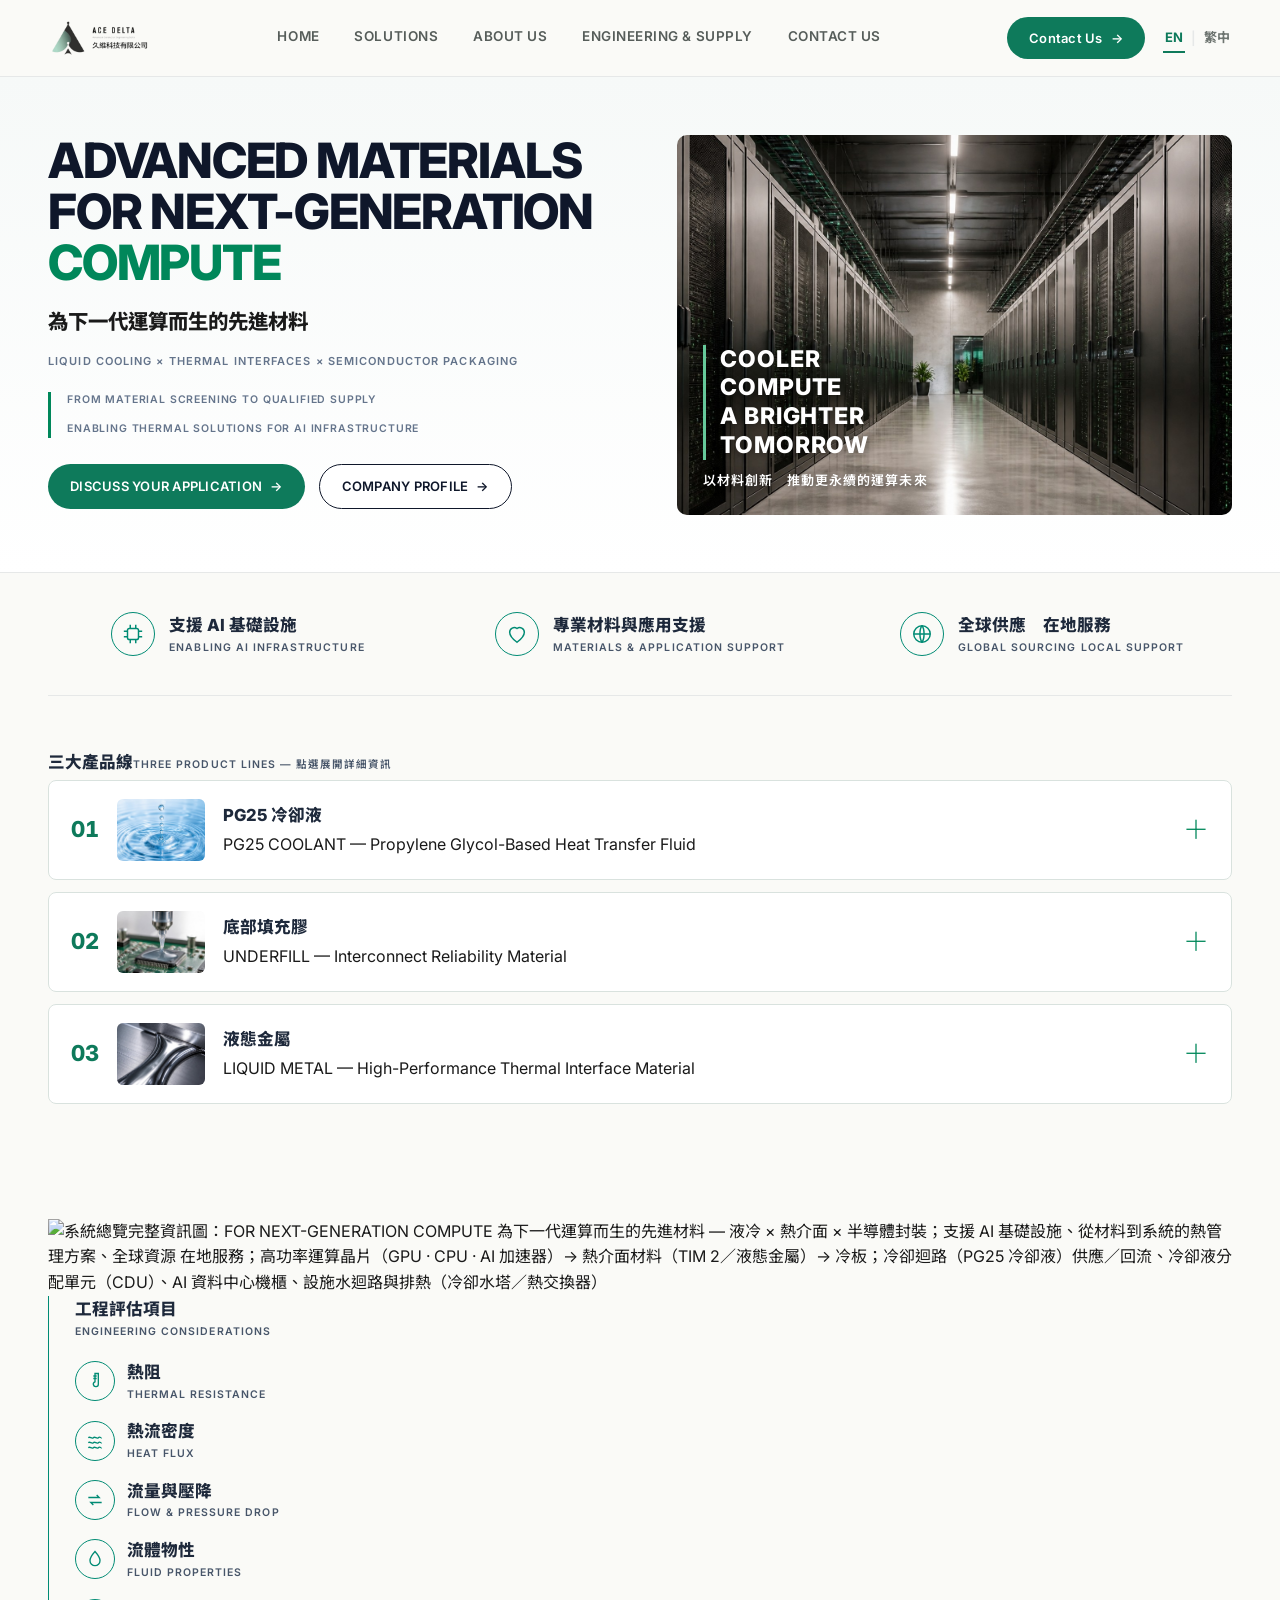
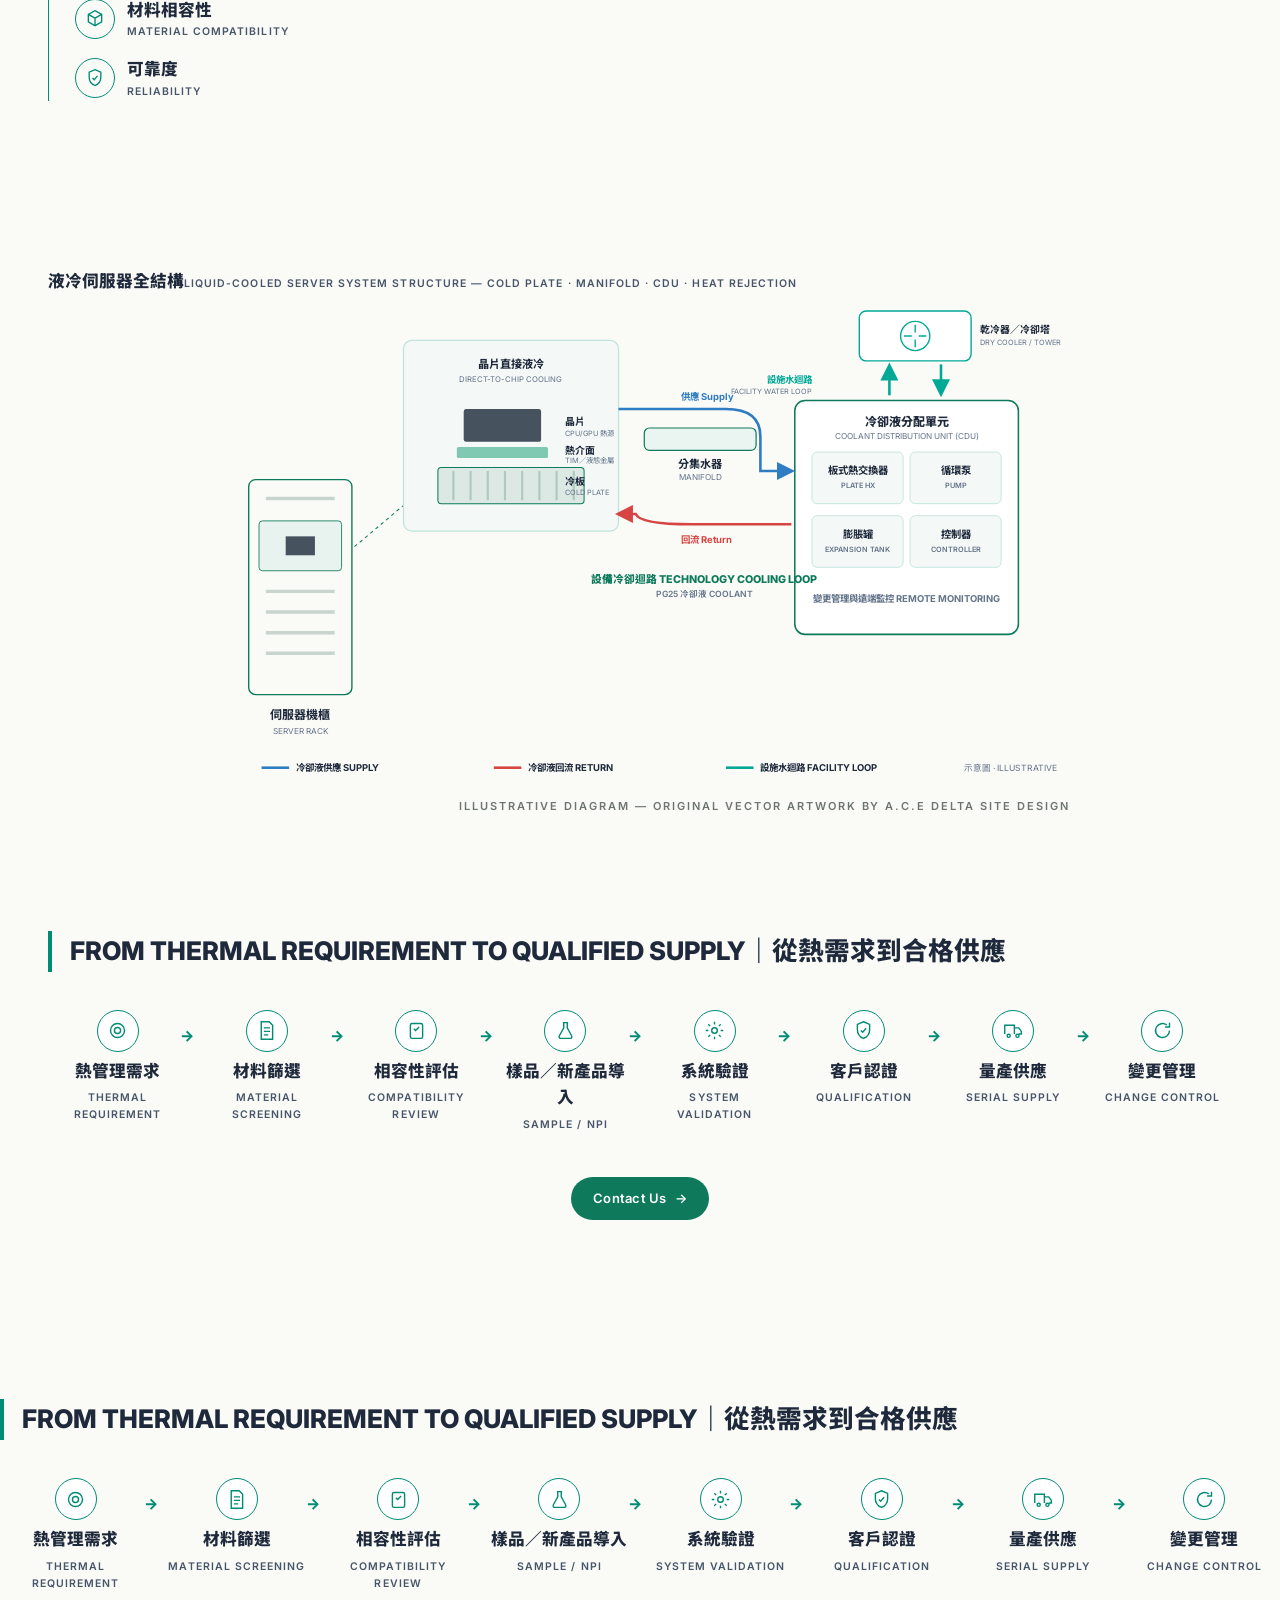
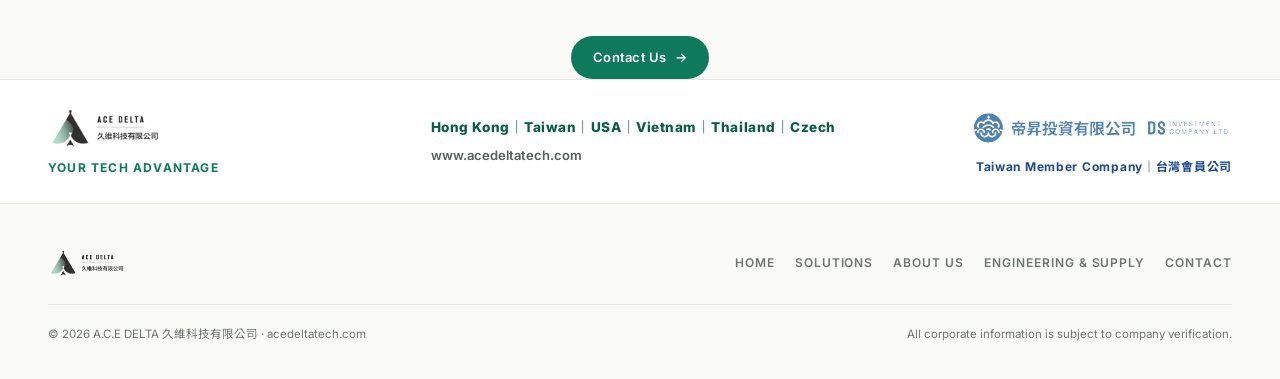
==== index.html @ c5e44ea2 "Add files via upload" ====
<!DOCTYPE html>
<html lang="en" class="lang-en">
<head>
<meta charset="UTF-8">
<meta name="viewport" content="width=device-width, initial-scale=1.0">
<title>A.C.E DELTA 久維科技有限公司 — Advanced Materials for Next-Generation Compute</title>
<meta name="description" content="A.C.E DELTA (久維科技有限公司) is a Hong Kong-based advanced thermal and electronic materials trading and application-support business with a service network across Hong Kong, Taiwan, Vietnam, Thailand, the United States and the Czech Republic.">
<meta name="robots" content="index,follow">
<link rel="canonical" href="https://acedeltatech.com/">
<link rel="alternate" hreflang="en" href="https://acedeltatech.com/">
<link rel="alternate" hreflang="zh-Hant" href="https://acedeltatech.com/?lang=zh">
<link rel="alternate" hreflang="x-default" href="https://acedeltatech.com/">
<meta property="og:type" content="website">
<meta property="og:site_name" content="A.C.E DELTA">
<meta property="og:title" content="A.C.E DELTA — Materials Enable a More Sustainable Compute Future">
<meta property="og:description" content="Advanced thermal materials for next-generation compute — liquid cooling, thermal interfaces, semiconductor packaging.">
<meta property="og:url" content="https://acedeltatech.com/">
<meta property="og:locale" content="en_US">
<meta property="og:locale:alternate" content="zh_TW">
<meta property="og:image" content="https://acedeltatech.com/og/about.jpg">
<meta name="twitter:card" content="summary_large_image">
<link rel="preconnect" href="https://fonts.googleapis.com">
<link rel="preconnect" href="https://fonts.gstatic.com" crossorigin>
<link href="https://fonts.googleapis.com/css2?family=Inter:wght@400;500;600;700;800&family=Source+Serif+4:opsz,wght@8..60,300;8..60,400&family=Noto+Sans+TC:wght@400;500;700;900&display=swap" rel="stylesheet">
<script type="application/ld+json">
{"@context":"https://schema.org","@graph":[
 {"@type":"Organization","@id":"https://acedeltatech.com/#org",
  "name":"A.C.E DELTA","alternateName":"久維科技有限公司",
  "url":"https://acedeltatech.com/",
  "description":"Hong Kong-based trading and application-support business in advanced thermal and electronic materials, connecting materials science, application expertise and international supply networks across Hong Kong, Taiwan, Vietnam, Thailand, the United States and the Czech Republic.",
  "areaServed":["HK","TW","VN","TH","US","CZ"]},
 {"@type":"WebPage","@id":"https://acedeltatech.com/","url":"https://acedeltatech.com/",
  "name":"A.C.E DELTA 久維科技有限公司 — Advanced Materials for Next-Generation Compute","inLanguage":"en",
  "about":{"@id":"https://acedeltatech.com/#org"},
  "description":"Contact and global network of A.C.E DELTA: supply network, locations and operations across Hong Kong, Taiwan, Vietnam, Thailand, the United States and the Czech Republic."},
 {"@type":"BreadcrumbList","itemListElement":[
  {"@type":"ListItem","position":1,"name":"Home","item":"https://acedeltatech.com/"},
  {"@type":"ListItem","position":2,"name":"Contact Us","item":"https://acedeltatech.com/"}]}
]}
</script>
<link rel="stylesheet" href="assets/css/style.css">
</head>
<body data-page="home">
<a class="skip" href="#main"><span class="en">Skip to content</span><span class="zh">跳至主要內容</span></a>

<header class="site-head" id="siteHead">
  <div class="wrap head-in">
    <a class="logo" href="index.html" aria-label="A.C.E DELTA — 久維科技有限公司">
      <img src="assets/img/logo.png" alt="A.C.E DELTA — Advanced Conductor Engineering Delta 久維科技有限公司">
    </a>
    <nav class="main-nav" id="mainNav" aria-label="Main navigation">
      <a href="index.html"><span class="en">Home</span><span class="zh">首頁</span></a>
      <a href="#" class="dev-link"><span class="en">Solutions</span><span class="zh">解決方案</span></a>
      <a href="index.html"><span class="en">About Us</span><span class="zh">關於我們</span></a>
      <a href="#" class="dev-link"><span class="en">Engineering &amp; Supply</span><span class="zh">工程與供應</span></a>
      <a href="contact.html"><span class="en">Contact Us</span><span class="zh">聯絡我們</span></a>
    </nav>
    <div class="head-actions">
      <a class="pill" href="#contact"><span class="en">Contact Us</span><span class="zh">聯絡我們</span> →</a>
      <div class="lang-sw" role="group" aria-label="Language switch">
        <button type="button" data-lang="en" aria-pressed="true">EN</button>
        <span class="bar">|</span>
        <button type="button" data-lang="zh" aria-pressed="false">繁中</button>
      </div>
      <button class="burger" id="burger" aria-expanded="false" aria-controls="mainNav" aria-label="Menu"><span></span><span></span><span></span></button>
    </div>
  </div>
</header>

<main id="main">

<!-- ============ HERO ============ -->
<section class="hero2" id="top">
  <div class="wrap hero2-grid">
    <div class="hero2-copy">
      <h1><span class="navy">ADVANCED MATERIALS<br>FOR NEXT-GENERATION</span><br><span class="hl">COMPUTE</span></h1>
      <p class="h-zh">為下一代運算而生的先進材料</p>
      <p class="h-tags"><span class="zh">液冷 × 熱介面 × 半導體封裝</span><span class="en">LIQUID COOLING × THERMAL INTERFACES × SEMICONDUCTOR PACKAGING</span></p>
      <div class="h-values">
        <p><span class="zh">從材料篩選到合格供應</span><span class="en-sub">From material screening to qualified supply</span></p>
        <p><span class="zh">支援 AI 運算基礎設施的熱管理與材料解決方案</span><span class="en-sub">Enabling thermal solutions for AI infrastructure</span></p>
      </div>
      <div class="h-ctas">
        <a class="pill" href="contact.html"><span class="zh">討論您的應用需求</span><span class="en">DISCUSS YOUR APPLICATION</span> →</a>
        <button class="pill ghost" id="profileBtn" type="button"><span class="zh">下載公司簡介</span><span class="en">COMPANY PROFILE</span> →</button>
      </div>
    </div>
    <figure class="hero2-media">
      <img src="assets/img/ai-dc-hero.jpg" alt="AI data center corridor — liquid-cooled compute infrastructure">
      <figcaption class="h-ov"><span class="ov-en">COOLER<br>COMPUTE<br>A BRIGHTER<br>TOMORROW</span><span class="ov-zh">以材料創新　推動更永續的運算未來</span></figcaption>
    </figure>
  </div>
</section>

<!-- ============ VALUE PILLARS ============ -->
  <div class="wrap">
    <div class="pillars reveal">
      <div class="pillar"><span class="ico" aria-hidden="true"><svg viewBox="0 0 24 24" fill="none" stroke="#008B74" stroke-width="1.6"><rect x="6" y="6" width="12" height="12" rx="2"/><path d="M9 2v4M15 2v4M9 18v4M15 18v4M2 9h4M2 15h4M18 9h4M18 15h4"/></svg></span><p><span class="zh-big">支援 AI 基礎設施</span><span class="en-small">ENABLING AI INFRASTRUCTURE</span></p></div>
      <div class="pillar"><span class="ico" aria-hidden="true"><svg viewBox="0 0 24 24" fill="none" stroke="#008B74" stroke-width="1.6"><path d="M12 21c-4-3-8-6.5-8-11a5 5 0 0 1 8-4 5 5 0 0 1 8 4c0 4.5-4 8-8 11z"/></svg></span><p><span class="zh-big">專業材料與應用支援</span><span class="en-small">MATERIALS &amp; APPLICATION SUPPORT</span></p></div>
      <div class="pillar"><span class="ico" aria-hidden="true"><svg viewBox="0 0 24 24" fill="none" stroke="#008B74" stroke-width="1.6"><circle cx="12" cy="12" r="9"/><path d="M3 12h18M12 3c3 3.5 3 14 0 18M12 3c-3 3.5-3 14 0 18"/></svg></span><p><span class="zh-big">全球供應　在地服務</span><span class="en-small">GLOBAL SOURCING LOCAL SUPPORT</span></p></div>
    </div>
  </div>

  <!-- ============ PRODUCTS — EXPANDABLE ============ -->
  <div class="wrap">
    <section class="sec" id="materials" aria-label="Products" style="padding-top:clamp(30px,3.5vw,52px)">
      <div class="prod-head reveal">
        <h2><span class="zh-big">三大產品線</span><span class="en-small">THREE PRODUCT LINES — 點選展開詳細資訊</span></h2>
      </div>
      <div class="acc reveal">
        <article class="acc-item">
          <button class="acc-head" aria-expanded="false" aria-controls="acc1">
            <span class="pnum num">01</span>
            <img class="acc-thumb" src="assets/img/product-pg25-coolant.jpg" alt="">
            <span class="acc-title"><span class="zh-big">PG25 冷卻液</span><span class="en-big2">PG25 COOLANT — Propylene Glycol-Based Heat Transfer Fluid</span></span>
            <span class="acc-x" aria-hidden="true">＋</span>
          </button>
          <div class="acc-body" id="acc1" hidden>
            <div class="acc-inner">
              <p class="pdesc"><span class="en">Propylene Glycol-Based Heat Transfer Fluid</span><span class="zh">丙二醇系熱傳流體</span></p>
              <ul class="pbullets">
                <li><span class="zh">晶片直接液冷</span><span class="en-sub">Direct-to-Chip Cooling</span></li>
                <li><span class="zh">設備冷卻迴路</span><span class="en-sub">Technology Cooling Loop</span></li>
                <li><span class="zh">防腐蝕保護</span><span class="en-sub">Corrosion Protection</span></li>
                <li><span class="zh">材料相容性</span><span class="en-sub">Material Compatibility</span></li>
              </ul>
              <span class="ptag">美國／歐洲供應來源 U.S. / EUROPEAN SUPPLY OPTIONS</span>
            </div>
          </div>
        </article>
        <article class="acc-item">
          <button class="acc-head" aria-expanded="false" aria-controls="acc2">
            <span class="pnum num">02</span>
            <img class="acc-thumb" src="assets/img/product-underfill.jpg" alt="">
            <span class="acc-title"><span class="zh-big">底部填充膠</span><span class="en-big2">UNDERFILL — Interconnect Reliability Material</span></span>
            <span class="acc-x" aria-hidden="true">＋</span>
          </button>
          <div class="acc-body" id="acc2" hidden>
            <div class="acc-inner">
              <p class="pdesc"><span class="en">Interconnect Reliability Material</span><span class="zh">提升封裝互連可靠度</span></p>
              <ul class="pbullets">
                <li><span class="zh">Flip-Chip · BGA · CSP · Cu Pillar</span><span class="en">Flip-Chip · BGA · CSP · Cu Pillar</span></li>
                <li><span class="zh">熱機械應力管理</span><span class="en-sub">Thermo-Mechanical Stress Management</span></li>
                <li><span class="zh">互連可靠度</span><span class="en-sub">Interconnect Reliability</span></li>
                <li><span class="zh">應用與採購支援</span><span class="en-sub">Application &amp; Sourcing Support</span></li>
              </ul>
            </div>
          </div>
        </article>
        <article class="acc-item">
          <button class="acc-head" aria-expanded="false" aria-controls="acc3">
            <span class="pnum num">03</span>
            <img class="acc-thumb" src="assets/img/product-liquid-metal.jpg" alt="">
            <span class="acc-title"><span class="zh-big">液態金屬</span><span class="en-big2">LIQUID METAL — High-Performance Thermal Interface Material</span></span>
            <span class="acc-x" aria-hidden="true">＋</span>
          </button>
          <div class="acc-body" id="acc3" hidden>
            <div class="acc-inner">
              <p class="pdesc"><span class="en">High-Performance Thermal Interface Material</span><span class="zh">高效能熱介面材料</span></p>
              <div class="badges2">
                <span class="badge2">NON-CHINA ORIGIN｜非中國產地</span>
              </div>
              <div class="excl">EXCLUSIVE DISTRIBUTION · SOUTHEAST ASIA<br>東南亞地區獨家經銷</div>
              <ul class="pbullets">
                <li><span class="zh">材料相容性評估</span><span class="en-sub">Material Compatibility Assessment</span></li>
                <li><span class="zh">應用驗證</span><span class="en-sub">Application Qualification</span></li>
                <li><span class="zh">可靠度驗證</span><span class="en-sub">Reliability Validation</span></li>
              </ul>
            </div>
          </div>
        </article>
      </div>

      <!-- ============ SYSTEM STRUCTURE DIAGRAM ============ -->
      <section class="sec ov3" aria-label="System overview">
        <h2 class="sr-only">Advanced Materials for Next-Generation Compute 為下一代運算而生的先進材料 — 液冷 × 熱介面 × 半導體封裝 LIQUID COOLING × THERMAL INTERFACES × SEMICONDUCTOR PACKAGING。價值：支援 AI 基礎設施／從材料到系統的熱管理方案／全球資源 在地服務。架構：高功率運算晶片（GPU · CPU · AI 加速器）→ 熱介面材料（TIM／液態金屬）→ 冷板；設備冷卻迴路（PG25 冷卻液）供應／回流 → 冷卻液分配單元 CDU → 設施水迴路 → 排熱（冷卻水塔／熱交換器）。</h2>
        <figure class="ov3-fig reveal">
          <img src="assets/img/home-render-full.jpg" alt="系統總覽完整資訊圖：FOR NEXT-GENERATION COMPUTE 為下一代運算而生的先進材料 — 液冷 × 熱介面 × 半導體封裝；支援 AI 基礎設施、從材料到系統的熱管理方案、全球資源 在地服務；高功率運算晶片（GPU · CPU · AI 加速器）→ 熱介面材料（TIM 2／液態金屬）→ 冷板；冷卻迴路（PG25 冷卻液）供應／回流、冷卻液分配單元（CDU）、AI 資料中心機櫃、設施水迴路與排熱（冷卻水塔／熱交換器）">
        </figure>
        <aside class="eng reveal" aria-label="工程評估項目">
          <p class="eng-h"><span class="zh-big">工程評估項目</span><span class="en-small">ENGINEERING CONSIDERATIONS</span></p>
          <ul>
            <li><span class="ico" aria-hidden="true"><svg viewBox="0 0 24 24" fill="none" stroke="#008B74" stroke-width="1.6"><path d="M12 3v10a3 3 0 1 0 4 2.8V3z"/><path d="M10 6h4M10 9h4"/></svg></span><span class="t"><span class="zh-big">熱阻</span><span class="en-small">Thermal Resistance</span></span></li>
            <li><span class="ico" aria-hidden="true"><svg viewBox="0 0 24 24" fill="none" stroke="#008B74" stroke-width="1.6"><path d="M4 8c2-2 4 2 6 0s4 2 6 0 3 1 4 0M4 14c2-2 4 2 6 0s4 2 6 0 3 1 4 0M4 20c2-2 4 2 6 0s4 2 6 0 3 1 4 0"/></svg></span><span class="t"><span class="zh-big">熱流密度</span><span class="en-small">Heat Flux</span></span></li>
            <li><span class="ico" aria-hidden="true"><svg viewBox="0 0 24 24" fill="none" stroke="#008B74" stroke-width="1.6"><path d="M4 9h13l-3-3M20 15H7l3 3"/></svg></span><span class="t"><span class="zh-big">流量與壓降</span><span class="en-small">Flow &amp; Pressure Drop</span></span></li>
            <li><span class="ico" aria-hidden="true"><svg viewBox="0 0 24 24" fill="none" stroke="#008B74" stroke-width="1.6"><path d="M12 3s6 6.6 6 11a6 6 0 0 1-12 0c0-4.4 6-11 6-11z"/></svg></span><span class="t"><span class="zh-big">流體物性</span><span class="en-small">Fluid Properties</span></span></li>
            <li><span class="ico" aria-hidden="true"><svg viewBox="0 0 24 24" fill="none" stroke="#008B74" stroke-width="1.6"><path d="M12 2l8 4.5v9L12 20l-8-4.5v-9z"/><path d="M12 11L4 6.5M12 11l8-4.5M12 11v9"/></svg></span><span class="t"><span class="zh-big">材料相容性</span><span class="en-small">Material Compatibility</span></span></li>
            <li><span class="ico" aria-hidden="true"><svg viewBox="0 0 24 24" fill="none" stroke="#008B74" stroke-width="1.6"><path d="M12 2l7 3v6c0 5-3.5 8.5-7 10-3.5-1.5-7-5-7-10V5z"/><path d="M9 12l2 2 4-4.5"/></svg></span><span class="t"><span class="zh-big">可靠度</span><span class="en-small">Reliability</span></span></li>
          </ul>
        </aside>
      </section>

      <section class="sec sysband" aria-label="Liquid cooling system structure" style="padding-top:clamp(30px,3.5vw,52px)">
        <div class="prod-head reveal">
          <h2><span class="zh-big">液冷伺服器全結構</span><span class="en-small">LIQUID-COOLED SERVER SYSTEM STRUCTURE — COLD PLATE · MANIFOLD · CDU · HEAT REJECTION</span></h2>
        </div>
        <figure class="sysfig reveal">
          <svg viewBox="0 0 1000 560" role="img" aria-label="液冷伺服器全結構示意圖：冷板覆蓋 CPU/GPU 熱源、分集水器、冷卻液分配單元（CDU：板式熱交換器、循環泵、膨脹罐、控制器）、乾冷器／冷卻塔；設備冷卻迴路（PG25 冷卻液）與設施水迴路">
  <defs>
    <marker id="aB" viewBox="0 0 10 10" refX="8" refY="5" markerWidth="7" markerHeight="7" orient="auto-start-reverse"><path d="M0 0L10 5L0 10z" fill="#2E7CC1"/></marker>
    <marker id="aR" viewBox="0 0 10 10" refX="8" refY="5" markerWidth="7" markerHeight="7" orient="auto-start-reverse"><path d="M0 0L10 5L0 10z" fill="#D64541"/></marker>
    <marker id="aT" viewBox="0 0 10 10" refX="8" refY="5" markerWidth="7" markerHeight="7" orient="auto-start-reverse"><path d="M0 0L10 5L0 10z" fill="#00A896"/></marker>
  </defs>
  <!-- server rack -->
  <rect x="45" y="210" width="120" height="250" rx="8" fill="#FAFAF7" stroke="#0E7A5B" stroke-width="1.6"/>
  <rect x="57" y="258" width="96" height="58" rx="4" fill="#E8F2EE" stroke="#0E7A5B" stroke-width="1"/>
  <rect x="88" y="276" width="34" height="22" fill="#46525E"/>
  <path d="M65 232h80M65 340h80M65 364h80M65 388h80M65 412h80" stroke="#C9D4CE" stroke-width="4"/>
  <text x="105" y="488" text-anchor="middle" font-size="14" font-weight="700" fill="#1E293B">伺服器機櫃</text>
  <text x="105" y="506" text-anchor="middle" font-size="9.5" fill="#64748B">SERVER RACK</text>
  <path d="M168 288 L225 240" stroke="#0E7A5B" stroke-width="1.2" stroke-dasharray="4 4"/>
  <!-- cold plate zoom -->
  <rect x="225" y="48" width="250" height="222" rx="10" fill="#F4F8F6" stroke="#BFE3DC" stroke-width="1.4"/>
  <rect x="295" y="128" width="90" height="38" rx="3" fill="#46525E"/>
  <rect x="287" y="172" width="106" height="13" rx="2" fill="#7FC9B2"/>
  <rect x="265" y="196" width="170" height="42" rx="4" fill="#DCE8E3" stroke="#0E7A5B" stroke-width="1.2"/>
  <path d="M283 200v34M303 200v34M323 200v34M343 200v34M363 200v34M383 200v34M403 200v34M423 200v34" stroke="#AFC9BE" stroke-width="2.5"/>
  <text x="413" y="146" font-size="11.5" font-weight="700" fill="#1E293B">晶片</text>
  <text x="413" y="159" font-size="8.5" fill="#64748B">CPU/GPU 熱源</text>
  <text x="413" y="180" font-size="11.5" font-weight="700" fill="#1E293B">熱介面</text>
  <text x="413" y="191" font-size="8.5" fill="#64748B">TIM／液態金屬</text>
  <text x="413" y="216" font-size="11.5" font-weight="700" fill="#1E293B">冷板</text>
  <text x="413" y="228" font-size="8.5" fill="#64748B">COLD PLATE</text>
  <text x="350" y="80" text-anchor="middle" font-size="13" font-weight="700" fill="#1E293B">晶片直接液冷</text>
  <text x="350" y="96" text-anchor="middle" font-size="9" fill="#64748B">DIRECT-TO-CHIP COOLING</text>
  <!-- manifold -->
  <rect x="505" y="150" width="130" height="26" rx="6" fill="#EAF5F1" stroke="#0E7A5B" stroke-width="1.4"/>
  <text x="570" y="196" text-anchor="middle" font-size="13" font-weight="700" fill="#1E293B">分集水器</text>
  <text x="570" y="211" text-anchor="middle" font-size="9.5" fill="#64748B">MANIFOLD</text>
  <!-- CDU -->
  <rect x="680" y="118" width="260" height="272" rx="12" fill="#fff" stroke="#0E7A5B" stroke-width="1.8"/>
  <text x="810" y="148" text-anchor="middle" font-size="14" font-weight="800" fill="#1E293B">冷卻液分配單元</text>
  <text x="810" y="163" text-anchor="middle" font-size="9.5" fill="#64748B">COOLANT DISTRIBUTION UNIT (CDU)</text>
  <g font-size="12" font-weight="700" fill="#1E293B">
    <rect x="700" y="178" width="106" height="60" rx="6" fill="#F4F8F6" stroke="#BFE3DC"/><text x="753" y="204" text-anchor="middle">板式熱交換器</text><text x="753" y="220" text-anchor="middle" font-size="8.5" font-weight="600" fill="#64748B">PLATE HX</text>
    <rect x="814" y="178" width="106" height="60" rx="6" fill="#F4F8F6" stroke="#BFE3DC"/><text x="867" y="204" text-anchor="middle">循環泵</text><text x="867" y="220" text-anchor="middle" font-size="8.5" font-weight="600" fill="#64748B">PUMP</text>
    <rect x="700" y="252" width="106" height="60" rx="6" fill="#F4F8F6" stroke="#BFE3DC"/><text x="753" y="278" text-anchor="middle">膨脹罐</text><text x="753" y="294" text-anchor="middle" font-size="8.5" font-weight="600" fill="#64748B">EXPANSION TANK</text>
    <rect x="814" y="252" width="106" height="60" rx="6" fill="#F4F8F6" stroke="#BFE3DC"/><text x="867" y="278" text-anchor="middle">控制器</text><text x="867" y="294" text-anchor="middle" font-size="8.5" font-weight="600" fill="#64748B">CONTROLLER</text>
  </g>
  <text x="810" y="352" text-anchor="middle" font-size="11" font-weight="700" fill="#64748B">變更管理與遠端監控 REMOTE MONITORING</text>
  <!-- dry cooler -->
  <rect x="755" y="14" width="130" height="58" rx="8" fill="#fff" stroke="#00A896" stroke-width="1.6"/>
  <circle cx="820" cy="43" r="17" fill="none" stroke="#00A896" stroke-width="1.6"/>
  <path d="M820 30v9M820 47v9M807 43h9M824 43h9" stroke="#00A896" stroke-width="1.6"/>
  <text x="895" y="40" font-size="11.5" font-weight="700" fill="#1E293B">乾冷器／冷卻塔</text>
  <text x="895" y="53" font-size="8.5" fill="#64748B">DRY COOLER / TOWER</text>
  <!-- pipes -->
  <path d="M475 128 H600 Q640 128 640 160 V200 H676" fill="none" stroke="#2E7CC1" stroke-width="3" marker-end="url(#aB)"/>
  <text x="548" y="118" font-size="11" font-weight="700" fill="#2E7CC1">供應 Supply</text>
  <path d="M676 262 H560 Q500 262 495 250 L475 250" fill="none" stroke="#D64541" stroke-width="3" marker-end="url(#aR)"/>
  <text x="548" y="284" font-size="11" font-weight="700" fill="#D64541">回流 Return</text>
  <path d="M790 112 V78" fill="none" stroke="#00A896" stroke-width="3" marker-end="url(#aT)"/>
  <path d="M850 76 V110" fill="none" stroke="#00A896" stroke-width="3" marker-end="url(#aT)"/>
  <text x="700" y="98" text-anchor="end" font-size="11" font-weight="700" fill="#00A896">設施水迴路</text>
  <text x="700" y="110" text-anchor="end" font-size="8.5" fill="#64748B">FACILITY WATER LOOP</text>
  <!-- loop label -->
  <text x="575" y="330" text-anchor="middle" font-size="12.5" font-weight="800" fill="#0E7A5B">設備冷卻迴路 TECHNOLOGY COOLING LOOP</text>
  <text x="575" y="347" text-anchor="middle" font-size="10" font-weight="600" fill="#64748B">PG25 冷卻液 COOLANT</text>
  <!-- legend -->
  <g font-size="11" font-weight="700" fill="#1E293B">
    <line x1="60" y1="545" x2="92" y2="545" stroke="#2E7CC1" stroke-width="3"/><text x="100" y="549">冷卻液供應 SUPPLY</text>
    <line x1="330" y1="545" x2="362" y2="545" stroke="#D64541" stroke-width="3"/><text x="370" y="549">冷卻液回流 RETURN</text>
    <line x1="600" y1="545" x2="632" y2="545" stroke="#00A896" stroke-width="3"/><text x="640" y="549">設施水迴路 FACILITY LOOP</text>
  </g>
  <text x="985" y="549" text-anchor="end" font-size="10" fill="#64748B">示意圖 · ILLUSTRATIVE</text>
</svg>
          <figcaption class="micro" style="text-align:right;margin-top:10px"><span class="en">Illustrative diagram — original vector artwork by A.C.E DELTA site design</span><span class="zh">示意圖 — 本站原創向量繪製</span></figcaption>
        </figure>
      </section>

      <div class="flow-head reveal"><h2><span class="zh-big">FROM THERMAL REQUIREMENT TO QUALIFIED SUPPLY｜從熱需求到合格供應</span></h2></div>
      <ol class="flow reveal">
        <li><span class="f-ico" aria-hidden="true"><svg viewBox="0 0 24 24" fill="none" stroke="#008B74" stroke-width="1.6"><circle cx="12" cy="12" r="8"/><circle cx="12" cy="12" r="3.5"/></svg></span><span class="zh-big">熱管理需求</span><span class="en-small">Thermal Requirement</span></li>
        <li><span class="f-ico" aria-hidden="true"><svg viewBox="0 0 24 24" fill="none" stroke="#008B74" stroke-width="1.6"><path d="M6 2h9l4 4v16H6z"/><path d="M9 9h7M9 13h7M9 17h5"/></svg></span><span class="zh-big">材料篩選</span><span class="en-small">Material Screening</span></li>
        <li><span class="f-ico" aria-hidden="true"><svg viewBox="0 0 24 24" fill="none" stroke="#008B74" stroke-width="1.6"><rect x="5" y="4" width="14" height="17" rx="2"/><path d="M9 10l2 2 4-4"/></svg></span><span class="zh-big">相容性評估</span><span class="en-small">Compatibility Review</span></li>
        <li><span class="f-ico" aria-hidden="true"><svg viewBox="0 0 24 24" fill="none" stroke="#008B74" stroke-width="1.6"><path d="M9 3h6M10 3v6l-5 9a2 2 0 0 0 1.8 3h10.4a2 2 0 0 0 1.8-3l-5-9V3"/></svg></span><span class="zh-big">樣品／新產品導入</span><span class="en-small">Sample / NPI</span></li>
        <li><span class="f-ico" aria-hidden="true"><svg viewBox="0 0 24 24" fill="none" stroke="#008B74" stroke-width="1.6"><circle cx="12" cy="12" r="3.2"/><path d="M12 2v3M12 19v3M2 12h3M19 12h3M4.9 4.9l2.1 2.1M17 17l2.1 2.1M19.1 4.9L17 7M7 17l-2.1 2.1"/></svg></span><span class="zh-big">系統驗證</span><span class="en-small">System Validation</span></li>
        <li><span class="f-ico" aria-hidden="true"><svg viewBox="0 0 24 24" fill="none" stroke="#008B74" stroke-width="1.6"><path d="M12 2l7 3v6c0 5-3.5 8.5-7 10-3.5-1.5-7-5-7-10V5z"/><path d="M9 12l2 2 4-4.5"/></svg></span><span class="zh-big">客戶認證</span><span class="en-small">Qualification</span></li>
        <li><span class="f-ico" aria-hidden="true"><svg viewBox="0 0 24 24" fill="none" stroke="#008B74" stroke-width="1.6"><path d="M2 16V6h11v10M13 9h5l3 4v3h-3"/><circle cx="6.5" cy="18" r="1.8"/><circle cx="16.5" cy="18" r="1.8"/></svg></span><span class="zh-big">量產供應</span><span class="en-small">Serial Supply</span></li>
        <li><span class="f-ico" aria-hidden="true"><svg viewBox="0 0 24 24" fill="none" stroke="#008B74" stroke-width="1.6"><path d="M20 12a8 8 0 1 1-3-6.2"/><path d="M20 3v5h-5"/></svg></span><span class="zh-big">變更管理</span><span class="en-small">Change Control</span></li>
      </ol>

      <div class="home-cta reveal">
        <a class="pill" href="contact.html"><span class="en">Contact Us</span><span class="zh">聯絡我們</span> →</a>
      </div>
    </section>
  </div>

  <div class="flow-head reveal" style="margin-top:clamp(40px,5vw,70px)"><h2><span class="zh-big">FROM THERMAL REQUIREMENT TO QUALIFIED SUPPLY｜從熱需求到合格供應</span></h2></div>
    <ol class="flow reveal">
      <li><span class="f-ico" aria-hidden="true"><svg viewBox="0 0 24 24" fill="none" stroke="#008B74" stroke-width="1.6"><circle cx="12" cy="12" r="8"/><circle cx="12" cy="12" r="3.5"/></svg></span><span class="zh-big">熱管理需求</span><span class="en-small">Thermal Requirement</span></li>
      <li><span class="f-ico" aria-hidden="true"><svg viewBox="0 0 24 24" fill="none" stroke="#008B74" stroke-width="1.6"><path d="M6 2h9l4 4v16H6z"/><path d="M9 9h7M9 13h7M9 17h5"/></svg></span><span class="zh-big">材料篩選</span><span class="en-small">Material Screening</span></li>
      <li><span class="f-ico" aria-hidden="true"><svg viewBox="0 0 24 24" fill="none" stroke="#008B74" stroke-width="1.6"><rect x="5" y="4" width="14" height="17" rx="2"/><path d="M9 10l2 2 4-4"/></svg></span><span class="zh-big">相容性評估</span><span class="en-small">Compatibility Review</span></li>
      <li><span class="f-ico" aria-hidden="true"><svg viewBox="0 0 24 24" fill="none" stroke="#008B74" stroke-width="1.6"><path d="M9 3h6M10 3v6l-5 9a2 2 0 0 0 1.8 3h10.4a2 2 0 0 0 1.8-3l-5-9V3"/></svg></span><span class="zh-big">樣品／新產品導入</span><span class="en-small">Sample / NPI</span></li>
      <li><span class="f-ico" aria-hidden="true"><svg viewBox="0 0 24 24" fill="none" stroke="#008B74" stroke-width="1.6"><circle cx="12" cy="12" r="3.2"/><path d="M12 2v3M12 19v3M2 12h3M19 12h3M4.9 4.9l2.1 2.1M17 17l2.1 2.1M19.1 4.9L17 7M7 17l-2.1 2.1"/></svg></span><span class="zh-big">系統驗證</span><span class="en-small">System Validation</span></li>
      <li><span class="f-ico" aria-hidden="true"><svg viewBox="0 0 24 24" fill="none" stroke="#008B74" stroke-width="1.6"><path d="M12 2l7 3v6c0 5-3.5 8.5-7 10-3.5-1.5-7-5-7-10V5z"/><path d="M9 12l2 2 4-4.5"/></svg></span><span class="zh-big">客戶認證</span><span class="en-small">Qualification</span></li>
      <li><span class="f-ico" aria-hidden="true"><svg viewBox="0 0 24 24" fill="none" stroke="#008B74" stroke-width="1.6"><path d="M2 16V6h11v10M13 9h5l3 4v3h-3"/><circle cx="6.5" cy="18" r="1.8"/><circle cx="16.5" cy="18" r="1.8"/></svg></span><span class="zh-big">量產供應</span><span class="en-small">Serial Supply</span></li>
      <li><span class="f-ico" aria-hidden="true"><svg viewBox="0 0 24 24" fill="none" stroke="#008B74" stroke-width="1.6"><path d="M20 12a8 8 0 1 1-3-6.2"/><path d="M20 3v5h-5"/></svg></span><span class="zh-big">變更管理</span><span class="en-small">Change Control</span></li>
    </ol>

    <div class="home-cta reveal">
      <a class="pill" href="contact.html"><span class="en">Contact Us</span><span class="zh">聯絡我們</span> →</a>
    </div>
  </section>
</div>

</main>

<div class="entity-strip">
  <div class="wrap entity-grid">
    <div class="e-brand"><img src="assets/img/logo.png" alt="A.C.E DELTA — 久維科技有限公司"><p class="mast-tag" style="margin-top:8px">Your Tech Advantage</p></div>
    <div class="e-loc"><p class="loc-line">Hong Kong｜Taiwan｜USA｜Vietnam｜Thailand｜Czech</p><p class="e-url">www.acedeltatech.com</p></div>
    <div class="e-ds"><img src="assets/img/ds-logo.png" alt="帝昇投資有限公司 DS INVESTMENT COMPANY LTD."><p class="e-note">Taiwan Member Company｜台灣會員公司</p></div>
  </div>
</div>
<footer class="site-foot">
  <div class="wrap">
    <div class="foot-in">
      <a class="logo" href="#top" aria-label="A.C.E DELTA"><img src="assets/img/logo.png" alt="A.C.E DELTA — 久維科技有限公司"></a>
      <nav class="foot-nav" aria-label="Footer navigation">
        <a href="index.html"><span class="en">Home</span><span class="zh">首頁</span></a>
        <a href="#" class="dev-link"><span class="en">Solutions</span><span class="zh">解決方案</span></a>
        <a href="index.html"><span class="en">About Us</span><span class="zh">關於我們</span></a>
        <a href="#" class="dev-link"><span class="en">Engineering &amp; Supply</span><span class="zh">工程與供應</span></a>
        <a href="#contact"><span class="en">Contact</span><span class="zh">聯絡</span></a>
      </nav>
    </div>
    <div class="foot-legal">
      <span>© 2026 A.C.E DELTA 久維科技有限公司 · acedeltatech.com</span>
      <span><span class="en">All corporate information is subject to company verification.</span><span class="zh">所有公司資訊以公司確認為準。</span></span>
    </div>
  </div>
</footer>

<div id="toast" role="status" aria-live="polite"></div>

<script src="assets/js/main.js" defer></script>
</body>
</html>
---- assets/css/style.css ----
:root{
  --green:#0E7A5B; --green-dark:#0B5E46; --mint:#66C99A;
  --ink:#1A1A1A; --paper:#FAFAF7; --line:#E6E8E8;
  --gray:#565D5A; --micro:#6E7571;
  --sans:'Inter','Noto Sans TC',system-ui,-apple-system,sans-serif;
  --serif:'Source Serif 4','Noto Sans TC',Georgia,serif;
  --wrap:1360px; --pad:clamp(20px,4vw,48px);
}
*,*::before,*::after{box-sizing:border-box;margin:0;padding:0}
html{scroll-behavior:smooth}
html,body{overflow-x:clip}
body{font-family:var(--sans);background:var(--paper);color:var(--ink);font-size:16px;line-height:1.6;-webkit-font-smoothing:antialiased}
::selection{background:var(--green);color:#fff}
img{display:block;max-width:100%}
a{color:inherit;text-decoration:none}
button{font:inherit;background:none;border:0;cursor:pointer;color:inherit}
:focus-visible{outline:2px solid var(--green);outline-offset:3px;border-radius:2px}
.sr-only{position:absolute;width:1px;height:1px;padding:0;margin:-1px;overflow:hidden;clip:rect(0,0,0,0);white-space:nowrap;border:0}
.skip{position:absolute;left:16px;top:-48px;z-index:200;background:var(--green);color:#fff;padding:10px 18px;border-radius:0 0 8px 8px;transition:top .2s}
.skip:focus{top:0}
.wrap{max-width:var(--wrap);margin-inline:auto;padding-inline:var(--pad)}
section{scroll-margin-top:96px}

/* ---------- language visibility ---------- */
html.lang-en .zh{display:none}
html.lang-zh .en{display:none}

/* ---------- micro type ---------- */
.micro{font-size:11px;font-weight:600;letter-spacing:.18em;text-transform:uppercase;color:var(--micro)}
.micro.green{color:var(--green)}
.num{font-variant-numeric:tabular-nums}

/* ---------- header ---------- */
.site-head{position:sticky;top:0;z-index:100;background:rgba(250,250,247,.94);backdrop-filter:blur(12px);border-bottom:1px solid var(--line);transition:box-shadow .3s}
.site-head.scrolled{box-shadow:0 6px 24px rgba(26,26,26,.07)}
.head-in{display:flex;align-items:center;justify-content:space-between;gap:24px;height:76px}
.logo{display:flex;align-items:center;flex-shrink:0}
.logo img{height:40px;width:auto;max-width:min(340px,44vw);object-fit:contain;object-position:left}
.main-nav{display:flex;gap:clamp(16px,2.4vw,36px)}
.main-nav a{font-size:13.5px;font-weight:600;letter-spacing:.04em;text-transform:uppercase;color:var(--gray);padding:6px 2px;border-bottom:2px solid transparent;transition:color .2s}
.main-nav a:hover{color:var(--ink)}
.main-nav a.active{color:var(--ink);border-bottom-color:var(--green)}
.head-actions{display:flex;align-items:center;gap:18px}
.pill{display:inline-flex;align-items:center;gap:8px;background:var(--green);color:#fff;font-size:13px;font-weight:600;letter-spacing:.02em;padding:11px 22px;border-radius:999px;transition:background .2s,transform .2s}
.pill:hover{background:var(--green-dark);transform:translateY(-1px)}
.lang-sw{display:flex;align-items:center;gap:6px;font-size:13px;font-weight:600;color:var(--micro)}
.lang-sw .bar{color:var(--line)}
.lang-sw button{font-weight:700;color:var(--micro);padding:4px 2px;border-bottom:2px solid transparent;transition:color .2s}
.lang-sw button[aria-pressed="true"]{color:var(--green);border-bottom-color:var(--green)}
.lang-sw button:hover{color:var(--green)}
.burger{display:none;flex-direction:column;gap:5px;padding:8px}
.burger span{display:block;width:22px;height:2px;background:var(--ink);transition:transform .25s,opacity .25s}
.burger[aria-expanded="true"] span:nth-child(1){transform:translateY(7px) rotate(45deg)}
.burger[aria-expanded="true"] span:nth-child(2){opacity:0}
.burger[aria-expanded="true"] span:nth-child(3){transform:translateY(-7px) rotate(-45deg)}

/* ---------- hero ---------- */
.hero{display:grid;grid-template-columns:4.2fr 5.7fr 2.6fr;border-bottom:1px solid var(--line);min-height:min(680px,86vh)}
.hero-media{position:relative;overflow:hidden;min-height:320px}
.hero-media img{position:absolute;inset:0;width:100%;height:100%;object-fit:cover}
.rail-txt{position:absolute;left:20px;color:#fff;font-size:10px;font-weight:600;letter-spacing:.2em;text-transform:uppercase;line-height:2.1;text-shadow:0 1px 10px rgba(0,0,0,.5)}
.rail-top{top:36px}
.hero-copy{padding:clamp(44px,6vw,88px) clamp(28px,4vw,64px);display:flex;flex-direction:column;justify-content:center;gap:22px}
.eyebrow{display:inline-flex;align-items:center;gap:10px}
.eyebrow::before{content:"";width:34px;height:2px;background:var(--green)}
h1{font-size:clamp(42px,5.4vw,80px);font-weight:800;line-height:1.02;letter-spacing:-.035em}
h1 .hl{color:var(--green)}
.sub-headline{font-size:clamp(15px,1.25vw,18px);font-weight:700;letter-spacing:.01em;color:var(--ink)}
.hero-lead{font-size:clamp(15px,1.15vw,17px);line-height:1.75;color:var(--gray);max-width:56ch}
html.lang-zh h1{letter-spacing:0;line-height:1.12}
.hero-rail{border-left:1px solid var(--line);padding:clamp(36px,4vw,56px) clamp(20px,2.4vw,36px);display:flex;flex-direction:column;gap:36px;justify-content:space-between}
.rail-tag{font-size:12px;font-weight:700;letter-spacing:.2em;text-transform:uppercase;line-height:2;color:var(--ink)}
.rail-tag em{font-style:normal;color:var(--green)}
.idx{list-style:none}
.idx a{display:flex;align-items:baseline;gap:14px;padding:11px 4px;border-top:1px solid var(--line);font-size:12.5px;font-weight:600;letter-spacing:.08em;text-transform:uppercase;color:var(--gray);transition:color .2s,padding-left .2s}
.idx a:hover{color:var(--green);padding-left:10px}
.idx .n{color:var(--green);font-weight:800}
html.lang-zh .idx a span.label{letter-spacing:.06em}

/* ---------- section scaffolding ---------- */
.sec{padding:clamp(72px,9vw,132px) 0}
.sec-head{display:flex;align-items:baseline;gap:18px;margin-bottom:clamp(36px,4.5vw,64px)}
.sec-head .n{font-size:clamp(20px,2vw,28px);font-weight:800;color:var(--green)}
.sec-head h2{font-size:clamp(22px,2.3vw,34px);font-weight:800;letter-spacing:.015em;text-transform:uppercase}
.sec-head .tick{flex:1;height:1px;background:var(--line)}
.sec-head .sub{font-size:12px;font-weight:600;letter-spacing:.16em;text-transform:uppercase;color:var(--micro)}
html.lang-zh .sec-head h2{letter-spacing:.08em}
html.lang-zh .sec-head .sub,html.lang-zh .rail-tag,html.lang-zh .micro{letter-spacing:.12em}

/* ---------- vision / mission ---------- */
.vm{display:grid;grid-template-columns:5fr 7fr;border-top:1px solid var(--line)}
.vm-vision{padding:clamp(48px,5.5vw,84px) clamp(28px,4vw,64px) clamp(48px,5.5vw,84px) 0;display:flex;flex-direction:column;gap:28px;justify-content:center}
.vm-mission{border-left:1px solid var(--line);padding:clamp(48px,5.5vw,84px) 0 clamp(48px,5.5vw,84px) clamp(28px,4vw,64px)}
.mini-head{display:flex;align-items:center;gap:12px}
.mini-head .n{font-weight:800;color:var(--green);font-size:15px}
.mini-head .t{font-size:13px;font-weight:800;letter-spacing:.14em;text-transform:uppercase}
.statement{font-family:var(--serif);font-weight:300;font-size:clamp(26px,2.6vw,40px);line-height:1.3;letter-spacing:-.01em}
.statement .hl{color:var(--green)}
html.lang-zh .statement{font-family:var(--sans);font-weight:700;font-size:clamp(21px,1.9vw,28px);line-height:1.6;letter-spacing:.02em}
.zh-alt{font-size:14.5px;color:var(--gray);line-height:1.9;border-left:2px solid var(--mint);padding-left:16px}
html.lang-zh .zh-alt{border-left-color:var(--line);color:var(--micro)}
.m-statement{font-size:clamp(22px,1.9vw,30px);font-weight:800;line-height:1.28;letter-spacing:-.02em;margin:18px 0 20px}
.m-statement .hl{color:var(--green)}
html.lang-zh .m-statement{letter-spacing:.02em;line-height:1.5}
.m-body{font-size:15px;line-height:1.8;color:var(--gray);max-width:54ch}
.m-body + .m-body.zh-only{margin-top:16px}
html.lang-en .zh-only{display:none}
html.lang-zh .en-only{display:none}

/* ---------- values ---------- */
.val-grid{display:grid;grid-template-columns:repeat(3,1fr);border-top:1px solid var(--line)}
.vcol{padding:clamp(32px,3.5vw,52px) clamp(22px,2.6vw,40px);border-left:1px solid var(--line);display:flex;flex-direction:column;gap:0}
.vcol:first-child{border-left:0;padding-left:0}
.vhead{display:flex;align-items:flex-start;gap:16px}
.vletter{font-size:clamp(84px,8.5vw,132px);font-weight:800;line-height:.82;color:var(--green);letter-spacing:-.02em}
.vhead .zh-name{padding-top:10px;font-size:14px;font-weight:700;color:var(--green);line-height:1.6}
.vname{margin-top:18px;font-size:12px;font-weight:700;letter-spacing:.14em;text-transform:uppercase;color:var(--micro)}
.vcol h3{margin:10px 0 14px;font-size:clamp(18px,1.6vw,22px);font-weight:800;line-height:1.3;letter-spacing:-.01em}
.vcol p{font-size:14.5px;line-height:1.8;color:var(--gray)}
.vcol p + p{margin-top:12px}

/* ---------- network ---------- */
.net{display:grid;grid-template-columns:4.8fr 4.6fr 2.7fr;gap:clamp(32px,4vw,64px);align-items:start}
.net-copy h3{font-size:clamp(24px,2.4vw,36px);font-weight:800;line-height:1.18;letter-spacing:-.025em;margin-bottom:8px}
html.lang-zh .net-copy h3{letter-spacing:.02em;line-height:1.4}
.net-copy .sub2{font-size:13px;font-weight:700;letter-spacing:.14em;text-transform:uppercase;color:var(--green);margin-bottom:22px}
.net-copy p{font-size:14.8px;line-height:1.85;color:var(--gray);margin-bottom:1.15em;max-width:56ch}
.net-copy{border-left:2px solid var(--green);padding-left:clamp(20px,2.4vw,32px)}
.net-map svg{width:100%;height:auto;display:block}
.map-note{margin-top:10px}
.map-land{filter:drop-shadow(0 1px 0 rgba(26,26,26,.03))}
.mk-off{fill:#0E4D3C;cursor:pointer}
.mk-wh{fill:#4AA583;stroke:#F4F6F4;stroke-width:.16;cursor:pointer}
.mk-halo{fill:none;stroke:var(--mint);stroke-width:.14;opacity:.9}
.route{stroke:#86C5AE;stroke-width:.16;stroke-dasharray:.7 .55;fill:none;opacity:.85}
.mk-label{font-size:2.3px;font-weight:700;fill:#1E2221;letter-spacing:.02px}
.mk-label.halo{stroke:#FAFAF7;stroke-width:.8;paint-order:stroke}
.mk-lead{stroke:#0E4D3C;stroke-width:.12;opacity:.55}
.map-legend{display:flex;flex-wrap:wrap;gap:12px;margin-top:14px}
.map-legend .lg-item{display:inline-flex;align-items:center;gap:8px;background:#ECEEEA;border-radius:999px;padding:6px 14px;font-size:11px;font-weight:600;letter-spacing:.06em;color:#1E2221}
.map-legend .lg{width:12px;height:12px;display:inline-block}
.map-legend .lg-office{background:#0E4D3C;border-radius:50%}
.map-legend .lg-wh{background:#4AA583;border-radius:2px}
.map-legend .lg-route{background:transparent;height:0;border-top:2px dashed #4AA583;width:16px}
.map-figure{margin:0 0 6px}
.map-figure img{width:100%;height:auto;display:block}
.mk-label.halo{stroke:#FAFAF7;stroke-width:.8;paint-order:stroke}
.net-list{border-left:1px solid var(--line);padding-left:clamp(18px,2vw,30px);display:flex;flex-direction:column;gap:18px}
.net-list .micro{margin-bottom:4px}
.net-list ul{list-style:none;display:flex;flex-direction:column;gap:14px}
.net-list li{display:flex;gap:12px;font-size:13.5px;line-height:1.55}
.net-list li::before{content:"";width:7px;height:7px;background:var(--green);border-radius:50%;flex-shrink:0;margin-top:6px}
.net-list b{display:block;font-weight:700}
.net-list span{color:var(--gray);font-size:12.5px}

/* ---------- locations ---------- */
.loc-grid{display:grid;grid-template-columns:repeat(3,1fr);gap:1px;background:var(--line);border:1px solid var(--line)}
.lcard{background:var(--paper);display:flex;flex-direction:column;transition:background .2s}
.lcard .ph{height:200px;overflow:hidden;position:relative}
.lcard .ph img{width:100%;height:100%;object-fit:cover;transition:transform .6s ease}
.lcard:hover .ph img{transform:scale(1.04)}
.lcard .ph .tag{position:absolute;top:14px;left:14px;background:rgba(250,250,247,.92);color:var(--green);font-size:10.5px;font-weight:800;letter-spacing:.14em;padding:5px 10px;text-transform:uppercase}
.lbody{padding:22px 24px 26px;display:flex;flex-direction:column;gap:7px}
.lnum{font-size:11.5px;font-weight:800;letter-spacing:.16em;color:var(--green)}
.lbody h3{display:flex;align-items:baseline;justify-content:space-between;gap:8px;font-size:18px;font-weight:800;letter-spacing:.04em;text-transform:uppercase}
.lbody h3 .arr{color:var(--green);font-weight:800;transition:transform .25s}
.lcard:hover h3 .arr{transform:translate(3px,-3px)}
.lcity{font-size:13.5px;font-weight:700;color:var(--green)}
.lrole{font-size:13.8px;line-height:1.6;color:var(--gray)}
.lrole-zh{font-size:13px;line-height:1.7;color:var(--micro)}
.loc-note{margin-top:22px;font-size:12px;line-height:1.7;color:var(--micro);max-width:88ch}
.lcard.flash{animation:flash 1.8s ease}
@keyframes flash{0%,60%{box-shadow:inset 0 0 0 2px var(--green)}100%{box-shadow:inset 0 0 0 0 rgba(14,122,91,0)}}

/* ---------- gallery ---------- */
.gal-grid{display:grid;grid-template-columns:repeat(6,1fr);gap:22px}
.gtile{display:flex;flex-direction:column;gap:10px}
.gtile .gimg{overflow:hidden;height:300px}
.gtile .gimg img{width:100%;height:100%;object-fit:cover;transition:transform .6s ease}
.gtile:hover .gimg img{transform:scale(1.03)}
.gtile .cap{font-size:11.5px;font-weight:600;letter-spacing:.1em;text-transform:uppercase;color:var(--micro)}
.gtile.w6{grid-column:span 6}
.gtile.w3{grid-column:span 3}
.gtile.w2{grid-column:span 2}
.gtile.w4{grid-column:span 4}
.gtile .gimg.wide{height:340px}
.gtile .gimg.tall{height:340px}
.gtile.placeholder .gimg{border:1.5px dashed #C9CDC9;display:flex;align-items:center;justify-content:center;text-align:center;padding:24px;background:#F3F4F0}
.gtile.placeholder .gimg .ph-txt{font-size:11px;font-weight:700;letter-spacing:.14em;text-transform:uppercase;color:var(--micro);line-height:2}
.gquote{border:1px solid var(--line);height:340px;display:flex;flex-direction:column;justify-content:center;gap:14px;padding:36px}
.gquote p{font-family:var(--serif);font-weight:300;font-size:clamp(19px,1.7vw,25px);line-height:1.45;letter-spacing:-.01em}
.gquote p .hl{color:var(--green)}
.gquote .micro{color:var(--green)}
.gal-note{margin-top:20px}

/* ---------- presence ---------- */
.pres-grid{display:grid;grid-template-columns:1fr 1fr;gap:22px}
.pcard{border:1px solid var(--line);background:#FDFDFB;padding:clamp(28px,3vw,44px);display:flex;flex-direction:column;gap:18px}
.plogo{height:76px;display:flex;align-items:center}
.plogo img{height:48px;width:auto}
.plogo .ds-mono{display:flex;flex-direction:column;gap:6px}
.plogo .ds-box{width:58px;height:58px;border:1.5px dashed #BFC5C1;display:flex;align-items:center;justify-content:center;font-weight:800;font-size:20px;color:var(--green);letter-spacing:.02em}
.pcard h3{font-size:20px;font-weight:800;letter-spacing:.01em}
.pcard .pname-zh{font-size:15px;font-weight:700;color:var(--gray)}
.pcard .prole{font-size:14px;line-height:1.7;color:var(--gray);border-top:1px solid var(--line);padding-top:16px;margin-top:2px}
.pres-note{margin-top:20px}

/* ---------- contact ---------- */
.contact{background:var(--ink);color:#F1F2EF}
.contact .wrap{display:grid;grid-template-columns:1.2fr 1fr;gap:clamp(36px,5vw,80px);padding-top:clamp(72px,8vw,120px);padding-bottom:clamp(72px,8vw,120px)}
.contact h2{font-size:clamp(30px,3.4vw,52px);font-weight:800;letter-spacing:-.03em;line-height:1.06}
html.lang-zh .contact h2{letter-spacing:.02em;line-height:1.3}
.contact h2 .hl{color:var(--mint)}
.contact .lead{margin-top:18px;font-size:15.5px;line-height:1.8;color:#B9BEB9;max-width:52ch}
.c-chips{display:flex;flex-direction:column;gap:14px;justify-content:center}
.c-chip{border:1.5px dashed #4A4F4B;padding:16px 20px;display:flex;flex-direction:column;gap:3px}
.c-chip .k{font-size:10.5px;font-weight:700;letter-spacing:.18em;text-transform:uppercase;color:var(--mint)}
.c-chip .v{font-size:14px;color:#D8DCD7;font-style:normal}
.c-chip .v a{color:var(--mint);text-decoration:underline}
.contact .pill{align-self:flex-start;margin-top:8px;background:var(--green)}
.contact .pill:hover{background:var(--green-dark)}
.c-note{margin-top:16px;font-size:12px;color:#7C827D;line-height:1.7}

/* ---------- footer ---------- */
.site-foot{border-top:1px solid var(--line);padding:44px 0 36px}
.foot-in{display:flex;flex-wrap:wrap;align-items:center;justify-content:space-between;gap:20px}
.foot-in img{height:30px;width:auto}
.foot-nav{display:flex;gap:20px;flex-wrap:wrap}
.foot-nav a{font-size:12px;font-weight:600;letter-spacing:.08em;text-transform:uppercase;color:var(--micro)}
.foot-nav a:hover{color:var(--green)}
.foot-legal{margin-top:26px;padding-top:20px;border-top:1px solid var(--line);display:flex;flex-wrap:wrap;justify-content:space-between;gap:10px;font-size:11.5px;color:var(--micro)}

/* ---------- toast ---------- */
#toast{position:fixed;left:50%;bottom:28px;transform:translate(-50%,80px);background:var(--ink);color:#fff;font-size:13px;font-weight:600;padding:13px 22px;border-radius:999px;box-shadow:0 10px 30px rgba(0,0,0,.25);opacity:0;transition:transform .35s,opacity .35s;z-index:300;pointer-events:none;max-width:88vw;text-align:center}
#toast.show{transform:translate(-50%,0);opacity:1}

/* ---------- reveal ---------- */
.reveal{animation:fadeUp .65s ease both}
@keyframes fadeUp{from{opacity:0;transform:translateY(22px)}to{opacity:1;transform:none}}

/* ---------- responsive ---------- */
@media (max-width:1080px){
  .hero{grid-template-columns:1fr;min-height:0}
  .hero-media{min-height:340px;order:-1}
  .hero-rail{display:none}
  .vm{grid-template-columns:1fr}
  .vm-vision{padding-right:0;border-bottom:1px solid var(--line)}
  .vm-mission{border-left:0;padding-left:0}
  .net{grid-template-columns:1fr 1fr}
  .net-list{border-left:0;padding-left:0;grid-column:1/-1;display:grid;grid-template-columns:repeat(3,1fr);gap:16px}
  .net-list ul{display:contents}
  .net-list li{flex-direction:column;gap:4px;border:1px solid var(--line);padding:14px 16px}
  .net-list li::before{margin-top:0}
  .val-grid{grid-template-columns:1fr}
  .vcol{border-left:0;border-top:1px solid var(--line);padding-left:0}
  .vcol:first-child{border-top:0}
  .loc-grid{grid-template-columns:repeat(2,1fr)}
  .gal-grid{grid-template-columns:repeat(2,1fr)}
  .gtile.w6,.gtile.w3,.gtile.w2,.gtile.w4{grid-column:span 1}
  .gtile .gimg,.gtile .gimg.wide,.gtile .gimg.tall{height:240px}
  .gquote{height:240px;grid-column:span 2}
  .main-nav{display:none;position:absolute;top:76px;left:0;right:0;background:var(--paper);border-bottom:1px solid var(--line);flex-direction:column;padding:18px var(--pad) 26px;gap:4px}
  .main-nav.open{display:flex}
  .main-nav a{padding:12px 2px;border-bottom:1px solid var(--line);font-size:14px}
  .burger{display:flex}
  .head-actions .pill{display:none}
}
@media (max-width:700px){
  .net{grid-template-columns:1fr}
  .net-list{grid-template-columns:1fr}
  .loc-grid{grid-template-columns:1fr}
  .gal-grid{grid-template-columns:1fr}
  .gquote{grid-column:span 1;height:auto;min-height:220px}
  .pres-grid{grid-template-columns:1fr}
  .contact .wrap{grid-template-columns:1fr}
  .rail-txt{display:none}
  .hero-media{min-height:260px}
  .loc-note{color:var(--gray)}
  .logo img{height:30px;max-width:52vw}
}
@media (prefers-reduced-motion:reduce){
  html{scroll-behavior:auto}
  *,*::before,*::after{animation-duration:.001s!important;transition-duration:.001s!important}
  .reveal{opacity:1;transform:none}
}
.page-head{padding:clamp(48px,7vw,96px) 0 clamp(32px,4vw,52px);border-bottom:1px solid var(--line)}
.page-head .ph-title{margin:16px 0 18px;font-size:clamp(34px,4vw,58px);font-weight:800;letter-spacing:-.03em;line-height:1.05}
html.lang-zh .page-head .ph-title{letter-spacing:.02em;line-height:1.25}
.page-head .hero-lead{max-width:62ch}
.map-hero{border-bottom:1px solid var(--line);background:#FBFBF8}
.map-hero img{width:100%;height:auto;display:block}
.mast{background:#fff;border-bottom:1px solid var(--line)}
.mast-grid{display:grid;grid-template-columns:1.05fr 1.3fr 1.05fr;align-items:center;gap:clamp(20px,3vw,48px);padding-top:clamp(22px,3vw,36px);padding-bottom:clamp(16px,2vw,26px)}
.mast-brand img{height:60px;width:auto;max-width:min(320px,40vw);object-fit:contain;object-position:left}
.mast-tag{margin-top:10px;font-size:12px;font-weight:700;letter-spacing:.1em;text-transform:uppercase;color:var(--green)}
.mast-slogan{text-align:center}
.mast-slogan .l1{font-size:clamp(14px,1.5vw,21px);font-weight:800;letter-spacing:.05em;color:#1E4B8B}
.mast-slogan .zh-line{margin-top:8px;color:#1E293B}
.mast-photo{position:relative;overflow:hidden;min-height:200px;clip-path:polygon(12% 0,100% 0,100% 100%,0 100%)}
.mast-photo img{position:absolute;inset:0;width:100%;height:100%;object-fit:cover}
.mast-title{padding-bottom:clamp(18px,2.6vw,30px);font-size:clamp(34px,4.6vw,62px);font-weight:800;letter-spacing:-.02em;line-height:1.02}
.mast-title .hl{color:#008B74}
.adv3{display:grid;grid-template-columns:1.08fr 1.5fr .8fr;gap:clamp(22px,3vw,52px);align-items:start;padding-top:clamp(30px,3.5vw,52px);padding-bottom:clamp(14px,2vw,24px)}
.adv-left h2{font-size:clamp(28px,3.2vw,46px);font-weight:800;letter-spacing:-.02em;line-height:1.05}
.adv-left .navy{color:#1E293B}
.adv-left .hl{color:#008B74}
.adv-zh{margin-top:16px;font-size:clamp(16px,1.5vw,21px);font-weight:800}
.adv-tags{margin-top:12px;font-size:clamp(14px,1.2vw,17px);font-weight:700;color:#1E293B}
.adv-tags-en{margin-top:6px;font-size:11px;font-weight:600;letter-spacing:.08em;color:#475569}
.adv-fig{margin:0}
.adv-fig img{width:100%;height:auto;display:block}
.vbadges{display:flex;flex-direction:column;gap:18px;margin-top:26px}
.badge{display:flex;align-items:center;gap:14px}
.badge .ico{width:40px;height:40px;flex-shrink:0;border:1.6px solid #008B74;border-radius:50%;display:inline-flex;align-items:center;justify-content:center}
.badge .ico svg{width:20px;height:20px}
.badge p{display:flex;flex-direction:column;gap:2px}
.badge .en-big{font-size:12.5px;font-weight:800;letter-spacing:.06em;color:#1E293B}
.badge .zh-big{font-size:clamp(14px,1.2vw,17px);font-weight:800;color:#1E293B}
.eng{border-left:1px solid #008B74;padding-left:clamp(18px,2vw,30px);display:flex;flex-direction:column;gap:18px}
.eng-h{display:flex;flex-direction:column;gap:2px}
.zh-big{font-size:clamp(15px,1.3vw,19px);font-weight:800;color:#1E293B}
.en-small{font-size:10.5px;font-weight:600;letter-spacing:.1em;text-transform:uppercase;color:#475569}
.eng ul{list-style:none;display:flex;flex-direction:column;gap:15px}
.eng li{display:flex;align-items:center;gap:12px}
.eng .ico{width:40px;height:40px;flex-shrink:0;border:1.6px solid #008B74;border-radius:50%;display:inline-flex;align-items:center;justify-content:center}
.eng .ico svg{width:20px;height:20px}
.eng .t{display:flex;flex-direction:column;gap:1px}
.pcards{display:grid;grid-template-columns:repeat(3,1fr);gap:22px}
.pcard2{border:1px solid #BFE3DC;background:#fff;padding:20px 22px 24px}
.pnum{font-size:22px;font-weight:800;color:#0E7A5B}
.pcard2 img{width:100%;height:150px;object-fit:cover;display:block;margin:12px 0 16px}
.pcard2 h3{font-size:clamp(16px,1.4vw,20px);font-weight:800;color:#1A2B49}
.pcard2 p{margin-top:6px;font-size:13.5px;line-height:1.6;color:var(--gray)}
.badges2{display:flex;flex-direction:column;gap:8px;margin-top:14px}
.badge2{display:inline-flex;background:#EAF5F1;border:1px solid #BFE3DC;border-radius:6px;padding:7px 12px;font-size:11.5px;font-weight:700;letter-spacing:.05em;color:#0B5E46;width:fit-content}
.ptag{display:inline-block;margin-top:14px;border:1.4px solid #008B74;color:#0B5E46;border-radius:999px;padding:7px 14px;font-size:11px;font-weight:800;letter-spacing:.04em}
.excl{margin-top:12px;background:#1E293B;color:#fff;border-radius:8px;padding:9px 14px;font-size:11.5px;font-weight:800;letter-spacing:.04em;line-height:1.5}
.pbullets{list-style:none;margin-top:12px;display:flex;flex-direction:column;gap:7px}
.pbullets li{position:relative;padding-left:14px;font-size:13px;line-height:1.5}
.pbullets li::before{content:"";position:absolute;left:0;top:.5em;width:5px;height:5px;background:#008B74;border-radius:50%}
.pbullets .zh{display:block;font-weight:700;color:#1E293B}
.en-sub{display:block;font-size:10.5px;font-weight:600;letter-spacing:.08em;text-transform:uppercase;color:#64748B}
.flow-head{border-left:4px solid #008B74;padding-left:18px;margin-bottom:clamp(22px,3vw,38px)}
.flow-head .zh-big{font-size:clamp(18px,2vw,28px)}
.flow{list-style:none;display:grid;grid-template-columns:repeat(8,1fr);gap:10px;padding:0}
.flow li{display:flex;flex-direction:column;align-items:center;text-align:center;gap:6px;position:relative;padding:0 6px}
.flow li:not(:last-child)::after{content:"→";position:absolute;right:-7px;top:14px;color:#008B74;font-weight:800;font-size:15px}
.f-ico{width:42px;height:42px;border:1.6px solid #008B74;border-radius:50%;display:inline-flex;align-items:center;justify-content:center;background:#fff}
.f-ico svg{width:21px;height:21px}
.entity-strip{background:#fff;border-top:1px solid var(--line);padding:26px 0}
.entity-grid{display:grid;grid-template-columns:1.2fr 1.4fr 1.2fr;gap:24px;align-items:center}
.entity-grid img{height:44px;width:auto;max-width:260px;object-fit:contain;object-position:left}
.loc-line{font-size:13.5px;font-weight:800;letter-spacing:.04em;color:#0B5E46}
.e-url{margin-top:6px;font-size:13px;font-weight:600;color:var(--gray)}
.e-note{margin-top:6px;font-size:12px;font-weight:700;letter-spacing:.06em;color:#1E4B8B}
.e-ds{text-align:right}
.e-ds img{margin-left:auto}
.home-cta{margin-top:clamp(28px,3.4vw,48px);display:flex;justify-content:center}
@media (max-width:1080px){
  .mast-grid{grid-template-columns:1fr;text-align:center}
  .mast-brand img{margin-inline:auto}
  .mast-photo{min-height:220px;clip-path:none}
  .adv3{grid-template-columns:1fr}
  .adv3 .eng{border-left:0;border-top:1px solid #008B74;padding:20px 0 0}
  .flow{grid-template-columns:repeat(4,1fr);row-gap:22px}
  .flow li:not(:last-child)::after{display:none}
  .pcards{grid-template-columns:1fr}
  .entity-grid{grid-template-columns:1fr;text-align:center}
  .e-ds{text-align:center}
  .e-ds img{margin-inline:auto}
  .entity-grid img{margin-inline:auto}
}
.hero2{background:linear-gradient(180deg,#F6F9F8 0%,#FFFFFF 100%);border-bottom:1px solid var(--line)}
.hero2-grid{display:grid;grid-template-columns:1.02fr .98fr;gap:clamp(28px,4vw,64px);align-items:stretch;padding-top:clamp(34px,4.5vw,64px);padding-bottom:clamp(34px,4.5vw,64px)}
.hero2-copy h1{font-size:clamp(32px,3.8vw,56px);font-weight:800;letter-spacing:-.025em;line-height:1.05}
.hero2-copy .navy{color:#0F172A}
.hero2-copy .hl{color:#00875A}
.h-zh{margin-top:18px;font-size:clamp(17px,1.6vw,23px);font-weight:800}
.h-tags{margin-top:14px;display:flex;flex-direction:column;gap:4px}
.h-tags .zh{font-size:clamp(14px,1.2vw,17px);font-weight:700;color:#1E293B}
.h-tags .en{font-size:11px;font-weight:600;letter-spacing:.1em;color:#64748B}
.h-values{margin-top:22px;border-left:3px solid #00875A;padding-left:16px;display:flex;flex-direction:column;gap:12px}
.h-values .zh{display:block;font-size:14.5px;font-weight:700;color:#1E293B}
.h-ctas{margin-top:26px;display:flex;gap:14px;flex-wrap:wrap}
.pill.ghost{background:#fff;color:#0F172A;border:1.5px solid #0F172A}
.pill.ghost:hover{background:#0F172A;color:#fff}
.hero2-media{position:relative;overflow:hidden;border-radius:10px;min-height:380px}
.hero2-media img{position:absolute;inset:0;width:100%;height:100%;object-fit:cover}
.h-ov{position:absolute;left:26px;bottom:24px;color:#fff;display:flex;flex-direction:column;gap:10px}
.h-ov .ov-en{font-weight:800;font-size:clamp(17px,1.8vw,26px);line-height:1.25;letter-spacing:.04em;border-left:3px solid #66C99A;padding-left:14px;text-shadow:0 1px 10px rgba(0,0,0,.45)}
.h-ov .ov-zh{font-size:13px;font-weight:600;letter-spacing:.08em;text-shadow:0 1px 8px rgba(0,0,0,.5)}
.pillars{display:grid;grid-template-columns:repeat(3,1fr);gap:22px;padding-top:clamp(26px,3vw,44px);border-bottom:1px solid var(--line);padding-bottom:clamp(26px,3vw,44px)}
.pillar{display:flex;align-items:center;gap:14px;justify-content:center}
.pillar .ico{width:44px;height:44px;flex-shrink:0;border:1.6px solid #008B74;border-radius:50%;display:inline-flex;align-items:center;justify-content:center}
.pillar .ico svg{width:22px;height:22px}
.pillar p{display:flex;flex-direction:column;gap:2px}
.acc{display:flex;flex-direction:column;gap:12px}
.acc-item{border:1px solid #D9E2DE;background:#fff;border-radius:8px;overflow:hidden}
.acc-head{display:flex;align-items:center;gap:18px;width:100%;padding:18px 22px;text-align:left;transition:background .2s}
.acc-head:hover{background:#F2F7F4}
.acc-thumb{width:88px;height:62px;object-fit:cover;border-radius:6px;flex-shrink:0}
.acc-title{display:flex;flex-direction:column;gap:3px;flex:1}
.acc-x{font-size:26px;font-weight:300;color:#00875A;line-height:1;transition:transform .25s}
.acc-head[aria-expanded="true"] .acc-x{transform:rotate(45deg)}
.acc-body{border-top:1px solid #E2E8F0;background:#FBFCFB}
.acc-inner{padding:24px 26px 28px;max-width:900px}
.pdesc{font-size:14.5px;font-weight:700;color:#1E293B}
.pdesc .zh{display:block}
.sysband .sysfig{max-width:860px;margin:0 auto}
.sysfig img{width:100%;height:auto;display:block;border:1px solid var(--line);border-radius:8px}
.sysfig figcaption{margin-top:10px;text-align:right}
@media (max-width:1080px){
  .hero2-grid{grid-template-columns:1fr}
  .hero2-media{min-height:300px}
  .pillars{grid-template-columns:1fr}
  .pillar{justify-content:flex-start}
  .flow{grid-template-columns:repeat(4,1fr);row-gap:22px}
  .flow li:not(:last-child)::after{display:none}
}
.ovband .ovfig{max-width:820px;margin:0 auto}
.ovfig img{width:100%;height:auto;display:block;border:1px solid var(--line);border-radius:8px}
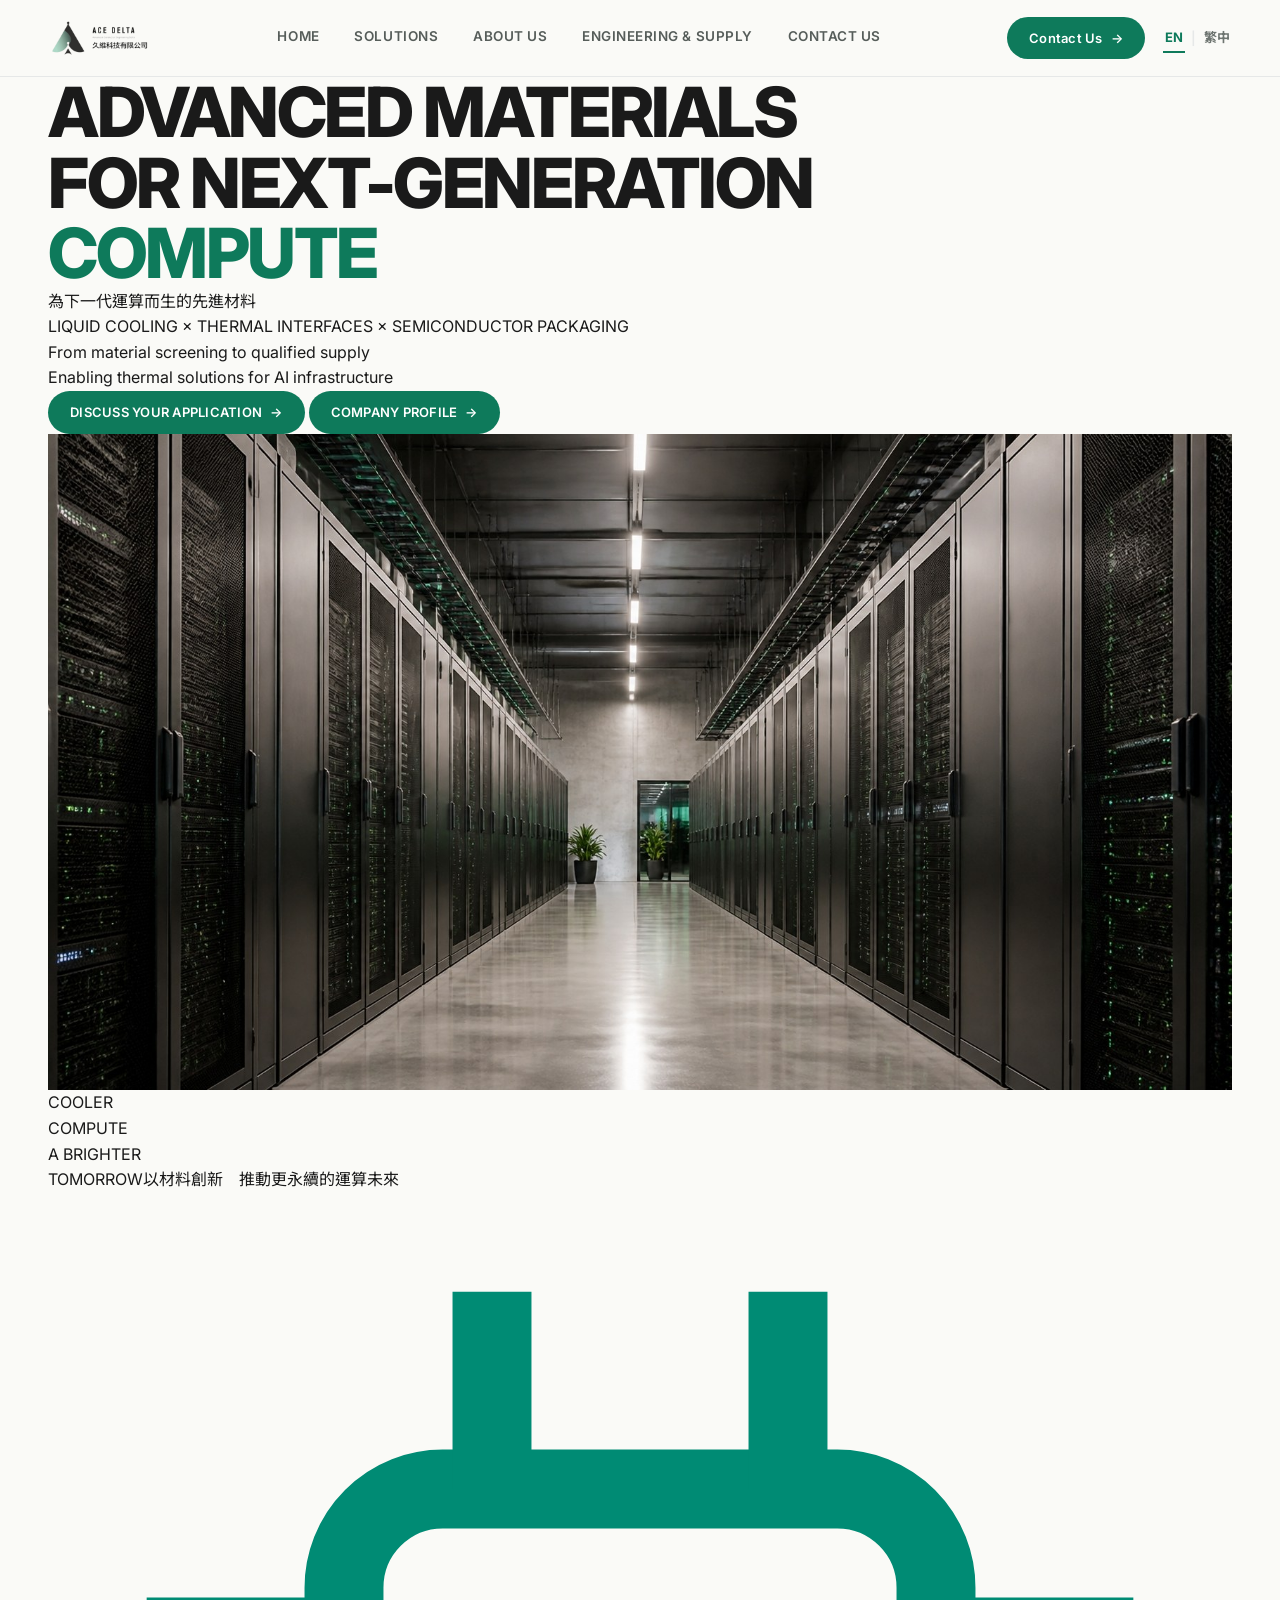
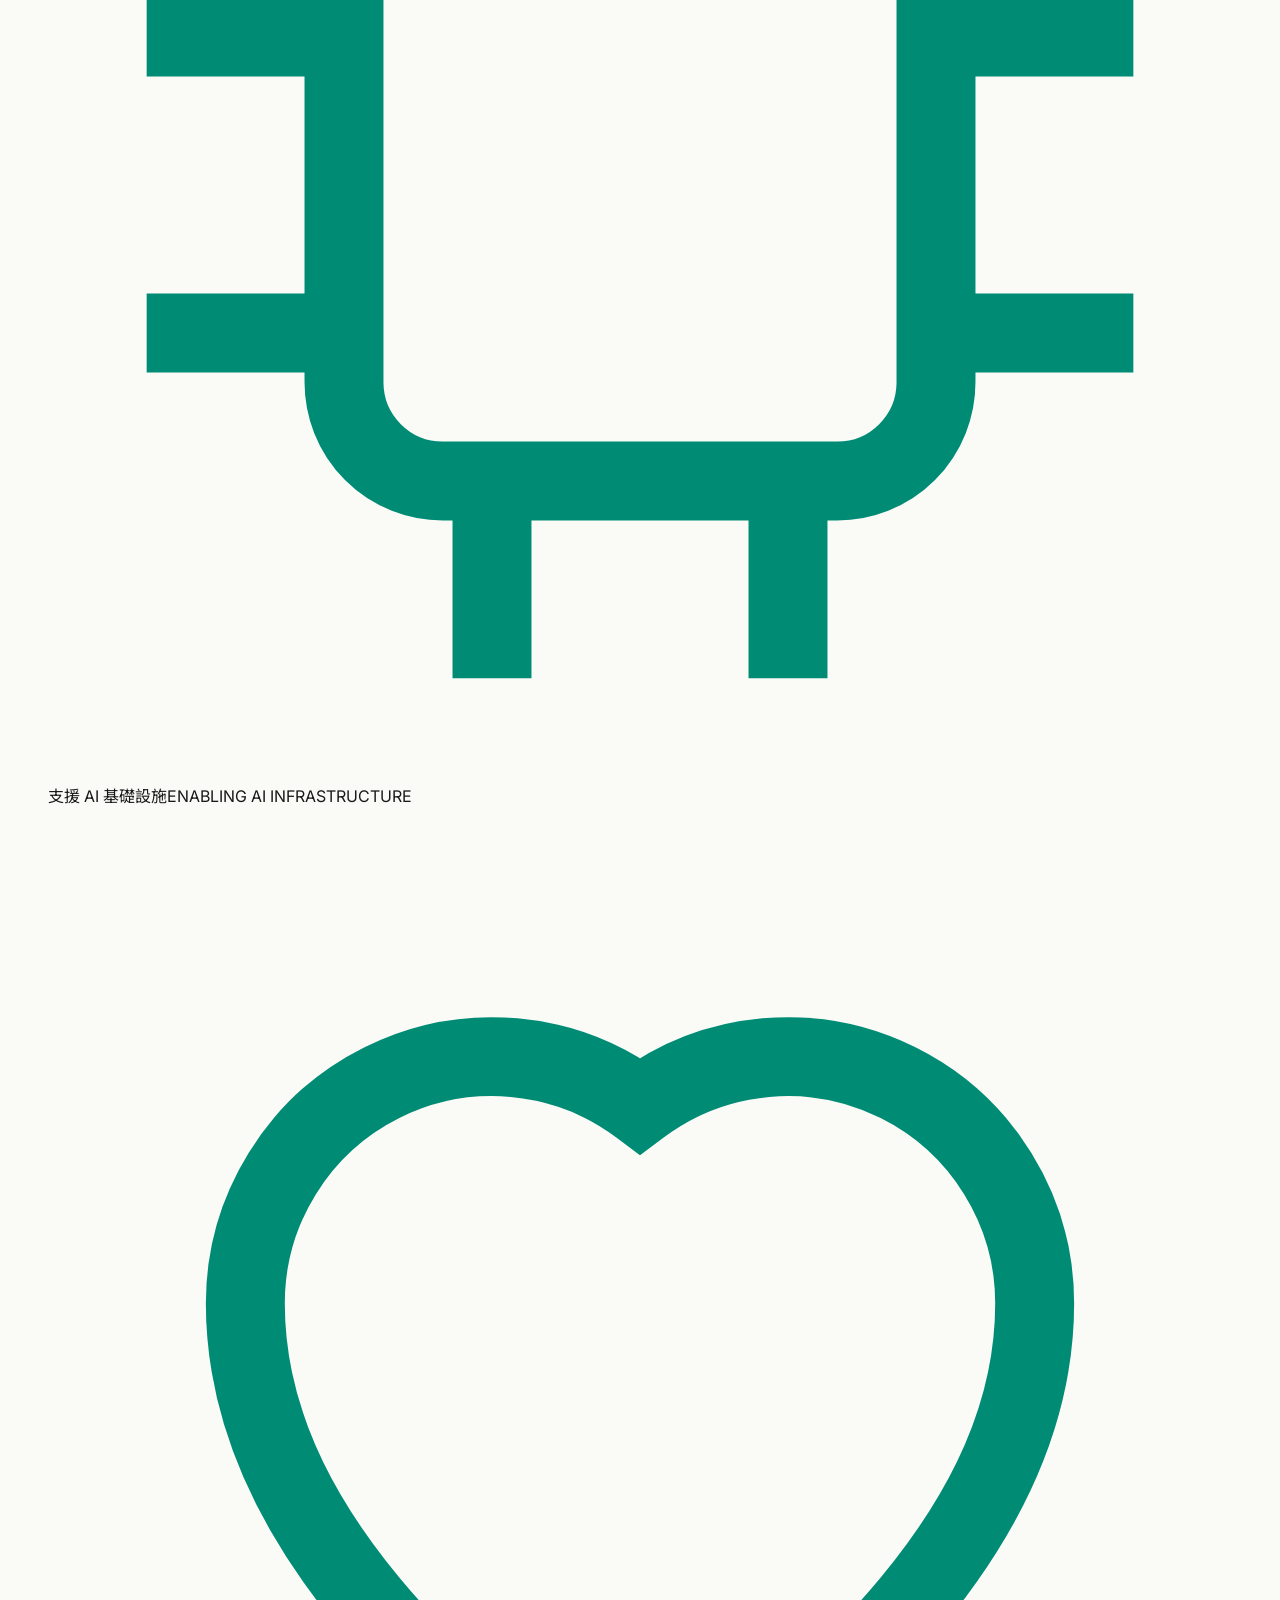
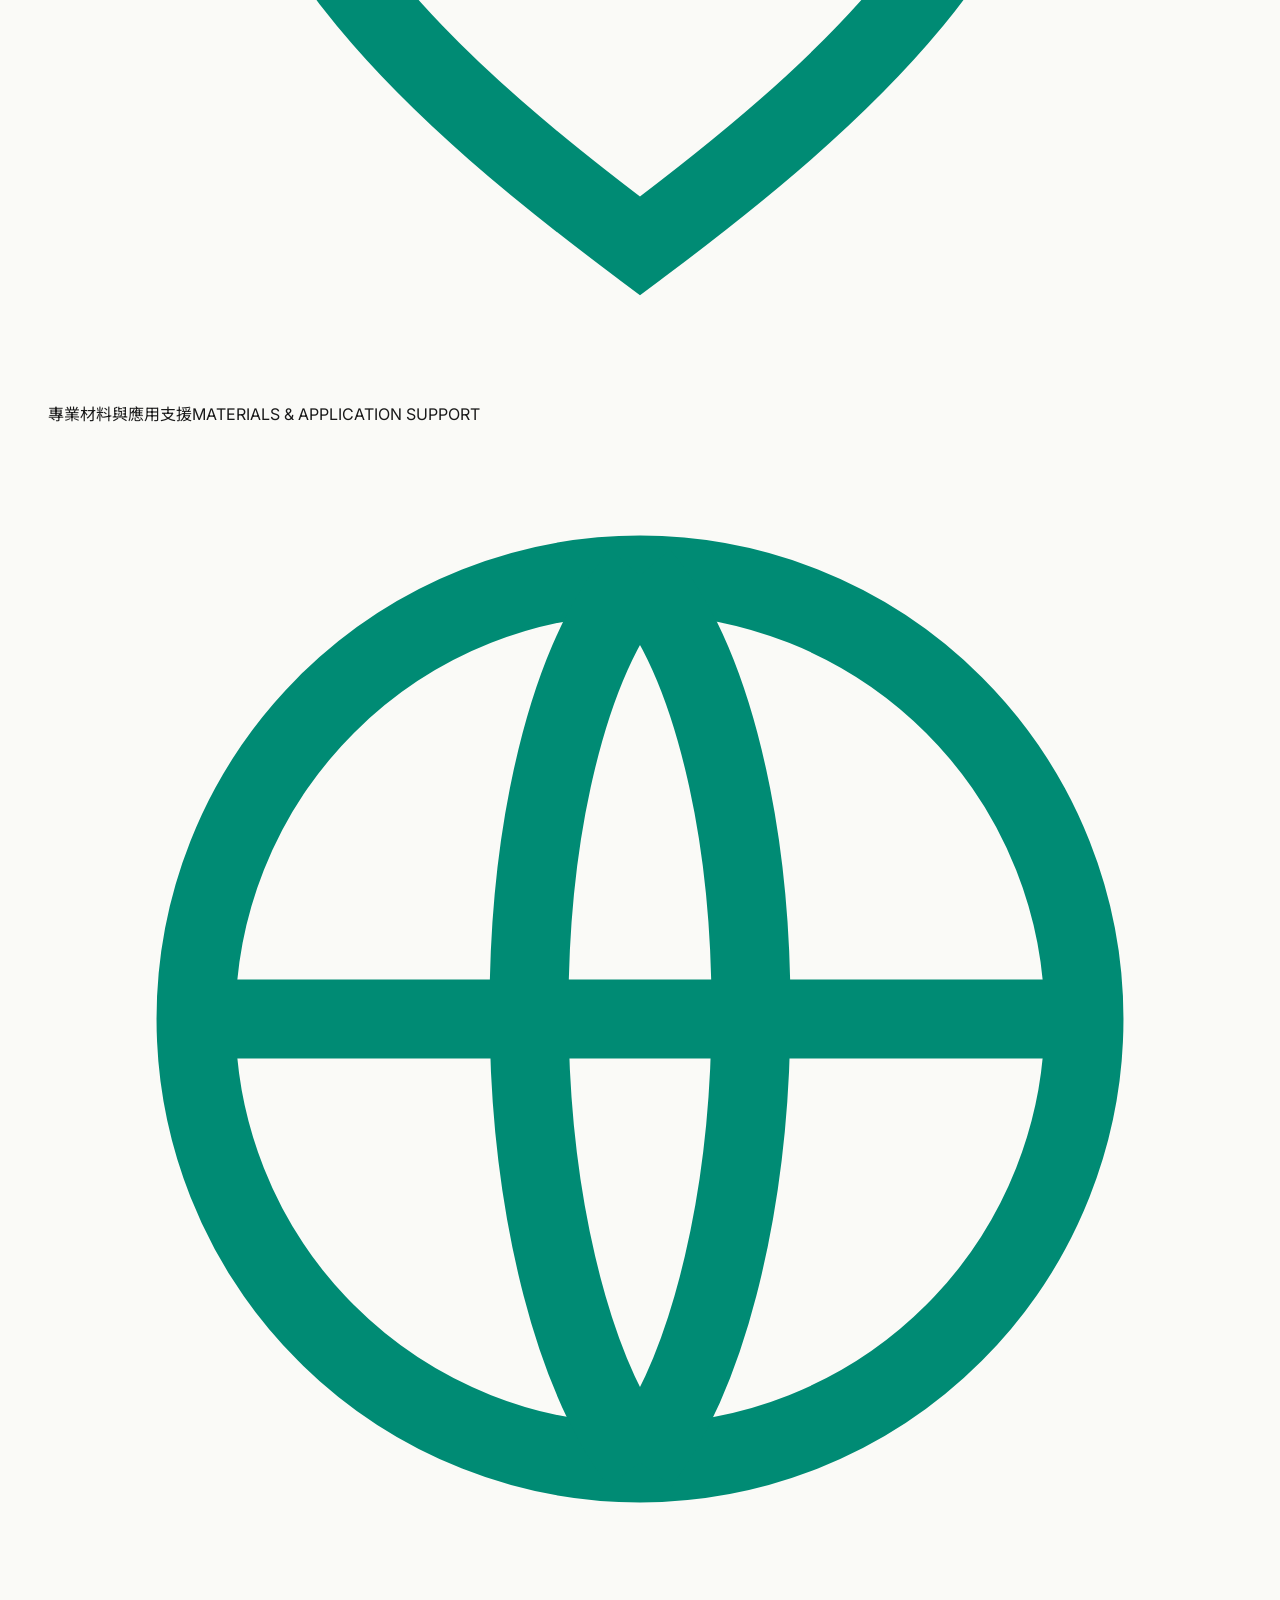
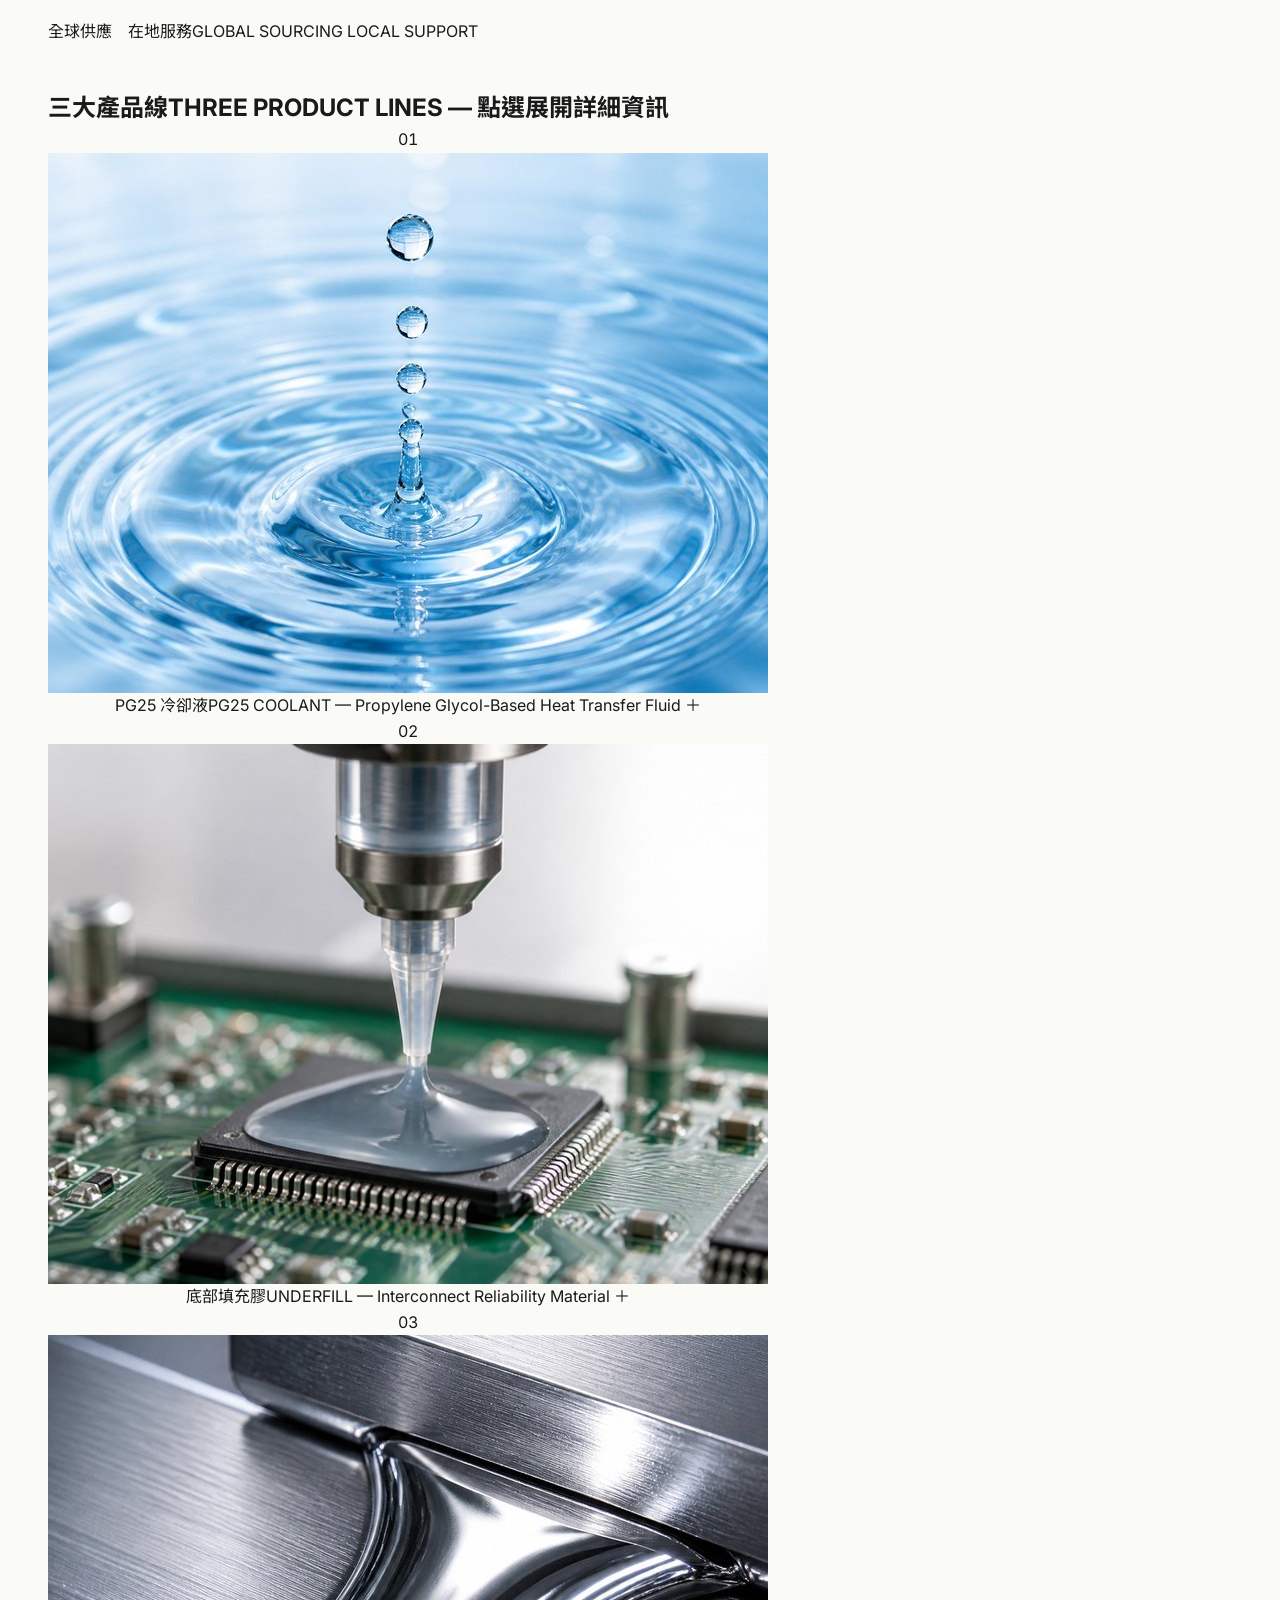
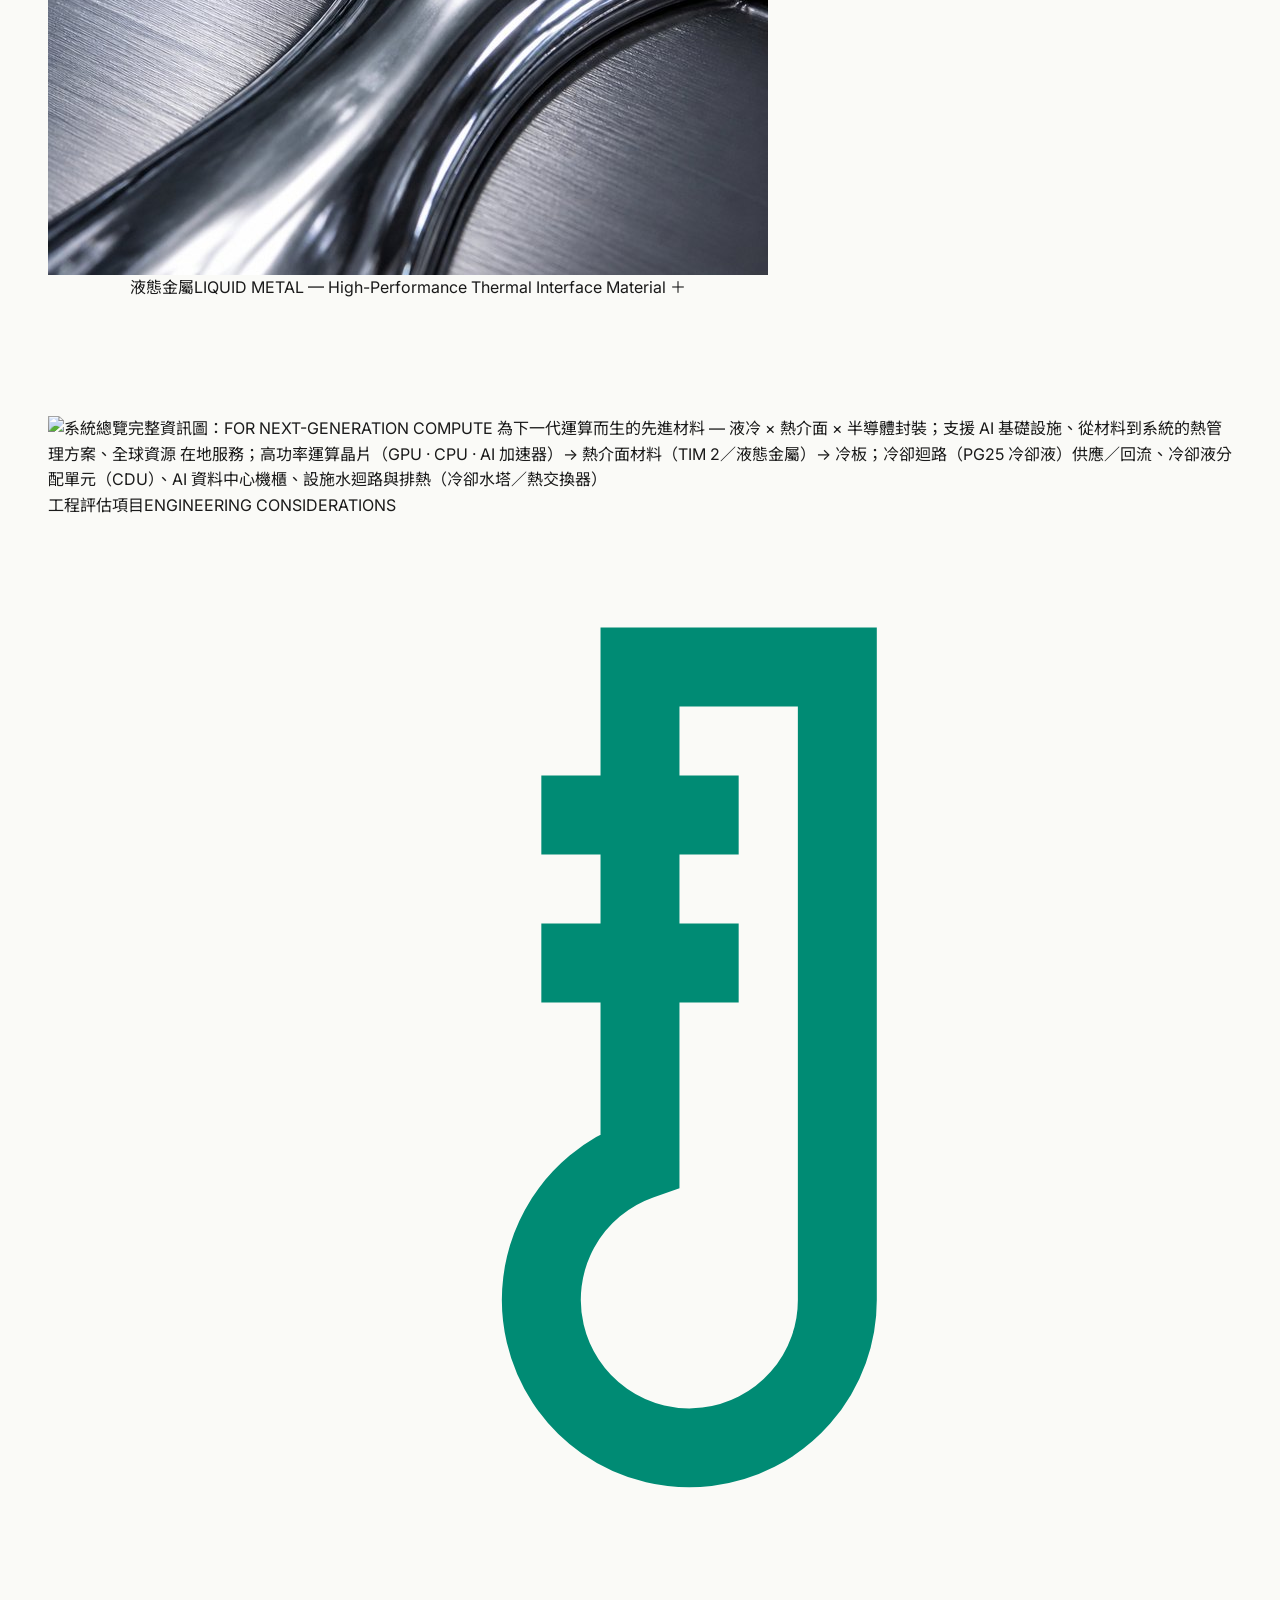
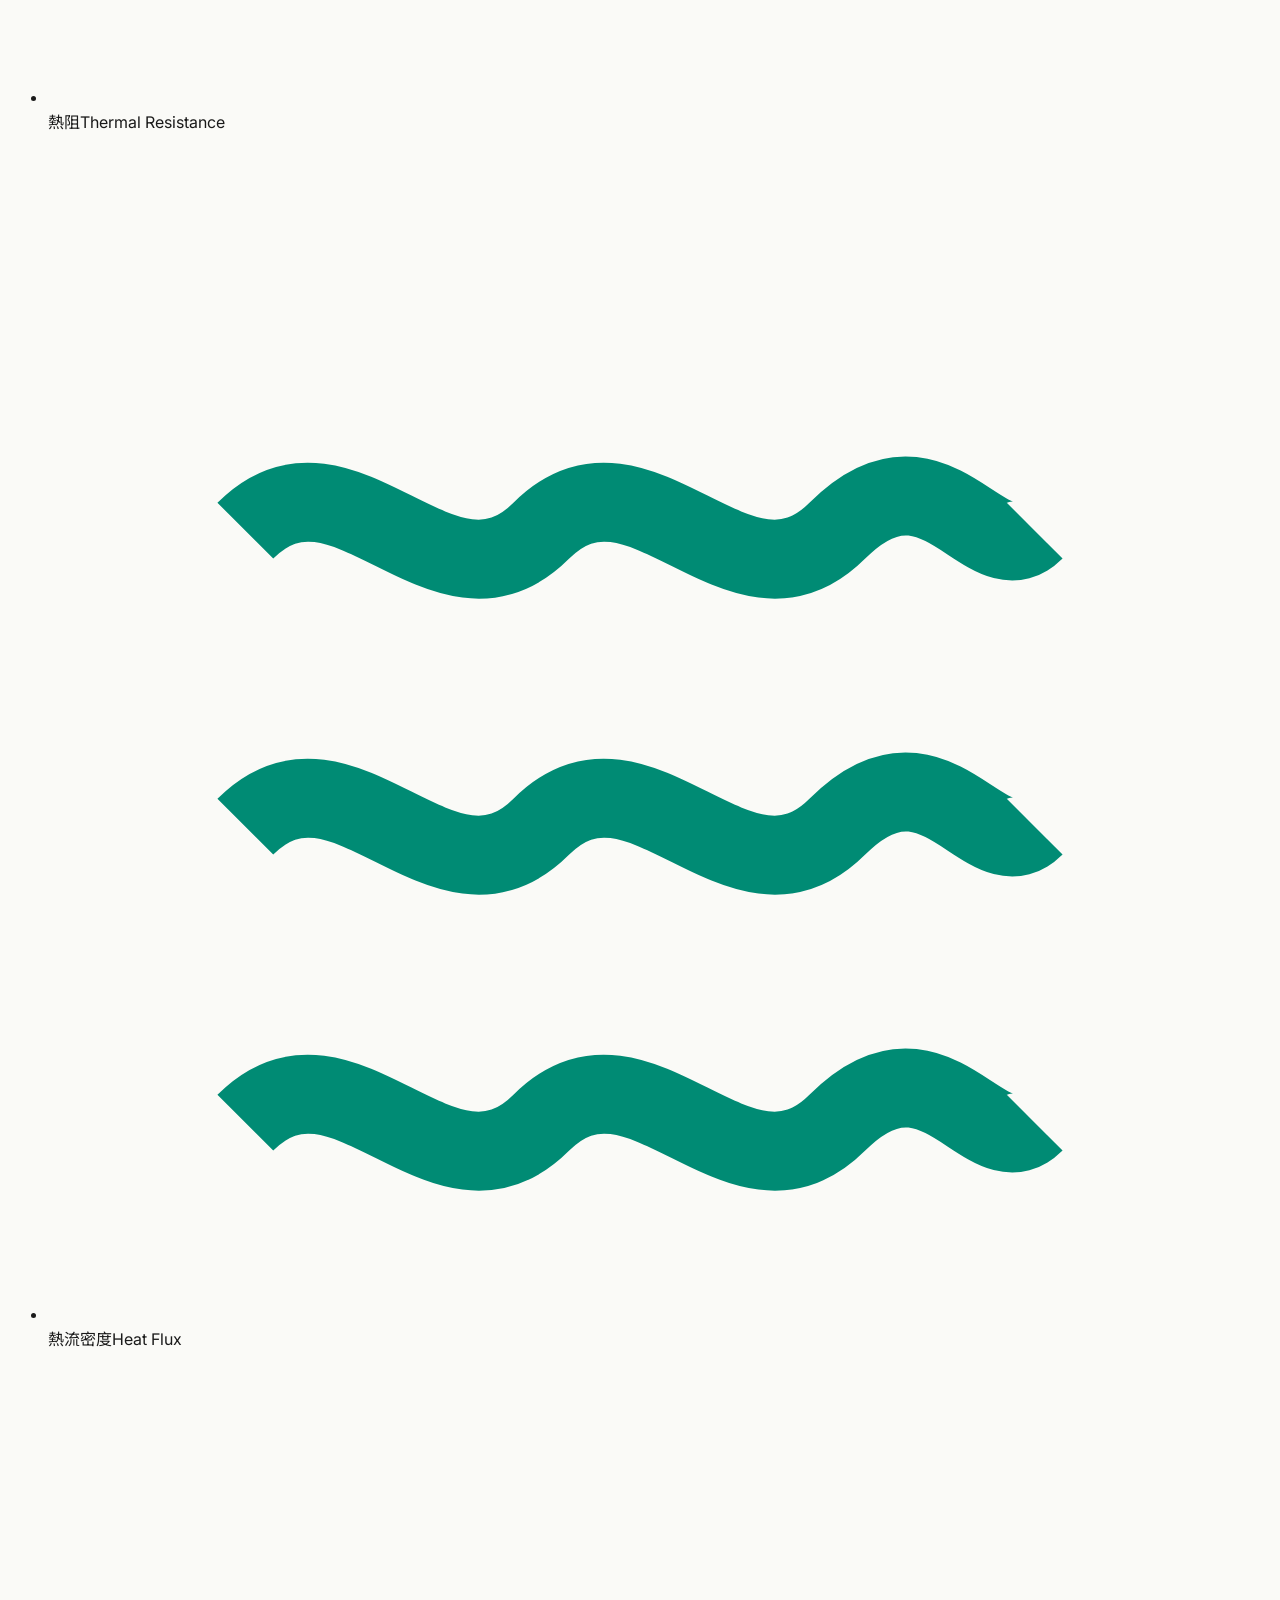
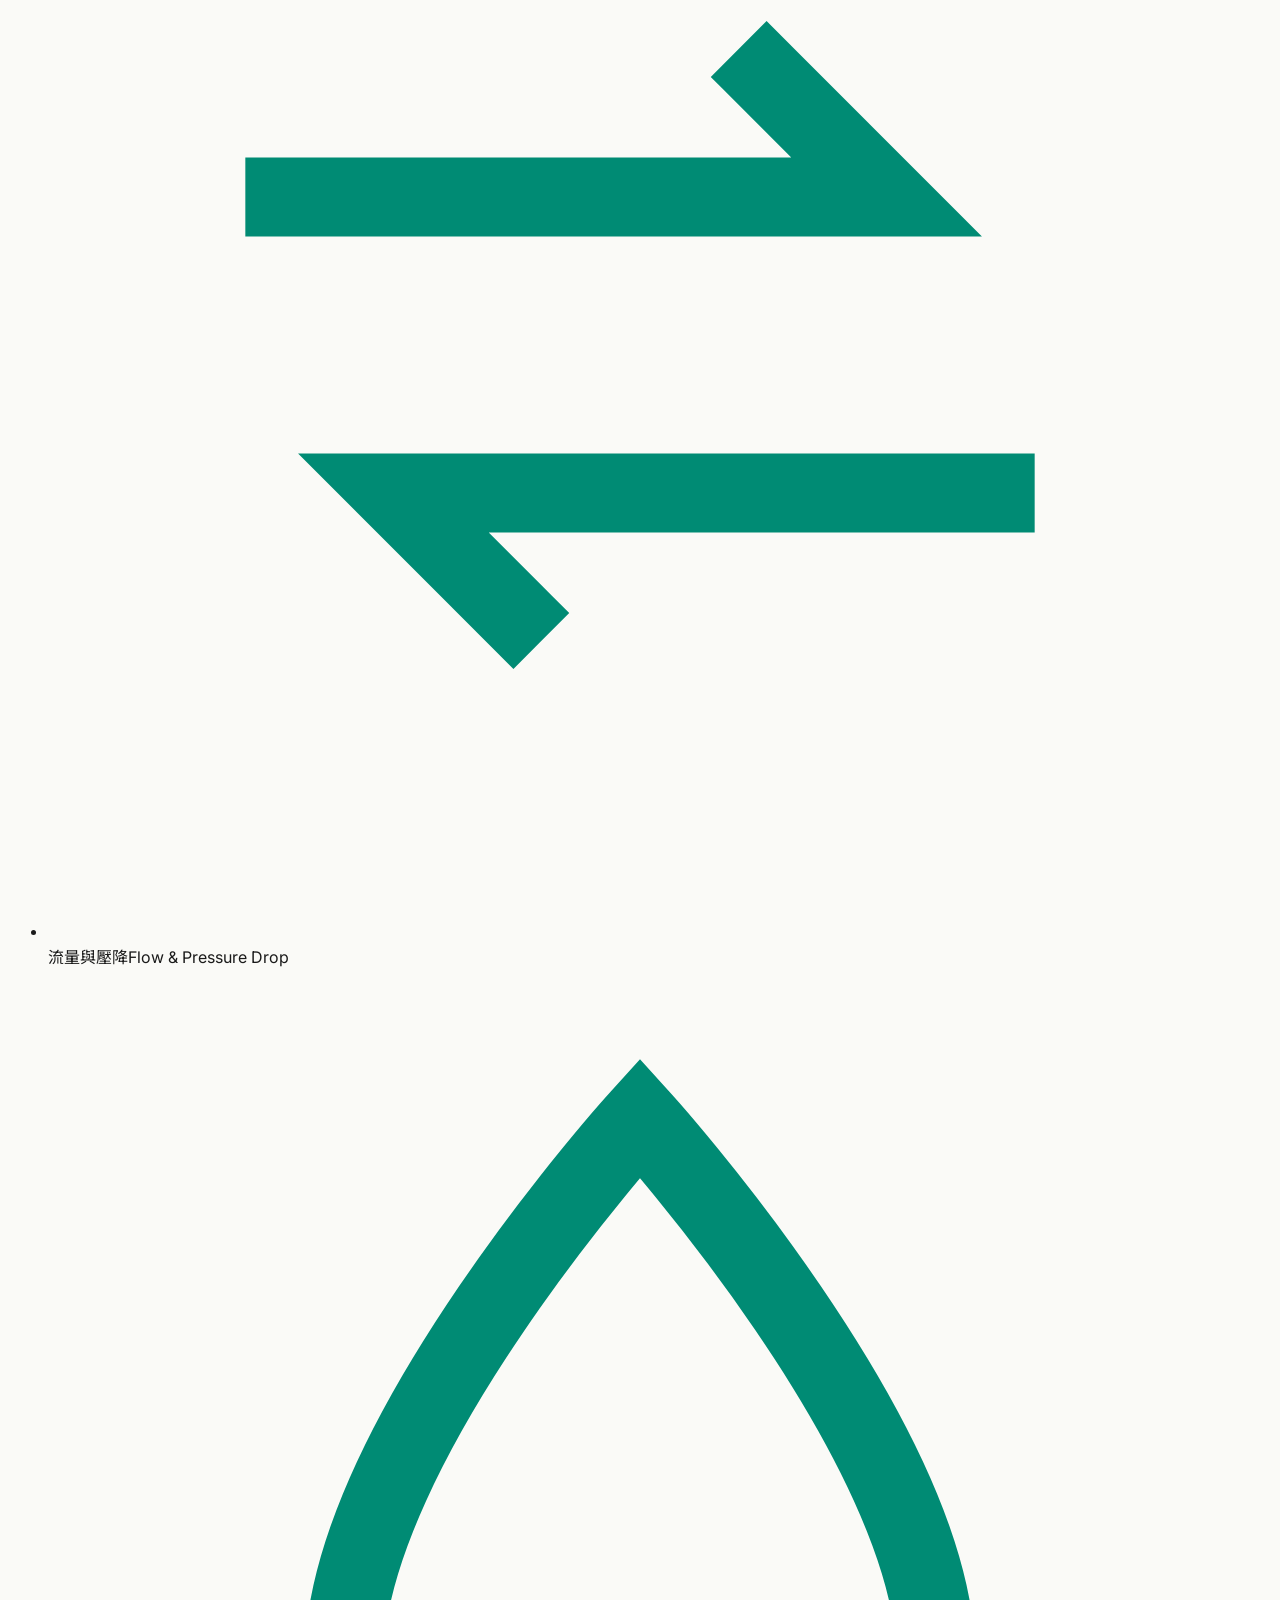
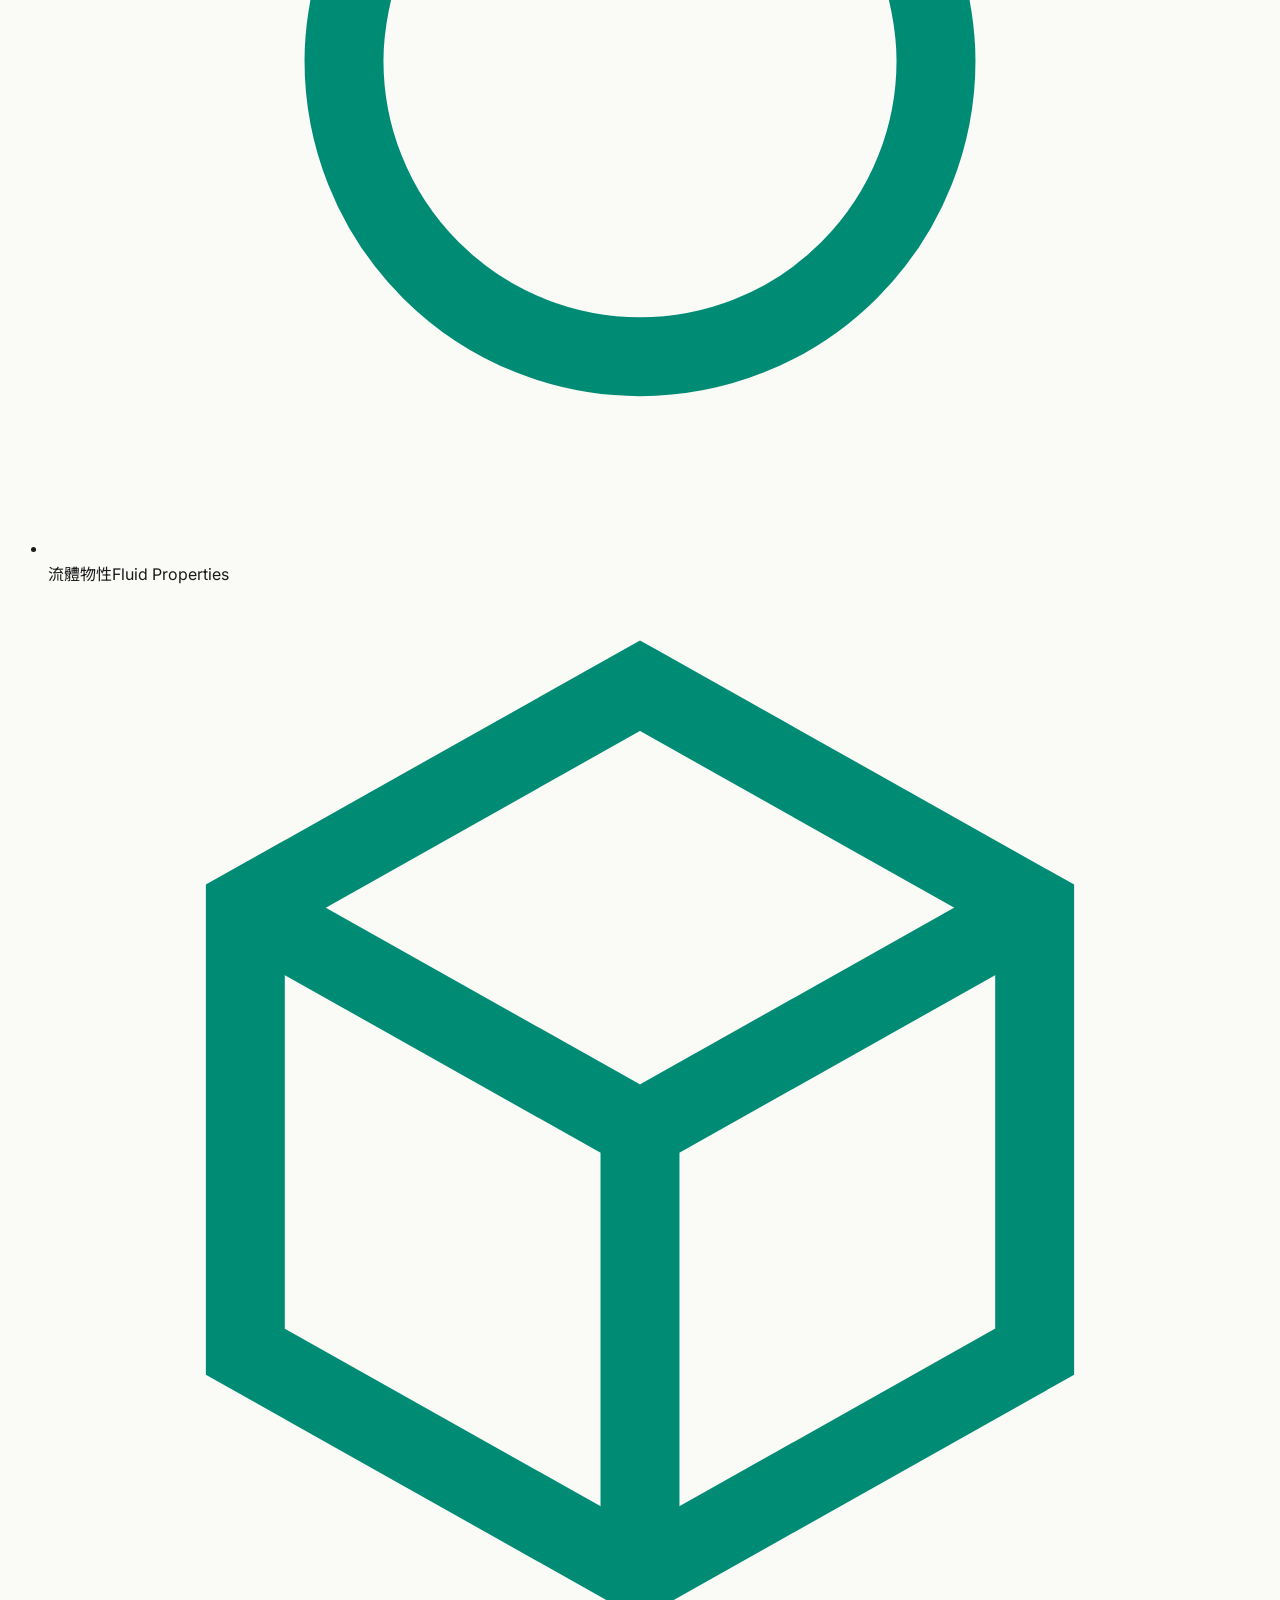
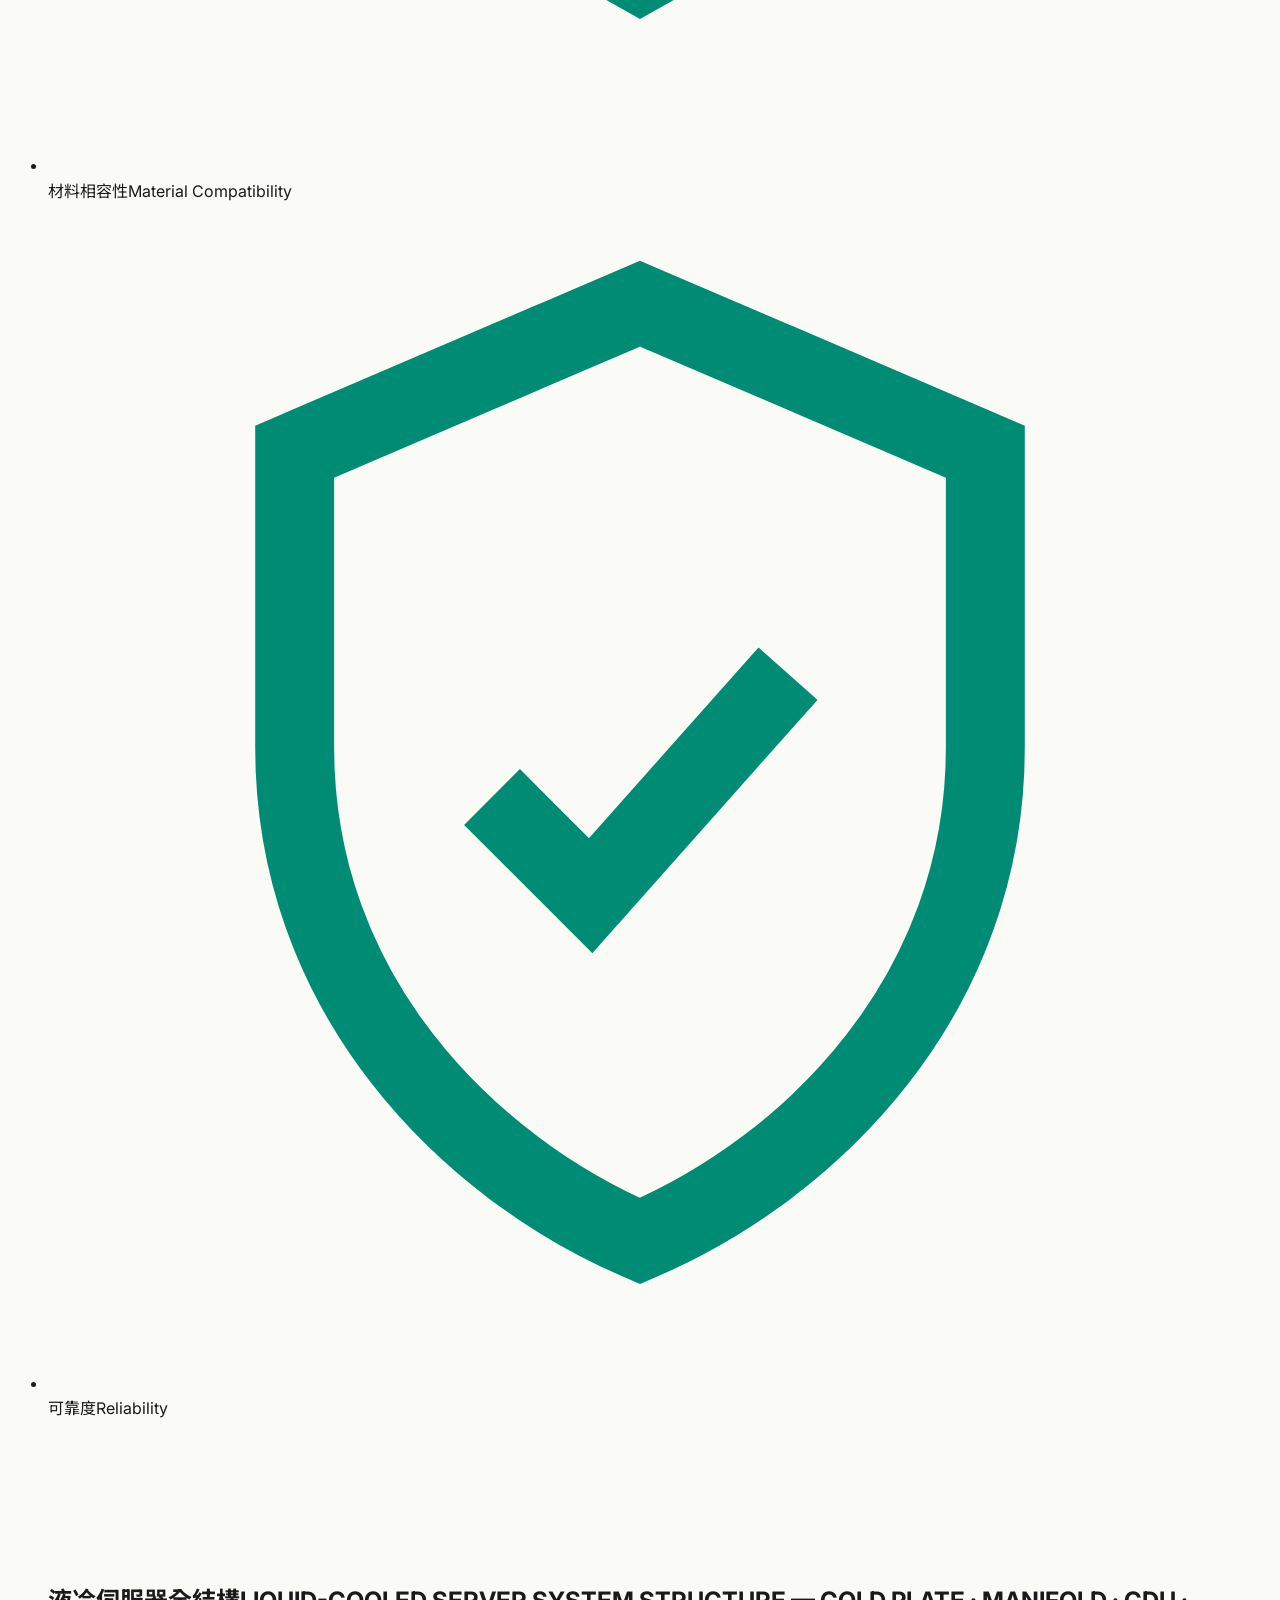
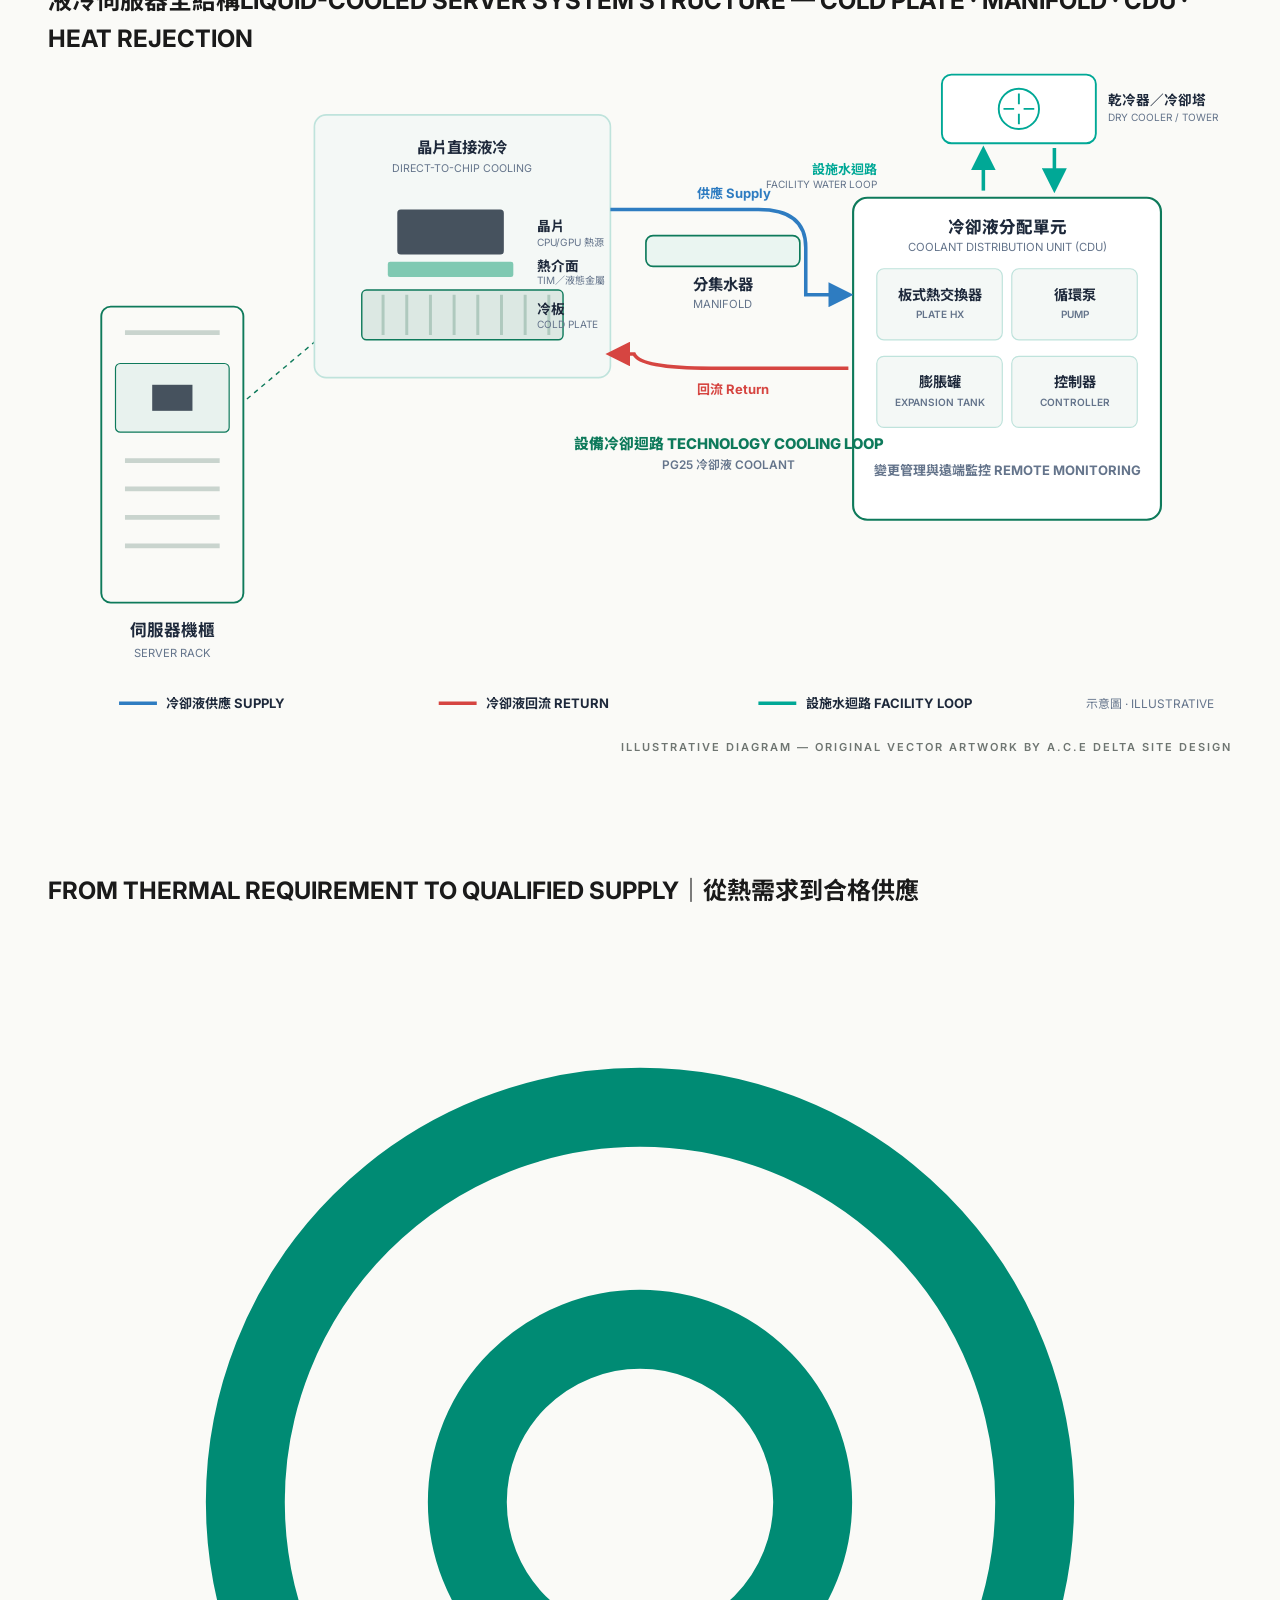
==== commit 5d859e87: "Add files via upload" ====
--- a/index.html
+++ b/index.html
@@ -1,4 +1,5 @@
 <!DOCTYPE html>
+<!-- BUILD: 20261009-0045 | FIX: About Us links now point to about.html | 此檔案為修正版 -->
 <html lang="en" class="lang-en">
 <head>
 <meta charset="UTF-8">
@@ -51,7 +52,7 @@
     <nav class="main-nav" id="mainNav" aria-label="Main navigation">
       <a href="index.html"><span class="en">Home</span><span class="zh">首頁</span></a>
       <a href="#" class="dev-link"><span class="en">Solutions</span><span class="zh">解決方案</span></a>
-      <a href="index.html"><span class="en">About Us</span><span class="zh">關於我們</span></a>
+      <a href="about.html"><span class="en">About Us</span><span class="zh">關於我們</span></a>
       <a href="#" class="dev-link"><span class="en">Engineering &amp; Supply</span><span class="zh">工程與供應</span></a>
       <a href="contact.html"><span class="en">Contact Us</span><span class="zh">聯絡我們</span></a>
     </nav>
@@ -320,7 +321,7 @@
       <nav class="foot-nav" aria-label="Footer navigation">
         <a href="index.html"><span class="en">Home</span><span class="zh">首頁</span></a>
         <a href="#" class="dev-link"><span class="en">Solutions</span><span class="zh">解決方案</span></a>
-        <a href="index.html"><span class="en">About Us</span><span class="zh">關於我們</span></a>
+        <a href="about.html"><span class="en">About Us</span><span class="zh">關於我們</span></a>
         <a href="#" class="dev-link"><span class="en">Engineering &amp; Supply</span><span class="zh">工程與供應</span></a>
         <a href="#contact"><span class="en">Contact</span><span class="zh">聯絡</span></a>
       </nav>
--- a/assets/css/style.css
+++ b/assets/css/style.css
@@ -91,13 +91,11 @@
 .vm{display:grid;grid-template-columns:5fr 7fr;border-top:1px solid var(--line)}
 .vm-vision{padding:clamp(48px,5.5vw,84px) clamp(28px,4vw,64px) clamp(48px,5.5vw,84px) 0;display:flex;flex-direction:column;gap:28px;justify-content:center}
 .vm-mission{border-left:1px solid var(--line);padding:clamp(48px,5.5vw,84px) 0 clamp(48px,5.5vw,84px) clamp(28px,4vw,64px)}
-.mini-head{display:flex;align-items:center;gap:12px}
-.mini-head .n{font-weight:800;color:var(--green);font-size:15px}
-.mini-head .t{font-size:13px;font-weight:800;letter-spacing:.14em;text-transform:uppercase}
-.statement{font-family:var(--serif);font-weight:300;font-size:clamp(26px,2.6vw,40px);line-height:1.3;letter-spacing:-.01em}
+.mini-head{display:flex;align-items:baseline;gap:14px;margin-bottom:clamp(24px,3vw,40px)}
+.mini-head .n{font-weight:800;color:var(--green);font-size:clamp(20px,2vw,28px)}
+.mini-head .t{font-size:clamp(22px,2.3vw,34px);font-weight:800;letter-spacing:.015em;text-transform:uppercase}
 .statement .hl{color:var(--green)}
-html.lang-zh .statement{font-family:var(--sans);font-weight:700;font-size:clamp(21px,1.9vw,28px);line-height:1.6;letter-spacing:.02em}
-.zh-alt{font-size:14.5px;color:var(--gray);line-height:1.9;border-left:2px solid var(--mint);padding-left:16px}
+html.lang-zh .zh-alt{font-size:14.5px;color:var(--gray);line-height:1.9;border-left:2px solid var(--mint);padding-left:16px}
 html.lang-zh .zh-alt{border-left-color:var(--line);color:var(--micro)}
 .m-statement{font-size:clamp(22px,1.9vw,30px);font-weight:800;line-height:1.28;letter-spacing:-.02em;margin:18px 0 20px}
 .m-statement .hl{color:var(--green)}
@@ -128,22 +126,11 @@
 .net-copy{border-left:2px solid var(--green);padding-left:clamp(20px,2.4vw,32px)}
 .net-map svg{width:100%;height:auto;display:block}
 .map-note{margin-top:10px}
-.map-land{filter:drop-shadow(0 1px 0 rgba(26,26,26,.03))}
-.mk-off{fill:#0E4D3C;cursor:pointer}
-.mk-wh{fill:#4AA583;stroke:#F4F6F4;stroke-width:.16;cursor:pointer}
+.dot{fill:#A9D3C2}
+.mk{fill:var(--green);cursor:pointer;transition:r .2s}
 .mk-halo{fill:none;stroke:var(--mint);stroke-width:.14;opacity:.9}
-.route{stroke:#86C5AE;stroke-width:.16;stroke-dasharray:.7 .55;fill:none;opacity:.85}
-.mk-label{font-size:2.3px;font-weight:700;fill:#1E2221;letter-spacing:.02px}
-.mk-label.halo{stroke:#FAFAF7;stroke-width:.8;paint-order:stroke}
-.mk-lead{stroke:#0E4D3C;stroke-width:.12;opacity:.55}
-.map-legend{display:flex;flex-wrap:wrap;gap:12px;margin-top:14px}
-.map-legend .lg-item{display:inline-flex;align-items:center;gap:8px;background:#ECEEEA;border-radius:999px;padding:6px 14px;font-size:11px;font-weight:600;letter-spacing:.06em;color:#1E2221}
-.map-legend .lg{width:12px;height:12px;display:inline-block}
-.map-legend .lg-office{background:#0E4D3C;border-radius:50%}
-.map-legend .lg-wh{background:#4AA583;border-radius:2px}
-.map-legend .lg-route{background:transparent;height:0;border-top:2px dashed #4AA583;width:16px}
-.map-figure{margin:0 0 6px}
-.map-figure img{width:100%;height:auto;display:block}
+.mk-label{font-size:2.4px;font-weight:700;fill:var(--ink);letter-spacing:.02px}
+.mk-lead{stroke:var(--green);stroke-width:.12;opacity:.6}
 .mk-label.halo{stroke:#FAFAF7;stroke-width:.8;paint-order:stroke}
 .net-list{border-left:1px solid var(--line);padding-left:clamp(18px,2vw,30px);display:flex;flex-direction:column;gap:18px}
 .net-list .micro{margin-bottom:4px}
@@ -203,6 +190,18 @@
 .pcard h3{font-size:20px;font-weight:800;letter-spacing:.01em}
 .pcard .pname-zh{font-size:15px;font-weight:700;color:var(--gray)}
 .pcard .prole{font-size:14px;line-height:1.7;color:var(--gray);border-top:1px solid var(--line);padding-top:16px;margin-top:2px}
+.pcard-media{display:grid;grid-template-columns:1fr 1fr;gap:12px;margin-top:18px}
+.pcard-media.solo{grid-template-columns:1fr;max-width:420px}
+.hq-band{display:grid;grid-template-columns:1.5fr 1fr;gap:0;margin-top:18px;border:1px solid var(--line);align-items:stretch}
+.hq-band .hq-img{overflow:hidden}
+.hq-band .hq-img img{width:100%;height:100%;min-height:230px;object-fit:cover;display:block}
+.hq-band .hq-info{padding:clamp(20px,2.4vw,32px);display:flex;flex-direction:column;justify-content:center;gap:10px;border-left:1px solid var(--line)}
+.hq-band h4{font-size:clamp(17px,1.5vw,21px);font-weight:800;letter-spacing:-.01em}
+.pcard-media img{width:100%;height:150px;object-fit:cover;display:block}
+.pcard-media .cap{display:block;font-size:11px;font-weight:600;letter-spacing:.08em;text-transform:uppercase;color:var(--micro);margin-top:8px}
+.pcard-media.solo .cap{margin-top:10px}
+@media (max-width:700px){.hq-band{grid-template-columns:1fr}.hq-band .hq-info{border-left:0;border-top:1px solid var(--line)}}
+.paddr{font-size:13px;line-height:1.7;color:var(--gray);margin-top:8px}
 .pres-note{margin-top:20px}
 
 /* ---------- contact ---------- */
@@ -283,139 +282,3 @@
   *,*::before,*::after{animation-duration:.001s!important;transition-duration:.001s!important}
   .reveal{opacity:1;transform:none}
 }
-.page-head{padding:clamp(48px,7vw,96px) 0 clamp(32px,4vw,52px);border-bottom:1px solid var(--line)}
-.page-head .ph-title{margin:16px 0 18px;font-size:clamp(34px,4vw,58px);font-weight:800;letter-spacing:-.03em;line-height:1.05}
-html.lang-zh .page-head .ph-title{letter-spacing:.02em;line-height:1.25}
-.page-head .hero-lead{max-width:62ch}
-.map-hero{border-bottom:1px solid var(--line);background:#FBFBF8}
-.map-hero img{width:100%;height:auto;display:block}
-.mast{background:#fff;border-bottom:1px solid var(--line)}
-.mast-grid{display:grid;grid-template-columns:1.05fr 1.3fr 1.05fr;align-items:center;gap:clamp(20px,3vw,48px);padding-top:clamp(22px,3vw,36px);padding-bottom:clamp(16px,2vw,26px)}
-.mast-brand img{height:60px;width:auto;max-width:min(320px,40vw);object-fit:contain;object-position:left}
-.mast-tag{margin-top:10px;font-size:12px;font-weight:700;letter-spacing:.1em;text-transform:uppercase;color:var(--green)}
-.mast-slogan{text-align:center}
-.mast-slogan .l1{font-size:clamp(14px,1.5vw,21px);font-weight:800;letter-spacing:.05em;color:#1E4B8B}
-.mast-slogan .zh-line{margin-top:8px;color:#1E293B}
-.mast-photo{position:relative;overflow:hidden;min-height:200px;clip-path:polygon(12% 0,100% 0,100% 100%,0 100%)}
-.mast-photo img{position:absolute;inset:0;width:100%;height:100%;object-fit:cover}
-.mast-title{padding-bottom:clamp(18px,2.6vw,30px);font-size:clamp(34px,4.6vw,62px);font-weight:800;letter-spacing:-.02em;line-height:1.02}
-.mast-title .hl{color:#008B74}
-.adv3{display:grid;grid-template-columns:1.08fr 1.5fr .8fr;gap:clamp(22px,3vw,52px);align-items:start;padding-top:clamp(30px,3.5vw,52px);padding-bottom:clamp(14px,2vw,24px)}
-.adv-left h2{font-size:clamp(28px,3.2vw,46px);font-weight:800;letter-spacing:-.02em;line-height:1.05}
-.adv-left .navy{color:#1E293B}
-.adv-left .hl{color:#008B74}
-.adv-zh{margin-top:16px;font-size:clamp(16px,1.5vw,21px);font-weight:800}
-.adv-tags{margin-top:12px;font-size:clamp(14px,1.2vw,17px);font-weight:700;color:#1E293B}
-.adv-tags-en{margin-top:6px;font-size:11px;font-weight:600;letter-spacing:.08em;color:#475569}
-.adv-fig{margin:0}
-.adv-fig img{width:100%;height:auto;display:block}
-.vbadges{display:flex;flex-direction:column;gap:18px;margin-top:26px}
-.badge{display:flex;align-items:center;gap:14px}
-.badge .ico{width:40px;height:40px;flex-shrink:0;border:1.6px solid #008B74;border-radius:50%;display:inline-flex;align-items:center;justify-content:center}
-.badge .ico svg{width:20px;height:20px}
-.badge p{display:flex;flex-direction:column;gap:2px}
-.badge .en-big{font-size:12.5px;font-weight:800;letter-spacing:.06em;color:#1E293B}
-.badge .zh-big{font-size:clamp(14px,1.2vw,17px);font-weight:800;color:#1E293B}
-.eng{border-left:1px solid #008B74;padding-left:clamp(18px,2vw,30px);display:flex;flex-direction:column;gap:18px}
-.eng-h{display:flex;flex-direction:column;gap:2px}
-.zh-big{font-size:clamp(15px,1.3vw,19px);font-weight:800;color:#1E293B}
-.en-small{font-size:10.5px;font-weight:600;letter-spacing:.1em;text-transform:uppercase;color:#475569}
-.eng ul{list-style:none;display:flex;flex-direction:column;gap:15px}
-.eng li{display:flex;align-items:center;gap:12px}
-.eng .ico{width:40px;height:40px;flex-shrink:0;border:1.6px solid #008B74;border-radius:50%;display:inline-flex;align-items:center;justify-content:center}
-.eng .ico svg{width:20px;height:20px}
-.eng .t{display:flex;flex-direction:column;gap:1px}
-.pcards{display:grid;grid-template-columns:repeat(3,1fr);gap:22px}
-.pcard2{border:1px solid #BFE3DC;background:#fff;padding:20px 22px 24px}
-.pnum{font-size:22px;font-weight:800;color:#0E7A5B}
-.pcard2 img{width:100%;height:150px;object-fit:cover;display:block;margin:12px 0 16px}
-.pcard2 h3{font-size:clamp(16px,1.4vw,20px);font-weight:800;color:#1A2B49}
-.pcard2 p{margin-top:6px;font-size:13.5px;line-height:1.6;color:var(--gray)}
-.badges2{display:flex;flex-direction:column;gap:8px;margin-top:14px}
-.badge2{display:inline-flex;background:#EAF5F1;border:1px solid #BFE3DC;border-radius:6px;padding:7px 12px;font-size:11.5px;font-weight:700;letter-spacing:.05em;color:#0B5E46;width:fit-content}
-.ptag{display:inline-block;margin-top:14px;border:1.4px solid #008B74;color:#0B5E46;border-radius:999px;padding:7px 14px;font-size:11px;font-weight:800;letter-spacing:.04em}
-.excl{margin-top:12px;background:#1E293B;color:#fff;border-radius:8px;padding:9px 14px;font-size:11.5px;font-weight:800;letter-spacing:.04em;line-height:1.5}
-.pbullets{list-style:none;margin-top:12px;display:flex;flex-direction:column;gap:7px}
-.pbullets li{position:relative;padding-left:14px;font-size:13px;line-height:1.5}
-.pbullets li::before{content:"";position:absolute;left:0;top:.5em;width:5px;height:5px;background:#008B74;border-radius:50%}
-.pbullets .zh{display:block;font-weight:700;color:#1E293B}
-.en-sub{display:block;font-size:10.5px;font-weight:600;letter-spacing:.08em;text-transform:uppercase;color:#64748B}
-.flow-head{border-left:4px solid #008B74;padding-left:18px;margin-bottom:clamp(22px,3vw,38px)}
-.flow-head .zh-big{font-size:clamp(18px,2vw,28px)}
-.flow{list-style:none;display:grid;grid-template-columns:repeat(8,1fr);gap:10px;padding:0}
-.flow li{display:flex;flex-direction:column;align-items:center;text-align:center;gap:6px;position:relative;padding:0 6px}
-.flow li:not(:last-child)::after{content:"→";position:absolute;right:-7px;top:14px;color:#008B74;font-weight:800;font-size:15px}
-.f-ico{width:42px;height:42px;border:1.6px solid #008B74;border-radius:50%;display:inline-flex;align-items:center;justify-content:center;background:#fff}
-.f-ico svg{width:21px;height:21px}
-.entity-strip{background:#fff;border-top:1px solid var(--line);padding:26px 0}
-.entity-grid{display:grid;grid-template-columns:1.2fr 1.4fr 1.2fr;gap:24px;align-items:center}
-.entity-grid img{height:44px;width:auto;max-width:260px;object-fit:contain;object-position:left}
-.loc-line{font-size:13.5px;font-weight:800;letter-spacing:.04em;color:#0B5E46}
-.e-url{margin-top:6px;font-size:13px;font-weight:600;color:var(--gray)}
-.e-note{margin-top:6px;font-size:12px;font-weight:700;letter-spacing:.06em;color:#1E4B8B}
-.e-ds{text-align:right}
-.e-ds img{margin-left:auto}
-.home-cta{margin-top:clamp(28px,3.4vw,48px);display:flex;justify-content:center}
-@media (max-width:1080px){
-  .mast-grid{grid-template-columns:1fr;text-align:center}
-  .mast-brand img{margin-inline:auto}
-  .mast-photo{min-height:220px;clip-path:none}
-  .adv3{grid-template-columns:1fr}
-  .adv3 .eng{border-left:0;border-top:1px solid #008B74;padding:20px 0 0}
-  .flow{grid-template-columns:repeat(4,1fr);row-gap:22px}
-  .flow li:not(:last-child)::after{display:none}
-  .pcards{grid-template-columns:1fr}
-  .entity-grid{grid-template-columns:1fr;text-align:center}
-  .e-ds{text-align:center}
-  .e-ds img{margin-inline:auto}
-  .entity-grid img{margin-inline:auto}
-}
-.hero2{background:linear-gradient(180deg,#F6F9F8 0%,#FFFFFF 100%);border-bottom:1px solid var(--line)}
-.hero2-grid{display:grid;grid-template-columns:1.02fr .98fr;gap:clamp(28px,4vw,64px);align-items:stretch;padding-top:clamp(34px,4.5vw,64px);padding-bottom:clamp(34px,4.5vw,64px)}
-.hero2-copy h1{font-size:clamp(32px,3.8vw,56px);font-weight:800;letter-spacing:-.025em;line-height:1.05}
-.hero2-copy .navy{color:#0F172A}
-.hero2-copy .hl{color:#00875A}
-.h-zh{margin-top:18px;font-size:clamp(17px,1.6vw,23px);font-weight:800}
-.h-tags{margin-top:14px;display:flex;flex-direction:column;gap:4px}
-.h-tags .zh{font-size:clamp(14px,1.2vw,17px);font-weight:700;color:#1E293B}
-.h-tags .en{font-size:11px;font-weight:600;letter-spacing:.1em;color:#64748B}
-.h-values{margin-top:22px;border-left:3px solid #00875A;padding-left:16px;display:flex;flex-direction:column;gap:12px}
-.h-values .zh{display:block;font-size:14.5px;font-weight:700;color:#1E293B}
-.h-ctas{margin-top:26px;display:flex;gap:14px;flex-wrap:wrap}
-.pill.ghost{background:#fff;color:#0F172A;border:1.5px solid #0F172A}
-.pill.ghost:hover{background:#0F172A;color:#fff}
-.hero2-media{position:relative;overflow:hidden;border-radius:10px;min-height:380px}
-.hero2-media img{position:absolute;inset:0;width:100%;height:100%;object-fit:cover}
-.h-ov{position:absolute;left:26px;bottom:24px;color:#fff;display:flex;flex-direction:column;gap:10px}
-.h-ov .ov-en{font-weight:800;font-size:clamp(17px,1.8vw,26px);line-height:1.25;letter-spacing:.04em;border-left:3px solid #66C99A;padding-left:14px;text-shadow:0 1px 10px rgba(0,0,0,.45)}
-.h-ov .ov-zh{font-size:13px;font-weight:600;letter-spacing:.08em;text-shadow:0 1px 8px rgba(0,0,0,.5)}
-.pillars{display:grid;grid-template-columns:repeat(3,1fr);gap:22px;padding-top:clamp(26px,3vw,44px);border-bottom:1px solid var(--line);padding-bottom:clamp(26px,3vw,44px)}
-.pillar{display:flex;align-items:center;gap:14px;justify-content:center}
-.pillar .ico{width:44px;height:44px;flex-shrink:0;border:1.6px solid #008B74;border-radius:50%;display:inline-flex;align-items:center;justify-content:center}
-.pillar .ico svg{width:22px;height:22px}
-.pillar p{display:flex;flex-direction:column;gap:2px}
-.acc{display:flex;flex-direction:column;gap:12px}
-.acc-item{border:1px solid #D9E2DE;background:#fff;border-radius:8px;overflow:hidden}
-.acc-head{display:flex;align-items:center;gap:18px;width:100%;padding:18px 22px;text-align:left;transition:background .2s}
-.acc-head:hover{background:#F2F7F4}
-.acc-thumb{width:88px;height:62px;object-fit:cover;border-radius:6px;flex-shrink:0}
-.acc-title{display:flex;flex-direction:column;gap:3px;flex:1}
-.acc-x{font-size:26px;font-weight:300;color:#00875A;line-height:1;transition:transform .25s}
-.acc-head[aria-expanded="true"] .acc-x{transform:rotate(45deg)}
-.acc-body{border-top:1px solid #E2E8F0;background:#FBFCFB}
-.acc-inner{padding:24px 26px 28px;max-width:900px}
-.pdesc{font-size:14.5px;font-weight:700;color:#1E293B}
-.pdesc .zh{display:block}
-.sysband .sysfig{max-width:860px;margin:0 auto}
-.sysfig img{width:100%;height:auto;display:block;border:1px solid var(--line);border-radius:8px}
-.sysfig figcaption{margin-top:10px;text-align:right}
-@media (max-width:1080px){
-  .hero2-grid{grid-template-columns:1fr}
-  .hero2-media{min-height:300px}
-  .pillars{grid-template-columns:1fr}
-  .pillar{justify-content:flex-start}
-  .flow{grid-template-columns:repeat(4,1fr);row-gap:22px}
-  .flow li:not(:last-child)::after{display:none}
-}
-.ovband .ovfig{max-width:820px;margin:0 auto}
-.ovfig img{width:100%;height:auto;display:block;border:1px solid var(--line);border-radius:8px}
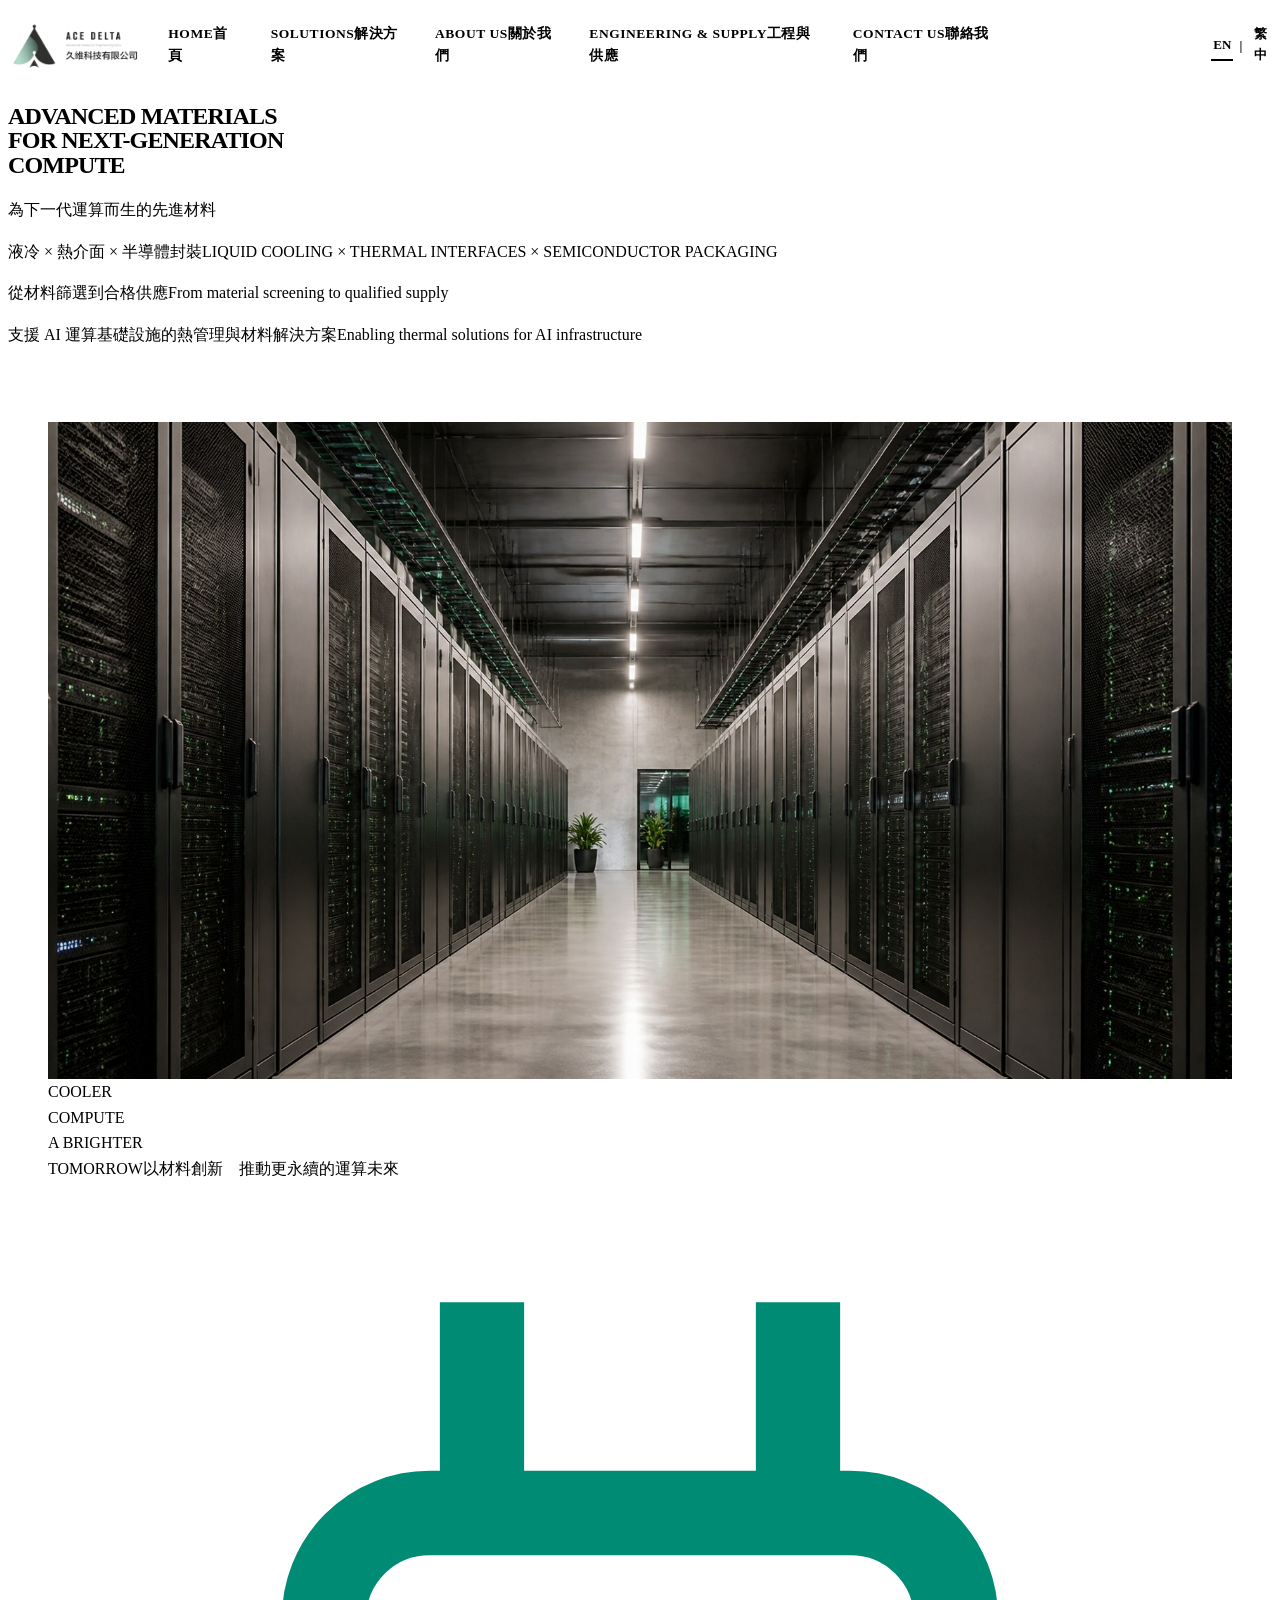
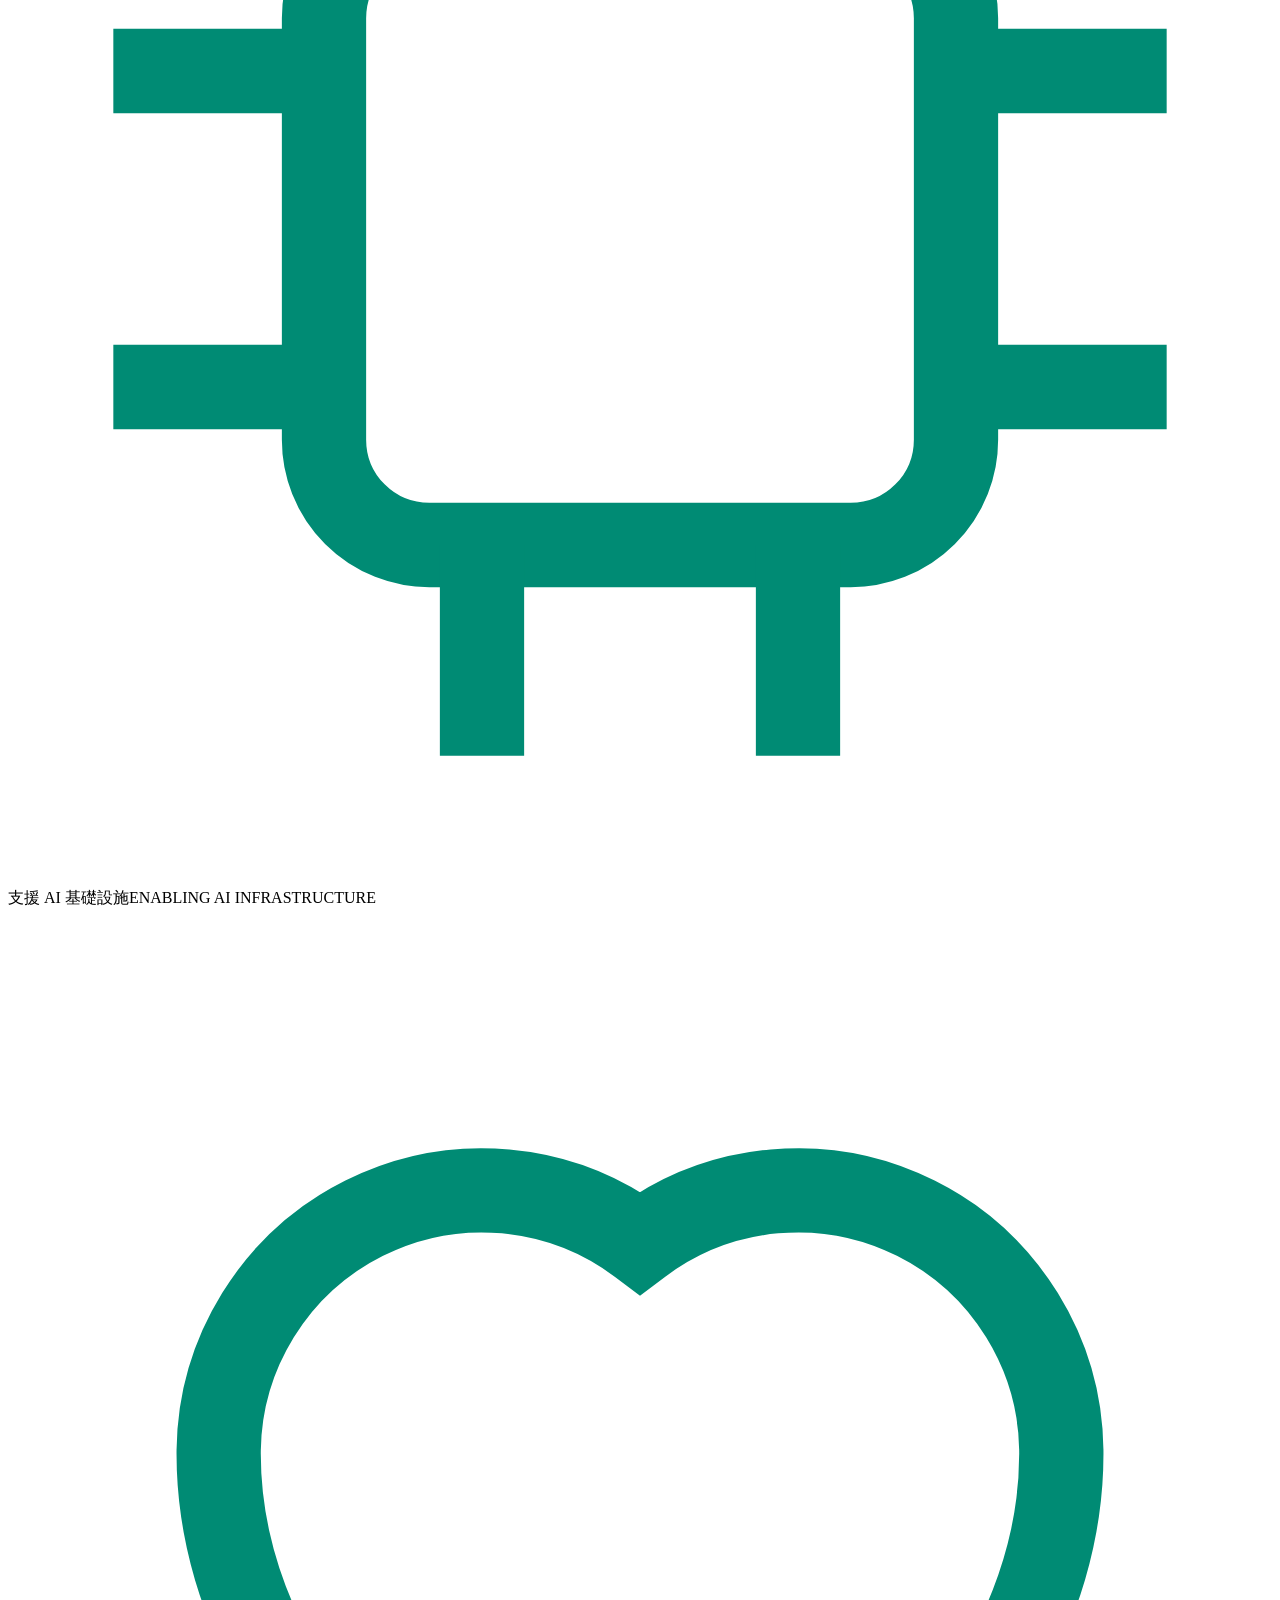
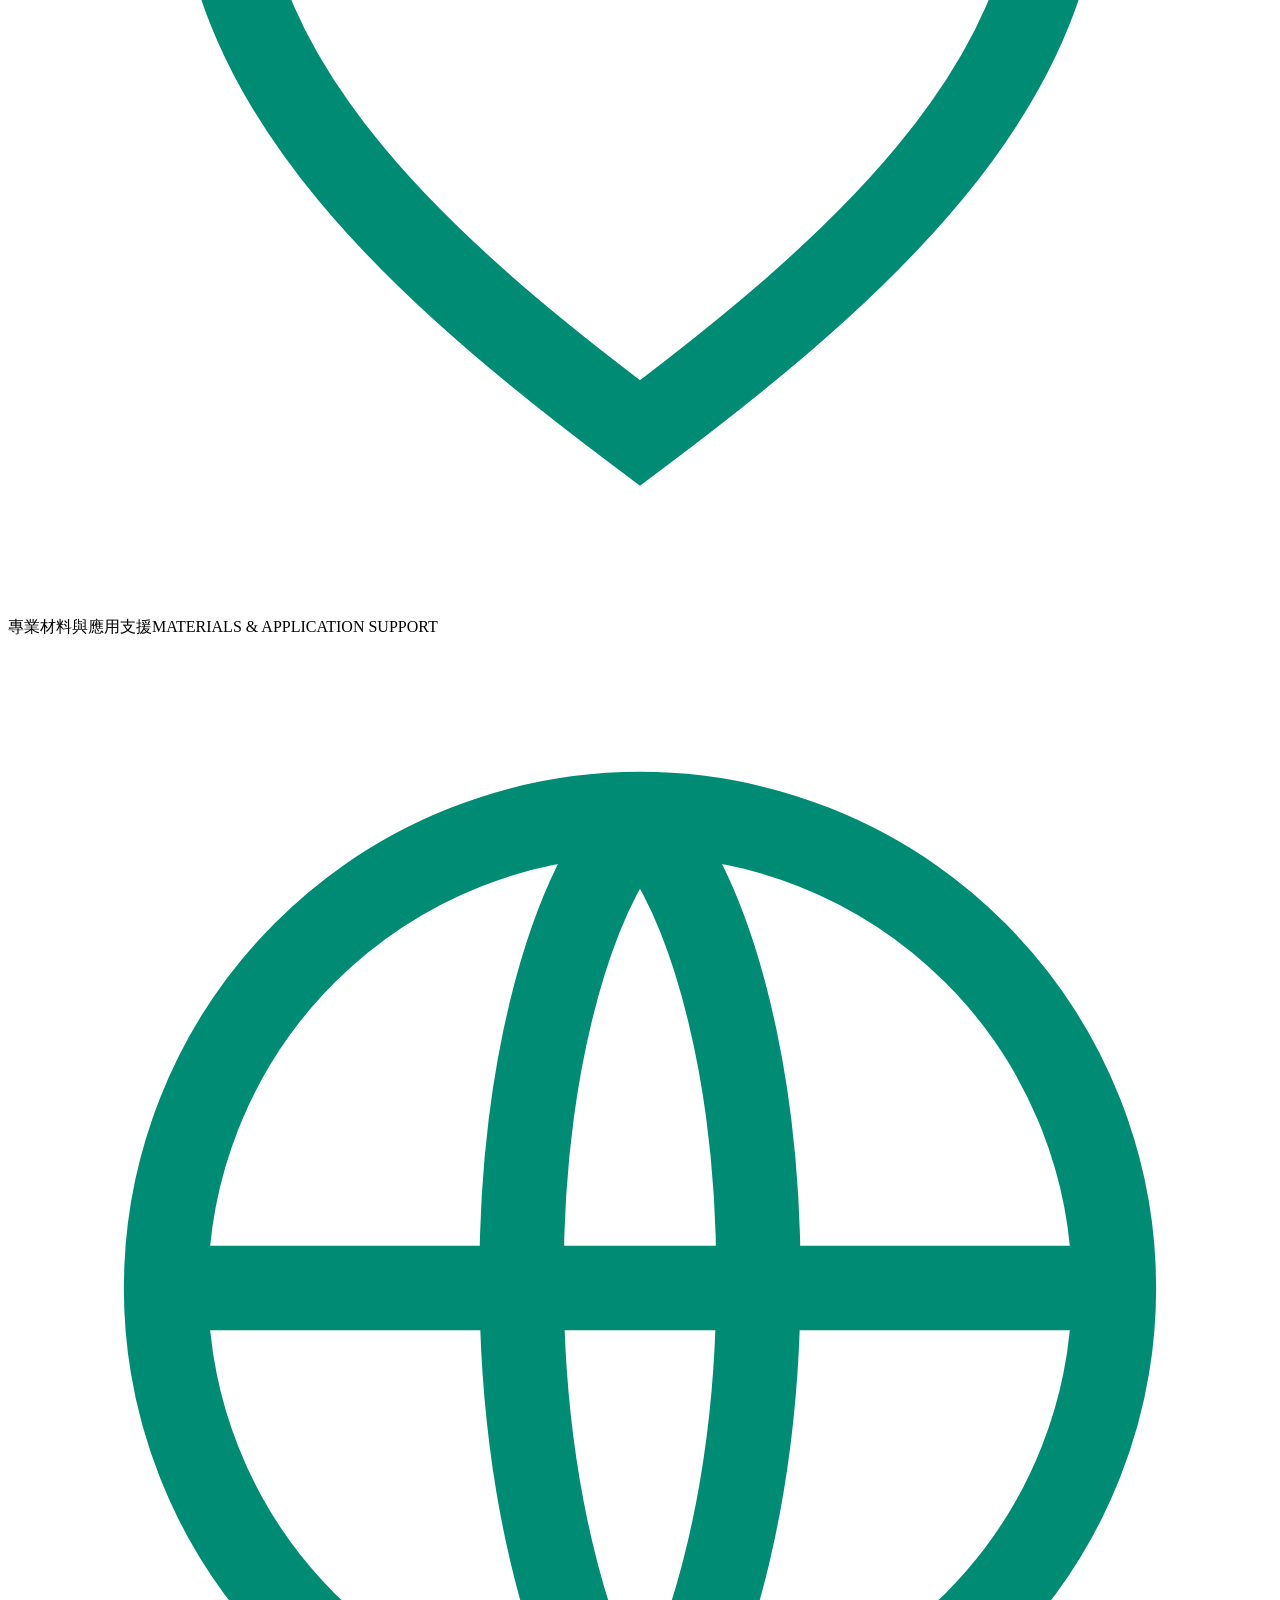
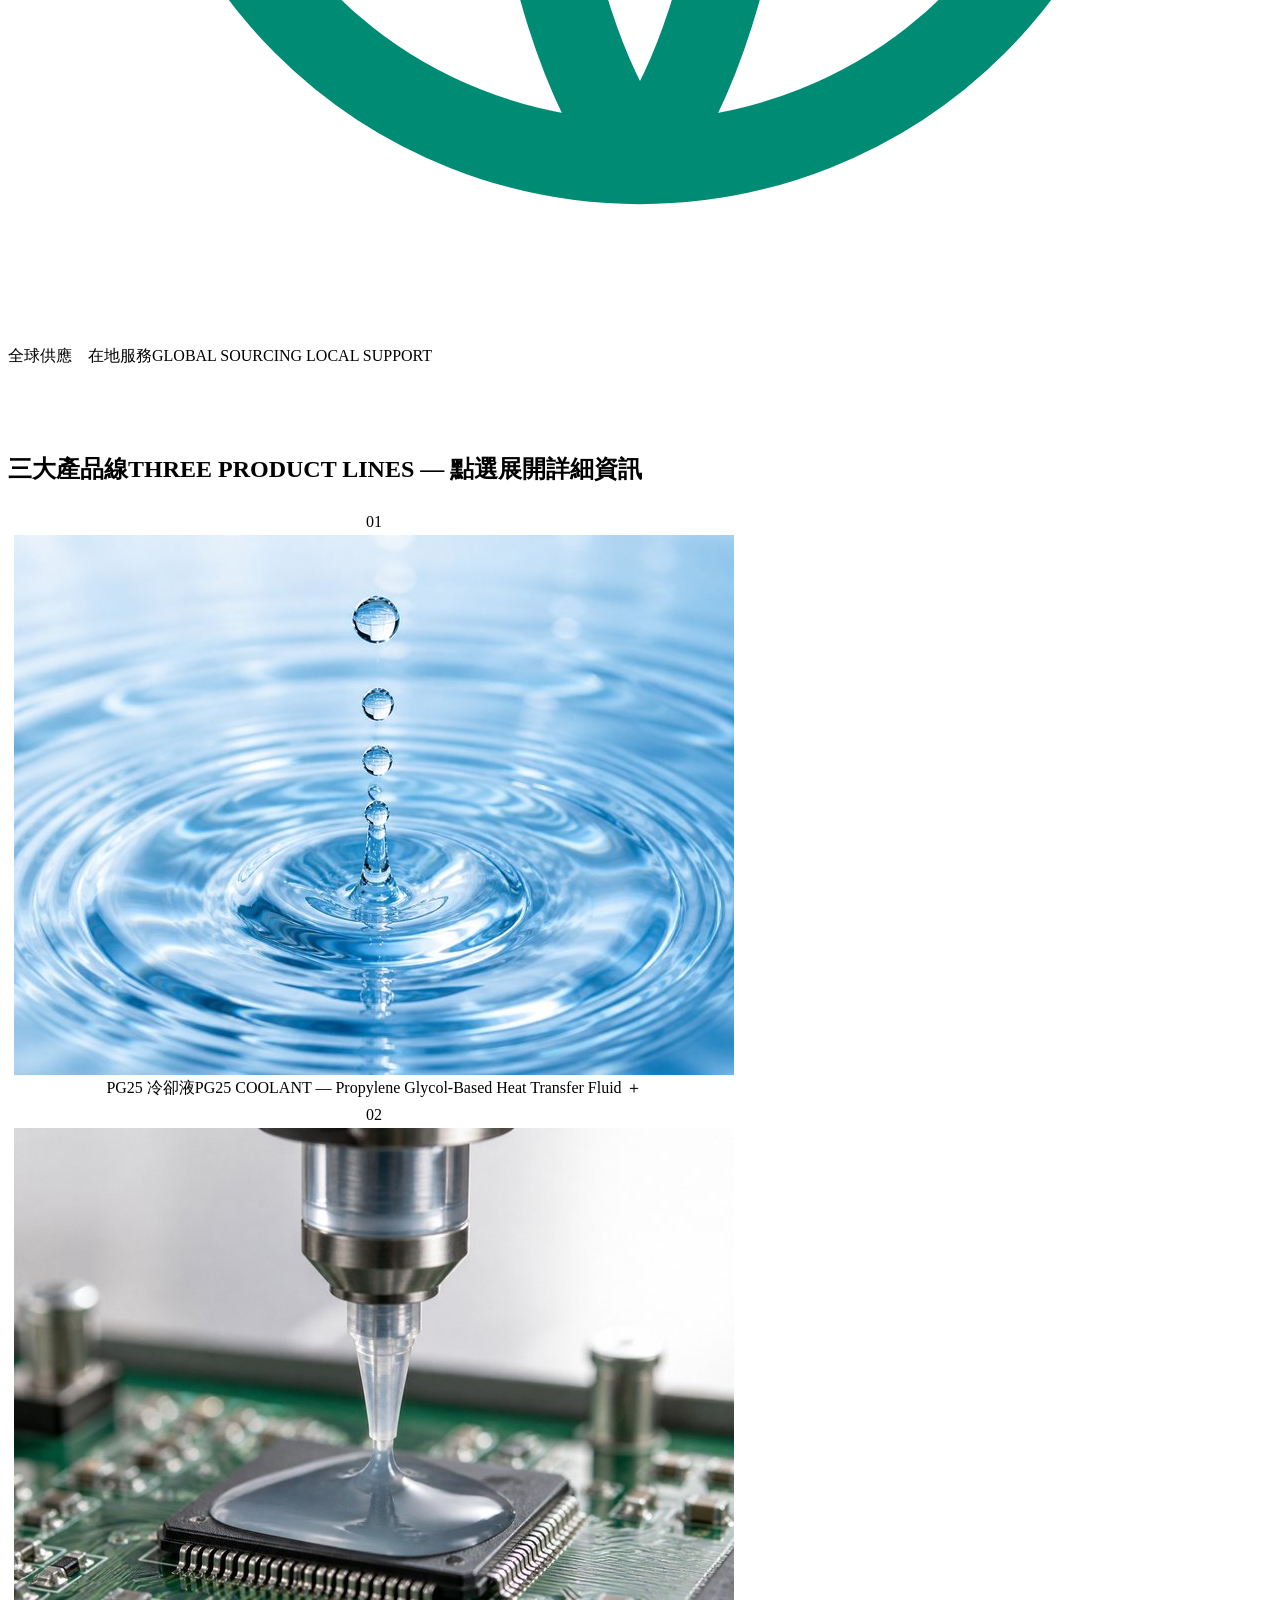
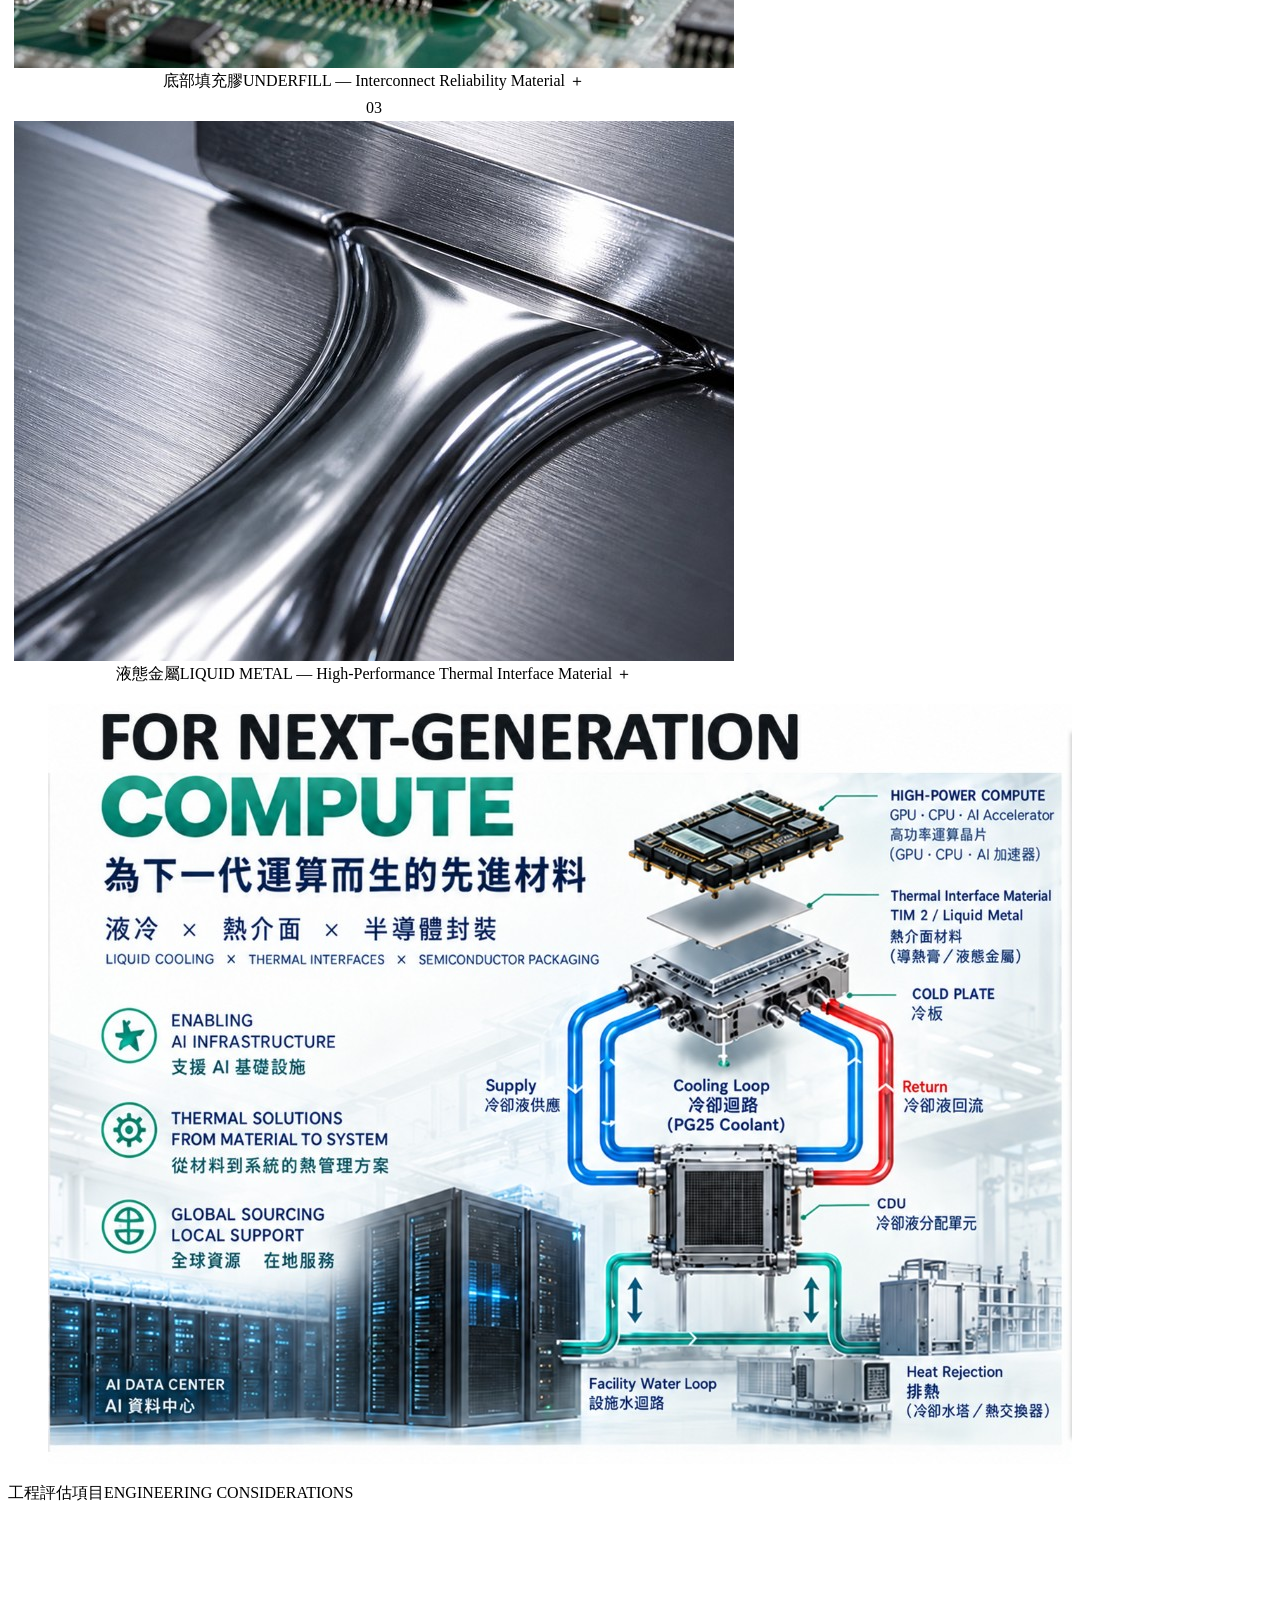
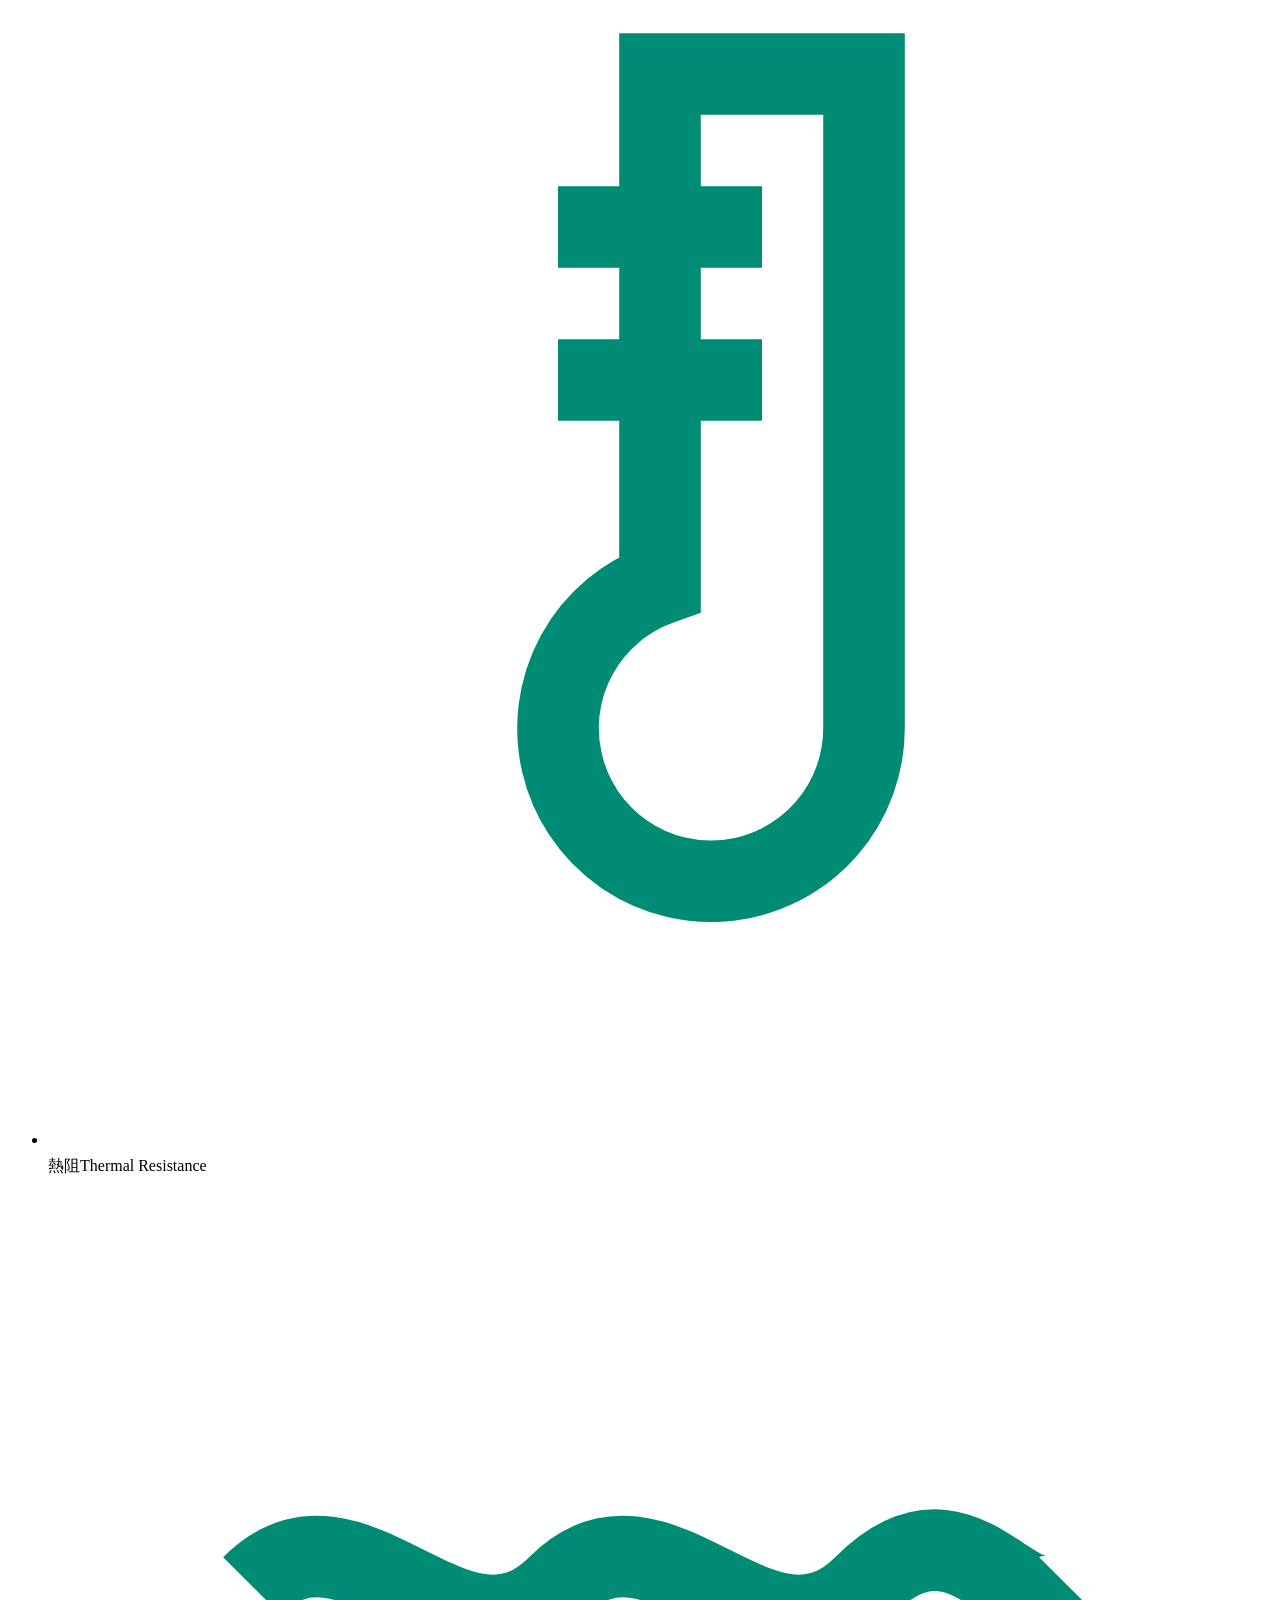
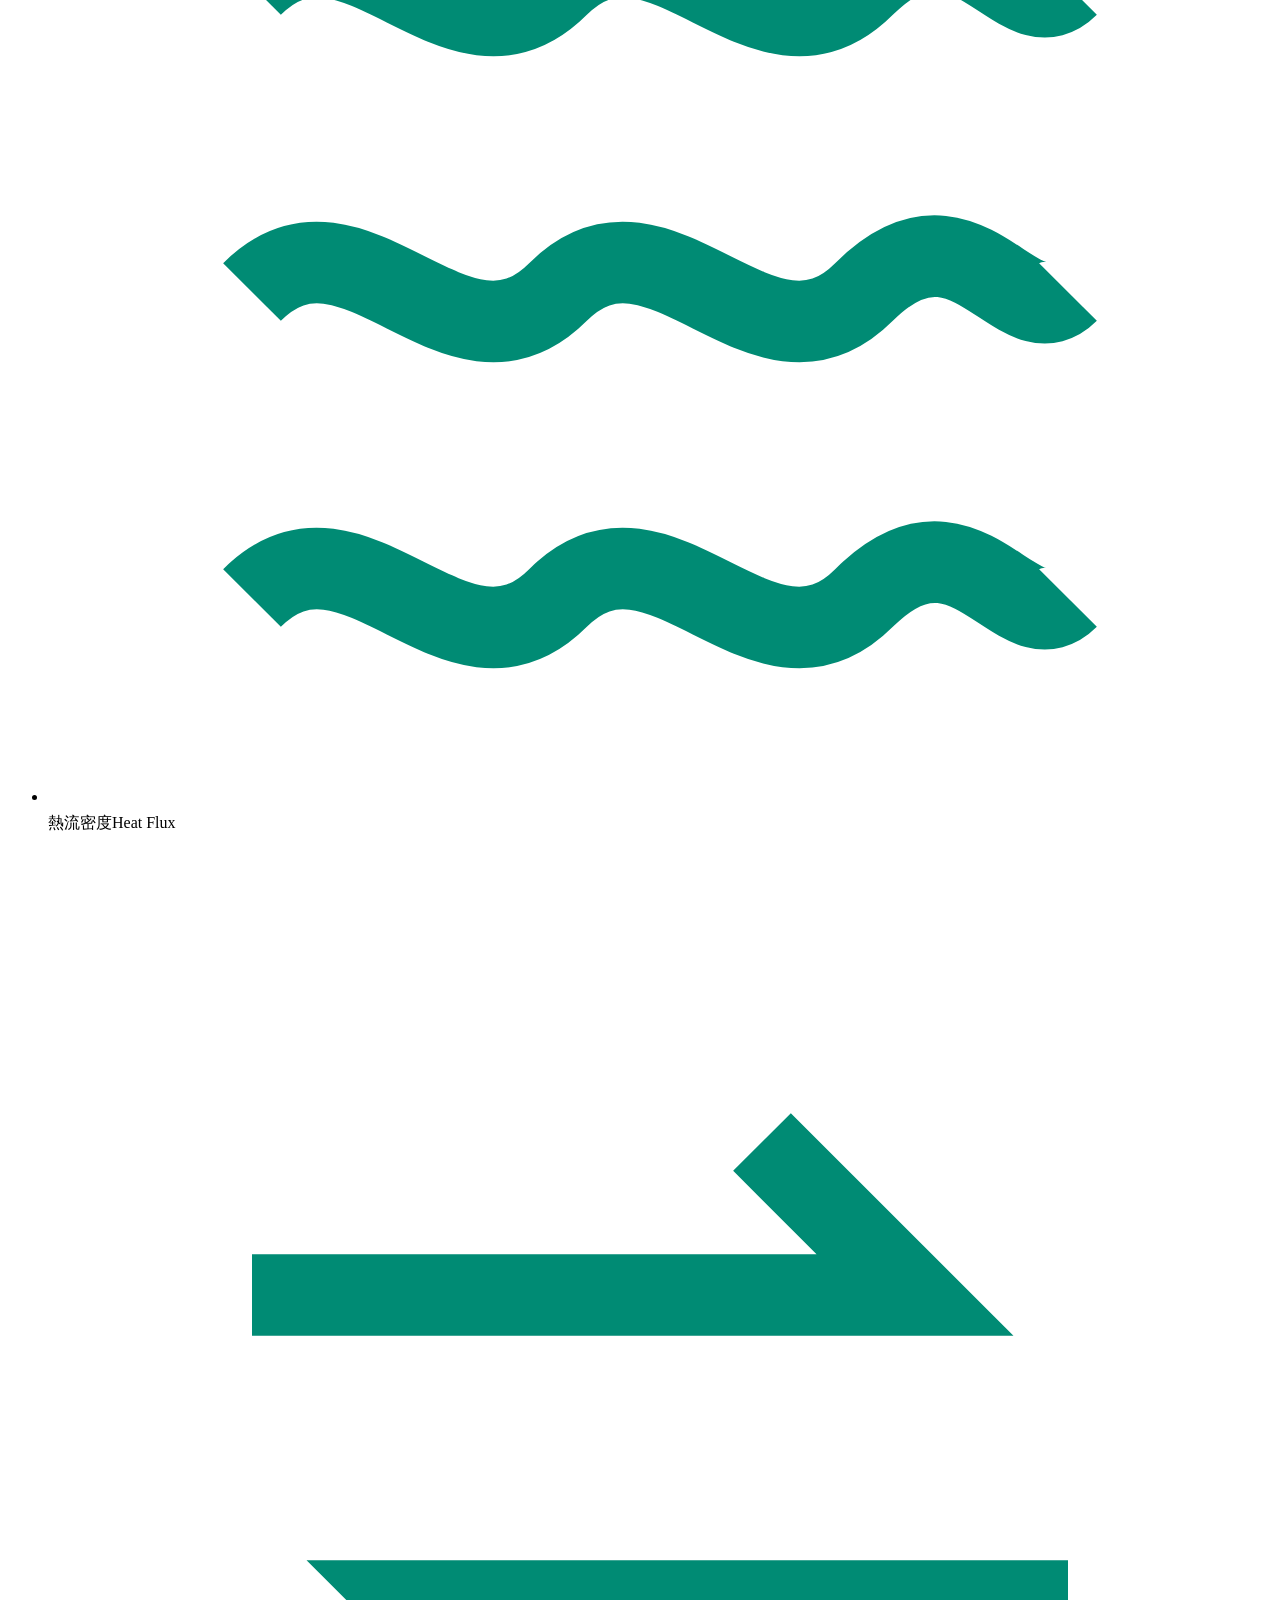
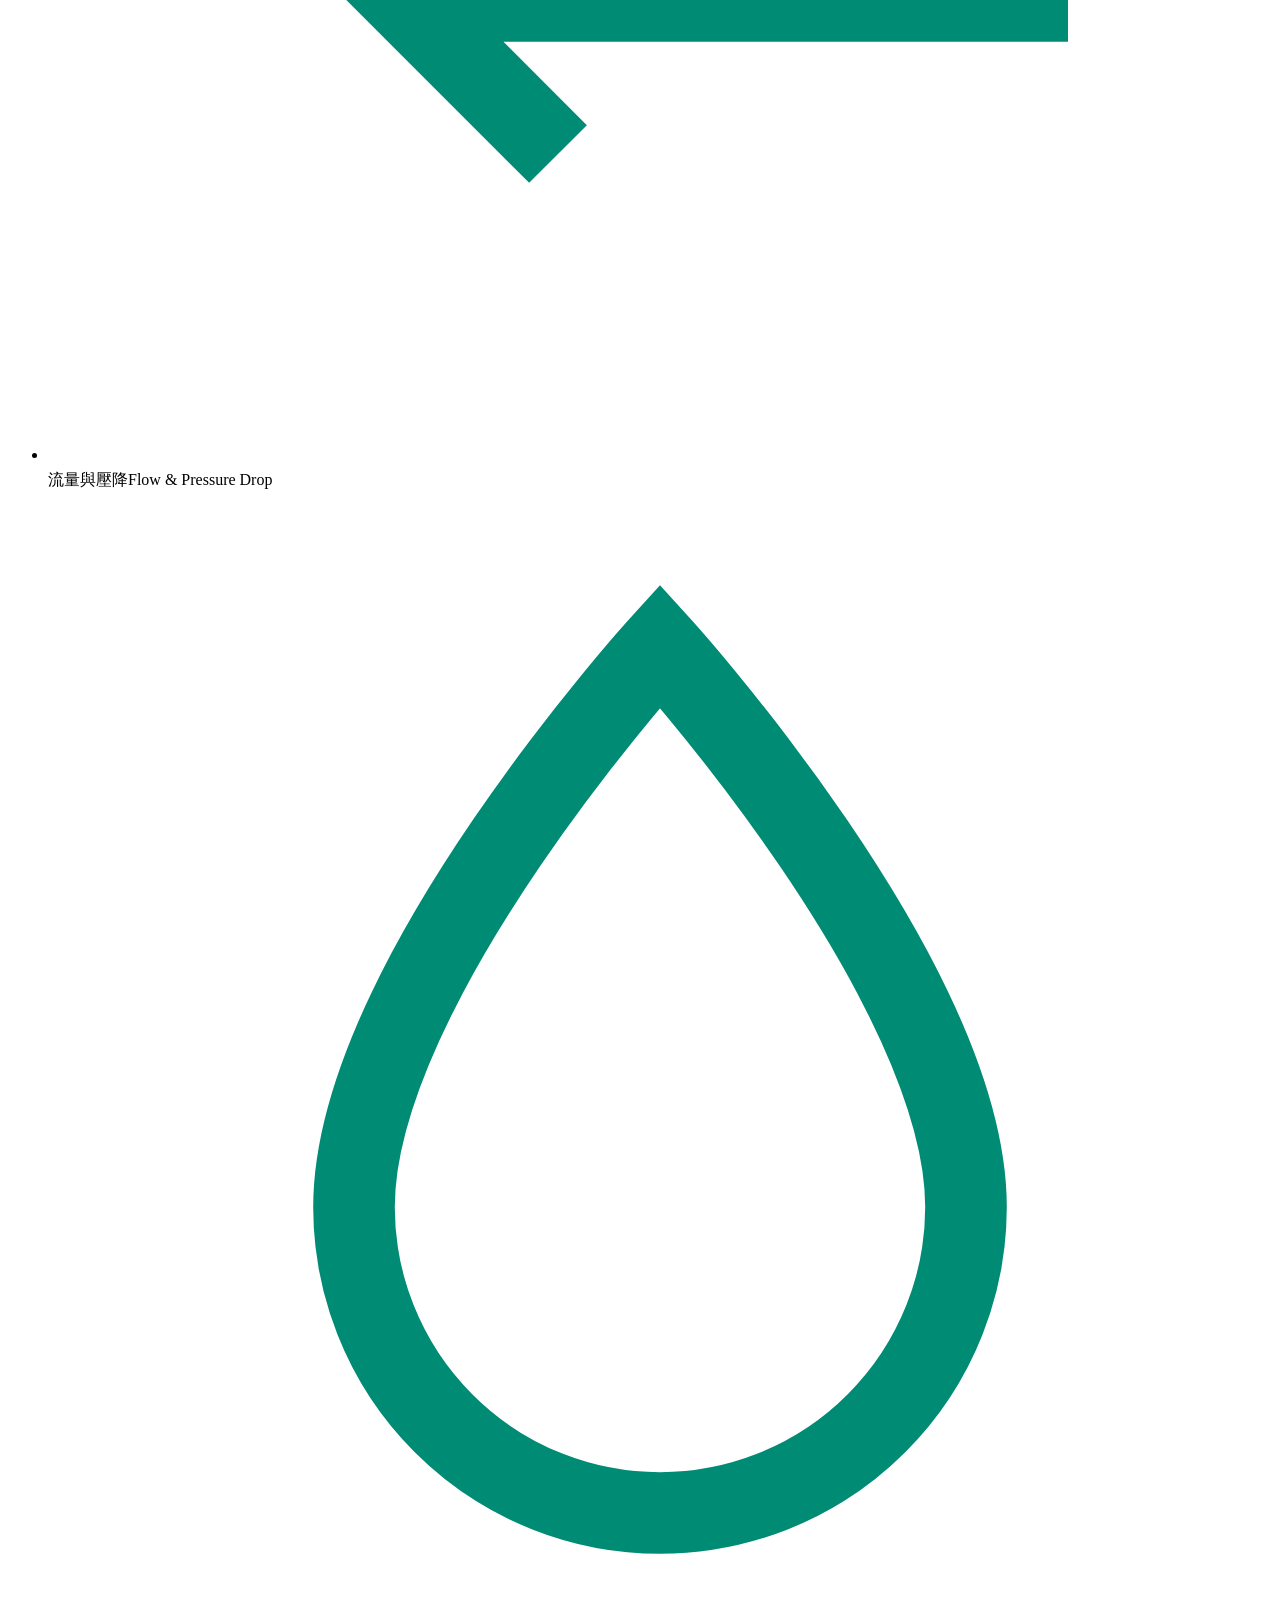
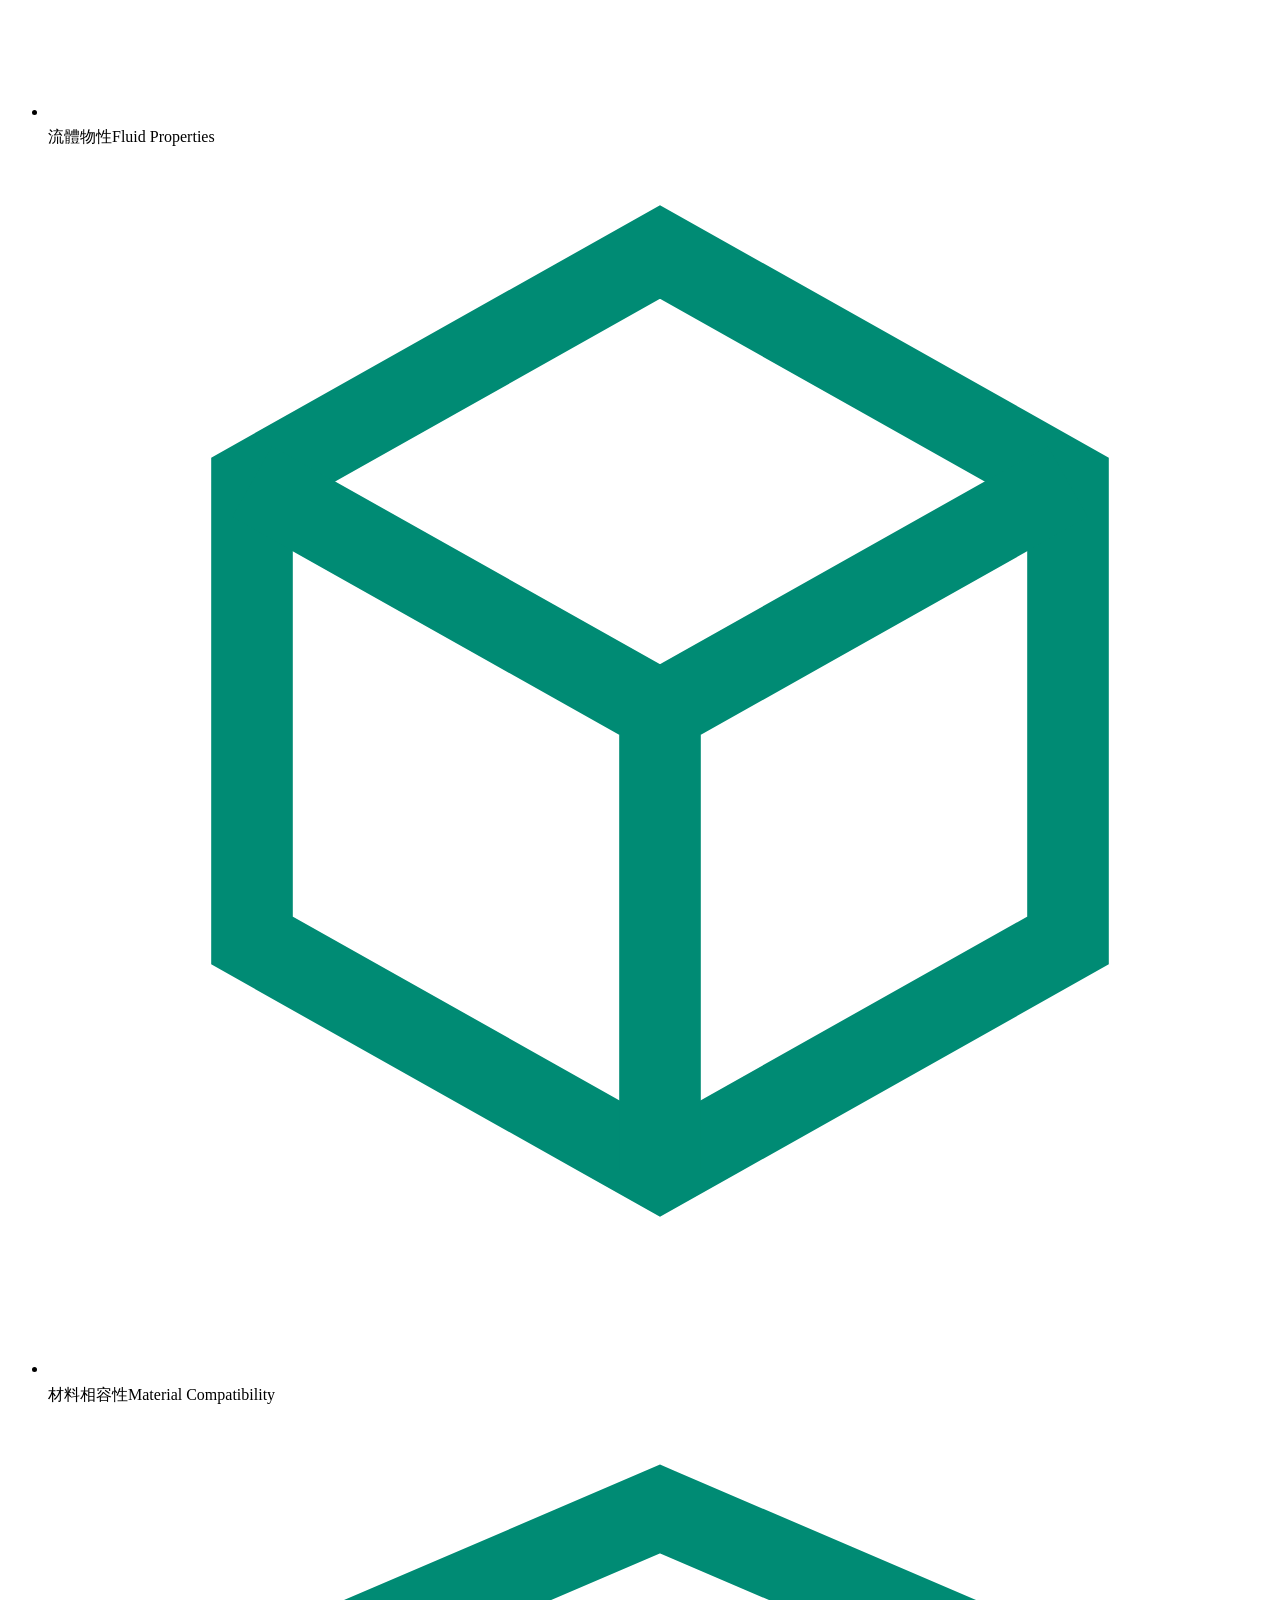
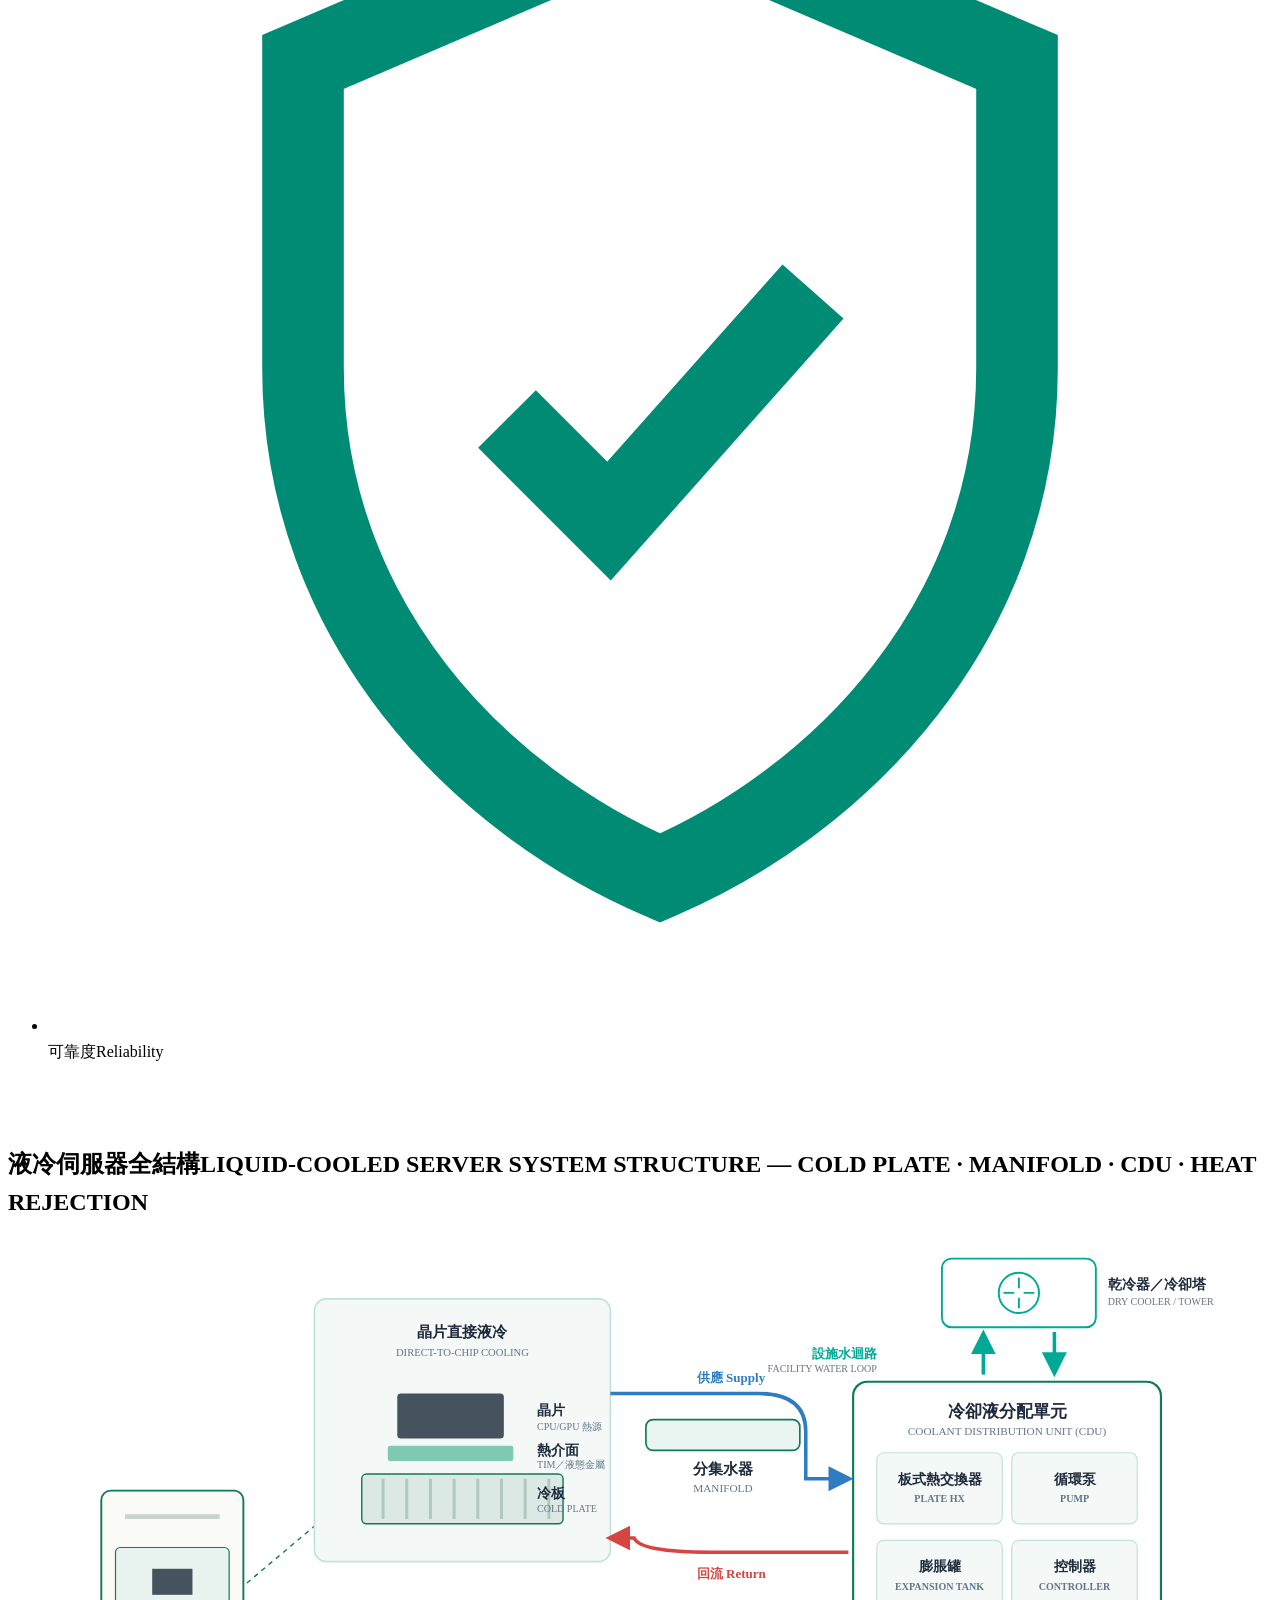
==== commit 984dd275: "Add files via upload" ====
--- a/index.html
+++ b/index.html
@@ -287,21 +287,9 @@
     </section>
   </div>
 
-  <div class="flow-head reveal" style="margin-top:clamp(40px,5vw,70px)"><h2><span class="zh-big">FROM THERMAL REQUIREMENT TO QUALIFIED SUPPLY｜從熱需求到合格供應</span></h2></div>
-    <ol class="flow reveal">
-      <li><span class="f-ico" aria-hidden="true"><svg viewBox="0 0 24 24" fill="none" stroke="#008B74" stroke-width="1.6"><circle cx="12" cy="12" r="8"/><circle cx="12" cy="12" r="3.5"/></svg></span><span class="zh-big">熱管理需求</span><span class="en-small">Thermal Requirement</span></li>
-      <li><span class="f-ico" aria-hidden="true"><svg viewBox="0 0 24 24" fill="none" stroke="#008B74" stroke-width="1.6"><path d="M6 2h9l4 4v16H6z"/><path d="M9 9h7M9 13h7M9 17h5"/></svg></span><span class="zh-big">材料篩選</span><span class="en-small">Material Screening</span></li>
-      <li><span class="f-ico" aria-hidden="true"><svg viewBox="0 0 24 24" fill="none" stroke="#008B74" stroke-width="1.6"><rect x="5" y="4" width="14" height="17" rx="2"/><path d="M9 10l2 2 4-4"/></svg></span><span class="zh-big">相容性評估</span><span class="en-small">Compatibility Review</span></li>
-      <li><span class="f-ico" aria-hidden="true"><svg viewBox="0 0 24 24" fill="none" stroke="#008B74" stroke-width="1.6"><path d="M9 3h6M10 3v6l-5 9a2 2 0 0 0 1.8 3h10.4a2 2 0 0 0 1.8-3l-5-9V3"/></svg></span><span class="zh-big">樣品／新產品導入</span><span class="en-small">Sample / NPI</span></li>
-      <li><span class="f-ico" aria-hidden="true"><svg viewBox="0 0 24 24" fill="none" stroke="#008B74" stroke-width="1.6"><circle cx="12" cy="12" r="3.2"/><path d="M12 2v3M12 19v3M2 12h3M19 12h3M4.9 4.9l2.1 2.1M17 17l2.1 2.1M19.1 4.9L17 7M7 17l-2.1 2.1"/></svg></span><span class="zh-big">系統驗證</span><span class="en-small">System Validation</span></li>
-      <li><span class="f-ico" aria-hidden="true"><svg viewBox="0 0 24 24" fill="none" stroke="#008B74" stroke-width="1.6"><path d="M12 2l7 3v6c0 5-3.5 8.5-7 10-3.5-1.5-7-5-7-10V5z"/><path d="M9 12l2 2 4-4.5"/></svg></span><span class="zh-big">客戶認證</span><span class="en-small">Qualification</span></li>
-      <li><span class="f-ico" aria-hidden="true"><svg viewBox="0 0 24 24" fill="none" stroke="#008B74" stroke-width="1.6"><path d="M2 16V6h11v10M13 9h5l3 4v3h-3"/><circle cx="6.5" cy="18" r="1.8"/><circle cx="16.5" cy="18" r="1.8"/></svg></span><span class="zh-big">量產供應</span><span class="en-small">Serial Supply</span></li>
-      <li><span class="f-ico" aria-hidden="true"><svg viewBox="0 0 24 24" fill="none" stroke="#008B74" stroke-width="1.6"><path d="M20 12a8 8 0 1 1-3-6.2"/><path d="M20 3v5h-5"/></svg></span><span class="zh-big">變更管理</span><span class="en-small">Change Control</span></li>
-    </ol>
-
-    <div class="home-cta reveal">
-      <a class="pill" href="contact.html"><span class="en">Contact Us</span><span class="zh">聯絡我們</span> →</a>
-    </div>
+  
+
+    
   </section>
 </div>
 
--- a/assets/css/style.css
+++ b/assets/css/style.css
@@ -1,12 +1,17 @@
 :root{
-  --green:#0E7A5B; --green-dark:#0B5E46; --mint:#66C99A;
-  --ink:#1A1A1A; --paper:#FAFAF7; --line:#E6E8E8;
-  --gray:#565D5A; --micro:#6E7571;
-  --sans:'Inter','Noto Sans TC',system-ui,-apple-system,sans-serif;
-  --serif:'Source Serif 4','Noto Sans TC',Georgia,serif;
-  --wrap:1360px; --pad:clamp(20px,4vw,48px);
-}
-*,*::before,*::after{box-sizing:border-box;margin:0;padding:0}
+  --fs-display:clamp(34px,4.2vw,58px);
+  --fs-h2:clamp(24px,2.6vw,36px);
+  --fs-h3:clamp(17px,1.5vw,21px);
+  --fs-statement:clamp(20px,2.1vw,30px);
+  --fs-zhbig:clamp(15px,1.4vw,19px);
+  --fs-tag:clamp(14px,1.2vw,17px);
+}
+:root{
+  --logo-h-head:52px;
+  --logo-h-foot:30px;
+  --logo-h-card:48px;
+  --logo-h-strip:44px;
+}
 html{scroll-behavior:smooth}
 html,body{overflow-x:clip}
 body{font-family:var(--sans);background:var(--paper);color:var(--ink);font-size:16px;line-height:1.6;-webkit-font-smoothing:antialiased}
@@ -20,22 +25,13 @@
 .skip:focus{top:0}
 .wrap{max-width:var(--wrap);margin-inline:auto;padding-inline:var(--pad)}
 section{scroll-margin-top:96px}
-
-/* ---------- language visibility ---------- */
-html.lang-en .zh{display:none}
 html.lang-zh .en{display:none}
-
-/* ---------- micro type ---------- */
-.micro{font-size:11px;font-weight:600;letter-spacing:.18em;text-transform:uppercase;color:var(--micro)}
 .micro.green{color:var(--green)}
 .num{font-variant-numeric:tabular-nums}
-
-/* ---------- header ---------- */
-.site-head{position:sticky;top:0;z-index:100;background:rgba(250,250,247,.94);backdrop-filter:blur(12px);border-bottom:1px solid var(--line);transition:box-shadow .3s}
 .site-head.scrolled{box-shadow:0 6px 24px rgba(26,26,26,.07)}
 .head-in{display:flex;align-items:center;justify-content:space-between;gap:24px;height:76px}
 .logo{display:flex;align-items:center;flex-shrink:0}
-.logo img{height:40px;width:auto;max-width:min(340px,44vw);object-fit:contain;object-position:left}
+.logo img{height:var(--logo-h-head)!important;width:auto!important;object-fit:contain;object-position:left}
 .main-nav{display:flex;gap:clamp(16px,2.4vw,36px)}
 .main-nav a{font-size:13.5px;font-weight:600;letter-spacing:.04em;text-transform:uppercase;color:var(--gray);padding:6px 2px;border-bottom:2px solid transparent;transition:color .2s}
 .main-nav a:hover{color:var(--ink)}
@@ -53,9 +49,6 @@
 .burger[aria-expanded="true"] span:nth-child(1){transform:translateY(7px) rotate(45deg)}
 .burger[aria-expanded="true"] span:nth-child(2){opacity:0}
 .burger[aria-expanded="true"] span:nth-child(3){transform:translateY(-7px) rotate(-45deg)}
-
-/* ---------- hero ---------- */
-.hero{display:grid;grid-template-columns:4.2fr 5.7fr 2.6fr;border-bottom:1px solid var(--line);min-height:min(680px,86vh)}
 .hero-media{position:relative;overflow:hidden;min-height:320px}
 .hero-media img{position:absolute;inset:0;width:100%;height:100%;object-fit:cover}
 .rail-txt{position:absolute;left:20px;color:#fff;font-size:10px;font-weight:600;letter-spacing:.2em;text-transform:uppercase;line-height:2.1;text-shadow:0 1px 10px rgba(0,0,0,.5)}
@@ -63,7 +56,7 @@
 .hero-copy{padding:clamp(44px,6vw,88px) clamp(28px,4vw,64px);display:flex;flex-direction:column;justify-content:center;gap:22px}
 .eyebrow{display:inline-flex;align-items:center;gap:10px}
 .eyebrow::before{content:"";width:34px;height:2px;background:var(--green)}
-h1{font-size:clamp(42px,5.4vw,80px);font-weight:800;line-height:1.02;letter-spacing:-.035em}
+h1{font-size:--fs-display;font-weight:800;line-height:1.02;letter-spacing:-.035em}
 h1 .hl{color:var(--green)}
 .sub-headline{font-size:clamp(15px,1.25vw,18px);font-weight:700;letter-spacing:.01em;color:var(--ink)}
 .hero-lead{font-size:clamp(15px,1.15vw,17px);line-height:1.75;color:var(--gray);max-width:56ch}
@@ -76,37 +69,27 @@
 .idx a:hover{color:var(--green);padding-left:10px}
 .idx .n{color:var(--green);font-weight:800}
 html.lang-zh .idx a span.label{letter-spacing:.06em}
-
-/* ---------- section scaffolding ---------- */
-.sec{padding:clamp(72px,9vw,132px) 0}
 .sec-head{display:flex;align-items:baseline;gap:18px;margin-bottom:clamp(36px,4.5vw,64px)}
 .sec-head .n{font-size:clamp(20px,2vw,28px);font-weight:800;color:var(--green)}
-.sec-head h2{font-size:clamp(22px,2.3vw,34px);font-weight:800;letter-spacing:.015em;text-transform:uppercase}
+.sec-head h2{font-size:--fs-h2;font-weight:800;letter-spacing:.015em;text-transform:uppercase}
 .sec-head .tick{flex:1;height:1px;background:var(--line)}
 .sec-head .sub{font-size:12px;font-weight:600;letter-spacing:.16em;text-transform:uppercase;color:var(--micro)}
 html.lang-zh .sec-head h2{letter-spacing:.08em}
 html.lang-zh .sec-head .sub,html.lang-zh .rail-tag,html.lang-zh .micro{letter-spacing:.12em}
-
-/* ---------- vision / mission ---------- */
-.vm{display:grid;grid-template-columns:5fr 7fr;border-top:1px solid var(--line)}
 .vm-vision{padding:clamp(48px,5.5vw,84px) clamp(28px,4vw,64px) clamp(48px,5.5vw,84px) 0;display:flex;flex-direction:column;gap:28px;justify-content:center}
 .vm-mission{border-left:1px solid var(--line);padding:clamp(48px,5.5vw,84px) 0 clamp(48px,5.5vw,84px) clamp(28px,4vw,64px)}
-.mini-head{display:flex;align-items:baseline;gap:14px;margin-bottom:clamp(24px,3vw,40px)}
-.mini-head .n{font-weight:800;color:var(--green);font-size:clamp(20px,2vw,28px)}
-.mini-head .t{font-size:clamp(22px,2.3vw,34px);font-weight:800;letter-spacing:.015em;text-transform:uppercase}
+.statement{font-family:var(--serif);font-weight:300;font-size:clamp(26px,2.6vw,40px);line-height:1.3;letter-spacing:-.01em}
 .statement .hl{color:var(--green)}
-html.lang-zh .zh-alt{font-size:14.5px;color:var(--gray);line-height:1.9;border-left:2px solid var(--mint);padding-left:16px}
+html.lang-zh .statement{font-family:var(--sans);font-weight:700;font-size:clamp(21px,1.9vw,28px);line-height:1.6;letter-spacing:.02em}
+.zh-alt{font-size:14.5px;color:var(--gray);line-height:1.9;border-left:2px solid var(--mint);padding-left:16px}
 html.lang-zh .zh-alt{border-left-color:var(--line);color:var(--micro)}
-.m-statement{font-size:clamp(22px,1.9vw,30px);font-weight:800;line-height:1.28;letter-spacing:-.02em;margin:18px 0 20px}
+.m-statement{font-size:--fs-statement;font-weight:800;line-height:1.28;letter-spacing:-.02em;margin:18px 0 20px}
 .m-statement .hl{color:var(--green)}
 html.lang-zh .m-statement{letter-spacing:.02em;line-height:1.5}
 .m-body{font-size:15px;line-height:1.8;color:var(--gray);max-width:54ch}
 .m-body + .m-body.zh-only{margin-top:16px}
 html.lang-en .zh-only{display:none}
 html.lang-zh .en-only{display:none}
-
-/* ---------- values ---------- */
-.val-grid{display:grid;grid-template-columns:repeat(3,1fr);border-top:1px solid var(--line)}
 .vcol{padding:clamp(32px,3.5vw,52px) clamp(22px,2.6vw,40px);border-left:1px solid var(--line);display:flex;flex-direction:column;gap:0}
 .vcol:first-child{border-left:0;padding-left:0}
 .vhead{display:flex;align-items:flex-start;gap:16px}
@@ -116,9 +99,6 @@
 .vcol h3{margin:10px 0 14px;font-size:clamp(18px,1.6vw,22px);font-weight:800;line-height:1.3;letter-spacing:-.01em}
 .vcol p{font-size:14.5px;line-height:1.8;color:var(--gray)}
 .vcol p + p{margin-top:12px}
-
-/* ---------- network ---------- */
-.net{display:grid;grid-template-columns:4.8fr 4.6fr 2.7fr;gap:clamp(32px,4vw,64px);align-items:start}
 .net-copy h3{font-size:clamp(24px,2.4vw,36px);font-weight:800;line-height:1.18;letter-spacing:-.025em;margin-bottom:8px}
 html.lang-zh .net-copy h3{letter-spacing:.02em;line-height:1.4}
 .net-copy .sub2{font-size:13px;font-weight:700;letter-spacing:.14em;text-transform:uppercase;color:var(--green);margin-bottom:22px}
@@ -126,12 +106,22 @@
 .net-copy{border-left:2px solid var(--green);padding-left:clamp(20px,2.4vw,32px)}
 .net-map svg{width:100%;height:auto;display:block}
 .map-note{margin-top:10px}
-.dot{fill:#A9D3C2}
-.mk{fill:var(--green);cursor:pointer;transition:r .2s}
+.map-land{filter:drop-shadow(0 1px 0 rgba(26,26,26,.03))}
+.mk-off{fill:#0E4D3C;cursor:pointer}
+.mk-wh{fill:#4AA583;stroke:#F4F6F4;stroke-width:.16;cursor:pointer}
 .mk-halo{fill:none;stroke:var(--mint);stroke-width:.14;opacity:.9}
-.mk-label{font-size:2.4px;font-weight:700;fill:var(--ink);letter-spacing:.02px}
-.mk-lead{stroke:var(--green);stroke-width:.12;opacity:.6}
+.route{stroke:#86C5AE;stroke-width:.16;stroke-dasharray:.7 .55;fill:none;opacity:.85}
+.mk-label{font-size:2.3px;font-weight:700;fill:#1E2221;letter-spacing:.02px}
 .mk-label.halo{stroke:#FAFAF7;stroke-width:.8;paint-order:stroke}
+.mk-lead{stroke:#0E4D3C;stroke-width:.12;opacity:.55}
+.map-legend{display:flex;flex-wrap:wrap;gap:12px;margin-top:14px}
+.map-legend .lg-item{display:inline-flex;align-items:center;gap:8px;background:#ECEEEA;border-radius:999px;padding:6px 14px;font-size:11px;font-weight:600;letter-spacing:.06em;color:#1E2221}
+.map-legend .lg{width:12px;height:12px;display:inline-block}
+.map-legend .lg-office{background:#0E4D3C;border-radius:50%}
+.map-legend .lg-wh{background:#4AA583;border-radius:2px}
+.map-legend .lg-route{background:transparent;height:0;border-top:2px dashed #4AA583;width:16px}
+.map-figure{margin:0 0 6px}
+.map-figure img{width:100%;height:auto;display:block}
 .net-list{border-left:1px solid var(--line);padding-left:clamp(18px,2vw,30px);display:flex;flex-direction:column;gap:18px}
 .net-list .micro{margin-bottom:4px}
 .net-list ul{list-style:none;display:flex;flex-direction:column;gap:14px}
@@ -139,9 +129,6 @@
 .net-list li::before{content:"";width:7px;height:7px;background:var(--green);border-radius:50%;flex-shrink:0;margin-top:6px}
 .net-list b{display:block;font-weight:700}
 .net-list span{color:var(--gray);font-size:12.5px}
-
-/* ---------- locations ---------- */
-.loc-grid{display:grid;grid-template-columns:repeat(3,1fr);gap:1px;background:var(--line);border:1px solid var(--line)}
 .lcard{background:var(--paper);display:flex;flex-direction:column;transition:background .2s}
 .lcard .ph{height:200px;overflow:hidden;position:relative}
 .lcard .ph img{width:100%;height:100%;object-fit:cover;transition:transform .6s ease}
@@ -157,10 +144,8 @@
 .lrole-zh{font-size:13px;line-height:1.7;color:var(--micro)}
 .loc-note{margin-top:22px;font-size:12px;line-height:1.7;color:var(--micro);max-width:88ch}
 .lcard.flash{animation:flash 1.8s ease}
-@keyframes flash{0%,60%{box-shadow:inset 0 0 0 2px var(--green)}100%{box-shadow:inset 0 0 0 0 rgba(14,122,91,0)}}
-
-/* ---------- gallery ---------- */
-.gal-grid{display:grid;grid-template-columns:repeat(6,1fr);gap:22px}
+@keyframes flash{0%,60%{box-shadow:inset 0 0 0 2px var(--green)}
+100%{box-shadow:inset 0 0 0 0 rgba(14,122,91,0)}
 .gtile{display:flex;flex-direction:column;gap:10px}
 .gtile .gimg{overflow:hidden;height:300px}
 .gtile .gimg img{width:100%;height:100%;object-fit:cover;transition:transform .6s ease}
@@ -179,35 +164,17 @@
 .gquote p .hl{color:var(--green)}
 .gquote .micro{color:var(--green)}
 .gal-note{margin-top:20px}
-
-/* ---------- presence ---------- */
-.pres-grid{display:grid;grid-template-columns:1fr 1fr;gap:22px}
 .pcard{border:1px solid var(--line);background:#FDFDFB;padding:clamp(28px,3vw,44px);display:flex;flex-direction:column;gap:18px}
 .plogo{height:76px;display:flex;align-items:center}
-.plogo img{height:48px;width:auto}
+.plogo img{height:var(--logo-h-card)!important;width:auto!important;object-fit:contain;object-position:left}
 .plogo .ds-mono{display:flex;flex-direction:column;gap:6px}
 .plogo .ds-box{width:58px;height:58px;border:1.5px dashed #BFC5C1;display:flex;align-items:center;justify-content:center;font-weight:800;font-size:20px;color:var(--green);letter-spacing:.02em}
-.pcard h3{font-size:20px;font-weight:800;letter-spacing:.01em}
+.pcard h3{font-size:--fs-h3;font-weight:800;letter-spacing:.01em}
 .pcard .pname-zh{font-size:15px;font-weight:700;color:var(--gray)}
 .pcard .prole{font-size:14px;line-height:1.7;color:var(--gray);border-top:1px solid var(--line);padding-top:16px;margin-top:2px}
-.pcard-media{display:grid;grid-template-columns:1fr 1fr;gap:12px;margin-top:18px}
-.pcard-media.solo{grid-template-columns:1fr;max-width:420px}
-.hq-band{display:grid;grid-template-columns:1.5fr 1fr;gap:0;margin-top:18px;border:1px solid var(--line);align-items:stretch}
-.hq-band .hq-img{overflow:hidden}
-.hq-band .hq-img img{width:100%;height:100%;min-height:230px;object-fit:cover;display:block}
-.hq-band .hq-info{padding:clamp(20px,2.4vw,32px);display:flex;flex-direction:column;justify-content:center;gap:10px;border-left:1px solid var(--line)}
-.hq-band h4{font-size:clamp(17px,1.5vw,21px);font-weight:800;letter-spacing:-.01em}
-.pcard-media img{width:100%;height:150px;object-fit:cover;display:block}
-.pcard-media .cap{display:block;font-size:11px;font-weight:600;letter-spacing:.08em;text-transform:uppercase;color:var(--micro);margin-top:8px}
-.pcard-media.solo .cap{margin-top:10px}
-@media (max-width:700px){.hq-band{grid-template-columns:1fr}.hq-band .hq-info{border-left:0;border-top:1px solid var(--line)}}
-.paddr{font-size:13px;line-height:1.7;color:var(--gray);margin-top:8px}
 .pres-note{margin-top:20px}
-
-/* ---------- contact ---------- */
-.contact{background:var(--ink);color:#F1F2EF}
 .contact .wrap{display:grid;grid-template-columns:1.2fr 1fr;gap:clamp(36px,5vw,80px);padding-top:clamp(72px,8vw,120px);padding-bottom:clamp(72px,8vw,120px)}
-.contact h2{font-size:clamp(30px,3.4vw,52px);font-weight:800;letter-spacing:-.03em;line-height:1.06}
+.contact h2{font-size:--fs-display;font-weight:800;letter-spacing:-.03em;line-height:1.06}
 html.lang-zh .contact h2{letter-spacing:.02em;line-height:1.3}
 .contact h2 .hl{color:var(--mint)}
 .contact .lead{margin-top:18px;font-size:15.5px;line-height:1.8;color:#B9BEB9;max-width:52ch}
@@ -219,25 +186,147 @@
 .contact .pill{align-self:flex-start;margin-top:8px;background:var(--green)}
 .contact .pill:hover{background:var(--green-dark)}
 .c-note{margin-top:16px;font-size:12px;color:#7C827D;line-height:1.7}
-
-/* ---------- footer ---------- */
-.site-foot{border-top:1px solid var(--line);padding:44px 0 36px}
 .foot-in{display:flex;flex-wrap:wrap;align-items:center;justify-content:space-between;gap:20px}
-.foot-in img{height:30px;width:auto}
+.foot-in img{height:var(--logo-h-foot)!important;width:auto!important;object-fit:contain;object-position:left}
 .foot-nav{display:flex;gap:20px;flex-wrap:wrap}
 .foot-nav a{font-size:12px;font-weight:600;letter-spacing:.08em;text-transform:uppercase;color:var(--micro)}
 .foot-nav a:hover{color:var(--green)}
 .foot-legal{margin-top:26px;padding-top:20px;border-top:1px solid var(--line);display:flex;flex-wrap:wrap;justify-content:space-between;gap:10px;font-size:11.5px;color:var(--micro)}
-
-/* ---------- toast ---------- */
-#toast{position:fixed;left:50%;bottom:28px;transform:translate(-50%,80px);background:var(--ink);color:#fff;font-size:13px;font-weight:600;padding:13px 22px;border-radius:999px;box-shadow:0 10px 30px rgba(0,0,0,.25);opacity:0;transition:transform .35s,opacity .35s;z-index:300;pointer-events:none;max-width:88vw;text-align:center}
 #toast.show{transform:translate(-50%,0);opacity:1}
-
-/* ---------- reveal ---------- */
-.reveal{animation:fadeUp .65s ease both}
-@keyframes fadeUp{from{opacity:0;transform:translateY(22px)}to{opacity:1;transform:none}}
-
-/* ---------- responsive ---------- */
+@keyframes fadeUp{from{opacity:0;transform:translateY(22px)}
+to{opacity:1;transform:none}
+.page-head .ph-title{margin:16px 0 18px;font-size:--fs-display;font-weight:800;letter-spacing:-.03em;line-height:1.05}
+html.lang-zh .page-head .ph-title{letter-spacing:.02em;line-height:1.25}
+.page-head .hero-lead{max-width:62ch}
+.map-hero{border-bottom:1px solid var(--line);background:#FBFBF8}
+.map-hero img{width:100%;height:auto;display:block}
+.mast{background:#fff;border-bottom:1px solid var(--line)}
+.mast-grid{display:grid;grid-template-columns:1.05fr 1.3fr 1.05fr;align-items:center;gap:clamp(20px,3vw,48px);padding-top:clamp(22px,3vw,36px);padding-bottom:clamp(16px,2vw,26px)}
+.mast-brand img{height:60px;width:auto;max-width:min(320px,40vw);object-fit:contain;object-position:left}
+.mast-tag{margin-top:10px;font-size:12px;font-weight:700;letter-spacing:.1em;text-transform:uppercase;color:var(--green)}
+.mast-slogan{text-align:center}
+.mast-slogan .l1{font-size:clamp(14px,1.5vw,21px);font-weight:800;letter-spacing:.05em;color:#1E4B8B}
+.mast-slogan .zh-line{margin-top:8px;color:#1E293B}
+.mast-photo{position:relative;overflow:hidden;min-height:200px;clip-path:polygon(12% 0,100% 0,100% 100%,0 100%)}
+.mast-photo img{position:absolute;inset:0;width:100%;height:100%;object-fit:cover}
+.mast-title{padding-bottom:clamp(18px,2.6vw,30px);font-size:--fs-display;font-weight:800;letter-spacing:-.02em;line-height:1.02}
+.mast-title .hl{color:#008B74}
+.adv3{display:grid;grid-template-columns:1.08fr 1.5fr .8fr;gap:clamp(22px,3vw,52px);align-items:start;padding-top:clamp(30px,3.5vw,52px);padding-bottom:clamp(14px,2vw,24px)}
+.adv-left h2{font-size:--fs-h2;font-weight:800;letter-spacing:-.02em;line-height:1.05}
+.adv-left .navy{color:#1E293B}
+.adv-left .hl{color:#008B74}
+.adv-zh{margin-top:16px;font-size:--fs-zhbig;font-weight:800}
+.adv-tags{margin-top:12px;font-size:--fs-tag;font-weight:700;color:#1E293B}
+.adv-tags-en{margin-top:6px;font-size:11px;font-weight:600;letter-spacing:.08em;color:#475569}
+.adv-fig{margin:0}
+.adv-fig img{width:100%;height:auto;display:block}
+.vbadges{display:flex;flex-direction:column;gap:18px;margin-top:26px}
+.badge{display:flex;align-items:center;gap:14px}
+.badge .ico{width:40px;height:40px;flex-shrink:0;border:1.6px solid #008B74;border-radius:50%;display:inline-flex;align-items:center;justify-content:center}
+.badge .ico svg{width:20px;height:20px}
+.badge p{display:flex;flex-direction:column;gap:2px}
+.badge .en-big{font-size:12.5px;font-weight:800;letter-spacing:.06em;color:#1E293B}
+.badge .zh-big{font-size:--fs-tag;font-weight:800;color:#1E293B}
+.eng{border-left:1px solid #008B74;padding-left:clamp(18px,2vw,30px);display:flex;flex-direction:column;gap:18px}
+.eng-h{display:flex;flex-direction:column;gap:2px}
+.zh-big{font-size:--fs-zhbig;font-weight:800;color:#1E293B}
+.en-small{font-size:10.5px;font-weight:600;letter-spacing:.1em;text-transform:uppercase;color:#475569}
+.eng ul{list-style:none;display:flex;flex-direction:column;gap:15px}
+.eng li{display:flex;align-items:center;gap:12px}
+.eng .ico{width:40px;height:40px;flex-shrink:0;border:1.6px solid #008B74;border-radius:50%;display:inline-flex;align-items:center;justify-content:center}
+.eng .ico svg{width:20px;height:20px}
+.eng .t{display:flex;flex-direction:column;gap:1px}
+.pcards{display:grid;grid-template-columns:repeat(3,1fr);gap:22px}
+.pcard2{border:1px solid #BFE3DC;background:#fff;padding:20px 22px 24px}
+.pnum{font-size:22px;font-weight:800;color:#0E7A5B}
+.pcard2 img{width:100%;height:150px;object-fit:cover;display:block;margin:12px 0 16px}
+.pcard2 h3{font-size:--fs-h3;font-weight:800;color:#1A2B49}
+.pcard2 p{margin-top:6px;font-size:13.5px;line-height:1.6;color:var(--gray)}
+.badges2{display:flex;flex-direction:column;gap:8px;margin-top:14px}
+.badge2{display:inline-flex;background:#EAF5F1;border:1px solid #BFE3DC;border-radius:6px;padding:7px 12px;font-size:11.5px;font-weight:700;letter-spacing:.05em;color:#0B5E46;width:fit-content}
+.ptag{display:inline-block;margin-top:14px;border:1.4px solid #008B74;color:#0B5E46;border-radius:999px;padding:7px 14px;font-size:11px;font-weight:800;letter-spacing:.04em}
+.excl{margin-top:12px;background:#1E293B;color:#fff;border-radius:8px;padding:9px 14px;font-size:11.5px;font-weight:800;letter-spacing:.04em;line-height:1.5}
+.pbullets{list-style:none;margin-top:12px;display:flex;flex-direction:column;gap:7px}
+.pbullets li{position:relative;padding-left:14px;font-size:13px;line-height:1.5}
+.pbullets li::before{content:"";position:absolute;left:0;top:.5em;width:5px;height:5px;background:#008B74;border-radius:50%}
+.pbullets .zh{display:block;font-weight:700;color:#1E293B}
+.en-sub{display:block;font-size:10.5px;font-weight:600;letter-spacing:.08em;text-transform:uppercase;color:#64748B}
+.flow-head{border-left:4px solid #008B74;padding-left:18px;margin-bottom:clamp(22px,3vw,38px)}
+.flow-head .zh-big{font-size:--fs-h2}
+.flow{list-style:none;display:grid;grid-template-columns:repeat(8,1fr);gap:10px;padding:0}
+.flow li{display:flex;flex-direction:column;align-items:center;text-align:center;gap:6px;position:relative;padding:0 6px}
+.flow li:not(:last-child)::after{content:"→";position:absolute;right:-7px;top:14px;color:#008B74;font-weight:800;font-size:15px}
+.f-ico{width:42px;height:42px;border:1.6px solid #008B74;border-radius:50%;display:inline-flex;align-items:center;justify-content:center;background:#fff}
+.f-ico svg{width:21px;height:21px}
+.entity-strip{background:#fff;border-top:1px solid var(--line);padding:26px 0}
+.entity-grid{display:grid;grid-template-columns:1.2fr 1.4fr 1.2fr;gap:24px;align-items:center}
+.entity-grid img{height:var(--logo-h-strip)!important;width:auto!important;object-fit:contain;object-position:left}
+.loc-line{font-size:13.5px;font-weight:800;letter-spacing:.04em;color:#0B5E46}
+.e-url{margin-top:6px;font-size:13px;font-weight:600;color:var(--gray)}
+.e-note{margin-top:6px;font-size:12px;font-weight:700;letter-spacing:.06em;color:#1E4B8B}
+.e-ds{text-align:right}
+.e-ds img{margin-left:auto}
+.home-cta{margin-top:clamp(28px,3.4vw,48px);display:flex;justify-content:center}
+.hero2{background:linear-gradient(180deg,#F6F9F8 0%,#FFFFFF 100%);border-bottom:1px solid var(--line)}
+.hero2-grid{display:grid;grid-template-columns:1.02fr .98fr;gap:clamp(28px,4vw,64px);align-items:stretch;padding-top:clamp(34px,4.5vw,64px);padding-bottom:clamp(34px,4.5vw,64px)}
+.hero2-copy h1{font-size:--fs-display;font-weight:800;letter-spacing:-.025em;line-height:1.05}
+.hero2-copy .navy{color:#0F172A}
+.hero2-copy .hl{color:#00875A}
+.h-zh{margin-top:18px;font-size:--fs-zhbig;font-weight:800}
+.h-tags{margin-top:14px;display:flex;flex-direction:column;gap:4px}
+.h-tags .zh{font-size:clamp(14px,1.2vw,17px);font-weight:700;color:#1E293B}
+.h-tags .en{font-size:11px;font-weight:600;letter-spacing:.1em;color:#64748B}
+.h-values{margin-top:22px;border-left:3px solid #00875A;padding-left:16px;display:flex;flex-direction:column;gap:12px}
+.h-values .zh{display:block;font-size:14.5px;font-weight:700;color:#1E293B}
+.h-ctas{margin-top:26px;display:flex;gap:14px;flex-wrap:wrap}
+.pill.ghost{background:#fff;color:#0F172A;border:1.5px solid #0F172A}
+.pill.ghost:hover{background:#0F172A;color:#fff}
+.hero2-media{position:relative;overflow:hidden;border-radius:10px;min-height:380px}
+.hero2-media img{position:absolute;inset:0;width:100%;height:100%;object-fit:cover}
+.h-ov{position:absolute;left:26px;bottom:24px;color:#fff;display:flex;flex-direction:column;gap:10px}
+.h-ov .ov-en{font-weight:800;font-size:clamp(17px,1.8vw,26px);line-height:1.25;letter-spacing:.04em;border-left:3px solid #66C99A;padding-left:14px;text-shadow:0 1px 10px rgba(0,0,0,.45)}
+.h-ov .ov-zh{font-size:13px;font-weight:600;letter-spacing:.08em;text-shadow:0 1px 8px rgba(0,0,0,.5)}
+.pillars{display:grid;grid-template-columns:repeat(3,1fr);gap:22px;padding-top:clamp(26px,3vw,44px);border-bottom:1px solid var(--line);padding-bottom:clamp(26px,3vw,44px)}
+.pillar{display:flex;align-items:center;gap:14px;justify-content:center}
+.pillar .ico{width:44px;height:44px;flex-shrink:0;border:1.6px solid #008B74;border-radius:50%;display:inline-flex;align-items:center;justify-content:center}
+.pillar .ico svg{width:22px;height:22px}
+.pillar p{display:flex;flex-direction:column;gap:2px}
+.acc{display:flex;flex-direction:column;gap:12px}
+.acc-item{border:1px solid #D9E2DE;background:#fff;border-radius:8px;overflow:hidden}
+.acc-head{display:flex;align-items:center;gap:18px;width:100%;padding:18px 22px;text-align:left;transition:background .2s}
+.acc-head:hover{background:#F2F7F4}
+.acc-thumb{width:88px;height:62px;object-fit:cover;border-radius:6px;flex-shrink:0}
+.acc-title{display:flex;flex-direction:column;gap:3px;flex:1}
+.acc-x{font-size:26px;font-weight:300;color:#00875A;line-height:1;transition:transform .25s}
+.acc-head[aria-expanded="true"] .acc-x{transform:rotate(45deg)}
+.acc-body{border-top:1px solid #E2E8F0;background:#FBFCFB}
+.acc-inner{padding:24px 26px 28px;max-width:900px}
+.pdesc{font-size:14.5px;font-weight:700;color:#1E293B}
+.pdesc .zh{display:block}
+.sysband .sysfig{max-width:860px;margin:0 auto}
+.sysfig img{width:100%;height:auto;display:block;border:1px solid var(--line);border-radius:8px}
+.sysfig figcaption{margin-top:10px;text-align:right}
+.ovband .ovfig{max-width:820px;margin:0 auto}
+.ovfig img{width:100%;height:auto;display:block;border:1px solid var(--line);border-radius:8px}
+.ov3{display:grid;grid-template-columns:1.85fr 1fr;gap:clamp(20px,2.6vw,40px);align-items:start;padding-top:clamp(30px,3.5vw,52px);padding-bottom:clamp(14px,2vw,24px)}
+.ov3-fig{margin:0;border:1px solid var(--line);border-radius:8px;overflow:hidden;background:#fff}
+.ov3-fig img{width:100%;height:auto;display:block}
+.ov3 .eng{border-left:1px solid #008B74;padding-left:clamp(16px,1.8vw,28px)}
+.pillar p,.badge p,.eng .t{min-width:0}
+svg{max-width:100%}
+.dot{fill:#A9D3C2}
+.mk{fill:var(--green);cursor:pointer;transition:r .2s}
+.pcard-media{display:grid;grid-template-columns:1fr 1fr;gap:12px;margin-top:18px}
+.pcard-media.solo{grid-template-columns:1fr;max-width:420px}
+.hq-band{display:grid;grid-template-columns:1.5fr 1fr;gap:0;margin-top:18px;border:1px solid var(--line);align-items:stretch}
+.hq-band .hq-img{overflow:hidden}
+.hq-band .hq-img img{width:100%;height:100%;min-height:230px;object-fit:cover;display:block}
+.hq-band .hq-info{padding:clamp(20px,2.4vw,32px);display:flex;flex-direction:column;justify-content:center;gap:10px;border-left:1px solid var(--line)}
+.hq-band h4{font-size:--fs-h3;font-weight:800;letter-spacing:-.01em}
+.pcard-media img{width:100%;height:150px;object-fit:cover;display:block}
+.pcard-media .cap{display:block;font-size:11px;font-weight:600;letter-spacing:.08em;text-transform:uppercase;color:var(--micro);margin-top:8px}
+.pcard-media.solo .cap{margin-top:10px}
+.paddr{font-size:13px;line-height:1.7;color:var(--gray);margin-top:8px}
 @media (max-width:1080px){
   .hero{grid-template-columns:1fr;min-height:0}
   .hero-media{min-height:340px;order:-1}
@@ -282,3 +371,119 @@
   *,*::before,*::after{animation-duration:.001s!important;transition-duration:.001s!important}
   .reveal{opacity:1;transform:none}
 }
+@media (max-width:1080px){
+  .mast-grid{grid-template-columns:1fr;text-align:center}
+  .mast-brand img{margin-inline:auto}
+  .mast-photo{min-height:220px;clip-path:none}
+  .adv3{grid-template-columns:1fr}
+  .adv3 .eng{border-left:0;border-top:1px solid #008B74;padding:20px 0 0}
+  .flow{grid-template-columns:repeat(4,1fr);row-gap:22px}
+  .flow li:not(:last-child)::after{display:none}
+  .pcards{grid-template-columns:1fr}
+  .entity-grid{grid-template-columns:1fr;text-align:center}
+  .e-ds{text-align:center}
+  .e-ds img{margin-inline:auto}
+  .entity-grid img{margin-inline:auto}
+}
+@media (max-width:1080px){
+  .hero2-grid{grid-template-columns:1fr}
+  .hero2-media{min-height:300px}
+  .pillars{grid-template-columns:1fr}
+  .pillar{justify-content:flex-start}
+  .flow{grid-template-columns:repeat(4,1fr);row-gap:22px}
+  .flow li:not(:last-child)::after{display:none}
+}
+@media (max-width:1080px){.ov3{grid-template-columns:1fr}.ov3 .eng{border-left:0;border-top:1px solid #008B74;padding:20px 0 0}}
+@media (max-width:700px){.hq-band{grid-template-columns:1fr}.hq-band .hq-info{border-left:0;border-top:1px solid var(--line)}}
+@media (max-width:1080px){
+  .hero{grid-template-columns:1fr;min-height:0}
+  .hero-media{min-height:340px;order:-1}
+  .hero-rail{display:none}
+  .vm{grid-template-columns:1fr}
+  .vm-vision{padding-right:0;border-bottom:1px solid var(--line)}
+  .vm-mission{border-left:0;padding-left:0}
+  .net{grid-template-columns:1fr 1fr}
+  .net-list{border-left:0;padding-left:0;grid-column:1/-1;display:grid;grid-template-columns:repeat(3,1fr);gap:16px}
+  .net-list ul{display:contents}
+  .net-list li{flex-direction:column;gap:4px;border:1px solid var(--line);padding:14px 16px}
+  .net-list li::before{margin-top:0}
+  .val-grid{grid-template-columns:1fr}
+  .vcol{border-left:0;border-top:1px solid var(--line);padding-left:0}
+  .vcol:first-child{border-top:0}
+  .loc-grid{grid-template-columns:repeat(2,1fr)}
+  .gal-grid{grid-template-columns:repeat(2,1fr)}
+  .gtile.w6,.gtile.w3,.gtile.w2,.gtile.w4{grid-column:span 1}
+  .gtile .gimg,.gtile .gimg.wide,.gtile .gimg.tall{height:240px}
+  .gquote{height:240px;grid-column:span 2}
+  .main-nav{display:none;position:absolute;top:76px;left:0;right:0;background:var(--paper);border-bottom:1px solid var(--line);flex-direction:column;padding:18px var(--pad) 26px;gap:4px}
+  .main-nav.open{display:flex}
+  .main-nav a{padding:12px 2px;border-bottom:1px solid var(--line);font-size:14px}
+  .burger{display:flex}
+  .head-actions .pill{display:none}
+}
+@media (max-width:700px){
+  .net{grid-template-columns:1fr}
+  .net-list{grid-template-columns:1fr}
+  .loc-grid{grid-template-columns:1fr}
+  .gal-grid{grid-template-columns:1fr}
+  .gquote{grid-column:span 1;height:auto;min-height:220px}
+  .pres-grid{grid-template-columns:1fr}
+  .contact .wrap{grid-template-columns:1fr}
+  .rail-txt{display:none}
+  .hero-media{min-height:260px}
+  .loc-note{color:var(--gray)}
+  .logo img{height:30px;max-width:52vw}
+}
+@media (prefers-reduced-motion:reduce){
+  html{scroll-behavior:auto}
+  *,*::before,*::after{animation-duration:.001s!important;transition-duration:.001s!important}
+  .reveal{opacity:1;transform:none}
+}
+@media (max-width:1080px){
+  .hero{grid-template-columns:1fr;min-height:0}
+  .hero-media{min-height:340px;order:-1}
+  .hero-rail{display:none}
+  .vm{grid-template-columns:1fr}
+  .vm-vision{padding-right:0;border-bottom:1px solid var(--line)}
+  .vm-mission{border-left:0;padding-left:0}
+  .net{grid-template-columns:1fr 1fr}
+  .net-list{border-left:0;padding-left:0;grid-column:1/-1;display:grid;grid-template-columns:repeat(3,1fr);gap:16px}
+  .net-list ul{display:contents}
+  .net-list li{flex-direction:column;gap:4px;border:1px solid var(--line);padding:14px 16px}
+  .net-list li::before{margin-top:0}
+  .val-grid{grid-template-columns:1fr}
+  .vcol{border-left:0;border-top:1px solid var(--line);padding-left:0}
+  .vcol:first-child{border-top:0}
+  .loc-grid{grid-template-columns:repeat(2,1fr)}
+  .gal-grid{grid-template-columns:repeat(2,1fr)}
+  .gtile.w6,.gtile.w3,.gtile.w2,.gtile.w4{grid-column:span 1}
+  .gtile .gimg,.gtile .gimg.wide,.gtile .gimg.tall{height:240px}
+  .gquote{height:240px;grid-column:span 2}
+  .main-nav{display:none;position:absolute;top:76px;left:0;right:0;background:var(--paper);border-bottom:1px solid var(--line);flex-direction:column;padding:18px var(--pad) 26px;gap:4px}
+  .main-nav.open{display:flex}
+  .main-nav a{padding:12px 2px;border-bottom:1px solid var(--line);font-size:14px}
+  .burger{display:flex}
+  .head-actions .pill{display:none}
+}
+@media (max-width:700px){
+  .net{grid-template-columns:1fr}
+  .net-list{grid-template-columns:1fr}
+  .loc-grid{grid-template-columns:1fr}
+  .gal-grid{grid-template-columns:1fr}
+  .gquote{grid-column:span 1;height:auto;min-height:220px}
+  .pres-grid{grid-template-columns:1fr}
+  .contact .wrap{grid-template-columns:1fr}
+  .rail-txt{display:none}
+  .hero-media{min-height:260px}
+  .loc-note{color:var(--gray)}
+  .logo img{height:30px;max-width:52vw}
+}
+@media (prefers-reduced-motion:reduce){
+  html{scroll-behavior:auto}
+  *,*::before,*::after{animation-duration:.001s!important;transition-duration:.001s!important}
+  .reveal{opacity:1;transform:none}
+}
+
+.mini-head{display:flex;align-items:baseline;gap:18px;margin-bottom:clamp(24px,3vw,40px)}
+.mini-head .n{font-weight:800;color:var(--green);font-size:clamp(20px,2vw,28px)}
+.mini-head .t{font-size:var(--fs-h2);font-weight:800;letter-spacing:.015em;text-transform:uppercase}
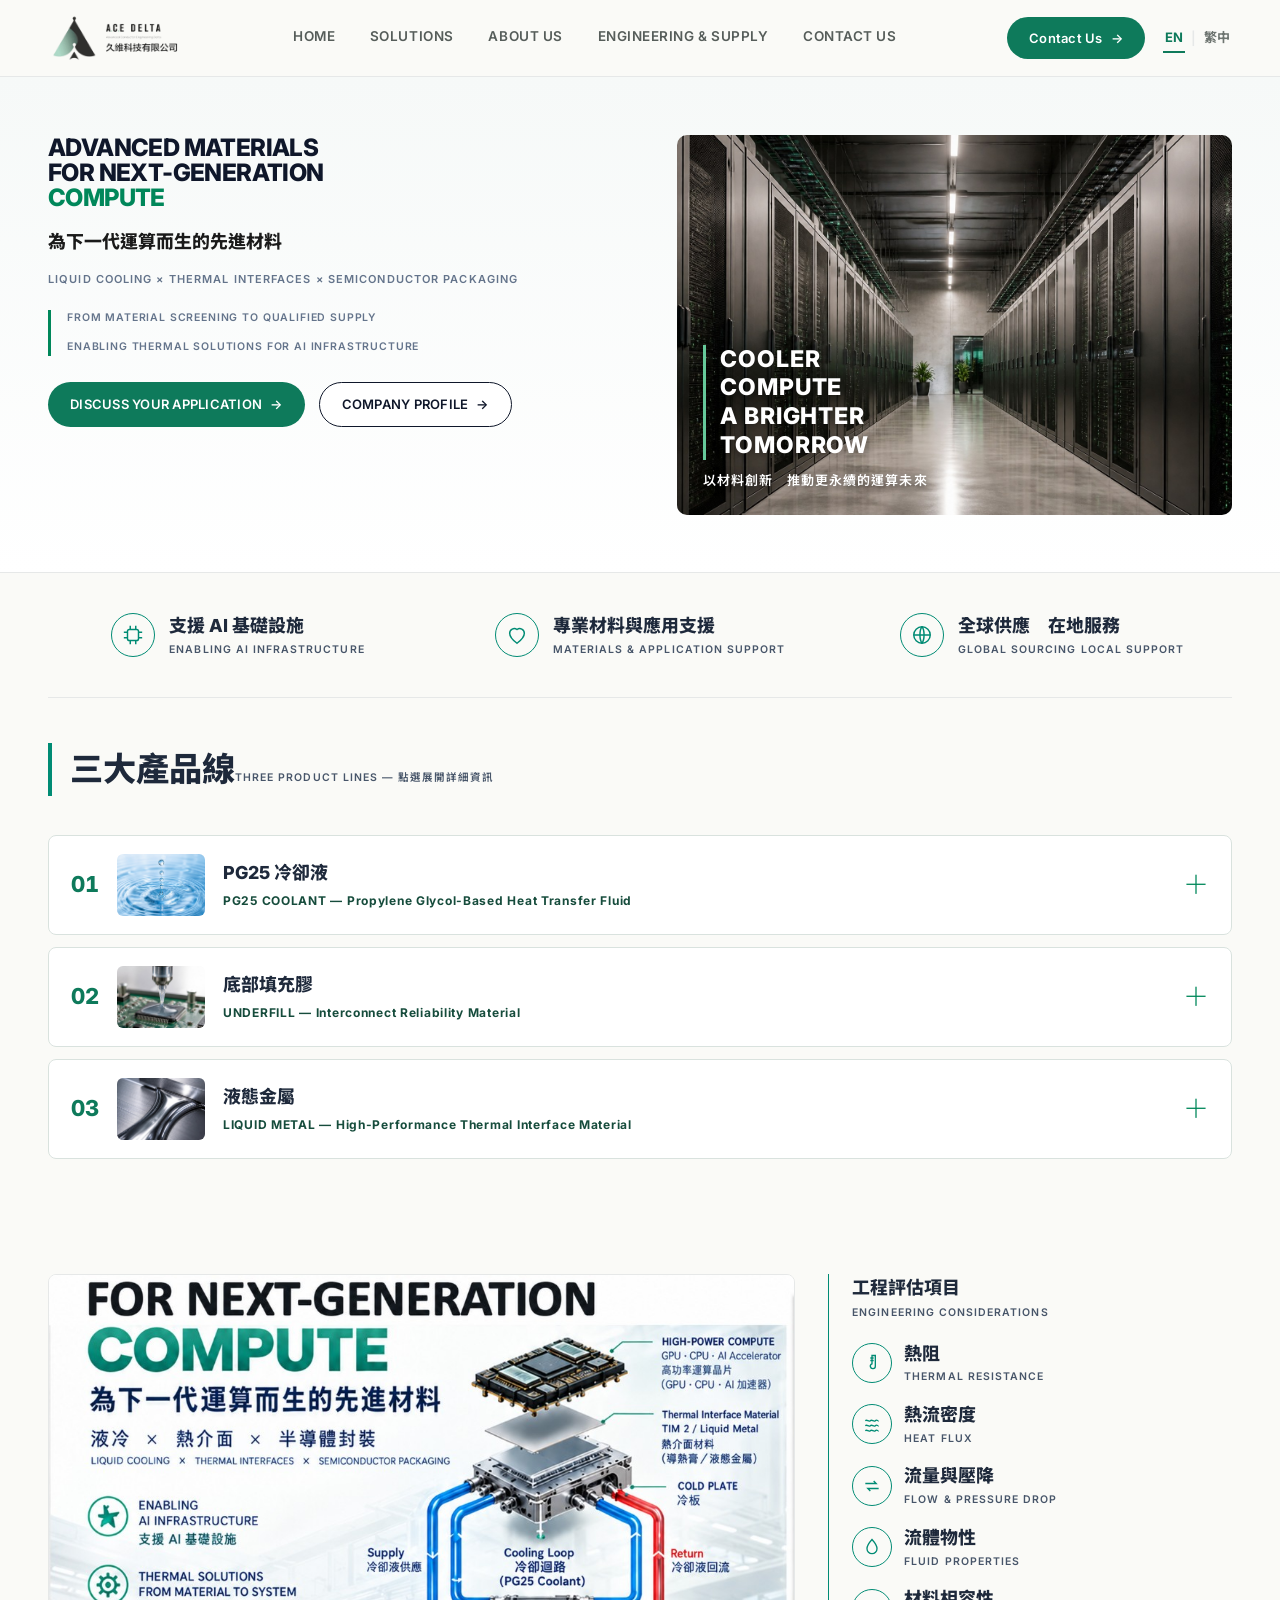
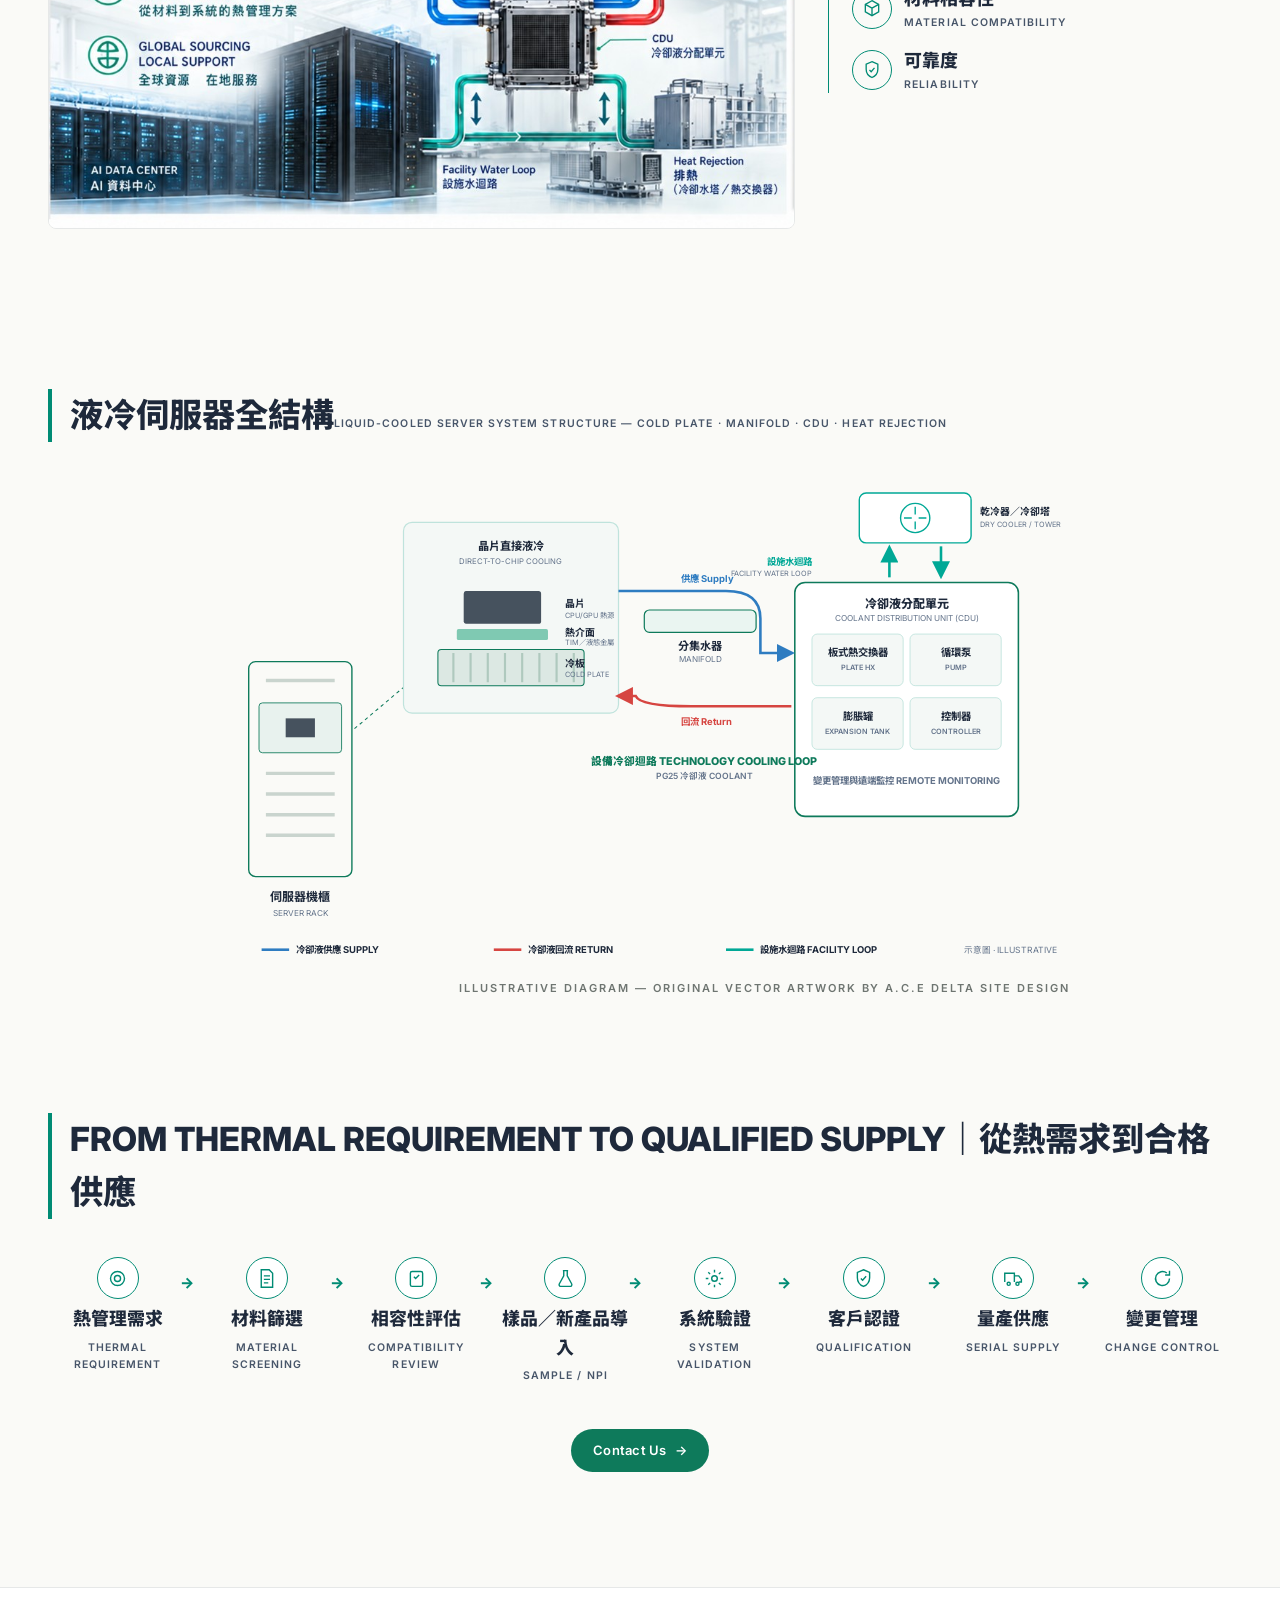
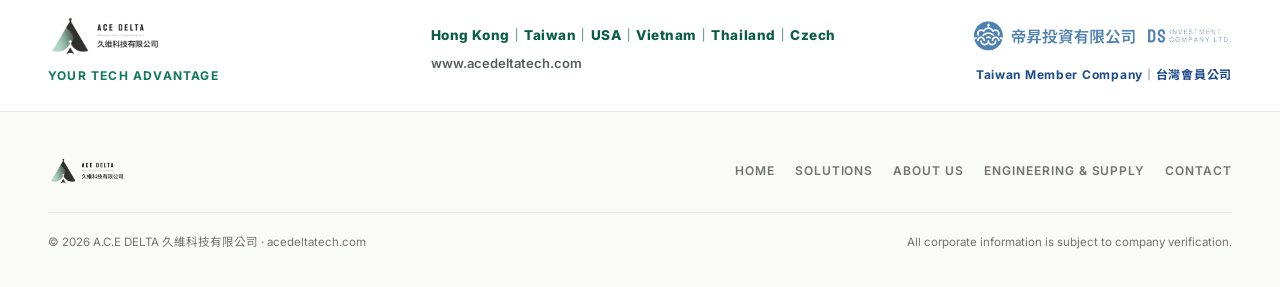
==== commit c0b562c3: "Add files via upload" ====
--- a/index.html
+++ b/index.html
@@ -51,9 +51,9 @@
     </a>
     <nav class="main-nav" id="mainNav" aria-label="Main navigation">
       <a href="index.html"><span class="en">Home</span><span class="zh">首頁</span></a>
-      <a href="#" class="dev-link"><span class="en">Solutions</span><span class="zh">解決方案</span></a>
+      <a href="solutions.html"><span class="en">Solutions</span><span class="zh">解決方案</span></a>
       <a href="about.html"><span class="en">About Us</span><span class="zh">關於我們</span></a>
-      <a href="#" class="dev-link"><span class="en">Engineering &amp; Supply</span><span class="zh">工程與供應</span></a>
+      <a href="engineering.html"><span class="en">Engineering &amp; Supply</span><span class="zh">工程與供應</span></a>
       <a href="contact.html"><span class="en">Contact Us</span><span class="zh">聯絡我們</span></a>
     </nav>
     <div class="head-actions">
@@ -308,9 +308,9 @@
       <a class="logo" href="#top" aria-label="A.C.E DELTA"><img src="assets/img/logo.png" alt="A.C.E DELTA — 久維科技有限公司"></a>
       <nav class="foot-nav" aria-label="Footer navigation">
         <a href="index.html"><span class="en">Home</span><span class="zh">首頁</span></a>
-        <a href="#" class="dev-link"><span class="en">Solutions</span><span class="zh">解決方案</span></a>
+        <a href="solutions.html"><span class="en">Solutions</span><span class="zh">解決方案</span></a>
         <a href="about.html"><span class="en">About Us</span><span class="zh">關於我們</span></a>
-        <a href="#" class="dev-link"><span class="en">Engineering &amp; Supply</span><span class="zh">工程與供應</span></a>
+        <a href="engineering.html"><span class="en">Engineering &amp; Supply</span><span class="zh">工程與供應</span></a>
         <a href="#contact"><span class="en">Contact</span><span class="zh">聯絡</span></a>
       </nav>
     </div>
--- a/assets/css/style.css
+++ b/assets/css/style.css
@@ -5,13 +5,27 @@
   --fs-statement:clamp(20px,2.1vw,30px);
   --fs-zhbig:clamp(15px,1.4vw,19px);
   --fs-tag:clamp(14px,1.2vw,17px);
-}
+  --logo-h-head:52px;--logo-h-foot:30px;--logo-h-card:48px;--logo-h-strip:44px;
+}
+/* ===== src/page.html ===== */
 :root{
-  --logo-h-head:52px;
-  --logo-h-foot:30px;
-  --logo-h-card:48px;
-  --logo-h-strip:44px;
-}
+  --fs-display:clamp(34px,4.2vw,58px);
+  --fs-h2:clamp(24px,2.6vw,36px);
+  --fs-h3:clamp(17px,1.5vw,21px);
+  --fs-statement:clamp(20px,2.1vw,30px);
+  --fs-zhbig:clamp(15px,1.4vw,19px);
+  --fs-tag:clamp(14px,1.2vw,17px);
+}
+
+:root{
+  --green:#0E7A5B; --green-dark:#0B5E46; --mint:#66C99A;
+  --ink:#1A1A1A; --paper:#FAFAF7; --line:#E6E8E8;
+  --gray:#565D5A; --micro:#6E7571;
+  --sans:'Inter','Noto Sans TC',system-ui,-apple-system,sans-serif;
+  --serif:'Source Serif 4','Noto Sans TC',Georgia,serif;
+  --wrap:1360px; --pad:clamp(20px,4vw,48px);
+}
+*,*::before,*::after{box-sizing:border-box;margin:0;padding:0}
 html{scroll-behavior:smooth}
 html,body{overflow-x:clip}
 body{font-family:var(--sans);background:var(--paper);color:var(--ink);font-size:16px;line-height:1.6;-webkit-font-smoothing:antialiased}
@@ -25,13 +39,22 @@
 .skip:focus{top:0}
 .wrap{max-width:var(--wrap);margin-inline:auto;padding-inline:var(--pad)}
 section{scroll-margin-top:96px}
+
+/* ---------- language visibility ---------- */
+html.lang-en .zh{display:none}
 html.lang-zh .en{display:none}
+
+/* ---------- micro type ---------- */
+.micro{font-size:11px;font-weight:600;letter-spacing:.18em;text-transform:uppercase;color:var(--micro)}
 .micro.green{color:var(--green)}
 .num{font-variant-numeric:tabular-nums}
+
+/* ---------- header ---------- */
+.site-head{position:sticky;top:0;z-index:100;background:rgba(250,250,247,.94);backdrop-filter:blur(12px);border-bottom:1px solid var(--line);transition:box-shadow .3s}
 .site-head.scrolled{box-shadow:0 6px 24px rgba(26,26,26,.07)}
 .head-in{display:flex;align-items:center;justify-content:space-between;gap:24px;height:76px}
 .logo{display:flex;align-items:center;flex-shrink:0}
-.logo img{height:var(--logo-h-head)!important;width:auto!important;object-fit:contain;object-position:left}
+.logo img{height:40px;width:auto;max-width:min(340px,44vw);object-fit:contain;object-position:left}
 .main-nav{display:flex;gap:clamp(16px,2.4vw,36px)}
 .main-nav a{font-size:13.5px;font-weight:600;letter-spacing:.04em;text-transform:uppercase;color:var(--gray);padding:6px 2px;border-bottom:2px solid transparent;transition:color .2s}
 .main-nav a:hover{color:var(--ink)}
@@ -49,6 +72,9 @@
 .burger[aria-expanded="true"] span:nth-child(1){transform:translateY(7px) rotate(45deg)}
 .burger[aria-expanded="true"] span:nth-child(2){opacity:0}
 .burger[aria-expanded="true"] span:nth-child(3){transform:translateY(-7px) rotate(-45deg)}
+
+/* ---------- hero ---------- */
+.hero{display:grid;grid-template-columns:4.2fr 5.7fr 2.6fr;border-bottom:1px solid var(--line);min-height:min(680px,86vh)}
 .hero-media{position:relative;overflow:hidden;min-height:320px}
 .hero-media img{position:absolute;inset:0;width:100%;height:100%;object-fit:cover}
 .rail-txt{position:absolute;left:20px;color:#fff;font-size:10px;font-weight:600;letter-spacing:.2em;text-transform:uppercase;line-height:2.1;text-shadow:0 1px 10px rgba(0,0,0,.5)}
@@ -69,6 +95,9 @@
 .idx a:hover{color:var(--green);padding-left:10px}
 .idx .n{color:var(--green);font-weight:800}
 html.lang-zh .idx a span.label{letter-spacing:.06em}
+
+/* ---------- section scaffolding ---------- */
+.sec{padding:clamp(72px,9vw,132px) 0}
 .sec-head{display:flex;align-items:baseline;gap:18px;margin-bottom:clamp(36px,4.5vw,64px)}
 .sec-head .n{font-size:clamp(20px,2vw,28px);font-weight:800;color:var(--green)}
 .sec-head h2{font-size:--fs-h2;font-weight:800;letter-spacing:.015em;text-transform:uppercase}
@@ -76,8 +105,318 @@
 .sec-head .sub{font-size:12px;font-weight:600;letter-spacing:.16em;text-transform:uppercase;color:var(--micro)}
 html.lang-zh .sec-head h2{letter-spacing:.08em}
 html.lang-zh .sec-head .sub,html.lang-zh .rail-tag,html.lang-zh .micro{letter-spacing:.12em}
+
+/* ---------- vision / mission ---------- */
+.vm{display:grid;grid-template-columns:5fr 7fr;border-top:1px solid var(--line)}
 .vm-vision{padding:clamp(48px,5.5vw,84px) clamp(28px,4vw,64px) clamp(48px,5.5vw,84px) 0;display:flex;flex-direction:column;gap:28px;justify-content:center}
 .vm-mission{border-left:1px solid var(--line);padding:clamp(48px,5.5vw,84px) 0 clamp(48px,5.5vw,84px) clamp(28px,4vw,64px)}
+.statement .hl{color:var(--green)}
+html.lang-zh .zh-alt{font-size:14.5px;color:var(--gray);line-height:1.9;border-left:2px solid var(--mint);padding-left:16px}
+html.lang-zh .zh-alt{border-left-color:var(--line);color:var(--micro)}
+.m-statement{font-size:--fs-statement;font-weight:800;line-height:1.28;letter-spacing:-.02em;margin:18px 0 20px}
+.m-statement .hl{color:var(--green)}
+html.lang-zh .m-statement{letter-spacing:.02em;line-height:1.5}
+.m-body{font-size:15px;line-height:1.8;color:var(--gray);max-width:54ch}
+.m-body + .m-body.zh-only{margin-top:16px}
+html.lang-en .zh-only{display:none}
+html.lang-zh .en-only{display:none}
+
+/* ---------- values ---------- */
+.val-grid{display:grid;grid-template-columns:repeat(3,1fr);border-top:1px solid var(--line)}
+.vcol{padding:clamp(32px,3.5vw,52px) clamp(22px,2.6vw,40px);border-left:1px solid var(--line);display:flex;flex-direction:column;gap:0}
+.vcol:first-child{border-left:0;padding-left:0}
+.vhead{display:flex;align-items:flex-start;gap:16px}
+.vletter{font-size:clamp(84px,8.5vw,132px);font-weight:800;line-height:.82;color:var(--green);letter-spacing:-.02em}
+.vhead .zh-name{padding-top:10px;font-size:14px;font-weight:700;color:var(--green);line-height:1.6}
+.vname{margin-top:18px;font-size:12px;font-weight:700;letter-spacing:.14em;text-transform:uppercase;color:var(--micro)}
+.vcol h3{margin:10px 0 14px;font-size:clamp(18px,1.6vw,22px);font-weight:800;line-height:1.3;letter-spacing:-.01em}
+.vcol p{font-size:14.5px;line-height:1.8;color:var(--gray)}
+.vcol p + p{margin-top:12px}
+
+/* ---------- network ---------- */
+.net{display:grid;grid-template-columns:4.8fr 4.6fr 2.7fr;gap:clamp(32px,4vw,64px);align-items:start}
+.net-copy h3{font-size:clamp(24px,2.4vw,36px);font-weight:800;line-height:1.18;letter-spacing:-.025em;margin-bottom:8px}
+html.lang-zh .net-copy h3{letter-spacing:.02em;line-height:1.4}
+.net-copy .sub2{font-size:13px;font-weight:700;letter-spacing:.14em;text-transform:uppercase;color:var(--green);margin-bottom:22px}
+.net-copy p{font-size:14.8px;line-height:1.85;color:var(--gray);margin-bottom:1.15em;max-width:56ch}
+.net-copy{border-left:2px solid var(--green);padding-left:clamp(20px,2.4vw,32px)}
+.net-map svg{width:100%;height:auto;display:block}
+.map-note{margin-top:10px}
+.dot{fill:#A9D3C2}
+.mk{fill:var(--green);cursor:pointer;transition:r .2s}
+.mk-halo{fill:none;stroke:var(--mint);stroke-width:.14;opacity:.9}
+.mk-label{font-size:2.4px;font-weight:700;fill:var(--ink);letter-spacing:.02px}
+.mk-lead{stroke:var(--green);stroke-width:.12;opacity:.6}
+.mk-label.halo{stroke:#FAFAF7;stroke-width:.8;paint-order:stroke}
+.net-list{border-left:1px solid var(--line);padding-left:clamp(18px,2vw,30px);display:flex;flex-direction:column;gap:18px}
+.net-list .micro{margin-bottom:4px}
+.net-list ul{list-style:none;display:flex;flex-direction:column;gap:14px}
+.net-list li{display:flex;gap:12px;font-size:13.5px;line-height:1.55}
+.net-list li::before{content:"";width:7px;height:7px;background:var(--green);border-radius:50%;flex-shrink:0;margin-top:6px}
+.net-list b{display:block;font-weight:700}
+.net-list span{color:var(--gray);font-size:12.5px}
+
+/* ---------- locations ---------- */
+.loc-grid{display:grid;grid-template-columns:repeat(3,1fr);gap:1px;background:var(--line);border:1px solid var(--line)}
+.lcard{background:var(--paper);display:flex;flex-direction:column;transition:background .2s}
+.lcard .ph{height:200px;overflow:hidden;position:relative}
+.lcard .ph img{width:100%;height:100%;object-fit:cover;transition:transform .6s ease}
+.lcard:hover .ph img{transform:scale(1.04)}
+.lcard .ph .tag{position:absolute;top:14px;left:14px;background:rgba(250,250,247,.92);color:var(--green);font-size:10.5px;font-weight:800;letter-spacing:.14em;padding:5px 10px;text-transform:uppercase}
+.lbody{padding:22px 24px 26px;display:flex;flex-direction:column;gap:7px}
+.lnum{font-size:11.5px;font-weight:800;letter-spacing:.16em;color:var(--green)}
+.lbody h3{display:flex;align-items:baseline;justify-content:space-between;gap:8px;font-size:18px;font-weight:800;letter-spacing:.04em;text-transform:uppercase}
+.lbody h3 .arr{color:var(--green);font-weight:800;transition:transform .25s}
+.lcard:hover h3 .arr{transform:translate(3px,-3px)}
+.lcity{font-size:13.5px;font-weight:700;color:var(--green)}
+.lrole{font-size:13.8px;line-height:1.6;color:var(--gray)}
+.lrole-zh{font-size:13px;line-height:1.7;color:var(--micro)}
+.loc-note{margin-top:22px;font-size:12px;line-height:1.7;color:var(--micro);max-width:88ch}
+.lcard.flash{animation:flash 1.8s ease}
+@keyframes flash{0%,60%{box-shadow:inset 0 0 0 2px var(--green)}100%{box-shadow:inset 0 0 0 0 rgba(14,122,91,0)}}
+
+/* ---------- gallery ---------- */
+.gal-grid{display:grid;grid-template-columns:repeat(6,1fr);gap:22px}
+.gtile{display:flex;flex-direction:column;gap:10px}
+.gtile .gimg{overflow:hidden;height:300px}
+.gtile .gimg img{width:100%;height:100%;object-fit:cover;transition:transform .6s ease}
+.gtile:hover .gimg img{transform:scale(1.03)}
+.gtile .cap{font-size:11.5px;font-weight:600;letter-spacing:.1em;text-transform:uppercase;color:var(--micro)}
+.gtile.w6{grid-column:span 6}
+.gtile.w3{grid-column:span 3}
+.gtile.w2{grid-column:span 2}
+.gtile.w4{grid-column:span 4}
+.gtile .gimg.wide{height:340px}
+.gtile .gimg.tall{height:340px}
+.gtile.placeholder .gimg{border:1.5px dashed #C9CDC9;display:flex;align-items:center;justify-content:center;text-align:center;padding:24px;background:#F3F4F0}
+.gtile.placeholder .gimg .ph-txt{font-size:11px;font-weight:700;letter-spacing:.14em;text-transform:uppercase;color:var(--micro);line-height:2}
+.gquote{border:1px solid var(--line);height:340px;display:flex;flex-direction:column;justify-content:center;gap:14px;padding:36px}
+.gquote p{font-family:var(--serif);font-weight:300;font-size:clamp(19px,1.7vw,25px);line-height:1.45;letter-spacing:-.01em}
+.gquote p .hl{color:var(--green)}
+.gquote .micro{color:var(--green)}
+.gal-note{margin-top:20px}
+
+/* ---------- presence ---------- */
+.pres-grid{display:grid;grid-template-columns:1fr 1fr;gap:22px}
+.pcard{border:1px solid var(--line);background:#FDFDFB;padding:clamp(28px,3vw,44px);display:flex;flex-direction:column;gap:18px}
+.plogo{height:76px;display:flex;align-items:center}
+.plogo img{height:48px;width:auto}
+.plogo .ds-mono{display:flex;flex-direction:column;gap:6px}
+.plogo .ds-box{width:58px;height:58px;border:1.5px dashed #BFC5C1;display:flex;align-items:center;justify-content:center;font-weight:800;font-size:20px;color:var(--green);letter-spacing:.02em}
+.pcard h3{font-size:--fs-h3;font-weight:800;letter-spacing:.01em}
+.pcard .pname-zh{font-size:15px;font-weight:700;color:var(--gray)}
+.pcard .prole{font-size:14px;line-height:1.7;color:var(--gray);border-top:1px solid var(--line);padding-top:16px;margin-top:2px}
+.pcard-media{display:grid;grid-template-columns:1fr 1fr;gap:12px;margin-top:18px}
+.pcard-media.solo{grid-template-columns:1fr;max-width:420px}
+.hq-band{display:grid;grid-template-columns:1.5fr 1fr;gap:0;margin-top:18px;border:1px solid var(--line);align-items:stretch}
+.hq-band .hq-img{overflow:hidden}
+.hq-band .hq-img img{width:100%;height:100%;min-height:230px;object-fit:cover;display:block}
+.hq-band .hq-info{padding:clamp(20px,2.4vw,32px);display:flex;flex-direction:column;justify-content:center;gap:10px;border-left:1px solid var(--line)}
+.hq-band h4{font-size:--fs-h3;font-weight:800;letter-spacing:-.01em}
+.pcard-media img{width:100%;height:150px;object-fit:cover;display:block}
+.pcard-media .cap{display:block;font-size:11px;font-weight:600;letter-spacing:.08em;text-transform:uppercase;color:var(--micro);margin-top:8px}
+.pcard-media.solo .cap{margin-top:10px}
+@media (max-width:700px){.hq-band{grid-template-columns:1fr}.hq-band .hq-info{border-left:0;border-top:1px solid var(--line)}}
+.paddr{font-size:13px;line-height:1.7;color:var(--gray);margin-top:8px}
+.pres-note{margin-top:20px}
+
+/* ---------- contact ---------- */
+.contact{background:var(--ink);color:#F1F2EF}
+.contact .wrap{display:grid;grid-template-columns:1.2fr 1fr;gap:clamp(36px,5vw,80px);padding-top:clamp(72px,8vw,120px);padding-bottom:clamp(72px,8vw,120px)}
+.contact h2{font-size:--fs-display;font-weight:800;letter-spacing:-.03em;line-height:1.06}
+html.lang-zh .contact h2{letter-spacing:.02em;line-height:1.3}
+.contact h2 .hl{color:var(--mint)}
+.contact .lead{margin-top:18px;font-size:15.5px;line-height:1.8;color:#B9BEB9;max-width:52ch}
+.c-chips{display:flex;flex-direction:column;gap:14px;justify-content:center}
+.c-chip{border:1.5px dashed #4A4F4B;padding:16px 20px;display:flex;flex-direction:column;gap:3px}
+.c-chip .k{font-size:10.5px;font-weight:700;letter-spacing:.18em;text-transform:uppercase;color:var(--mint)}
+.c-chip .v{font-size:14px;color:#D8DCD7;font-style:normal}
+.c-chip .v a{color:var(--mint);text-decoration:underline}
+.contact .pill{align-self:flex-start;margin-top:8px;background:var(--green)}
+.contact .pill:hover{background:var(--green-dark)}
+.c-note{margin-top:16px;font-size:12px;color:#7C827D;line-height:1.7}
+
+/* ---------- footer ---------- */
+.site-foot{border-top:1px solid var(--line);padding:44px 0 36px}
+.foot-in{display:flex;flex-wrap:wrap;align-items:center;justify-content:space-between;gap:20px}
+.foot-in img{height:30px;width:auto}
+.foot-nav{display:flex;gap:20px;flex-wrap:wrap}
+.foot-nav a{font-size:12px;font-weight:600;letter-spacing:.08em;text-transform:uppercase;color:var(--micro)}
+.foot-nav a:hover{color:var(--green)}
+.foot-legal{margin-top:26px;padding-top:20px;border-top:1px solid var(--line);display:flex;flex-wrap:wrap;justify-content:space-between;gap:10px;font-size:11.5px;color:var(--micro)}
+
+/* ---------- toast ---------- */
+#toast{position:fixed;left:50%;bottom:28px;transform:translate(-50%,80px);background:var(--ink);color:#fff;font-size:13px;font-weight:600;padding:13px 22px;border-radius:999px;box-shadow:0 10px 30px rgba(0,0,0,.25);opacity:0;transition:transform .35s,opacity .35s;z-index:300;pointer-events:none;max-width:88vw;text-align:center}
+#toast.show{transform:translate(-50%,0);opacity:1}
+
+/* ---------- reveal ---------- */
+.reveal{animation:fadeUp .65s ease both}
+@keyframes fadeUp{from{opacity:0;transform:translateY(22px)}to{opacity:1;transform:none}}
+
+/* ---------- responsive ---------- */
+@media (max-width:1080px){
+  .hero{grid-template-columns:1fr;min-height:0}
+  .hero-media{min-height:340px;order:-1}
+  .hero-rail{display:none}
+  .vm{grid-template-columns:1fr}
+  .vm-vision{padding-right:0;border-bottom:1px solid var(--line)}
+  .vm-mission{border-left:0;padding-left:0}
+  .net{grid-template-columns:1fr 1fr}
+  .net-list{border-left:0;padding-left:0;grid-column:1/-1;display:grid;grid-template-columns:repeat(3,1fr);gap:16px}
+  .net-list ul{display:contents}
+  .net-list li{flex-direction:column;gap:4px;border:1px solid var(--line);padding:14px 16px}
+  .net-list li::before{margin-top:0}
+  .val-grid{grid-template-columns:1fr}
+  .vcol{border-left:0;border-top:1px solid var(--line);padding-left:0}
+  .vcol:first-child{border-top:0}
+  .loc-grid{grid-template-columns:repeat(2,1fr)}
+  .gal-grid{grid-template-columns:repeat(2,1fr)}
+  .gtile.w6,.gtile.w3,.gtile.w2,.gtile.w4{grid-column:span 1}
+  .gtile .gimg,.gtile .gimg.wide,.gtile .gimg.tall{height:240px}
+  .gquote{height:240px;grid-column:span 2}
+  .main-nav{display:none;position:absolute;top:76px;left:0;right:0;background:var(--paper);border-bottom:1px solid var(--line);flex-direction:column;padding:18px var(--pad) 26px;gap:4px}
+  .main-nav.open{display:flex}
+  .main-nav a{padding:12px 2px;border-bottom:1px solid var(--line);font-size:14px}
+  .burger{display:flex}
+  .head-actions .pill{display:none}
+}
+@media (max-width:700px){
+  .net{grid-template-columns:1fr}
+  .net-list{grid-template-columns:1fr}
+  .loc-grid{grid-template-columns:1fr}
+  .gal-grid{grid-template-columns:1fr}
+  .gquote{grid-column:span 1;height:auto;min-height:220px}
+  .pres-grid{grid-template-columns:1fr}
+  .contact .wrap{grid-template-columns:1fr}
+  .rail-txt{display:none}
+  .hero-media{min-height:260px}
+  .loc-note{color:var(--gray)}
+  .logo img{height:30px;max-width:52vw}
+}
+@media (prefers-reduced-motion:reduce){
+  html{scroll-behavior:auto}
+  *,*::before,*::after{animation-duration:.001s!important;transition-duration:.001s!important}
+  .reveal{opacity:1;transform:none}
+}
+:root{
+  --logo-h-head:52px;
+  --logo-h-foot:30px;
+  --logo-h-card:48px;
+  --logo-h-strip:44px;
+}
+.logo img{height:var(--logo-h-head)!important;width:auto!important;object-fit:contain;object-position:left}
+.foot-in img{height:var(--logo-h-foot)!important;width:auto!important;object-fit:contain;object-position:left}
+.plogo img{height:var(--logo-h-card)!important;width:auto!important;object-fit:contain;object-position:left}
+.entity-grid img{height:var(--logo-h-strip)!important;width:auto!important;object-fit:contain;object-position:left}
+.mini-head{display:flex;align-items:baseline;gap:18px;margin-bottom:clamp(24px,3vw,40px)}
+.mini-head .n{font-weight:800;color:var(--green);font-size:clamp(20px,2vw,28px)}
+.mini-head .t{font-size:var(--fs-h2);font-weight:800;letter-spacing:.015em;text-transform:uppercase}
+/* ===== src/contact.html ===== */
+:root{
+  --fs-display:clamp(34px,4.2vw,58px);
+  --fs-h2:clamp(24px,2.6vw,36px);
+  --fs-h3:clamp(17px,1.5vw,21px);
+  --fs-statement:clamp(20px,2.1vw,30px);
+  --fs-zhbig:clamp(15px,1.4vw,19px);
+  --fs-tag:clamp(14px,1.2vw,17px);
+}
+
+:root{
+  --green:#0E7A5B; --green-dark:#0B5E46; --mint:#66C99A;
+  --ink:#1A1A1A; --paper:#FAFAF7; --line:#E6E8E8;
+  --gray:#565D5A; --micro:#6E7571;
+  --sans:'Inter','Noto Sans TC',system-ui,-apple-system,sans-serif;
+  --serif:'Source Serif 4','Noto Sans TC',Georgia,serif;
+  --wrap:1360px; --pad:clamp(20px,4vw,48px);
+}
+*,*::before,*::after{box-sizing:border-box;margin:0;padding:0}
+html{scroll-behavior:smooth}
+html,body{overflow-x:clip}
+body{font-family:var(--sans);background:var(--paper);color:var(--ink);font-size:16px;line-height:1.6;-webkit-font-smoothing:antialiased}
+::selection{background:var(--green);color:#fff}
+img{display:block;max-width:100%}
+a{color:inherit;text-decoration:none}
+button{font:inherit;background:none;border:0;cursor:pointer;color:inherit}
+:focus-visible{outline:2px solid var(--green);outline-offset:3px;border-radius:2px}
+.sr-only{position:absolute;width:1px;height:1px;padding:0;margin:-1px;overflow:hidden;clip:rect(0,0,0,0);white-space:nowrap;border:0}
+.skip{position:absolute;left:16px;top:-48px;z-index:200;background:var(--green);color:#fff;padding:10px 18px;border-radius:0 0 8px 8px;transition:top .2s}
+.skip:focus{top:0}
+.wrap{max-width:var(--wrap);margin-inline:auto;padding-inline:var(--pad)}
+section{scroll-margin-top:96px}
+
+/* ---------- language visibility ---------- */
+html.lang-en .zh{display:none}
+html.lang-zh .en{display:none}
+
+/* ---------- micro type ---------- */
+.micro{font-size:11px;font-weight:600;letter-spacing:.18em;text-transform:uppercase;color:var(--micro)}
+.micro.green{color:var(--green)}
+.num{font-variant-numeric:tabular-nums}
+
+/* ---------- header ---------- */
+.site-head{position:sticky;top:0;z-index:100;background:rgba(250,250,247,.94);backdrop-filter:blur(12px);border-bottom:1px solid var(--line);transition:box-shadow .3s}
+.site-head.scrolled{box-shadow:0 6px 24px rgba(26,26,26,.07)}
+.head-in{display:flex;align-items:center;justify-content:space-between;gap:24px;height:76px}
+.logo{display:flex;align-items:center;flex-shrink:0}
+.logo img{height:40px;width:auto;max-width:min(340px,44vw);object-fit:contain;object-position:left}
+.main-nav{display:flex;gap:clamp(16px,2.4vw,36px)}
+.main-nav a{font-size:13.5px;font-weight:600;letter-spacing:.04em;text-transform:uppercase;color:var(--gray);padding:6px 2px;border-bottom:2px solid transparent;transition:color .2s}
+.main-nav a:hover{color:var(--ink)}
+.main-nav a.active{color:var(--ink);border-bottom-color:var(--green)}
+.head-actions{display:flex;align-items:center;gap:18px}
+.pill{display:inline-flex;align-items:center;gap:8px;background:var(--green);color:#fff;font-size:13px;font-weight:600;letter-spacing:.02em;padding:11px 22px;border-radius:999px;transition:background .2s,transform .2s}
+.pill:hover{background:var(--green-dark);transform:translateY(-1px)}
+.lang-sw{display:flex;align-items:center;gap:6px;font-size:13px;font-weight:600;color:var(--micro)}
+.lang-sw .bar{color:var(--line)}
+.lang-sw button{font-weight:700;color:var(--micro);padding:4px 2px;border-bottom:2px solid transparent;transition:color .2s}
+.lang-sw button[aria-pressed="true"]{color:var(--green);border-bottom-color:var(--green)}
+.lang-sw button:hover{color:var(--green)}
+.burger{display:none;flex-direction:column;gap:5px;padding:8px}
+.burger span{display:block;width:22px;height:2px;background:var(--ink);transition:transform .25s,opacity .25s}
+.burger[aria-expanded="true"] span:nth-child(1){transform:translateY(7px) rotate(45deg)}
+.burger[aria-expanded="true"] span:nth-child(2){opacity:0}
+.burger[aria-expanded="true"] span:nth-child(3){transform:translateY(-7px) rotate(-45deg)}
+
+/* ---------- hero ---------- */
+.hero{display:grid;grid-template-columns:4.2fr 5.7fr 2.6fr;border-bottom:1px solid var(--line);min-height:min(680px,86vh)}
+.hero-media{position:relative;overflow:hidden;min-height:320px}
+.hero-media img{position:absolute;inset:0;width:100%;height:100%;object-fit:cover}
+.rail-txt{position:absolute;left:20px;color:#fff;font-size:10px;font-weight:600;letter-spacing:.2em;text-transform:uppercase;line-height:2.1;text-shadow:0 1px 10px rgba(0,0,0,.5)}
+.rail-top{top:36px}
+.hero-copy{padding:clamp(44px,6vw,88px) clamp(28px,4vw,64px);display:flex;flex-direction:column;justify-content:center;gap:22px}
+.eyebrow{display:inline-flex;align-items:center;gap:10px}
+.eyebrow::before{content:"";width:34px;height:2px;background:var(--green)}
+h1{font-size:--fs-display;font-weight:800;line-height:1.02;letter-spacing:-.035em}
+h1 .hl{color:var(--green)}
+.sub-headline{font-size:clamp(15px,1.25vw,18px);font-weight:700;letter-spacing:.01em;color:var(--ink)}
+.hero-lead{font-size:clamp(15px,1.15vw,17px);line-height:1.75;color:var(--gray);max-width:56ch}
+html.lang-zh h1{letter-spacing:0;line-height:1.12}
+.hero-rail{border-left:1px solid var(--line);padding:clamp(36px,4vw,56px) clamp(20px,2.4vw,36px);display:flex;flex-direction:column;gap:36px;justify-content:space-between}
+.rail-tag{font-size:12px;font-weight:700;letter-spacing:.2em;text-transform:uppercase;line-height:2;color:var(--ink)}
+.rail-tag em{font-style:normal;color:var(--green)}
+.idx{list-style:none}
+.idx a{display:flex;align-items:baseline;gap:14px;padding:11px 4px;border-top:1px solid var(--line);font-size:12.5px;font-weight:600;letter-spacing:.08em;text-transform:uppercase;color:var(--gray);transition:color .2s,padding-left .2s}
+.idx a:hover{color:var(--green);padding-left:10px}
+.idx .n{color:var(--green);font-weight:800}
+html.lang-zh .idx a span.label{letter-spacing:.06em}
+
+/* ---------- section scaffolding ---------- */
+.sec{padding:clamp(72px,9vw,132px) 0}
+.sec-head{display:flex;align-items:baseline;gap:18px;margin-bottom:clamp(36px,4.5vw,64px)}
+.sec-head .n{font-size:clamp(20px,2vw,28px);font-weight:800;color:var(--green)}
+.sec-head h2{font-size:--fs-h2;font-weight:800;letter-spacing:.015em;text-transform:uppercase}
+.sec-head .tick{flex:1;height:1px;background:var(--line)}
+.sec-head .sub{font-size:12px;font-weight:600;letter-spacing:.16em;text-transform:uppercase;color:var(--micro)}
+html.lang-zh .sec-head h2{letter-spacing:.08em}
+html.lang-zh .sec-head .sub,html.lang-zh .rail-tag,html.lang-zh .micro{letter-spacing:.12em}
+
+/* ---------- vision / mission ---------- */
+.vm{display:grid;grid-template-columns:5fr 7fr;border-top:1px solid var(--line)}
+.vm-vision{padding:clamp(48px,5.5vw,84px) clamp(28px,4vw,64px) clamp(48px,5.5vw,84px) 0;display:flex;flex-direction:column;gap:28px;justify-content:center}
+.vm-mission{border-left:1px solid var(--line);padding:clamp(48px,5.5vw,84px) 0 clamp(48px,5.5vw,84px) clamp(28px,4vw,64px)}
+.mini-head{display:flex;align-items:center;gap:12px}
+.mini-head .n{font-weight:800;color:var(--green);font-size:15px}
+.mini-head .t{font-size:--fs-h2;font-weight:800;letter-spacing:.14em;text-transform:uppercase}
 .statement{font-family:var(--serif);font-weight:300;font-size:clamp(26px,2.6vw,40px);line-height:1.3;letter-spacing:-.01em}
 .statement .hl{color:var(--green)}
 html.lang-zh .statement{font-family:var(--sans);font-weight:700;font-size:clamp(21px,1.9vw,28px);line-height:1.6;letter-spacing:.02em}
@@ -90,6 +429,9 @@
 .m-body + .m-body.zh-only{margin-top:16px}
 html.lang-en .zh-only{display:none}
 html.lang-zh .en-only{display:none}
+
+/* ---------- values ---------- */
+.val-grid{display:grid;grid-template-columns:repeat(3,1fr);border-top:1px solid var(--line)}
 .vcol{padding:clamp(32px,3.5vw,52px) clamp(22px,2.6vw,40px);border-left:1px solid var(--line);display:flex;flex-direction:column;gap:0}
 .vcol:first-child{border-left:0;padding-left:0}
 .vhead{display:flex;align-items:flex-start;gap:16px}
@@ -99,6 +441,9 @@
 .vcol h3{margin:10px 0 14px;font-size:clamp(18px,1.6vw,22px);font-weight:800;line-height:1.3;letter-spacing:-.01em}
 .vcol p{font-size:14.5px;line-height:1.8;color:var(--gray)}
 .vcol p + p{margin-top:12px}
+
+/* ---------- network ---------- */
+.net{display:grid;grid-template-columns:4.8fr 4.6fr 2.7fr;gap:clamp(32px,4vw,64px);align-items:start}
 .net-copy h3{font-size:clamp(24px,2.4vw,36px);font-weight:800;line-height:1.18;letter-spacing:-.025em;margin-bottom:8px}
 html.lang-zh .net-copy h3{letter-spacing:.02em;line-height:1.4}
 .net-copy .sub2{font-size:13px;font-weight:700;letter-spacing:.14em;text-transform:uppercase;color:var(--green);margin-bottom:22px}
@@ -122,6 +467,7 @@
 .map-legend .lg-route{background:transparent;height:0;border-top:2px dashed #4AA583;width:16px}
 .map-figure{margin:0 0 6px}
 .map-figure img{width:100%;height:auto;display:block}
+.mk-label.halo{stroke:#FAFAF7;stroke-width:.8;paint-order:stroke}
 .net-list{border-left:1px solid var(--line);padding-left:clamp(18px,2vw,30px);display:flex;flex-direction:column;gap:18px}
 .net-list .micro{margin-bottom:4px}
 .net-list ul{list-style:none;display:flex;flex-direction:column;gap:14px}
@@ -129,6 +475,9 @@
 .net-list li::before{content:"";width:7px;height:7px;background:var(--green);border-radius:50%;flex-shrink:0;margin-top:6px}
 .net-list b{display:block;font-weight:700}
 .net-list span{color:var(--gray);font-size:12.5px}
+
+/* ---------- locations ---------- */
+.loc-grid{display:grid;grid-template-columns:repeat(3,1fr);gap:1px;background:var(--line);border:1px solid var(--line)}
 .lcard{background:var(--paper);display:flex;flex-direction:column;transition:background .2s}
 .lcard .ph{height:200px;overflow:hidden;position:relative}
 .lcard .ph img{width:100%;height:100%;object-fit:cover;transition:transform .6s ease}
@@ -144,8 +493,10 @@
 .lrole-zh{font-size:13px;line-height:1.7;color:var(--micro)}
 .loc-note{margin-top:22px;font-size:12px;line-height:1.7;color:var(--micro);max-width:88ch}
 .lcard.flash{animation:flash 1.8s ease}
-@keyframes flash{0%,60%{box-shadow:inset 0 0 0 2px var(--green)}
-100%{box-shadow:inset 0 0 0 0 rgba(14,122,91,0)}
+@keyframes flash{0%,60%{box-shadow:inset 0 0 0 2px var(--green)}100%{box-shadow:inset 0 0 0 0 rgba(14,122,91,0)}}
+
+/* ---------- gallery ---------- */
+.gal-grid{display:grid;grid-template-columns:repeat(6,1fr);gap:22px}
 .gtile{display:flex;flex-direction:column;gap:10px}
 .gtile .gimg{overflow:hidden;height:300px}
 .gtile .gimg img{width:100%;height:100%;object-fit:cover;transition:transform .6s ease}
@@ -164,15 +515,21 @@
 .gquote p .hl{color:var(--green)}
 .gquote .micro{color:var(--green)}
 .gal-note{margin-top:20px}
+
+/* ---------- presence ---------- */
+.pres-grid{display:grid;grid-template-columns:1fr 1fr;gap:22px}
 .pcard{border:1px solid var(--line);background:#FDFDFB;padding:clamp(28px,3vw,44px);display:flex;flex-direction:column;gap:18px}
 .plogo{height:76px;display:flex;align-items:center}
-.plogo img{height:var(--logo-h-card)!important;width:auto!important;object-fit:contain;object-position:left}
+.plogo img{height:48px;width:auto}
 .plogo .ds-mono{display:flex;flex-direction:column;gap:6px}
 .plogo .ds-box{width:58px;height:58px;border:1.5px dashed #BFC5C1;display:flex;align-items:center;justify-content:center;font-weight:800;font-size:20px;color:var(--green);letter-spacing:.02em}
 .pcard h3{font-size:--fs-h3;font-weight:800;letter-spacing:.01em}
 .pcard .pname-zh{font-size:15px;font-weight:700;color:var(--gray)}
 .pcard .prole{font-size:14px;line-height:1.7;color:var(--gray);border-top:1px solid var(--line);padding-top:16px;margin-top:2px}
 .pres-note{margin-top:20px}
+
+/* ---------- contact ---------- */
+.contact{background:var(--ink);color:#F1F2EF}
 .contact .wrap{display:grid;grid-template-columns:1.2fr 1fr;gap:clamp(36px,5vw,80px);padding-top:clamp(72px,8vw,120px);padding-bottom:clamp(72px,8vw,120px)}
 .contact h2{font-size:--fs-display;font-weight:800;letter-spacing:-.03em;line-height:1.06}
 html.lang-zh .contact h2{letter-spacing:.02em;line-height:1.3}
@@ -186,15 +543,381 @@
 .contact .pill{align-self:flex-start;margin-top:8px;background:var(--green)}
 .contact .pill:hover{background:var(--green-dark)}
 .c-note{margin-top:16px;font-size:12px;color:#7C827D;line-height:1.7}
+
+/* ---------- footer ---------- */
+.site-foot{border-top:1px solid var(--line);padding:44px 0 36px}
 .foot-in{display:flex;flex-wrap:wrap;align-items:center;justify-content:space-between;gap:20px}
-.foot-in img{height:var(--logo-h-foot)!important;width:auto!important;object-fit:contain;object-position:left}
+.foot-in img{height:30px;width:auto}
 .foot-nav{display:flex;gap:20px;flex-wrap:wrap}
 .foot-nav a{font-size:12px;font-weight:600;letter-spacing:.08em;text-transform:uppercase;color:var(--micro)}
 .foot-nav a:hover{color:var(--green)}
 .foot-legal{margin-top:26px;padding-top:20px;border-top:1px solid var(--line);display:flex;flex-wrap:wrap;justify-content:space-between;gap:10px;font-size:11.5px;color:var(--micro)}
+
+/* ---------- toast ---------- */
+#toast{position:fixed;left:50%;bottom:28px;transform:translate(-50%,80px);background:var(--ink);color:#fff;font-size:13px;font-weight:600;padding:13px 22px;border-radius:999px;box-shadow:0 10px 30px rgba(0,0,0,.25);opacity:0;transition:transform .35s,opacity .35s;z-index:300;pointer-events:none;max-width:88vw;text-align:center}
 #toast.show{transform:translate(-50%,0);opacity:1}
-@keyframes fadeUp{from{opacity:0;transform:translateY(22px)}
-to{opacity:1;transform:none}
+
+/* ---------- reveal ---------- */
+.reveal{animation:fadeUp .65s ease both}
+@keyframes fadeUp{from{opacity:0;transform:translateY(22px)}to{opacity:1;transform:none}}
+
+/* ---------- responsive ---------- */
+@media (max-width:1080px){
+  .hero{grid-template-columns:1fr;min-height:0}
+  .hero-media{min-height:340px;order:-1}
+  .hero-rail{display:none}
+  .vm{grid-template-columns:1fr}
+  .vm-vision{padding-right:0;border-bottom:1px solid var(--line)}
+  .vm-mission{border-left:0;padding-left:0}
+  .net{grid-template-columns:1fr 1fr}
+  .net-list{border-left:0;padding-left:0;grid-column:1/-1;display:grid;grid-template-columns:repeat(3,1fr);gap:16px}
+  .net-list ul{display:contents}
+  .net-list li{flex-direction:column;gap:4px;border:1px solid var(--line);padding:14px 16px}
+  .net-list li::before{margin-top:0}
+  .val-grid{grid-template-columns:1fr}
+  .vcol{border-left:0;border-top:1px solid var(--line);padding-left:0}
+  .vcol:first-child{border-top:0}
+  .loc-grid{grid-template-columns:repeat(2,1fr)}
+  .gal-grid{grid-template-columns:repeat(2,1fr)}
+  .gtile.w6,.gtile.w3,.gtile.w2,.gtile.w4{grid-column:span 1}
+  .gtile .gimg,.gtile .gimg.wide,.gtile .gimg.tall{height:240px}
+  .gquote{height:240px;grid-column:span 2}
+  .main-nav{display:none;position:absolute;top:76px;left:0;right:0;background:var(--paper);border-bottom:1px solid var(--line);flex-direction:column;padding:18px var(--pad) 26px;gap:4px}
+  .main-nav.open{display:flex}
+  .main-nav a{padding:12px 2px;border-bottom:1px solid var(--line);font-size:14px}
+  .burger{display:flex}
+  .head-actions .pill{display:none}
+}
+@media (max-width:700px){
+  .net{grid-template-columns:1fr}
+  .net-list{grid-template-columns:1fr}
+  .loc-grid{grid-template-columns:1fr}
+  .gal-grid{grid-template-columns:1fr}
+  .gquote{grid-column:span 1;height:auto;min-height:220px}
+  .pres-grid{grid-template-columns:1fr}
+  .contact .wrap{grid-template-columns:1fr}
+  .rail-txt{display:none}
+  .hero-media{min-height:260px}
+  .loc-note{color:var(--gray)}
+  .logo img{height:30px;max-width:52vw}
+}
+@media (prefers-reduced-motion:reduce){
+  html{scroll-behavior:auto}
+  *,*::before,*::after{animation-duration:.001s!important;transition-duration:.001s!important}
+  .reveal{opacity:1;transform:none}
+}
+.page-head{padding:clamp(48px,7vw,96px) 0 clamp(32px,4vw,52px);border-bottom:1px solid var(--line)}
+.page-head .ph-title{margin:16px 0 18px;font-size:--fs-display;font-weight:800;letter-spacing:-.03em;line-height:1.05}
+html.lang-zh .page-head .ph-title{letter-spacing:.02em;line-height:1.25}
+.page-head .hero-lead{max-width:62ch}
+.map-hero{border-bottom:1px solid var(--line);background:#FBFBF8}
+.map-hero img{width:100%;height:auto;display:block}
+:root{
+  --logo-h-head:52px;
+  --logo-h-foot:30px;
+  --logo-h-card:48px;
+  --logo-h-strip:44px;
+}
+.logo img{height:var(--logo-h-head)!important;width:auto!important;object-fit:contain;object-position:left}
+.foot-in img{height:var(--logo-h-foot)!important;width:auto!important;object-fit:contain;object-position:left}
+.plogo img{height:var(--logo-h-card)!important;width:auto!important;object-fit:contain;object-position:left}
+.entity-grid img{height:var(--logo-h-strip)!important;width:auto!important;object-fit:contain;object-position:left}
+/* ===== src/home.html ===== */
+:root{
+  --fs-display:clamp(34px,4.2vw,58px);
+  --fs-h2:clamp(24px,2.6vw,36px);
+  --fs-h3:clamp(17px,1.5vw,21px);
+  --fs-statement:clamp(20px,2.1vw,30px);
+  --fs-zhbig:clamp(15px,1.4vw,19px);
+  --fs-tag:clamp(14px,1.2vw,17px);
+}
+
+:root{
+  --green:#0E7A5B; --green-dark:#0B5E46; --mint:#66C99A;
+  --ink:#1A1A1A; --paper:#FAFAF7; --line:#E6E8E8;
+  --gray:#565D5A; --micro:#6E7571;
+  --sans:'Inter','Noto Sans TC',system-ui,-apple-system,sans-serif;
+  --serif:'Source Serif 4','Noto Sans TC',Georgia,serif;
+  --wrap:1360px; --pad:clamp(20px,4vw,48px);
+}
+*,*::before,*::after{box-sizing:border-box;margin:0;padding:0}
+html{scroll-behavior:smooth}
+html,body{overflow-x:clip}
+body{font-family:var(--sans);background:var(--paper);color:var(--ink);font-size:16px;line-height:1.6;-webkit-font-smoothing:antialiased}
+::selection{background:var(--green);color:#fff}
+img{display:block;max-width:100%}
+a{color:inherit;text-decoration:none}
+button{font:inherit;background:none;border:0;cursor:pointer;color:inherit}
+:focus-visible{outline:2px solid var(--green);outline-offset:3px;border-radius:2px}
+.sr-only{position:absolute;width:1px;height:1px;padding:0;margin:-1px;overflow:hidden;clip:rect(0,0,0,0);white-space:nowrap;border:0}
+.skip{position:absolute;left:16px;top:-48px;z-index:200;background:var(--green);color:#fff;padding:10px 18px;border-radius:0 0 8px 8px;transition:top .2s}
+.skip:focus{top:0}
+.wrap{max-width:var(--wrap);margin-inline:auto;padding-inline:var(--pad)}
+section{scroll-margin-top:96px}
+
+/* ---------- language visibility ---------- */
+html.lang-en .zh{display:none}
+html.lang-zh .en{display:none}
+
+/* ---------- micro type ---------- */
+.micro{font-size:11px;font-weight:600;letter-spacing:.18em;text-transform:uppercase;color:var(--micro)}
+.micro.green{color:var(--green)}
+.num{font-variant-numeric:tabular-nums}
+
+/* ---------- header ---------- */
+.site-head{position:sticky;top:0;z-index:100;background:rgba(250,250,247,.94);backdrop-filter:blur(12px);border-bottom:1px solid var(--line);transition:box-shadow .3s}
+.site-head.scrolled{box-shadow:0 6px 24px rgba(26,26,26,.07)}
+.head-in{display:flex;align-items:center;justify-content:space-between;gap:24px;height:76px}
+.logo{display:flex;align-items:center;flex-shrink:0}
+.logo img{height:40px;width:auto;max-width:min(340px,44vw);object-fit:contain;object-position:left}
+.main-nav{display:flex;gap:clamp(16px,2.4vw,36px)}
+.main-nav a{font-size:13.5px;font-weight:600;letter-spacing:.04em;text-transform:uppercase;color:var(--gray);padding:6px 2px;border-bottom:2px solid transparent;transition:color .2s}
+.main-nav a:hover{color:var(--ink)}
+.main-nav a.active{color:var(--ink);border-bottom-color:var(--green)}
+.head-actions{display:flex;align-items:center;gap:18px}
+.pill{display:inline-flex;align-items:center;gap:8px;background:var(--green);color:#fff;font-size:13px;font-weight:600;letter-spacing:.02em;padding:11px 22px;border-radius:999px;transition:background .2s,transform .2s}
+.pill:hover{background:var(--green-dark);transform:translateY(-1px)}
+.lang-sw{display:flex;align-items:center;gap:6px;font-size:13px;font-weight:600;color:var(--micro)}
+.lang-sw .bar{color:var(--line)}
+.lang-sw button{font-weight:700;color:var(--micro);padding:4px 2px;border-bottom:2px solid transparent;transition:color .2s}
+.lang-sw button[aria-pressed="true"]{color:var(--green);border-bottom-color:var(--green)}
+.lang-sw button:hover{color:var(--green)}
+.burger{display:none;flex-direction:column;gap:5px;padding:8px}
+.burger span{display:block;width:22px;height:2px;background:var(--ink);transition:transform .25s,opacity .25s}
+.burger[aria-expanded="true"] span:nth-child(1){transform:translateY(7px) rotate(45deg)}
+.burger[aria-expanded="true"] span:nth-child(2){opacity:0}
+.burger[aria-expanded="true"] span:nth-child(3){transform:translateY(-7px) rotate(-45deg)}
+
+/* ---------- hero ---------- */
+.hero{display:grid;grid-template-columns:4.2fr 5.7fr 2.6fr;border-bottom:1px solid var(--line);min-height:min(680px,86vh)}
+.hero-media{position:relative;overflow:hidden;min-height:320px}
+.hero-media img{position:absolute;inset:0;width:100%;height:100%;object-fit:cover}
+.rail-txt{position:absolute;left:20px;color:#fff;font-size:10px;font-weight:600;letter-spacing:.2em;text-transform:uppercase;line-height:2.1;text-shadow:0 1px 10px rgba(0,0,0,.5)}
+.rail-top{top:36px}
+.hero-copy{padding:clamp(44px,6vw,88px) clamp(28px,4vw,64px);display:flex;flex-direction:column;justify-content:center;gap:22px}
+.eyebrow{display:inline-flex;align-items:center;gap:10px}
+.eyebrow::before{content:"";width:34px;height:2px;background:var(--green)}
+h1{font-size:--fs-display;font-weight:800;line-height:1.02;letter-spacing:-.035em}
+h1 .hl{color:var(--green)}
+.sub-headline{font-size:clamp(15px,1.25vw,18px);font-weight:700;letter-spacing:.01em;color:var(--ink)}
+.hero-lead{font-size:clamp(15px,1.15vw,17px);line-height:1.75;color:var(--gray);max-width:56ch}
+html.lang-zh h1{letter-spacing:0;line-height:1.12}
+.hero-rail{border-left:1px solid var(--line);padding:clamp(36px,4vw,56px) clamp(20px,2.4vw,36px);display:flex;flex-direction:column;gap:36px;justify-content:space-between}
+.rail-tag{font-size:12px;font-weight:700;letter-spacing:.2em;text-transform:uppercase;line-height:2;color:var(--ink)}
+.rail-tag em{font-style:normal;color:var(--green)}
+.idx{list-style:none}
+.idx a{display:flex;align-items:baseline;gap:14px;padding:11px 4px;border-top:1px solid var(--line);font-size:12.5px;font-weight:600;letter-spacing:.08em;text-transform:uppercase;color:var(--gray);transition:color .2s,padding-left .2s}
+.idx a:hover{color:var(--green);padding-left:10px}
+.idx .n{color:var(--green);font-weight:800}
+html.lang-zh .idx a span.label{letter-spacing:.06em}
+
+/* ---------- section scaffolding ---------- */
+.sec{padding:clamp(72px,9vw,132px) 0}
+.sec-head{display:flex;align-items:baseline;gap:18px;margin-bottom:clamp(36px,4.5vw,64px)}
+.sec-head .n{font-size:clamp(20px,2vw,28px);font-weight:800;color:var(--green)}
+.sec-head h2{font-size:--fs-h2;font-weight:800;letter-spacing:.015em;text-transform:uppercase}
+.sec-head .tick{flex:1;height:1px;background:var(--line)}
+.sec-head .sub{font-size:12px;font-weight:600;letter-spacing:.16em;text-transform:uppercase;color:var(--micro)}
+html.lang-zh .sec-head h2{letter-spacing:.08em}
+html.lang-zh .sec-head .sub,html.lang-zh .rail-tag,html.lang-zh .micro{letter-spacing:.12em}
+
+/* ---------- vision / mission ---------- */
+.vm{display:grid;grid-template-columns:5fr 7fr;border-top:1px solid var(--line)}
+.vm-vision{padding:clamp(48px,5.5vw,84px) clamp(28px,4vw,64px) clamp(48px,5.5vw,84px) 0;display:flex;flex-direction:column;gap:28px;justify-content:center}
+.vm-mission{border-left:1px solid var(--line);padding:clamp(48px,5.5vw,84px) 0 clamp(48px,5.5vw,84px) clamp(28px,4vw,64px)}
+.mini-head{display:flex;align-items:center;gap:12px}
+.mini-head .n{font-weight:800;color:var(--green);font-size:15px}
+.mini-head .t{font-size:--fs-h2;font-weight:800;letter-spacing:.14em;text-transform:uppercase}
+.statement{font-family:var(--serif);font-weight:300;font-size:clamp(26px,2.6vw,40px);line-height:1.3;letter-spacing:-.01em}
+.statement .hl{color:var(--green)}
+html.lang-zh .statement{font-family:var(--sans);font-weight:700;font-size:clamp(21px,1.9vw,28px);line-height:1.6;letter-spacing:.02em}
+.zh-alt{font-size:14.5px;color:var(--gray);line-height:1.9;border-left:2px solid var(--mint);padding-left:16px}
+html.lang-zh .zh-alt{border-left-color:var(--line);color:var(--micro)}
+.m-statement{font-size:--fs-statement;font-weight:800;line-height:1.28;letter-spacing:-.02em;margin:18px 0 20px}
+.m-statement .hl{color:var(--green)}
+html.lang-zh .m-statement{letter-spacing:.02em;line-height:1.5}
+.m-body{font-size:15px;line-height:1.8;color:var(--gray);max-width:54ch}
+.m-body + .m-body.zh-only{margin-top:16px}
+html.lang-en .zh-only{display:none}
+html.lang-zh .en-only{display:none}
+
+/* ---------- values ---------- */
+.val-grid{display:grid;grid-template-columns:repeat(3,1fr);border-top:1px solid var(--line)}
+.vcol{padding:clamp(32px,3.5vw,52px) clamp(22px,2.6vw,40px);border-left:1px solid var(--line);display:flex;flex-direction:column;gap:0}
+.vcol:first-child{border-left:0;padding-left:0}
+.vhead{display:flex;align-items:flex-start;gap:16px}
+.vletter{font-size:clamp(84px,8.5vw,132px);font-weight:800;line-height:.82;color:var(--green);letter-spacing:-.02em}
+.vhead .zh-name{padding-top:10px;font-size:14px;font-weight:700;color:var(--green);line-height:1.6}
+.vname{margin-top:18px;font-size:12px;font-weight:700;letter-spacing:.14em;text-transform:uppercase;color:var(--micro)}
+.vcol h3{margin:10px 0 14px;font-size:clamp(18px,1.6vw,22px);font-weight:800;line-height:1.3;letter-spacing:-.01em}
+.vcol p{font-size:14.5px;line-height:1.8;color:var(--gray)}
+.vcol p + p{margin-top:12px}
+
+/* ---------- network ---------- */
+.net{display:grid;grid-template-columns:4.8fr 4.6fr 2.7fr;gap:clamp(32px,4vw,64px);align-items:start}
+.net-copy h3{font-size:clamp(24px,2.4vw,36px);font-weight:800;line-height:1.18;letter-spacing:-.025em;margin-bottom:8px}
+html.lang-zh .net-copy h3{letter-spacing:.02em;line-height:1.4}
+.net-copy .sub2{font-size:13px;font-weight:700;letter-spacing:.14em;text-transform:uppercase;color:var(--green);margin-bottom:22px}
+.net-copy p{font-size:14.8px;line-height:1.85;color:var(--gray);margin-bottom:1.15em;max-width:56ch}
+.net-copy{border-left:2px solid var(--green);padding-left:clamp(20px,2.4vw,32px)}
+.net-map svg{width:100%;height:auto;display:block}
+.map-note{margin-top:10px}
+.map-land{filter:drop-shadow(0 1px 0 rgba(26,26,26,.03))}
+.mk-off{fill:#0E4D3C;cursor:pointer}
+.mk-wh{fill:#4AA583;stroke:#F4F6F4;stroke-width:.16;cursor:pointer}
+.mk-halo{fill:none;stroke:var(--mint);stroke-width:.14;opacity:.9}
+.route{stroke:#86C5AE;stroke-width:.16;stroke-dasharray:.7 .55;fill:none;opacity:.85}
+.mk-label{font-size:2.3px;font-weight:700;fill:#1E2221;letter-spacing:.02px}
+.mk-label.halo{stroke:#FAFAF7;stroke-width:.8;paint-order:stroke}
+.mk-lead{stroke:#0E4D3C;stroke-width:.12;opacity:.55}
+.map-legend{display:flex;flex-wrap:wrap;gap:12px;margin-top:14px}
+.map-legend .lg-item{display:inline-flex;align-items:center;gap:8px;background:#ECEEEA;border-radius:999px;padding:6px 14px;font-size:11px;font-weight:600;letter-spacing:.06em;color:#1E2221}
+.map-legend .lg{width:12px;height:12px;display:inline-block}
+.map-legend .lg-office{background:#0E4D3C;border-radius:50%}
+.map-legend .lg-wh{background:#4AA583;border-radius:2px}
+.map-legend .lg-route{background:transparent;height:0;border-top:2px dashed #4AA583;width:16px}
+.map-figure{margin:0 0 6px}
+.map-figure img{width:100%;height:auto;display:block}
+.mk-label.halo{stroke:#FAFAF7;stroke-width:.8;paint-order:stroke}
+.net-list{border-left:1px solid var(--line);padding-left:clamp(18px,2vw,30px);display:flex;flex-direction:column;gap:18px}
+.net-list .micro{margin-bottom:4px}
+.net-list ul{list-style:none;display:flex;flex-direction:column;gap:14px}
+.net-list li{display:flex;gap:12px;font-size:13.5px;line-height:1.55}
+.net-list li::before{content:"";width:7px;height:7px;background:var(--green);border-radius:50%;flex-shrink:0;margin-top:6px}
+.net-list b{display:block;font-weight:700}
+.net-list span{color:var(--gray);font-size:12.5px}
+
+/* ---------- locations ---------- */
+.loc-grid{display:grid;grid-template-columns:repeat(3,1fr);gap:1px;background:var(--line);border:1px solid var(--line)}
+.lcard{background:var(--paper);display:flex;flex-direction:column;transition:background .2s}
+.lcard .ph{height:200px;overflow:hidden;position:relative}
+.lcard .ph img{width:100%;height:100%;object-fit:cover;transition:transform .6s ease}
+.lcard:hover .ph img{transform:scale(1.04)}
+.lcard .ph .tag{position:absolute;top:14px;left:14px;background:rgba(250,250,247,.92);color:var(--green);font-size:10.5px;font-weight:800;letter-spacing:.14em;padding:5px 10px;text-transform:uppercase}
+.lbody{padding:22px 24px 26px;display:flex;flex-direction:column;gap:7px}
+.lnum{font-size:11.5px;font-weight:800;letter-spacing:.16em;color:var(--green)}
+.lbody h3{display:flex;align-items:baseline;justify-content:space-between;gap:8px;font-size:18px;font-weight:800;letter-spacing:.04em;text-transform:uppercase}
+.lbody h3 .arr{color:var(--green);font-weight:800;transition:transform .25s}
+.lcard:hover h3 .arr{transform:translate(3px,-3px)}
+.lcity{font-size:13.5px;font-weight:700;color:var(--green)}
+.lrole{font-size:13.8px;line-height:1.6;color:var(--gray)}
+.lrole-zh{font-size:13px;line-height:1.7;color:var(--micro)}
+.loc-note{margin-top:22px;font-size:12px;line-height:1.7;color:var(--micro);max-width:88ch}
+.lcard.flash{animation:flash 1.8s ease}
+@keyframes flash{0%,60%{box-shadow:inset 0 0 0 2px var(--green)}100%{box-shadow:inset 0 0 0 0 rgba(14,122,91,0)}}
+
+/* ---------- gallery ---------- */
+.gal-grid{display:grid;grid-template-columns:repeat(6,1fr);gap:22px}
+.gtile{display:flex;flex-direction:column;gap:10px}
+.gtile .gimg{overflow:hidden;height:300px}
+.gtile .gimg img{width:100%;height:100%;object-fit:cover;transition:transform .6s ease}
+.gtile:hover .gimg img{transform:scale(1.03)}
+.gtile .cap{font-size:11.5px;font-weight:600;letter-spacing:.1em;text-transform:uppercase;color:var(--micro)}
+.gtile.w6{grid-column:span 6}
+.gtile.w3{grid-column:span 3}
+.gtile.w2{grid-column:span 2}
+.gtile.w4{grid-column:span 4}
+.gtile .gimg.wide{height:340px}
+.gtile .gimg.tall{height:340px}
+.gtile.placeholder .gimg{border:1.5px dashed #C9CDC9;display:flex;align-items:center;justify-content:center;text-align:center;padding:24px;background:#F3F4F0}
+.gtile.placeholder .gimg .ph-txt{font-size:11px;font-weight:700;letter-spacing:.14em;text-transform:uppercase;color:var(--micro);line-height:2}
+.gquote{border:1px solid var(--line);height:340px;display:flex;flex-direction:column;justify-content:center;gap:14px;padding:36px}
+.gquote p{font-family:var(--serif);font-weight:300;font-size:clamp(19px,1.7vw,25px);line-height:1.45;letter-spacing:-.01em}
+.gquote p .hl{color:var(--green)}
+.gquote .micro{color:var(--green)}
+.gal-note{margin-top:20px}
+
+/* ---------- presence ---------- */
+.pres-grid{display:grid;grid-template-columns:1fr 1fr;gap:22px}
+.pcard{border:1px solid var(--line);background:#FDFDFB;padding:clamp(28px,3vw,44px);display:flex;flex-direction:column;gap:18px}
+.plogo{height:76px;display:flex;align-items:center}
+.plogo img{height:48px;width:auto}
+.plogo .ds-mono{display:flex;flex-direction:column;gap:6px}
+.plogo .ds-box{width:58px;height:58px;border:1.5px dashed #BFC5C1;display:flex;align-items:center;justify-content:center;font-weight:800;font-size:20px;color:var(--green);letter-spacing:.02em}
+.pcard h3{font-size:--fs-h3;font-weight:800;letter-spacing:.01em}
+.pcard .pname-zh{font-size:15px;font-weight:700;color:var(--gray)}
+.pcard .prole{font-size:14px;line-height:1.7;color:var(--gray);border-top:1px solid var(--line);padding-top:16px;margin-top:2px}
+.pres-note{margin-top:20px}
+
+/* ---------- contact ---------- */
+.contact{background:var(--ink);color:#F1F2EF}
+.contact .wrap{display:grid;grid-template-columns:1.2fr 1fr;gap:clamp(36px,5vw,80px);padding-top:clamp(72px,8vw,120px);padding-bottom:clamp(72px,8vw,120px)}
+.contact h2{font-size:--fs-display;font-weight:800;letter-spacing:-.03em;line-height:1.06}
+html.lang-zh .contact h2{letter-spacing:.02em;line-height:1.3}
+.contact h2 .hl{color:var(--mint)}
+.contact .lead{margin-top:18px;font-size:15.5px;line-height:1.8;color:#B9BEB9;max-width:52ch}
+.c-chips{display:flex;flex-direction:column;gap:14px;justify-content:center}
+.c-chip{border:1.5px dashed #4A4F4B;padding:16px 20px;display:flex;flex-direction:column;gap:3px}
+.c-chip .k{font-size:10.5px;font-weight:700;letter-spacing:.18em;text-transform:uppercase;color:var(--mint)}
+.c-chip .v{font-size:14px;color:#D8DCD7;font-style:normal}
+.c-chip .v a{color:var(--mint);text-decoration:underline}
+.contact .pill{align-self:flex-start;margin-top:8px;background:var(--green)}
+.contact .pill:hover{background:var(--green-dark)}
+.c-note{margin-top:16px;font-size:12px;color:#7C827D;line-height:1.7}
+
+/* ---------- footer ---------- */
+.site-foot{border-top:1px solid var(--line);padding:44px 0 36px}
+.foot-in{display:flex;flex-wrap:wrap;align-items:center;justify-content:space-between;gap:20px}
+.foot-in img{height:30px;width:auto}
+.foot-nav{display:flex;gap:20px;flex-wrap:wrap}
+.foot-nav a{font-size:12px;font-weight:600;letter-spacing:.08em;text-transform:uppercase;color:var(--micro)}
+.foot-nav a:hover{color:var(--green)}
+.foot-legal{margin-top:26px;padding-top:20px;border-top:1px solid var(--line);display:flex;flex-wrap:wrap;justify-content:space-between;gap:10px;font-size:11.5px;color:var(--micro)}
+
+/* ---------- toast ---------- */
+#toast{position:fixed;left:50%;bottom:28px;transform:translate(-50%,80px);background:var(--ink);color:#fff;font-size:13px;font-weight:600;padding:13px 22px;border-radius:999px;box-shadow:0 10px 30px rgba(0,0,0,.25);opacity:0;transition:transform .35s,opacity .35s;z-index:300;pointer-events:none;max-width:88vw;text-align:center}
+#toast.show{transform:translate(-50%,0);opacity:1}
+
+/* ---------- reveal ---------- */
+.reveal{animation:fadeUp .65s ease both}
+@keyframes fadeUp{from{opacity:0;transform:translateY(22px)}to{opacity:1;transform:none}}
+
+/* ---------- responsive ---------- */
+@media (max-width:1080px){
+  .hero{grid-template-columns:1fr;min-height:0}
+  .hero-media{min-height:340px;order:-1}
+  .hero-rail{display:none}
+  .vm{grid-template-columns:1fr}
+  .vm-vision{padding-right:0;border-bottom:1px solid var(--line)}
+  .vm-mission{border-left:0;padding-left:0}
+  .net{grid-template-columns:1fr 1fr}
+  .net-list{border-left:0;padding-left:0;grid-column:1/-1;display:grid;grid-template-columns:repeat(3,1fr);gap:16px}
+  .net-list ul{display:contents}
+  .net-list li{flex-direction:column;gap:4px;border:1px solid var(--line);padding:14px 16px}
+  .net-list li::before{margin-top:0}
+  .val-grid{grid-template-columns:1fr}
+  .vcol{border-left:0;border-top:1px solid var(--line);padding-left:0}
+  .vcol:first-child{border-top:0}
+  .loc-grid{grid-template-columns:repeat(2,1fr)}
+  .gal-grid{grid-template-columns:repeat(2,1fr)}
+  .gtile.w6,.gtile.w3,.gtile.w2,.gtile.w4{grid-column:span 1}
+  .gtile .gimg,.gtile .gimg.wide,.gtile .gimg.tall{height:240px}
+  .gquote{height:240px;grid-column:span 2}
+  .main-nav{display:none;position:absolute;top:76px;left:0;right:0;background:var(--paper);border-bottom:1px solid var(--line);flex-direction:column;padding:18px var(--pad) 26px;gap:4px}
+  .main-nav.open{display:flex}
+  .main-nav a{padding:12px 2px;border-bottom:1px solid var(--line);font-size:14px}
+  .burger{display:flex}
+  .head-actions .pill{display:none}
+}
+@media (max-width:700px){
+  .net{grid-template-columns:1fr}
+  .net-list{grid-template-columns:1fr}
+  .loc-grid{grid-template-columns:1fr}
+  .gal-grid{grid-template-columns:1fr}
+  .gquote{grid-column:span 1;height:auto;min-height:220px}
+  .pres-grid{grid-template-columns:1fr}
+  .contact .wrap{grid-template-columns:1fr}
+  .rail-txt{display:none}
+  .hero-media{min-height:260px}
+  .loc-note{color:var(--gray)}
+  .logo img{height:30px;max-width:52vw}
+}
+@media (prefers-reduced-motion:reduce){
+  html{scroll-behavior:auto}
+  *,*::before,*::after{animation-duration:.001s!important;transition-duration:.001s!important}
+  .reveal{opacity:1;transform:none}
+}
+.page-head{padding:clamp(48px,7vw,96px) 0 clamp(32px,4vw,52px);border-bottom:1px solid var(--line)}
 .page-head .ph-title{margin:16px 0 18px;font-size:--fs-display;font-weight:800;letter-spacing:-.03em;line-height:1.05}
 html.lang-zh .page-head .ph-title{letter-spacing:.02em;line-height:1.25}
 .page-head .hero-lead{max-width:62ch}
@@ -260,13 +983,27 @@
 .f-ico svg{width:21px;height:21px}
 .entity-strip{background:#fff;border-top:1px solid var(--line);padding:26px 0}
 .entity-grid{display:grid;grid-template-columns:1.2fr 1.4fr 1.2fr;gap:24px;align-items:center}
-.entity-grid img{height:var(--logo-h-strip)!important;width:auto!important;object-fit:contain;object-position:left}
+.entity-grid img{height:44px;width:auto;max-width:260px;object-fit:contain;object-position:left}
 .loc-line{font-size:13.5px;font-weight:800;letter-spacing:.04em;color:#0B5E46}
 .e-url{margin-top:6px;font-size:13px;font-weight:600;color:var(--gray)}
 .e-note{margin-top:6px;font-size:12px;font-weight:700;letter-spacing:.06em;color:#1E4B8B}
 .e-ds{text-align:right}
 .e-ds img{margin-left:auto}
 .home-cta{margin-top:clamp(28px,3.4vw,48px);display:flex;justify-content:center}
+@media (max-width:1080px){
+  .mast-grid{grid-template-columns:1fr;text-align:center}
+  .mast-brand img{margin-inline:auto}
+  .mast-photo{min-height:220px;clip-path:none}
+  .adv3{grid-template-columns:1fr}
+  .adv3 .eng{border-left:0;border-top:1px solid #008B74;padding:20px 0 0}
+  .flow{grid-template-columns:repeat(4,1fr);row-gap:22px}
+  .flow li:not(:last-child)::after{display:none}
+  .pcards{grid-template-columns:1fr}
+  .entity-grid{grid-template-columns:1fr;text-align:center}
+  .e-ds{text-align:center}
+  .e-ds img{margin-inline:auto}
+  .entity-grid img{margin-inline:auto}
+}
 .hero2{background:linear-gradient(180deg,#F6F9F8 0%,#FFFFFF 100%);border-bottom:1px solid var(--line)}
 .hero2-grid{display:grid;grid-template-columns:1.02fr .98fr;gap:clamp(28px,4vw,64px);align-items:stretch;padding-top:clamp(34px,4.5vw,64px);padding-bottom:clamp(34px,4.5vw,64px)}
 .hero2-copy h1{font-size:--fs-display;font-weight:800;letter-spacing:-.025em;line-height:1.05}
@@ -306,27 +1043,284 @@
 .sysband .sysfig{max-width:860px;margin:0 auto}
 .sysfig img{width:100%;height:auto;display:block;border:1px solid var(--line);border-radius:8px}
 .sysfig figcaption{margin-top:10px;text-align:right}
+@media (max-width:1080px){
+  .hero2-grid{grid-template-columns:1fr}
+  .hero2-media{min-height:300px}
+  .pillars{grid-template-columns:1fr}
+  .pillar{justify-content:flex-start}
+  .flow{grid-template-columns:repeat(4,1fr);row-gap:22px}
+  .flow li:not(:last-child)::after{display:none}
+}
 .ovband .ovfig{max-width:820px;margin:0 auto}
 .ovfig img{width:100%;height:auto;display:block;border:1px solid var(--line);border-radius:8px}
 .ov3{display:grid;grid-template-columns:1.85fr 1fr;gap:clamp(20px,2.6vw,40px);align-items:start;padding-top:clamp(30px,3.5vw,52px);padding-bottom:clamp(14px,2vw,24px)}
 .ov3-fig{margin:0;border:1px solid var(--line);border-radius:8px;overflow:hidden;background:#fff}
 .ov3-fig img{width:100%;height:auto;display:block}
 .ov3 .eng{border-left:1px solid #008B74;padding-left:clamp(16px,1.8vw,28px)}
+@media (max-width:1080px){.ov3{grid-template-columns:1fr}.ov3 .eng{border-left:0;border-top:1px solid #008B74;padding:20px 0 0}}
 .pillar p,.badge p,.eng .t{min-width:0}
 svg{max-width:100%}
-.dot{fill:#A9D3C2}
-.mk{fill:var(--green);cursor:pointer;transition:r .2s}
-.pcard-media{display:grid;grid-template-columns:1fr 1fr;gap:12px;margin-top:18px}
-.pcard-media.solo{grid-template-columns:1fr;max-width:420px}
-.hq-band{display:grid;grid-template-columns:1.5fr 1fr;gap:0;margin-top:18px;border:1px solid var(--line);align-items:stretch}
-.hq-band .hq-img{overflow:hidden}
-.hq-band .hq-img img{width:100%;height:100%;min-height:230px;object-fit:cover;display:block}
-.hq-band .hq-info{padding:clamp(20px,2.4vw,32px);display:flex;flex-direction:column;justify-content:center;gap:10px;border-left:1px solid var(--line)}
-.hq-band h4{font-size:--fs-h3;font-weight:800;letter-spacing:-.01em}
-.pcard-media img{width:100%;height:150px;object-fit:cover;display:block}
-.pcard-media .cap{display:block;font-size:11px;font-weight:600;letter-spacing:.08em;text-transform:uppercase;color:var(--micro);margin-top:8px}
-.pcard-media.solo .cap{margin-top:10px}
-.paddr{font-size:13px;line-height:1.7;color:var(--gray);margin-top:8px}
+:root{
+  --logo-h-head:52px;
+  --logo-h-foot:30px;
+  --logo-h-card:48px;
+  --logo-h-strip:44px;
+}
+.logo img{height:var(--logo-h-head)!important;width:auto!important;object-fit:contain;object-position:left}
+.foot-in img{height:var(--logo-h-foot)!important;width:auto!important;object-fit:contain;object-position:left}
+.plogo img{height:var(--logo-h-card)!important;width:auto!important;object-fit:contain;object-position:left}
+.entity-grid img{height:var(--logo-h-strip)!important;width:auto!important;object-fit:contain;object-position:left}
+/* ===== src/solutions.html ===== */
+:root{
+  --fs-display:clamp(34px,4.2vw,58px);
+  --fs-h2:clamp(24px,2.6vw,36px);
+  --fs-h3:clamp(17px,1.5vw,21px);
+  --fs-statement:clamp(20px,2.1vw,30px);
+  --fs-zhbig:clamp(15px,1.4vw,19px);
+  --fs-tag:clamp(14px,1.2vw,17px);
+}
+
+:root{
+  --green:#0E7A5B; --green-dark:#0B5E46; --mint:#66C99A;
+  --ink:#1A1A1A; --paper:#FAFAF7; --line:#E6E8E8;
+  --gray:#565D5A; --micro:#6E7571;
+  --sans:'Inter','Noto Sans TC',system-ui,-apple-system,sans-serif;
+  --serif:'Source Serif 4','Noto Sans TC',Georgia,serif;
+  --wrap:1360px; --pad:clamp(20px,4vw,48px);
+}
+*,*::before,*::after{box-sizing:border-box;margin:0;padding:0}
+html{scroll-behavior:smooth}
+html,body{overflow-x:clip}
+body{font-family:var(--sans);background:var(--paper);color:var(--ink);font-size:16px;line-height:1.6;-webkit-font-smoothing:antialiased}
+::selection{background:var(--green);color:#fff}
+img{display:block;max-width:100%}
+a{color:inherit;text-decoration:none}
+button{font:inherit;background:none;border:0;cursor:pointer;color:inherit}
+:focus-visible{outline:2px solid var(--green);outline-offset:3px;border-radius:2px}
+.sr-only{position:absolute;width:1px;height:1px;padding:0;margin:-1px;overflow:hidden;clip:rect(0,0,0,0);white-space:nowrap;border:0}
+.skip{position:absolute;left:16px;top:-48px;z-index:200;background:var(--green);color:#fff;padding:10px 18px;border-radius:0 0 8px 8px;transition:top .2s}
+.skip:focus{top:0}
+.wrap{max-width:var(--wrap);margin-inline:auto;padding-inline:var(--pad)}
+section{scroll-margin-top:96px}
+
+/* ---------- language visibility ---------- */
+html.lang-en .zh{display:none}
+html.lang-zh .en{display:none}
+
+/* ---------- micro type ---------- */
+.micro{font-size:11px;font-weight:600;letter-spacing:.18em;text-transform:uppercase;color:var(--micro)}
+.micro.green{color:var(--green)}
+.num{font-variant-numeric:tabular-nums}
+
+/* ---------- header ---------- */
+.site-head{position:sticky;top:0;z-index:100;background:rgba(250,250,247,.94);backdrop-filter:blur(12px);border-bottom:1px solid var(--line);transition:box-shadow .3s}
+.site-head.scrolled{box-shadow:0 6px 24px rgba(26,26,26,.07)}
+.head-in{display:flex;align-items:center;justify-content:space-between;gap:24px;height:76px}
+.logo{display:flex;align-items:center;flex-shrink:0}
+.logo img{height:40px;width:auto;max-width:min(340px,44vw);object-fit:contain;object-position:left}
+.main-nav{display:flex;gap:clamp(16px,2.4vw,36px)}
+.main-nav a{font-size:13.5px;font-weight:600;letter-spacing:.04em;text-transform:uppercase;color:var(--gray);padding:6px 2px;border-bottom:2px solid transparent;transition:color .2s}
+.main-nav a:hover{color:var(--ink)}
+.main-nav a.active{color:var(--ink);border-bottom-color:var(--green)}
+.head-actions{display:flex;align-items:center;gap:18px}
+.pill{display:inline-flex;align-items:center;gap:8px;background:var(--green);color:#fff;font-size:13px;font-weight:600;letter-spacing:.02em;padding:11px 22px;border-radius:999px;transition:background .2s,transform .2s}
+.pill:hover{background:var(--green-dark);transform:translateY(-1px)}
+.lang-sw{display:flex;align-items:center;gap:6px;font-size:13px;font-weight:600;color:var(--micro)}
+.lang-sw .bar{color:var(--line)}
+.lang-sw button{font-weight:700;color:var(--micro);padding:4px 2px;border-bottom:2px solid transparent;transition:color .2s}
+.lang-sw button[aria-pressed="true"]{color:var(--green);border-bottom-color:var(--green)}
+.lang-sw button:hover{color:var(--green)}
+.burger{display:none;flex-direction:column;gap:5px;padding:8px}
+.burger span{display:block;width:22px;height:2px;background:var(--ink);transition:transform .25s,opacity .25s}
+.burger[aria-expanded="true"] span:nth-child(1){transform:translateY(7px) rotate(45deg)}
+.burger[aria-expanded="true"] span:nth-child(2){opacity:0}
+.burger[aria-expanded="true"] span:nth-child(3){transform:translateY(-7px) rotate(-45deg)}
+
+/* ---------- hero ---------- */
+.hero{display:grid;grid-template-columns:4.2fr 5.7fr 2.6fr;border-bottom:1px solid var(--line);min-height:min(680px,86vh)}
+.hero-media{position:relative;overflow:hidden;min-height:320px}
+.hero-media img{position:absolute;inset:0;width:100%;height:100%;object-fit:cover}
+.rail-txt{position:absolute;left:20px;color:#fff;font-size:10px;font-weight:600;letter-spacing:.2em;text-transform:uppercase;line-height:2.1;text-shadow:0 1px 10px rgba(0,0,0,.5)}
+.rail-top{top:36px}
+.hero-copy{padding:clamp(44px,6vw,88px) clamp(28px,4vw,64px);display:flex;flex-direction:column;justify-content:center;gap:22px}
+.eyebrow{display:inline-flex;align-items:center;gap:10px}
+.eyebrow::before{content:"";width:34px;height:2px;background:var(--green)}
+h1{font-size:--fs-display;font-weight:800;line-height:1.02;letter-spacing:-.035em}
+h1 .hl{color:var(--green)}
+.sub-headline{font-size:clamp(15px,1.25vw,18px);font-weight:700;letter-spacing:.01em;color:var(--ink)}
+.hero-lead{font-size:clamp(15px,1.15vw,17px);line-height:1.75;color:var(--gray);max-width:56ch}
+html.lang-zh h1{letter-spacing:0;line-height:1.12}
+.hero-rail{border-left:1px solid var(--line);padding:clamp(36px,4vw,56px) clamp(20px,2.4vw,36px);display:flex;flex-direction:column;gap:36px;justify-content:space-between}
+.rail-tag{font-size:12px;font-weight:700;letter-spacing:.2em;text-transform:uppercase;line-height:2;color:var(--ink)}
+.rail-tag em{font-style:normal;color:var(--green)}
+.idx{list-style:none}
+.idx a{display:flex;align-items:baseline;gap:14px;padding:11px 4px;border-top:1px solid var(--line);font-size:12.5px;font-weight:600;letter-spacing:.08em;text-transform:uppercase;color:var(--gray);transition:color .2s,padding-left .2s}
+.idx a:hover{color:var(--green);padding-left:10px}
+.idx .n{color:var(--green);font-weight:800}
+html.lang-zh .idx a span.label{letter-spacing:.06em}
+
+/* ---------- section scaffolding ---------- */
+.sec{padding:clamp(72px,9vw,132px) 0}
+.sec-head{display:flex;align-items:baseline;gap:18px;margin-bottom:clamp(36px,4.5vw,64px)}
+.sec-head .n{font-size:clamp(20px,2vw,28px);font-weight:800;color:var(--green)}
+.sec-head h2{font-size:--fs-h2;font-weight:800;letter-spacing:.015em;text-transform:uppercase}
+.sec-head .tick{flex:1;height:1px;background:var(--line)}
+.sec-head .sub{font-size:12px;font-weight:600;letter-spacing:.16em;text-transform:uppercase;color:var(--micro)}
+html.lang-zh .sec-head h2{letter-spacing:.08em}
+html.lang-zh .sec-head .sub,html.lang-zh .rail-tag,html.lang-zh .micro{letter-spacing:.12em}
+
+/* ---------- vision / mission ---------- */
+.vm{display:grid;grid-template-columns:5fr 7fr;border-top:1px solid var(--line)}
+.vm-vision{padding:clamp(48px,5.5vw,84px) clamp(28px,4vw,64px) clamp(48px,5.5vw,84px) 0;display:flex;flex-direction:column;gap:28px;justify-content:center}
+.vm-mission{border-left:1px solid var(--line);padding:clamp(48px,5.5vw,84px) 0 clamp(48px,5.5vw,84px) clamp(28px,4vw,64px)}
+.mini-head{display:flex;align-items:center;gap:12px}
+.mini-head .n{font-weight:800;color:var(--green);font-size:15px}
+.mini-head .t{font-size:--fs-h2;font-weight:800;letter-spacing:.14em;text-transform:uppercase}
+.statement{font-family:var(--serif);font-weight:300;font-size:clamp(26px,2.6vw,40px);line-height:1.3;letter-spacing:-.01em}
+.statement .hl{color:var(--green)}
+html.lang-zh .statement{font-family:var(--sans);font-weight:700;font-size:clamp(21px,1.9vw,28px);line-height:1.6;letter-spacing:.02em}
+.zh-alt{font-size:14.5px;color:var(--gray);line-height:1.9;border-left:2px solid var(--mint);padding-left:16px}
+html.lang-zh .zh-alt{border-left-color:var(--line);color:var(--micro)}
+.m-statement{font-size:--fs-statement;font-weight:800;line-height:1.28;letter-spacing:-.02em;margin:18px 0 20px}
+.m-statement .hl{color:var(--green)}
+html.lang-zh .m-statement{letter-spacing:.02em;line-height:1.5}
+.m-body{font-size:15px;line-height:1.8;color:var(--gray);max-width:54ch}
+.m-body + .m-body.zh-only{margin-top:16px}
+html.lang-en .zh-only{display:none}
+html.lang-zh .en-only{display:none}
+
+/* ---------- values ---------- */
+.val-grid{display:grid;grid-template-columns:repeat(3,1fr);border-top:1px solid var(--line)}
+.vcol{padding:clamp(32px,3.5vw,52px) clamp(22px,2.6vw,40px);border-left:1px solid var(--line);display:flex;flex-direction:column;gap:0}
+.vcol:first-child{border-left:0;padding-left:0}
+.vhead{display:flex;align-items:flex-start;gap:16px}
+.vletter{font-size:clamp(84px,8.5vw,132px);font-weight:800;line-height:.82;color:var(--green);letter-spacing:-.02em}
+.vhead .zh-name{padding-top:10px;font-size:14px;font-weight:700;color:var(--green);line-height:1.6}
+.vname{margin-top:18px;font-size:12px;font-weight:700;letter-spacing:.14em;text-transform:uppercase;color:var(--micro)}
+.vcol h3{margin:10px 0 14px;font-size:clamp(18px,1.6vw,22px);font-weight:800;line-height:1.3;letter-spacing:-.01em}
+.vcol p{font-size:14.5px;line-height:1.8;color:var(--gray)}
+.vcol p + p{margin-top:12px}
+
+/* ---------- network ---------- */
+.net{display:grid;grid-template-columns:4.8fr 4.6fr 2.7fr;gap:clamp(32px,4vw,64px);align-items:start}
+.net-copy h3{font-size:clamp(24px,2.4vw,36px);font-weight:800;line-height:1.18;letter-spacing:-.025em;margin-bottom:8px}
+html.lang-zh .net-copy h3{letter-spacing:.02em;line-height:1.4}
+.net-copy .sub2{font-size:13px;font-weight:700;letter-spacing:.14em;text-transform:uppercase;color:var(--green);margin-bottom:22px}
+.net-copy p{font-size:14.8px;line-height:1.85;color:var(--gray);margin-bottom:1.15em;max-width:56ch}
+.net-copy{border-left:2px solid var(--green);padding-left:clamp(20px,2.4vw,32px)}
+.net-map svg{width:100%;height:auto;display:block}
+.map-note{margin-top:10px}
+.map-land{filter:drop-shadow(0 1px 0 rgba(26,26,26,.03))}
+.mk-off{fill:#0E4D3C;cursor:pointer}
+.mk-wh{fill:#4AA583;stroke:#F4F6F4;stroke-width:.16;cursor:pointer}
+.mk-halo{fill:none;stroke:var(--mint);stroke-width:.14;opacity:.9}
+.route{stroke:#86C5AE;stroke-width:.16;stroke-dasharray:.7 .55;fill:none;opacity:.85}
+.mk-label{font-size:2.3px;font-weight:700;fill:#1E2221;letter-spacing:.02px}
+.mk-label.halo{stroke:#FAFAF7;stroke-width:.8;paint-order:stroke}
+.mk-lead{stroke:#0E4D3C;stroke-width:.12;opacity:.55}
+.map-legend{display:flex;flex-wrap:wrap;gap:12px;margin-top:14px}
+.map-legend .lg-item{display:inline-flex;align-items:center;gap:8px;background:#ECEEEA;border-radius:999px;padding:6px 14px;font-size:11px;font-weight:600;letter-spacing:.06em;color:#1E2221}
+.map-legend .lg{width:12px;height:12px;display:inline-block}
+.map-legend .lg-office{background:#0E4D3C;border-radius:50%}
+.map-legend .lg-wh{background:#4AA583;border-radius:2px}
+.map-legend .lg-route{background:transparent;height:0;border-top:2px dashed #4AA583;width:16px}
+.map-figure{margin:0 0 6px}
+.map-figure img{width:100%;height:auto;display:block}
+.mk-label.halo{stroke:#FAFAF7;stroke-width:.8;paint-order:stroke}
+.net-list{border-left:1px solid var(--line);padding-left:clamp(18px,2vw,30px);display:flex;flex-direction:column;gap:18px}
+.net-list .micro{margin-bottom:4px}
+.net-list ul{list-style:none;display:flex;flex-direction:column;gap:14px}
+.net-list li{display:flex;gap:12px;font-size:13.5px;line-height:1.55}
+.net-list li::before{content:"";width:7px;height:7px;background:var(--green);border-radius:50%;flex-shrink:0;margin-top:6px}
+.net-list b{display:block;font-weight:700}
+.net-list span{color:var(--gray);font-size:12.5px}
+
+/* ---------- locations ---------- */
+.loc-grid{display:grid;grid-template-columns:repeat(3,1fr);gap:1px;background:var(--line);border:1px solid var(--line)}
+.lcard{background:var(--paper);display:flex;flex-direction:column;transition:background .2s}
+.lcard .ph{height:200px;overflow:hidden;position:relative}
+.lcard .ph img{width:100%;height:100%;object-fit:cover;transition:transform .6s ease}
+.lcard:hover .ph img{transform:scale(1.04)}
+.lcard .ph .tag{position:absolute;top:14px;left:14px;background:rgba(250,250,247,.92);color:var(--green);font-size:10.5px;font-weight:800;letter-spacing:.14em;padding:5px 10px;text-transform:uppercase}
+.lbody{padding:22px 24px 26px;display:flex;flex-direction:column;gap:7px}
+.lnum{font-size:11.5px;font-weight:800;letter-spacing:.16em;color:var(--green)}
+.lbody h3{display:flex;align-items:baseline;justify-content:space-between;gap:8px;font-size:18px;font-weight:800;letter-spacing:.04em;text-transform:uppercase}
+.lbody h3 .arr{color:var(--green);font-weight:800;transition:transform .25s}
+.lcard:hover h3 .arr{transform:translate(3px,-3px)}
+.lcity{font-size:13.5px;font-weight:700;color:var(--green)}
+.lrole{font-size:13.8px;line-height:1.6;color:var(--gray)}
+.lrole-zh{font-size:13px;line-height:1.7;color:var(--micro)}
+.loc-note{margin-top:22px;font-size:12px;line-height:1.7;color:var(--micro);max-width:88ch}
+.lcard.flash{animation:flash 1.8s ease}
+@keyframes flash{0%,60%{box-shadow:inset 0 0 0 2px var(--green)}100%{box-shadow:inset 0 0 0 0 rgba(14,122,91,0)}}
+
+/* ---------- gallery ---------- */
+.gal-grid{display:grid;grid-template-columns:repeat(6,1fr);gap:22px}
+.gtile{display:flex;flex-direction:column;gap:10px}
+.gtile .gimg{overflow:hidden;height:300px}
+.gtile .gimg img{width:100%;height:100%;object-fit:cover;transition:transform .6s ease}
+.gtile:hover .gimg img{transform:scale(1.03)}
+.gtile .cap{font-size:11.5px;font-weight:600;letter-spacing:.1em;text-transform:uppercase;color:var(--micro)}
+.gtile.w6{grid-column:span 6}
+.gtile.w3{grid-column:span 3}
+.gtile.w2{grid-column:span 2}
+.gtile.w4{grid-column:span 4}
+.gtile .gimg.wide{height:340px}
+.gtile .gimg.tall{height:340px}
+.gtile.placeholder .gimg{border:1.5px dashed #C9CDC9;display:flex;align-items:center;justify-content:center;text-align:center;padding:24px;background:#F3F4F0}
+.gtile.placeholder .gimg .ph-txt{font-size:11px;font-weight:700;letter-spacing:.14em;text-transform:uppercase;color:var(--micro);line-height:2}
+.gquote{border:1px solid var(--line);height:340px;display:flex;flex-direction:column;justify-content:center;gap:14px;padding:36px}
+.gquote p{font-family:var(--serif);font-weight:300;font-size:clamp(19px,1.7vw,25px);line-height:1.45;letter-spacing:-.01em}
+.gquote p .hl{color:var(--green)}
+.gquote .micro{color:var(--green)}
+.gal-note{margin-top:20px}
+
+/* ---------- presence ---------- */
+.pres-grid{display:grid;grid-template-columns:1fr 1fr;gap:22px}
+.pcard{border:1px solid var(--line);background:#FDFDFB;padding:clamp(28px,3vw,44px);display:flex;flex-direction:column;gap:18px}
+.plogo{height:76px;display:flex;align-items:center}
+.plogo img{height:48px;width:auto}
+.plogo .ds-mono{display:flex;flex-direction:column;gap:6px}
+.plogo .ds-box{width:58px;height:58px;border:1.5px dashed #BFC5C1;display:flex;align-items:center;justify-content:center;font-weight:800;font-size:20px;color:var(--green);letter-spacing:.02em}
+.pcard h3{font-size:--fs-h3;font-weight:800;letter-spacing:.01em}
+.pcard .pname-zh{font-size:15px;font-weight:700;color:var(--gray)}
+.pcard .prole{font-size:14px;line-height:1.7;color:var(--gray);border-top:1px solid var(--line);padding-top:16px;margin-top:2px}
+.pres-note{margin-top:20px}
+
+/* ---------- contact ---------- */
+.contact{background:var(--ink);color:#F1F2EF}
+.contact .wrap{display:grid;grid-template-columns:1.2fr 1fr;gap:clamp(36px,5vw,80px);padding-top:clamp(72px,8vw,120px);padding-bottom:clamp(72px,8vw,120px)}
+.contact h2{font-size:--fs-display;font-weight:800;letter-spacing:-.03em;line-height:1.06}
+html.lang-zh .contact h2{letter-spacing:.02em;line-height:1.3}
+.contact h2 .hl{color:var(--mint)}
+.contact .lead{margin-top:18px;font-size:15.5px;line-height:1.8;color:#B9BEB9;max-width:52ch}
+.c-chips{display:flex;flex-direction:column;gap:14px;justify-content:center}
+.c-chip{border:1.5px dashed #4A4F4B;padding:16px 20px;display:flex;flex-direction:column;gap:3px}
+.c-chip .k{font-size:10.5px;font-weight:700;letter-spacing:.18em;text-transform:uppercase;color:var(--mint)}
+.c-chip .v{font-size:14px;color:#D8DCD7;font-style:normal}
+.c-chip .v a{color:var(--mint);text-decoration:underline}
+.contact .pill{align-self:flex-start;margin-top:8px;background:var(--green)}
+.contact .pill:hover{background:var(--green-dark)}
+.c-note{margin-top:16px;font-size:12px;color:#7C827D;line-height:1.7}
+
+/* ---------- footer ---------- */
+.site-foot{border-top:1px solid var(--line);padding:44px 0 36px}
+.foot-in{display:flex;flex-wrap:wrap;align-items:center;justify-content:space-between;gap:20px}
+.foot-in img{height:30px;width:auto}
+.foot-nav{display:flex;gap:20px;flex-wrap:wrap}
+.foot-nav a{font-size:12px;font-weight:600;letter-spacing:.08em;text-transform:uppercase;color:var(--micro)}
+.foot-nav a:hover{color:var(--green)}
+.foot-legal{margin-top:26px;padding-top:20px;border-top:1px solid var(--line);display:flex;flex-wrap:wrap;justify-content:space-between;gap:10px;font-size:11.5px;color:var(--micro)}
+
+/* ---------- toast ---------- */
+#toast{position:fixed;left:50%;bottom:28px;transform:translate(-50%,80px);background:var(--ink);color:#fff;font-size:13px;font-weight:600;padding:13px 22px;border-radius:999px;box-shadow:0 10px 30px rgba(0,0,0,.25);opacity:0;transition:transform .35s,opacity .35s;z-index:300;pointer-events:none;max-width:88vw;text-align:center}
+#toast.show{transform:translate(-50%,0);opacity:1}
+
+/* ---------- reveal ---------- */
+.reveal{animation:fadeUp .65s ease both}
+@keyframes fadeUp{from{opacity:0;transform:translateY(22px)}to{opacity:1;transform:none}}
+
+/* ---------- responsive ---------- */
 @media (max-width:1080px){
   .hero{grid-template-columns:1fr;min-height:0}
   .hero-media{min-height:340px;order:-1}
@@ -371,30 +1365,304 @@
   *,*::before,*::after{animation-duration:.001s!important;transition-duration:.001s!important}
   .reveal{opacity:1;transform:none}
 }
-@media (max-width:1080px){
-  .mast-grid{grid-template-columns:1fr;text-align:center}
-  .mast-brand img{margin-inline:auto}
-  .mast-photo{min-height:220px;clip-path:none}
-  .adv3{grid-template-columns:1fr}
-  .adv3 .eng{border-left:0;border-top:1px solid #008B74;padding:20px 0 0}
-  .flow{grid-template-columns:repeat(4,1fr);row-gap:22px}
-  .flow li:not(:last-child)::after{display:none}
-  .pcards{grid-template-columns:1fr}
-  .entity-grid{grid-template-columns:1fr;text-align:center}
-  .e-ds{text-align:center}
-  .e-ds img{margin-inline:auto}
-  .entity-grid img{margin-inline:auto}
-}
-@media (max-width:1080px){
-  .hero2-grid{grid-template-columns:1fr}
-  .hero2-media{min-height:300px}
-  .pillars{grid-template-columns:1fr}
-  .pillar{justify-content:flex-start}
-  .flow{grid-template-columns:repeat(4,1fr);row-gap:22px}
-  .flow li:not(:last-child)::after{display:none}
-}
-@media (max-width:1080px){.ov3{grid-template-columns:1fr}.ov3 .eng{border-left:0;border-top:1px solid #008B74;padding:20px 0 0}}
-@media (max-width:700px){.hq-band{grid-template-columns:1fr}.hq-band .hq-info{border-left:0;border-top:1px solid var(--line)}}
+.page-head{padding:clamp(48px,7vw,96px) 0 clamp(32px,4vw,52px);border-bottom:1px solid var(--line)}
+.page-head .ph-title{margin:16px 0 18px;font-size:--fs-display;font-weight:800;letter-spacing:-.03em;line-height:1.05}
+html.lang-zh .page-head .ph-title{letter-spacing:.02em;line-height:1.25}
+.page-head .hero-lead{max-width:62ch}
+.map-hero{border-bottom:1px solid var(--line);background:#FBFBF8}
+.map-hero img{width:100%;height:auto;display:block}
+:root{
+  --logo-h-head:52px;
+  --logo-h-foot:30px;
+  --logo-h-card:48px;
+  --logo-h-strip:44px;
+}
+.logo img{height:var(--logo-h-head)!important;width:auto!important;object-fit:contain;object-position:left}
+.foot-in img{height:var(--logo-h-foot)!important;width:auto!important;object-fit:contain;object-position:left}
+.plogo img{height:var(--logo-h-card)!important;width:auto!important;object-fit:contain;object-position:left}
+.entity-grid img{height:var(--logo-h-strip)!important;width:auto!important;object-fit:contain;object-position:left}
+.sol{padding-top:clamp(30px,3.5vw,52px)}
+.sol-head h1{margin-top:14px;font-size:--fs-display;font-weight:800;letter-spacing:-.02em;line-height:1.08}
+html.lang-zh .sol-head h1{letter-spacing:.02em;line-height:1.25}
+.sol-grid{display:grid;grid-template-columns:28fr 72fr;gap:clamp(20px,2.6vw,40px);align-items:start;margin-top:clamp(22px,2.6vw,38px)}
+.sol-zone{display:flex;flex-direction:column;gap:2px;margin-bottom:16px}
+.sol-fig{border:1px solid var(--line);border-radius:8px;background:#FDFDFB;padding:14px 10px 12px;margin:0 0 18px}
+.sol-fig svg{width:100%;height:auto;display:block}
+.sol-fig .cap{display:flex;gap:10px;align-items:baseline;justify-content:center;margin-top:6px}
+.sol-fig .cap .en{font-size:12.5px;font-weight:800;letter-spacing:.06em;color:#0B5E46}
+.sol-fig .cap .zh{font-size:13px;font-weight:700;color:#1E293B}
+.sol-hero{position:relative;margin:0;border:1px solid var(--line);border-radius:10px;overflow:hidden;background:#fff}
+.sol-hero img{width:100%;height:auto;display:block}
+.sol-chips{position:absolute;inset:0}
+.sol-chips .chip{position:absolute;display:flex;flex-direction:column;gap:1px;background:rgba(250,250,247,.94);border:1px solid #BFE3DC;border-left:3px solid #0E7A5B;border-radius:6px;padding:7px 12px;box-shadow:0 2px 8px rgba(26,26,26,.08)}
+.sol-chips .chip .en{font-size:11px;font-weight:800;letter-spacing:.06em;color:#0B5E46}
+.sol-chips .chip .zh{font-size:12px;font-weight:700;color:#1E293B}
+.sol-note{margin-top:12px;text-align:right}
+.sol-eng{display:grid;grid-template-columns:repeat(3,1fr);gap:18px;margin-top:clamp(26px,3vw,44px);border-top:1px solid var(--line);padding-top:clamp(22px,2.6vw,36px)}
+.seng{display:flex;align-items:center;gap:14px;justify-content:center}
+.seng .ico{width:44px;height:44px;flex-shrink:0;border:1.6px solid #008B74;border-radius:50%;display:inline-flex;align-items:center;justify-content:center}
+.seng .ico svg{width:22px;height:22px}
+.seng p{display:flex;flex-direction:column;gap:2px}
+.sol-cta{margin-top:clamp(26px,3.2vw,44px);display:flex;justify-content:center;padding-bottom:clamp(30px,3.5vw,52px)}
+@media (max-width:900px){
+  .sol-grid{grid-template-columns:1fr}
+  .sol-main{order:-1}
+  .sol-chips{position:static;display:flex;flex-direction:column;gap:8px;padding:12px 14px}
+  .sol-chips .chip{position:static!important;flex-direction:row;align-items:baseline;gap:8px}
+  .sol-eng{grid-template-columns:1fr}
+  .seng{justify-content:flex-start}
+}
+/* ===== src/engineering.html ===== */
+:root{
+  --fs-display:clamp(34px,4.2vw,58px);
+  --fs-h2:clamp(24px,2.6vw,36px);
+  --fs-h3:clamp(17px,1.5vw,21px);
+  --fs-statement:clamp(20px,2.1vw,30px);
+  --fs-zhbig:clamp(15px,1.4vw,19px);
+  --fs-tag:clamp(14px,1.2vw,17px);
+}
+
+:root{
+  --green:#0E7A5B; --green-dark:#0B5E46; --mint:#66C99A;
+  --ink:#1A1A1A; --paper:#FAFAF7; --line:#E6E8E8;
+  --gray:#565D5A; --micro:#6E7571;
+  --sans:'Inter','Noto Sans TC',system-ui,-apple-system,sans-serif;
+  --serif:'Source Serif 4','Noto Sans TC',Georgia,serif;
+  --wrap:1360px; --pad:clamp(20px,4vw,48px);
+}
+*,*::before,*::after{box-sizing:border-box;margin:0;padding:0}
+html{scroll-behavior:smooth}
+html,body{overflow-x:clip}
+body{font-family:var(--sans);background:var(--paper);color:var(--ink);font-size:16px;line-height:1.6;-webkit-font-smoothing:antialiased}
+::selection{background:var(--green);color:#fff}
+img{display:block;max-width:100%}
+a{color:inherit;text-decoration:none}
+button{font:inherit;background:none;border:0;cursor:pointer;color:inherit}
+:focus-visible{outline:2px solid var(--green);outline-offset:3px;border-radius:2px}
+.sr-only{position:absolute;width:1px;height:1px;padding:0;margin:-1px;overflow:hidden;clip:rect(0,0,0,0);white-space:nowrap;border:0}
+.skip{position:absolute;left:16px;top:-48px;z-index:200;background:var(--green);color:#fff;padding:10px 18px;border-radius:0 0 8px 8px;transition:top .2s}
+.skip:focus{top:0}
+.wrap{max-width:var(--wrap);margin-inline:auto;padding-inline:var(--pad)}
+section{scroll-margin-top:96px}
+
+/* ---------- language visibility ---------- */
+html.lang-en .zh{display:none}
+html.lang-zh .en{display:none}
+
+/* ---------- micro type ---------- */
+.micro{font-size:11px;font-weight:600;letter-spacing:.18em;text-transform:uppercase;color:var(--micro)}
+.micro.green{color:var(--green)}
+.num{font-variant-numeric:tabular-nums}
+
+/* ---------- header ---------- */
+.site-head{position:sticky;top:0;z-index:100;background:rgba(250,250,247,.94);backdrop-filter:blur(12px);border-bottom:1px solid var(--line);transition:box-shadow .3s}
+.site-head.scrolled{box-shadow:0 6px 24px rgba(26,26,26,.07)}
+.head-in{display:flex;align-items:center;justify-content:space-between;gap:24px;height:76px}
+.logo{display:flex;align-items:center;flex-shrink:0}
+.logo img{height:40px;width:auto;max-width:min(340px,44vw);object-fit:contain;object-position:left}
+.main-nav{display:flex;gap:clamp(16px,2.4vw,36px)}
+.main-nav a{font-size:13.5px;font-weight:600;letter-spacing:.04em;text-transform:uppercase;color:var(--gray);padding:6px 2px;border-bottom:2px solid transparent;transition:color .2s}
+.main-nav a:hover{color:var(--ink)}
+.main-nav a.active{color:var(--ink);border-bottom-color:var(--green)}
+.head-actions{display:flex;align-items:center;gap:18px}
+.pill{display:inline-flex;align-items:center;gap:8px;background:var(--green);color:#fff;font-size:13px;font-weight:600;letter-spacing:.02em;padding:11px 22px;border-radius:999px;transition:background .2s,transform .2s}
+.pill:hover{background:var(--green-dark);transform:translateY(-1px)}
+.lang-sw{display:flex;align-items:center;gap:6px;font-size:13px;font-weight:600;color:var(--micro)}
+.lang-sw .bar{color:var(--line)}
+.lang-sw button{font-weight:700;color:var(--micro);padding:4px 2px;border-bottom:2px solid transparent;transition:color .2s}
+.lang-sw button[aria-pressed="true"]{color:var(--green);border-bottom-color:var(--green)}
+.lang-sw button:hover{color:var(--green)}
+.burger{display:none;flex-direction:column;gap:5px;padding:8px}
+.burger span{display:block;width:22px;height:2px;background:var(--ink);transition:transform .25s,opacity .25s}
+.burger[aria-expanded="true"] span:nth-child(1){transform:translateY(7px) rotate(45deg)}
+.burger[aria-expanded="true"] span:nth-child(2){opacity:0}
+.burger[aria-expanded="true"] span:nth-child(3){transform:translateY(-7px) rotate(-45deg)}
+
+/* ---------- hero ---------- */
+.hero{display:grid;grid-template-columns:4.2fr 5.7fr 2.6fr;border-bottom:1px solid var(--line);min-height:min(680px,86vh)}
+.hero-media{position:relative;overflow:hidden;min-height:320px}
+.hero-media img{position:absolute;inset:0;width:100%;height:100%;object-fit:cover}
+.rail-txt{position:absolute;left:20px;color:#fff;font-size:10px;font-weight:600;letter-spacing:.2em;text-transform:uppercase;line-height:2.1;text-shadow:0 1px 10px rgba(0,0,0,.5)}
+.rail-top{top:36px}
+.hero-copy{padding:clamp(44px,6vw,88px) clamp(28px,4vw,64px);display:flex;flex-direction:column;justify-content:center;gap:22px}
+.eyebrow{display:inline-flex;align-items:center;gap:10px}
+.eyebrow::before{content:"";width:34px;height:2px;background:var(--green)}
+h1{font-size:--fs-display;font-weight:800;line-height:1.02;letter-spacing:-.035em}
+h1 .hl{color:var(--green)}
+.sub-headline{font-size:clamp(15px,1.25vw,18px);font-weight:700;letter-spacing:.01em;color:var(--ink)}
+.hero-lead{font-size:clamp(15px,1.15vw,17px);line-height:1.75;color:var(--gray);max-width:56ch}
+html.lang-zh h1{letter-spacing:0;line-height:1.12}
+.hero-rail{border-left:1px solid var(--line);padding:clamp(36px,4vw,56px) clamp(20px,2.4vw,36px);display:flex;flex-direction:column;gap:36px;justify-content:space-between}
+.rail-tag{font-size:12px;font-weight:700;letter-spacing:.2em;text-transform:uppercase;line-height:2;color:var(--ink)}
+.rail-tag em{font-style:normal;color:var(--green)}
+.idx{list-style:none}
+.idx a{display:flex;align-items:baseline;gap:14px;padding:11px 4px;border-top:1px solid var(--line);font-size:12.5px;font-weight:600;letter-spacing:.08em;text-transform:uppercase;color:var(--gray);transition:color .2s,padding-left .2s}
+.idx a:hover{color:var(--green);padding-left:10px}
+.idx .n{color:var(--green);font-weight:800}
+html.lang-zh .idx a span.label{letter-spacing:.06em}
+
+/* ---------- section scaffolding ---------- */
+.sec{padding:clamp(72px,9vw,132px) 0}
+.sec-head{display:flex;align-items:baseline;gap:18px;margin-bottom:clamp(36px,4.5vw,64px)}
+.sec-head .n{font-size:clamp(20px,2vw,28px);font-weight:800;color:var(--green)}
+.sec-head h2{font-size:--fs-h2;font-weight:800;letter-spacing:.015em;text-transform:uppercase}
+.sec-head .tick{flex:1;height:1px;background:var(--line)}
+.sec-head .sub{font-size:12px;font-weight:600;letter-spacing:.16em;text-transform:uppercase;color:var(--micro)}
+html.lang-zh .sec-head h2{letter-spacing:.08em}
+html.lang-zh .sec-head .sub,html.lang-zh .rail-tag,html.lang-zh .micro{letter-spacing:.12em}
+
+/* ---------- vision / mission ---------- */
+.vm{display:grid;grid-template-columns:5fr 7fr;border-top:1px solid var(--line)}
+.vm-vision{padding:clamp(48px,5.5vw,84px) clamp(28px,4vw,64px) clamp(48px,5.5vw,84px) 0;display:flex;flex-direction:column;gap:28px;justify-content:center}
+.vm-mission{border-left:1px solid var(--line);padding:clamp(48px,5.5vw,84px) 0 clamp(48px,5.5vw,84px) clamp(28px,4vw,64px)}
+.mini-head{display:flex;align-items:center;gap:12px}
+.mini-head .n{font-weight:800;color:var(--green);font-size:15px}
+.mini-head .t{font-size:--fs-h2;font-weight:800;letter-spacing:.14em;text-transform:uppercase}
+.statement{font-family:var(--serif);font-weight:300;font-size:clamp(26px,2.6vw,40px);line-height:1.3;letter-spacing:-.01em}
+.statement .hl{color:var(--green)}
+html.lang-zh .statement{font-family:var(--sans);font-weight:700;font-size:clamp(21px,1.9vw,28px);line-height:1.6;letter-spacing:.02em}
+.zh-alt{font-size:14.5px;color:var(--gray);line-height:1.9;border-left:2px solid var(--mint);padding-left:16px}
+html.lang-zh .zh-alt{border-left-color:var(--line);color:var(--micro)}
+.m-statement{font-size:--fs-statement;font-weight:800;line-height:1.28;letter-spacing:-.02em;margin:18px 0 20px}
+.m-statement .hl{color:var(--green)}
+html.lang-zh .m-statement{letter-spacing:.02em;line-height:1.5}
+.m-body{font-size:15px;line-height:1.8;color:var(--gray);max-width:54ch}
+.m-body + .m-body.zh-only{margin-top:16px}
+html.lang-en .zh-only{display:none}
+html.lang-zh .en-only{display:none}
+
+/* ---------- values ---------- */
+.val-grid{display:grid;grid-template-columns:repeat(3,1fr);border-top:1px solid var(--line)}
+.vcol{padding:clamp(32px,3.5vw,52px) clamp(22px,2.6vw,40px);border-left:1px solid var(--line);display:flex;flex-direction:column;gap:0}
+.vcol:first-child{border-left:0;padding-left:0}
+.vhead{display:flex;align-items:flex-start;gap:16px}
+.vletter{font-size:clamp(84px,8.5vw,132px);font-weight:800;line-height:.82;color:var(--green);letter-spacing:-.02em}
+.vhead .zh-name{padding-top:10px;font-size:14px;font-weight:700;color:var(--green);line-height:1.6}
+.vname{margin-top:18px;font-size:12px;font-weight:700;letter-spacing:.14em;text-transform:uppercase;color:var(--micro)}
+.vcol h3{margin:10px 0 14px;font-size:clamp(18px,1.6vw,22px);font-weight:800;line-height:1.3;letter-spacing:-.01em}
+.vcol p{font-size:14.5px;line-height:1.8;color:var(--gray)}
+.vcol p + p{margin-top:12px}
+
+/* ---------- network ---------- */
+.net{display:grid;grid-template-columns:4.8fr 4.6fr 2.7fr;gap:clamp(32px,4vw,64px);align-items:start}
+.net-copy h3{font-size:clamp(24px,2.4vw,36px);font-weight:800;line-height:1.18;letter-spacing:-.025em;margin-bottom:8px}
+html.lang-zh .net-copy h3{letter-spacing:.02em;line-height:1.4}
+.net-copy .sub2{font-size:13px;font-weight:700;letter-spacing:.14em;text-transform:uppercase;color:var(--green);margin-bottom:22px}
+.net-copy p{font-size:14.8px;line-height:1.85;color:var(--gray);margin-bottom:1.15em;max-width:56ch}
+.net-copy{border-left:2px solid var(--green);padding-left:clamp(20px,2.4vw,32px)}
+.net-map svg{width:100%;height:auto;display:block}
+.map-note{margin-top:10px}
+.map-land{filter:drop-shadow(0 1px 0 rgba(26,26,26,.03))}
+.mk-off{fill:#0E4D3C;cursor:pointer}
+.mk-wh{fill:#4AA583;stroke:#F4F6F4;stroke-width:.16;cursor:pointer}
+.mk-halo{fill:none;stroke:var(--mint);stroke-width:.14;opacity:.9}
+.route{stroke:#86C5AE;stroke-width:.16;stroke-dasharray:.7 .55;fill:none;opacity:.85}
+.mk-label{font-size:2.3px;font-weight:700;fill:#1E2221;letter-spacing:.02px}
+.mk-label.halo{stroke:#FAFAF7;stroke-width:.8;paint-order:stroke}
+.mk-lead{stroke:#0E4D3C;stroke-width:.12;opacity:.55}
+.map-legend{display:flex;flex-wrap:wrap;gap:12px;margin-top:14px}
+.map-legend .lg-item{display:inline-flex;align-items:center;gap:8px;background:#ECEEEA;border-radius:999px;padding:6px 14px;font-size:11px;font-weight:600;letter-spacing:.06em;color:#1E2221}
+.map-legend .lg{width:12px;height:12px;display:inline-block}
+.map-legend .lg-office{background:#0E4D3C;border-radius:50%}
+.map-legend .lg-wh{background:#4AA583;border-radius:2px}
+.map-legend .lg-route{background:transparent;height:0;border-top:2px dashed #4AA583;width:16px}
+.map-figure{margin:0 0 6px}
+.map-figure img{width:100%;height:auto;display:block}
+.mk-label.halo{stroke:#FAFAF7;stroke-width:.8;paint-order:stroke}
+.net-list{border-left:1px solid var(--line);padding-left:clamp(18px,2vw,30px);display:flex;flex-direction:column;gap:18px}
+.net-list .micro{margin-bottom:4px}
+.net-list ul{list-style:none;display:flex;flex-direction:column;gap:14px}
+.net-list li{display:flex;gap:12px;font-size:13.5px;line-height:1.55}
+.net-list li::before{content:"";width:7px;height:7px;background:var(--green);border-radius:50%;flex-shrink:0;margin-top:6px}
+.net-list b{display:block;font-weight:700}
+.net-list span{color:var(--gray);font-size:12.5px}
+
+/* ---------- locations ---------- */
+.loc-grid{display:grid;grid-template-columns:repeat(3,1fr);gap:1px;background:var(--line);border:1px solid var(--line)}
+.lcard{background:var(--paper);display:flex;flex-direction:column;transition:background .2s}
+.lcard .ph{height:200px;overflow:hidden;position:relative}
+.lcard .ph img{width:100%;height:100%;object-fit:cover;transition:transform .6s ease}
+.lcard:hover .ph img{transform:scale(1.04)}
+.lcard .ph .tag{position:absolute;top:14px;left:14px;background:rgba(250,250,247,.92);color:var(--green);font-size:10.5px;font-weight:800;letter-spacing:.14em;padding:5px 10px;text-transform:uppercase}
+.lbody{padding:22px 24px 26px;display:flex;flex-direction:column;gap:7px}
+.lnum{font-size:11.5px;font-weight:800;letter-spacing:.16em;color:var(--green)}
+.lbody h3{display:flex;align-items:baseline;justify-content:space-between;gap:8px;font-size:18px;font-weight:800;letter-spacing:.04em;text-transform:uppercase}
+.lbody h3 .arr{color:var(--green);font-weight:800;transition:transform .25s}
+.lcard:hover h3 .arr{transform:translate(3px,-3px)}
+.lcity{font-size:13.5px;font-weight:700;color:var(--green)}
+.lrole{font-size:13.8px;line-height:1.6;color:var(--gray)}
+.lrole-zh{font-size:13px;line-height:1.7;color:var(--micro)}
+.loc-note{margin-top:22px;font-size:12px;line-height:1.7;color:var(--micro);max-width:88ch}
+.lcard.flash{animation:flash 1.8s ease}
+@keyframes flash{0%,60%{box-shadow:inset 0 0 0 2px var(--green)}100%{box-shadow:inset 0 0 0 0 rgba(14,122,91,0)}}
+
+/* ---------- gallery ---------- */
+.gal-grid{display:grid;grid-template-columns:repeat(6,1fr);gap:22px}
+.gtile{display:flex;flex-direction:column;gap:10px}
+.gtile .gimg{overflow:hidden;height:300px}
+.gtile .gimg img{width:100%;height:100%;object-fit:cover;transition:transform .6s ease}
+.gtile:hover .gimg img{transform:scale(1.03)}
+.gtile .cap{font-size:11.5px;font-weight:600;letter-spacing:.1em;text-transform:uppercase;color:var(--micro)}
+.gtile.w6{grid-column:span 6}
+.gtile.w3{grid-column:span 3}
+.gtile.w2{grid-column:span 2}
+.gtile.w4{grid-column:span 4}
+.gtile .gimg.wide{height:340px}
+.gtile .gimg.tall{height:340px}
+.gtile.placeholder .gimg{border:1.5px dashed #C9CDC9;display:flex;align-items:center;justify-content:center;text-align:center;padding:24px;background:#F3F4F0}
+.gtile.placeholder .gimg .ph-txt{font-size:11px;font-weight:700;letter-spacing:.14em;text-transform:uppercase;color:var(--micro);line-height:2}
+.gquote{border:1px solid var(--line);height:340px;display:flex;flex-direction:column;justify-content:center;gap:14px;padding:36px}
+.gquote p{font-family:var(--serif);font-weight:300;font-size:clamp(19px,1.7vw,25px);line-height:1.45;letter-spacing:-.01em}
+.gquote p .hl{color:var(--green)}
+.gquote .micro{color:var(--green)}
+.gal-note{margin-top:20px}
+
+/* ---------- presence ---------- */
+.pres-grid{display:grid;grid-template-columns:1fr 1fr;gap:22px}
+.pcard{border:1px solid var(--line);background:#FDFDFB;padding:clamp(28px,3vw,44px);display:flex;flex-direction:column;gap:18px}
+.plogo{height:76px;display:flex;align-items:center}
+.plogo img{height:48px;width:auto}
+.plogo .ds-mono{display:flex;flex-direction:column;gap:6px}
+.plogo .ds-box{width:58px;height:58px;border:1.5px dashed #BFC5C1;display:flex;align-items:center;justify-content:center;font-weight:800;font-size:20px;color:var(--green);letter-spacing:.02em}
+.pcard h3{font-size:--fs-h3;font-weight:800;letter-spacing:.01em}
+.pcard .pname-zh{font-size:15px;font-weight:700;color:var(--gray)}
+.pcard .prole{font-size:14px;line-height:1.7;color:var(--gray);border-top:1px solid var(--line);padding-top:16px;margin-top:2px}
+.pres-note{margin-top:20px}
+
+/* ---------- contact ---------- */
+.contact{background:var(--ink);color:#F1F2EF}
+.contact .wrap{display:grid;grid-template-columns:1.2fr 1fr;gap:clamp(36px,5vw,80px);padding-top:clamp(72px,8vw,120px);padding-bottom:clamp(72px,8vw,120px)}
+.contact h2{font-size:--fs-display;font-weight:800;letter-spacing:-.03em;line-height:1.06}
+html.lang-zh .contact h2{letter-spacing:.02em;line-height:1.3}
+.contact h2 .hl{color:var(--mint)}
+.contact .lead{margin-top:18px;font-size:15.5px;line-height:1.8;color:#B9BEB9;max-width:52ch}
+.c-chips{display:flex;flex-direction:column;gap:14px;justify-content:center}
+.c-chip{border:1.5px dashed #4A4F4B;padding:16px 20px;display:flex;flex-direction:column;gap:3px}
+.c-chip .k{font-size:10.5px;font-weight:700;letter-spacing:.18em;text-transform:uppercase;color:var(--mint)}
+.c-chip .v{font-size:14px;color:#D8DCD7;font-style:normal}
+.c-chip .v a{color:var(--mint);text-decoration:underline}
+.contact .pill{align-self:flex-start;margin-top:8px;background:var(--green)}
+.contact .pill:hover{background:var(--green-dark)}
+.c-note{margin-top:16px;font-size:12px;color:#7C827D;line-height:1.7}
+
+/* ---------- footer ---------- */
+.site-foot{border-top:1px solid var(--line);padding:44px 0 36px}
+.foot-in{display:flex;flex-wrap:wrap;align-items:center;justify-content:space-between;gap:20px}
+.foot-in img{height:30px;width:auto}
+.foot-nav{display:flex;gap:20px;flex-wrap:wrap}
+.foot-nav a{font-size:12px;font-weight:600;letter-spacing:.08em;text-transform:uppercase;color:var(--micro)}
+.foot-nav a:hover{color:var(--green)}
+.foot-legal{margin-top:26px;padding-top:20px;border-top:1px solid var(--line);display:flex;flex-wrap:wrap;justify-content:space-between;gap:10px;font-size:11.5px;color:var(--micro)}
+
+/* ---------- toast ---------- */
+#toast{position:fixed;left:50%;bottom:28px;transform:translate(-50%,80px);background:var(--ink);color:#fff;font-size:13px;font-weight:600;padding:13px 22px;border-radius:999px;box-shadow:0 10px 30px rgba(0,0,0,.25);opacity:0;transition:transform .35s,opacity .35s;z-index:300;pointer-events:none;max-width:88vw;text-align:center}
+#toast.show{transform:translate(-50%,0);opacity:1}
+
+/* ---------- reveal ---------- */
+.reveal{animation:fadeUp .65s ease both}
+@keyframes fadeUp{from{opacity:0;transform:translateY(22px)}to{opacity:1;transform:none}}
+
+/* ---------- responsive ---------- */
 @media (max-width:1080px){
   .hero{grid-template-columns:1fr;min-height:0}
   .hero-media{min-height:340px;order:-1}
@@ -439,51 +1707,80 @@
   *,*::before,*::after{animation-duration:.001s!important;transition-duration:.001s!important}
   .reveal{opacity:1;transform:none}
 }
-@media (max-width:1080px){
-  .hero{grid-template-columns:1fr;min-height:0}
-  .hero-media{min-height:340px;order:-1}
-  .hero-rail{display:none}
-  .vm{grid-template-columns:1fr}
-  .vm-vision{padding-right:0;border-bottom:1px solid var(--line)}
-  .vm-mission{border-left:0;padding-left:0}
-  .net{grid-template-columns:1fr 1fr}
-  .net-list{border-left:0;padding-left:0;grid-column:1/-1;display:grid;grid-template-columns:repeat(3,1fr);gap:16px}
-  .net-list ul{display:contents}
-  .net-list li{flex-direction:column;gap:4px;border:1px solid var(--line);padding:14px 16px}
-  .net-list li::before{margin-top:0}
-  .val-grid{grid-template-columns:1fr}
-  .vcol{border-left:0;border-top:1px solid var(--line);padding-left:0}
-  .vcol:first-child{border-top:0}
-  .loc-grid{grid-template-columns:repeat(2,1fr)}
-  .gal-grid{grid-template-columns:repeat(2,1fr)}
-  .gtile.w6,.gtile.w3,.gtile.w2,.gtile.w4{grid-column:span 1}
-  .gtile .gimg,.gtile .gimg.wide,.gtile .gimg.tall{height:240px}
-  .gquote{height:240px;grid-column:span 2}
-  .main-nav{display:none;position:absolute;top:76px;left:0;right:0;background:var(--paper);border-bottom:1px solid var(--line);flex-direction:column;padding:18px var(--pad) 26px;gap:4px}
-  .main-nav.open{display:flex}
-  .main-nav a{padding:12px 2px;border-bottom:1px solid var(--line);font-size:14px}
-  .burger{display:flex}
-  .head-actions .pill{display:none}
-}
-@media (max-width:700px){
-  .net{grid-template-columns:1fr}
-  .net-list{grid-template-columns:1fr}
-  .loc-grid{grid-template-columns:1fr}
-  .gal-grid{grid-template-columns:1fr}
-  .gquote{grid-column:span 1;height:auto;min-height:220px}
-  .pres-grid{grid-template-columns:1fr}
-  .contact .wrap{grid-template-columns:1fr}
-  .rail-txt{display:none}
-  .hero-media{min-height:260px}
-  .loc-note{color:var(--gray)}
-  .logo img{height:30px;max-width:52vw}
-}
-@media (prefers-reduced-motion:reduce){
-  html{scroll-behavior:auto}
-  *,*::before,*::after{animation-duration:.001s!important;transition-duration:.001s!important}
-  .reveal{opacity:1;transform:none}
-}
-
-.mini-head{display:flex;align-items:baseline;gap:18px;margin-bottom:clamp(24px,3vw,40px)}
-.mini-head .n{font-weight:800;color:var(--green);font-size:clamp(20px,2vw,28px)}
-.mini-head .t{font-size:var(--fs-h2);font-weight:800;letter-spacing:.015em;text-transform:uppercase}
+.page-head{padding:clamp(48px,7vw,96px) 0 clamp(32px,4vw,52px);border-bottom:1px solid var(--line)}
+.page-head .ph-title{margin:16px 0 18px;font-size:--fs-display;font-weight:800;letter-spacing:-.03em;line-height:1.05}
+html.lang-zh .page-head .ph-title{letter-spacing:.02em;line-height:1.25}
+.page-head .hero-lead{max-width:62ch}
+.map-hero{border-bottom:1px solid var(--line);background:#FBFBF8}
+.map-hero img{width:100%;height:auto;display:block}
+:root{
+  --logo-h-head:52px;
+  --logo-h-foot:30px;
+  --logo-h-card:48px;
+  --logo-h-strip:44px;
+}
+.logo img{height:var(--logo-h-head)!important;width:auto!important;object-fit:contain;object-position:left}
+.foot-in img{height:var(--logo-h-foot)!important;width:auto!important;object-fit:contain;object-position:left}
+.plogo img{height:var(--logo-h-card)!important;width:auto!important;object-fit:contain;object-position:left}
+.entity-grid img{height:var(--logo-h-strip)!important;width:auto!important;object-fit:contain;object-position:left}
+.es-hero{background:#F5F2EA;border-bottom:1px solid #DEDCD4;padding:clamp(40px,5vw,72px) 0 clamp(30px,3.5vw,52px)}
+.es-eyebrow{color:#164C3C}
+.es-title{margin-top:14px;font-weight:800;letter-spacing:-.02em;line-height:1.1;color:#202724}
+html.lang-zh .es-title{letter-spacing:.02em;line-height:1.3}
+.es-sub{margin-top:14px;font-weight:700;color:#164C3C;letter-spacing:.06em}
+.es-sec{padding-top:clamp(30px,3.5vw,52px)}
+.es-cards{display:grid;grid-template-columns:1fr 1fr;gap:clamp(18px,2.4vw,34px)}
+.es-card{background:#FBFAF6;border:1px solid #DEDCD4;border-radius:10px;overflow:hidden;display:flex;flex-direction:column}
+.es-ph{position:relative;margin:0;overflow:hidden}
+.es-ph img{width:100%;height:260px;object-fit:cover;display:block}
+.es-num{position:absolute;top:14px;left:14px;background:rgba(250,250,247,.94);color:#164C3C;font-weight:800;font-size:13px;letter-spacing:.1em;padding:6px 12px;border-radius:4px}
+.es-body{padding:22px 24px 26px;display:flex;flex-direction:column;gap:10px;flex:1}
+.es-body h3{font-weight:800;color:#202724;line-height:1.35}
+.es-body h3 .en{display:block;font-size:12px;letter-spacing:.08em;color:#164C3C;margin-bottom:4px}
+.es-focus{font-size:14px;line-height:1.7;color:#4A5049}
+.es-mats{font-size:13px;font-weight:700;color:#164C3C;border-top:1px solid #DEDCD4;padding-top:12px;margin-top:auto}
+.es-btn{margin-top:6px;align-self:flex-start;background:#164C3C;color:#F5F2EA;border:0;border-radius:999px;padding:10px 22px;font-size:13px;font-weight:700;cursor:pointer;display:inline-flex;gap:8px;align-items:baseline;transition:background .2s}
+.es-btn:hover{background:#0F3A2D}
+.es-btn .en{font-size:10px;letter-spacing:.1em;opacity:.75}
+.es-process-note{margin-top:16px}
+.es-form-sec{background:#F5F2EA;border:1px solid #DEDCD4;border-radius:12px;padding:clamp(22px,3vw,40px);margin-top:clamp(30px,3.5vw,52px)}
+.es-form{display:grid;grid-template-columns:1fr 1fr;gap:16px 22px;margin-top:8px}
+.es-form label{display:flex;flex-direction:column;gap:6px;font-size:13px;font-weight:700;color:#202724}
+.es-form input,.es-form select,.es-form textarea{font-family:inherit;font-size:14px;padding:11px 12px;border:1px solid #C9C6BC;border-radius:6px;background:#fff;color:#202724}
+.es-form input:focus,.es-form select:focus,.es-form textarea:focus{outline:2px solid #164C3C;outline-offset:1px}
+.es-form .f-row{display:contents}
+.es-form .f-full{grid-column:1/-1}
+.f-actions{grid-column:1/-1;display:flex;align-items:center;gap:18px;flex-wrap:wrap;margin-top:6px}
+.f-actions .pill{background:#164C3C}
+.f-actions .micro{max-width:52ch;text-transform:none;letter-spacing:.02em}
+.es-tail{padding:18px 0 clamp(30px,3.5vw,52px);text-align:right}
+.es-flow{display:grid;grid-template-columns:repeat(6,1fr);list-style:none;padding:0;margin:0;border-top:1px solid #DEDCD4}
+.es-flow li{display:flex;flex-direction:column;gap:4px;padding:18px 14px;border-bottom:1px solid #DEDCD4;position:relative}
+.es-flow li:not(:last-child)::after{content:"→";position:absolute;right:-5px;top:20px;color:#164C3C;font-weight:800;font-size:14px}
+.f-n{font-size:12px;font-weight:800;color:#164C3C;letter-spacing:.12em}
+.f-en{font-size:10.5px;font-weight:600;letter-spacing:.08em;color:#6B7268;text-transform:uppercase}
+@media (max-width:900px){
+  .es-cards{grid-template-columns:1fr}
+  .es-form{grid-template-columns:1fr}
+ grid-template-columns:repeat(2,1fr)!important;row-gap:20px}
+}
+
+/* ===== UNIFIED TYPE SCALE (wins cascade) ===== */
+h1,.mast-title,.hero2-copy h1,.sol-head h1,.es-title,.page-head .ph-title,.contact h2{font-size:var(--fs-display)}
+.sec-head h2,.adv-left h2,.prod-head h2 .zh-big,.flow-head .zh-big{font-size:var(--fs-h2)}
+.m-statement{font-size:var(--fs-statement)}
+.lcard h3,.pcard h3,.pcard2 h3,.hq-band h4,.es-body h3{font-size:var(--fs-h3)}
+.zh-big,.adv-zh,.h-zh{font-size:var(--fs-zhbig)}
+.adv-tags,.badge .zh-big{font-size:var(--fs-tag)}
+.logo img{height:var(--logo-h-head)!important;width:auto!important;object-fit:contain;object-position:left}
+.foot-in img{height:var(--logo-h-foot)!important;width:auto!important;object-fit:contain;object-position:left}
+.plogo img{height:var(--logo-h-card)!important;width:auto!important;object-fit:contain;object-position:left}
+.entity-grid img{height:var(--logo-h-strip)!important;width:auto!important;object-fit:contain;object-position:left}
+svg{max-width:100%}
+
+/* ===== RESTORED RULES (lost in earlier merges) ===== */
+.prod-head{margin-bottom:clamp(26px,3vw,44px);border-left:4px solid #008B74;padding-left:18px;display:flex;flex-direction:column;gap:4px}
+.site-foot{border-top:1px solid var(--line);padding:44px 0 36px}
+.sol-left{min-width:0}
+.en-big2{font-size:12px;font-weight:700;letter-spacing:.06em;color:#164C3C}
+.e-brand,.e-loc{min-width:0}
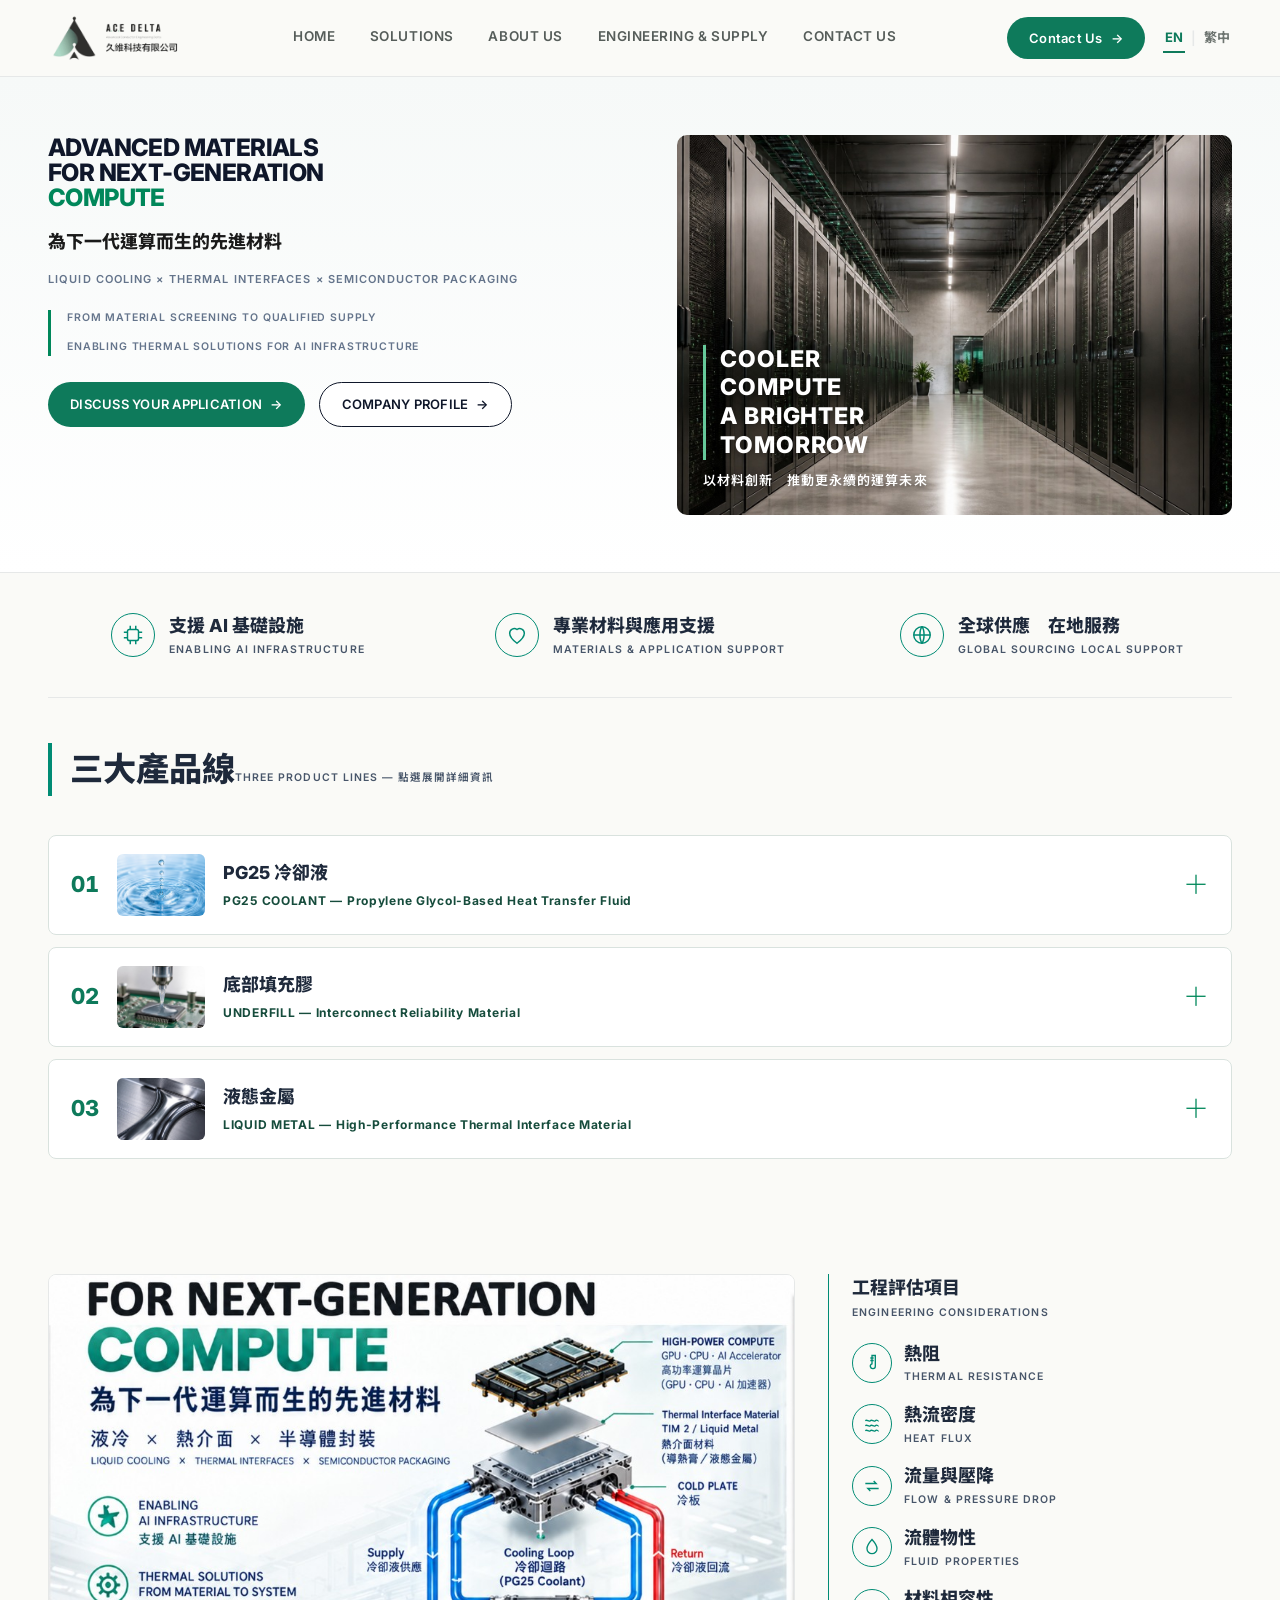
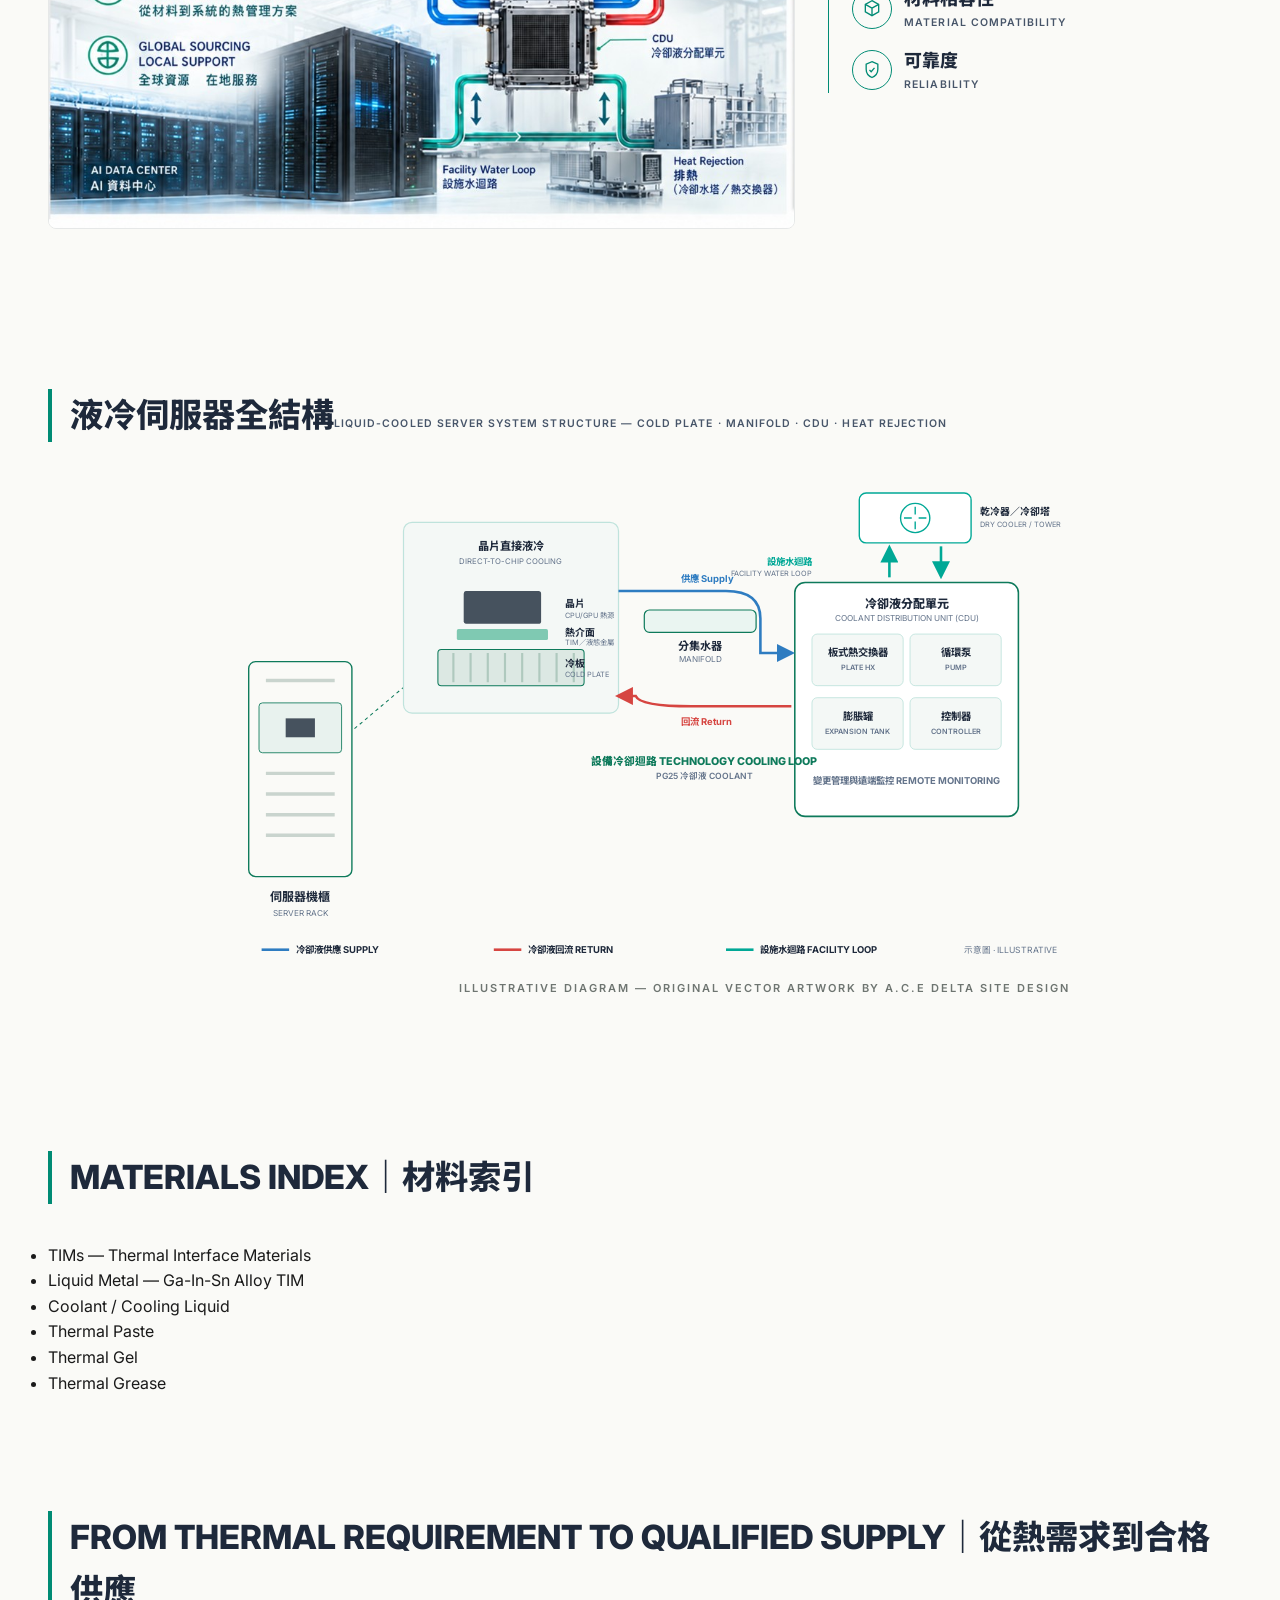
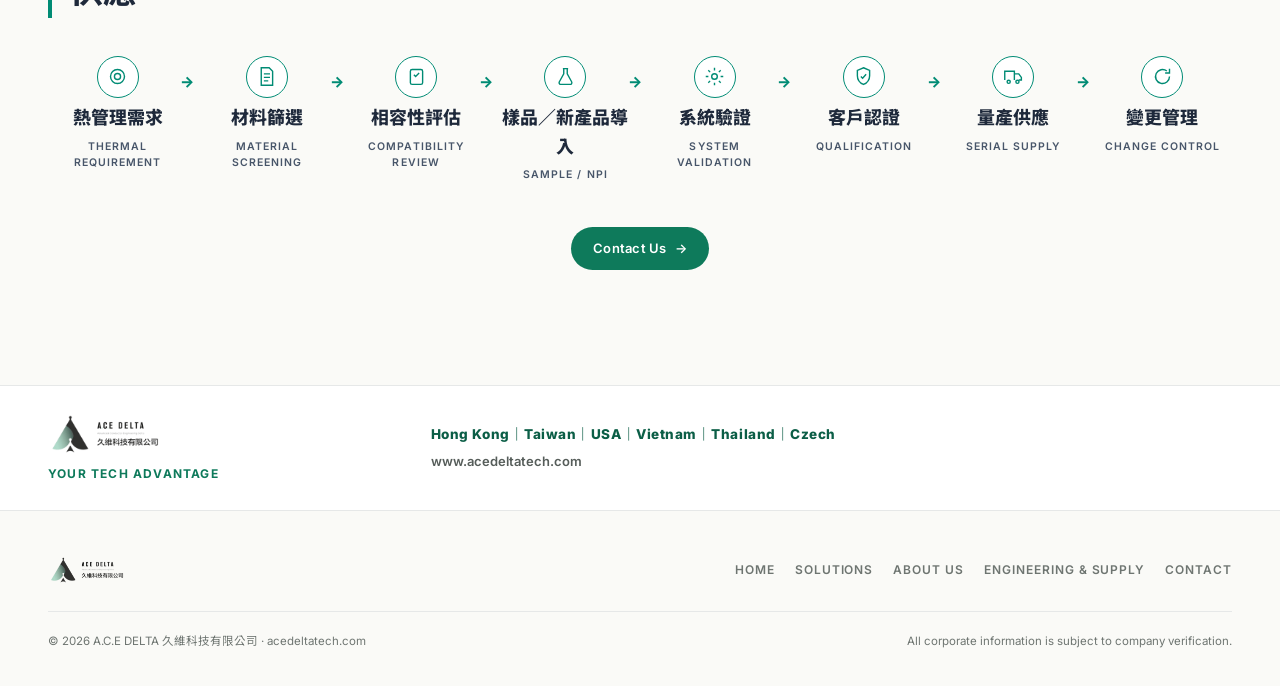
==== commit 075299a7: "Add files via upload" ====
--- a/index.html
+++ b/index.html
@@ -4,13 +4,15 @@
 <head>
 <meta charset="UTF-8">
 <meta name="viewport" content="width=device-width, initial-scale=1.0">
-<title>A.C.E DELTA 久維科技有限公司 — Advanced Materials for Next-Generation Compute</title>
-<meta name="description" content="A.C.E DELTA (久維科技有限公司) is a Hong Kong-based advanced thermal and electronic materials trading and application-support business with a service network across Hong Kong, Taiwan, Vietnam, Thailand, the United States and the Czech Republic.">
+<title>A.C.E DELTA — Advanced Thermal Materials &amp; Engineering Supply｜TIMs, Ga-In-Sn Liquid Metal, Coolant, Thermal Paste</title>
+<meta name="description" content="A.C.E DELTA TECH supports multinational manufacturing supply chains with thermal interface materials — Ga-In-Sn liquid metal TIM 液態金屬, coolant 冷卻液, thermal paste/gel/grease 導熱膏／導熱凝膠 — plus technical sourcing and application engineering support for AI server liquid cooling, EV batteries, automotive electronics and 5G／6G.">
 <meta name="robots" content="index,follow">
+<meta name="keywords" content="TIMs, thermal interface materials, liquid metal, coolant, cooling liquid, thermal paste, thermal gel, thermal grease, 散熱材料, 液態金屬, 冷卻液, 水冷液, 導熱膏, 導熱凝膠, 導熱矽脂">
 <link rel="canonical" href="https://acedeltatech.com/">
 <link rel="alternate" hreflang="en" href="https://acedeltatech.com/">
-<link rel="alternate" hreflang="zh-Hant" href="https://acedeltatech.com/?lang=zh">
+<link rel="alternate" hreflang="zh-Hant" href="https://acedeltatech.com/zh-tw/about">
 <link rel="alternate" hreflang="x-default" href="https://acedeltatech.com/">
+<link rel="alternate" hreflang="ja" href="https://acedeltatech.com/ja/">
 <meta property="og:type" content="website">
 <meta property="og:site_name" content="A.C.E DELTA">
 <meta property="og:title" content="A.C.E DELTA — Materials Enable a More Sustainable Compute Future">
@@ -29,7 +31,8 @@
   "name":"A.C.E DELTA","alternateName":"久維科技有限公司",
   "url":"https://acedeltatech.com/",
   "description":"Hong Kong-based trading and application-support business in advanced thermal and electronic materials, connecting materials science, application expertise and international supply networks across Hong Kong, Taiwan, Vietnam, Thailand, the United States and the Czech Republic.",
-  "areaServed":["HK","TW","VN","TH","US","CZ"]},
+  "areaServed":["HK","TW","VN","TH","US","CZ"],
+  "knowsAbout":["Gallium-Indium-Tin (Ga-In-Sn) Alloy","Liquid Metal TIM","AI Server Liquid Cooling","Thermal Interface Materials (TIMs)","Liquid Metal","Coolant","Cooling Liquid","Thermal Paste","Thermal Gel","Thermal Grease","熱介面材料","散熱材料","液態金屬","冷卻液","水冷液","導熱膏","導熱凝膠"]},
  {"@type":"WebPage","@id":"https://acedeltatech.com/","url":"https://acedeltatech.com/",
   "name":"A.C.E DELTA 久維科技有限公司 — Advanced Materials for Next-Generation Compute","inLanguage":"en",
   "about":{"@id":"https://acedeltatech.com/#org"},
@@ -57,7 +60,7 @@
       <a href="contact.html"><span class="en">Contact Us</span><span class="zh">聯絡我們</span></a>
     </nav>
     <div class="head-actions">
-      <a class="pill" href="#contact"><span class="en">Contact Us</span><span class="zh">聯絡我們</span> →</a>
+      <a class="pill" href="#rfq"><span class="en">Contact Us</span><span class="zh">聯絡我們</span> →</a>
       <div class="lang-sw" role="group" aria-label="Language switch">
         <button type="button" data-lang="en" aria-pressed="true">EN</button>
         <span class="bar">|</span>
@@ -112,7 +115,7 @@
         <article class="acc-item">
           <button class="acc-head" aria-expanded="false" aria-controls="acc1">
             <span class="pnum num">01</span>
-            <img class="acc-thumb" src="assets/img/product-pg25-coolant.jpg" alt="">
+            <img class="acc-thumb" src="assets/img/product-pg25-coolant.jpg" alt="PG25 coolant 冷卻液 — propylene glycol heat transfer fluid for AI server liquid cooling">
             <span class="acc-title"><span class="zh-big">PG25 冷卻液</span><span class="en-big2">PG25 COOLANT — Propylene Glycol-Based Heat Transfer Fluid</span></span>
             <span class="acc-x" aria-hidden="true">＋</span>
           </button>
@@ -132,7 +135,7 @@
         <article class="acc-item">
           <button class="acc-head" aria-expanded="false" aria-controls="acc2">
             <span class="pnum num">02</span>
-            <img class="acc-thumb" src="assets/img/product-underfill.jpg" alt="">
+            <img class="acc-thumb" src="assets/img/product-underfill.jpg" alt="Underfill 底部填充膠 dispensing on flip-chip package — interconnect reliability material">
             <span class="acc-title"><span class="zh-big">底部填充膠</span><span class="en-big2">UNDERFILL — Interconnect Reliability Material</span></span>
             <span class="acc-x" aria-hidden="true">＋</span>
           </button>
@@ -151,7 +154,7 @@
         <article class="acc-item">
           <button class="acc-head" aria-expanded="false" aria-controls="acc3">
             <span class="pnum num">03</span>
-            <img class="acc-thumb" src="assets/img/product-liquid-metal.jpg" alt="">
+            <img class="acc-thumb" src="assets/img/product-liquid-metal.jpg" alt="Liquid metal 液態金屬 TIM — gallium-based thermal interface material">
             <span class="acc-title"><span class="zh-big">液態金屬</span><span class="en-big2">LIQUID METAL — High-Performance Thermal Interface Material</span></span>
             <span class="acc-x" aria-hidden="true">＋</span>
           </button>
@@ -269,6 +272,18 @@
         </figure>
       </section>
 
+    <section class="sec mi-sec" aria-label="Materials index" style="padding-top:clamp(24px,3vw,40px)">
+    <div class="prod-head reveal"><h2><span class="zh-big">MATERIALS INDEX｜材料索引</span></h2></div>
+    <ul class="mi-list reveal">
+      <li><span class="zh">散熱材料／熱介面材料</span><span class="en">TIMs — Thermal Interface Materials</span></li>
+      <li><span class="zh">液態金屬（鎵銦錫合金 GaInSn）</span><span class="en">Liquid Metal — Ga-In-Sn Alloy TIM</span></li>
+      <li><span class="zh">冷卻液／水冷液</span><span class="en">Coolant / Cooling Liquid</span></li>
+      <li><span class="zh">導熱膏</span><span class="en">Thermal Paste</span></li>
+      <li><span class="zh">導熱凝膠</span><span class="en">Thermal Gel</span></li>
+      <li><span class="zh">導熱矽脂</span><span class="en">Thermal Grease</span></li>
+    </ul>
+  </section>
+
       <div class="flow-head reveal"><h2><span class="zh-big">FROM THERMAL REQUIREMENT TO QUALIFIED SUPPLY｜從熱需求到合格供應</span></h2></div>
       <ol class="flow reveal">
         <li><span class="f-ico" aria-hidden="true"><svg viewBox="0 0 24 24" fill="none" stroke="#008B74" stroke-width="1.6"><circle cx="12" cy="12" r="8"/><circle cx="12" cy="12" r="3.5"/></svg></span><span class="zh-big">熱管理需求</span><span class="en-small">Thermal Requirement</span></li>
@@ -299,7 +314,6 @@
   <div class="wrap entity-grid">
     <div class="e-brand"><img src="assets/img/logo.png" alt="A.C.E DELTA — 久維科技有限公司"><p class="mast-tag" style="margin-top:8px">Your Tech Advantage</p></div>
     <div class="e-loc"><p class="loc-line">Hong Kong｜Taiwan｜USA｜Vietnam｜Thailand｜Czech</p><p class="e-url">www.acedeltatech.com</p></div>
-    <div class="e-ds"><img src="assets/img/ds-logo.png" alt="帝昇投資有限公司 DS INVESTMENT COMPANY LTD."><p class="e-note">Taiwan Member Company｜台灣會員公司</p></div>
   </div>
 </div>
 <footer class="site-foot">
@@ -311,7 +325,7 @@
         <a href="solutions.html"><span class="en">Solutions</span><span class="zh">解決方案</span></a>
         <a href="about.html"><span class="en">About Us</span><span class="zh">關於我們</span></a>
         <a href="engineering.html"><span class="en">Engineering &amp; Supply</span><span class="zh">工程與供應</span></a>
-        <a href="#contact"><span class="en">Contact</span><span class="zh">聯絡</span></a>
+        <a href="#rfq"><span class="en">Contact</span><span class="zh">聯絡</span></a>
       </nav>
     </div>
     <div class="foot-legal">
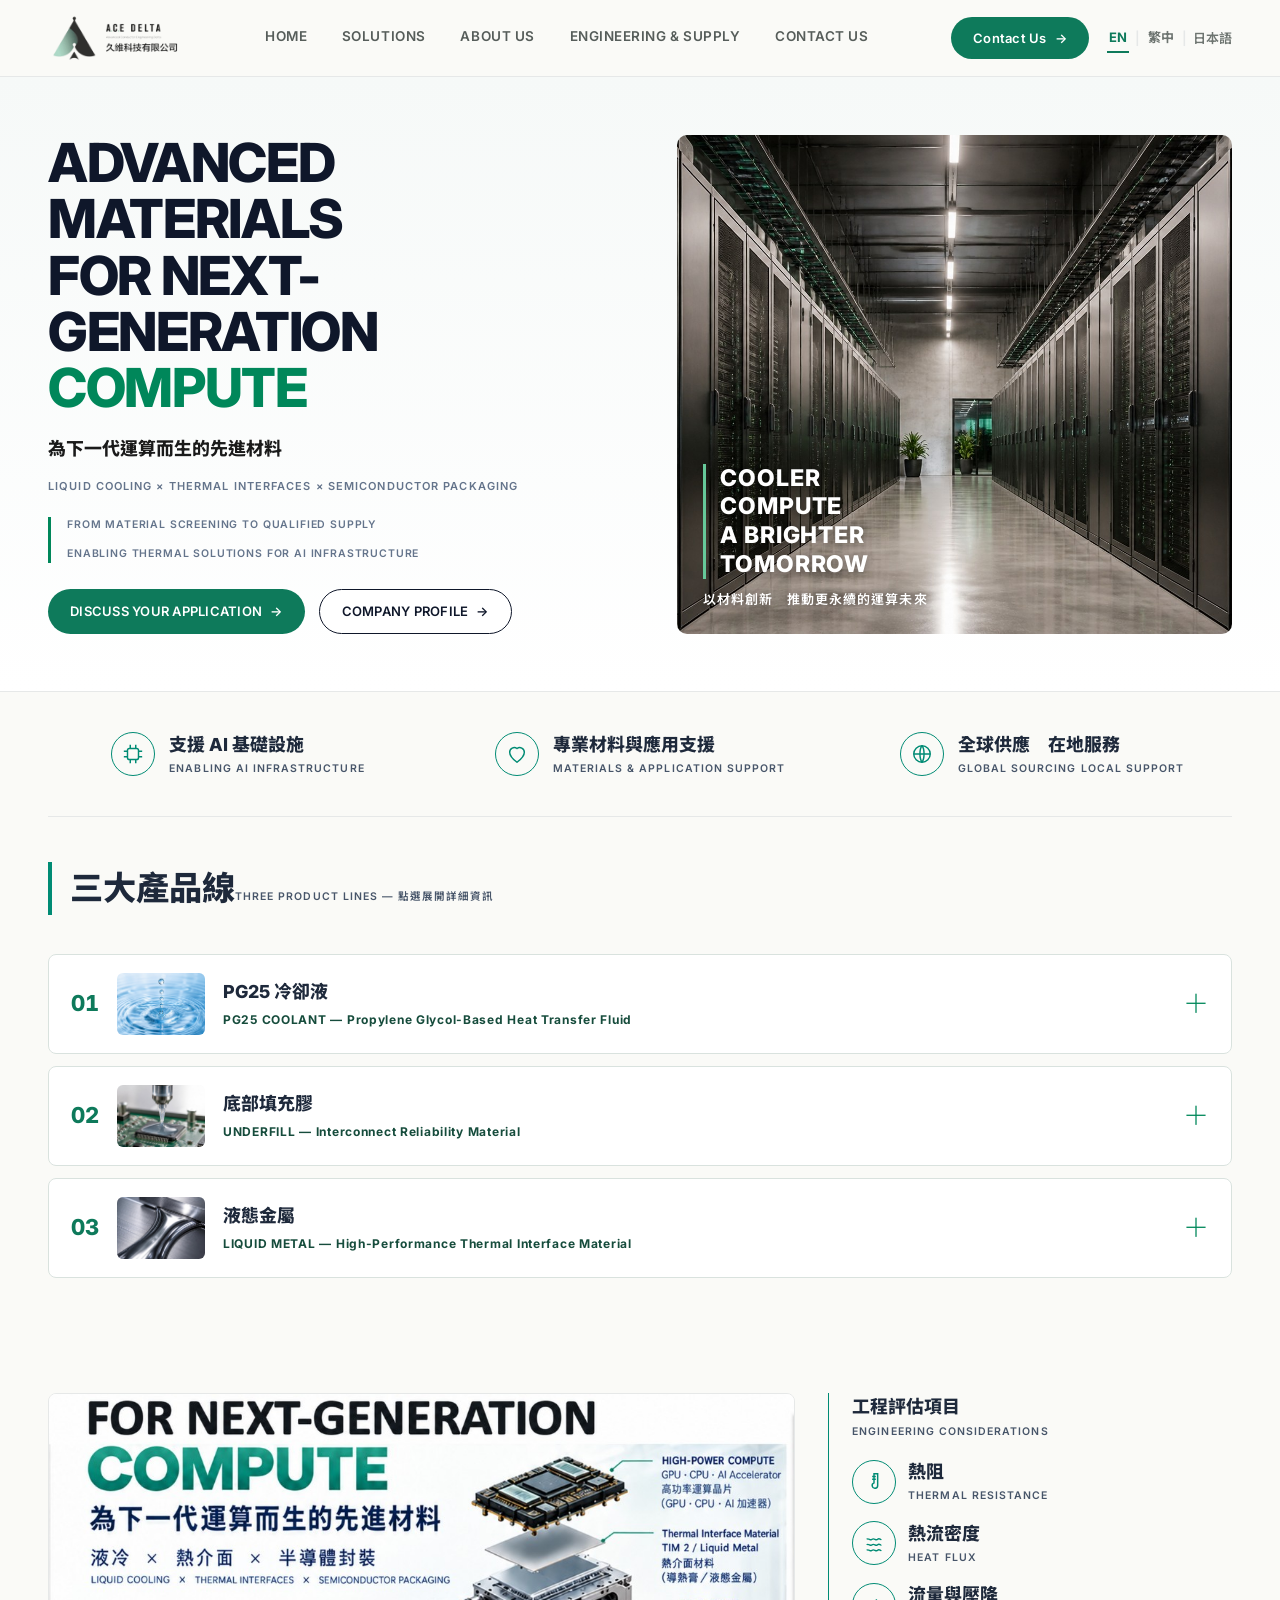
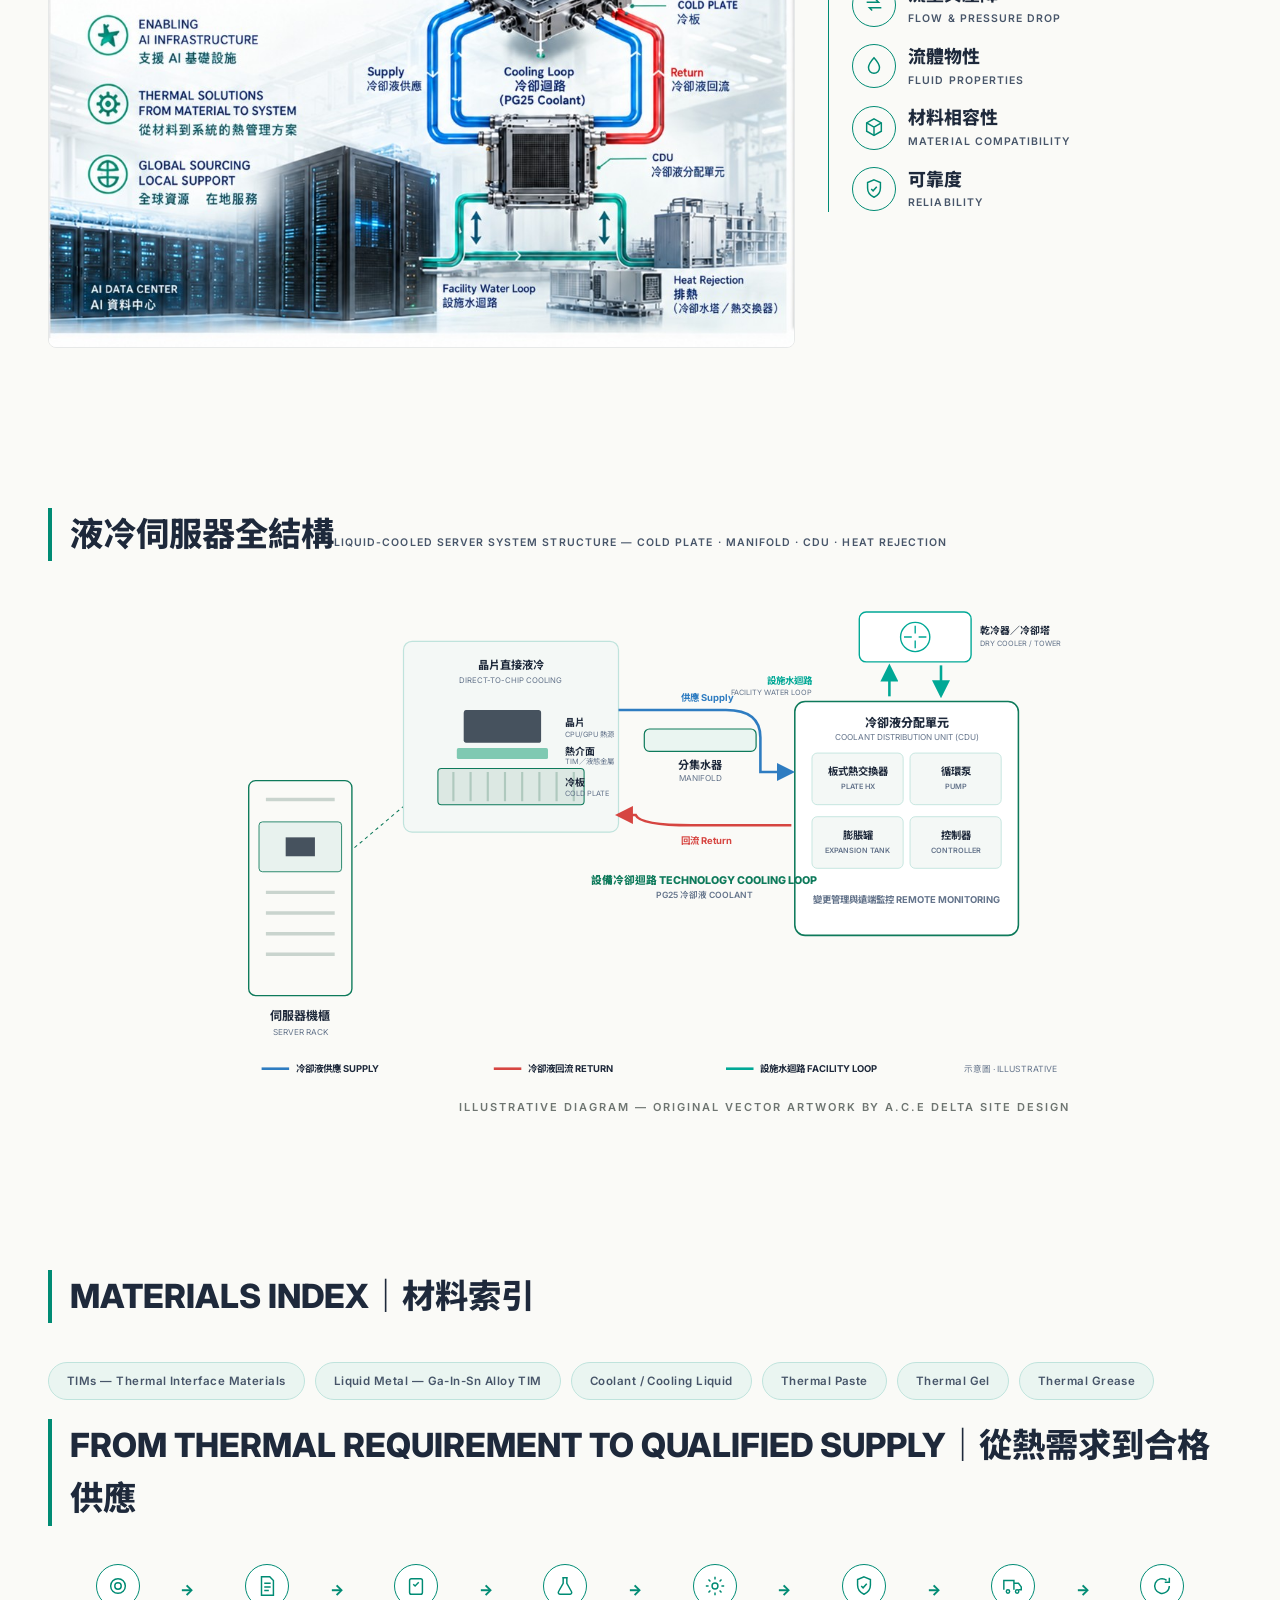
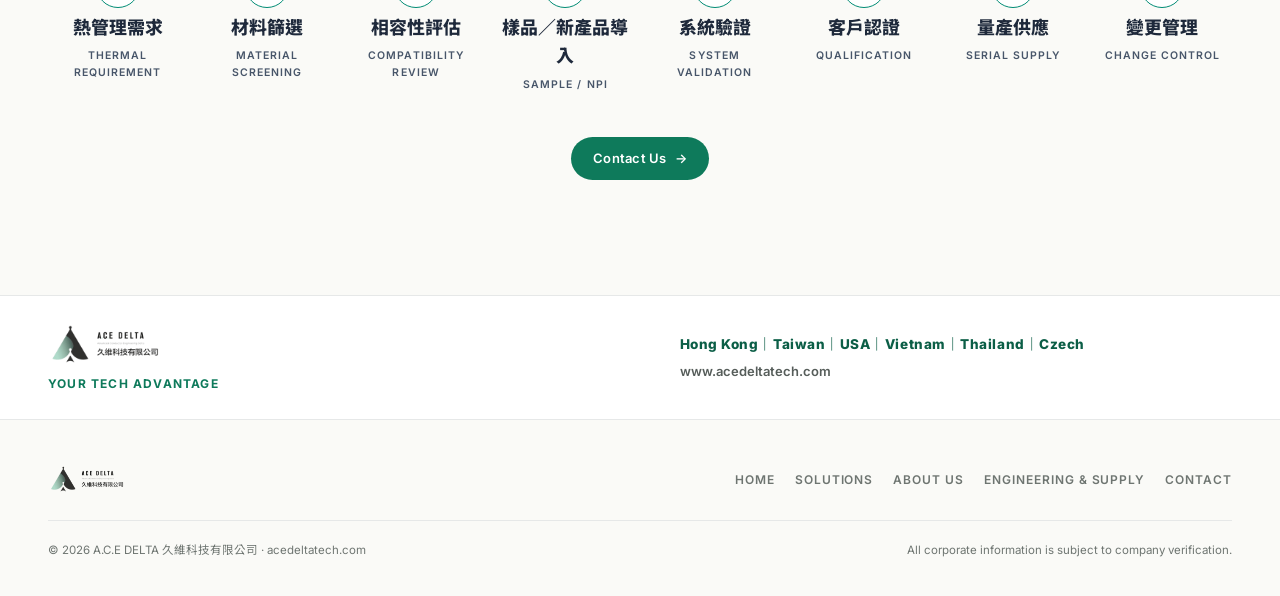
==== commit c3c9e63f: "Add files via upload" ====
--- a/index.html
+++ b/index.html
@@ -10,7 +10,7 @@
 <meta name="keywords" content="TIMs, thermal interface materials, liquid metal, coolant, cooling liquid, thermal paste, thermal gel, thermal grease, 散熱材料, 液態金屬, 冷卻液, 水冷液, 導熱膏, 導熱凝膠, 導熱矽脂">
 <link rel="canonical" href="https://acedeltatech.com/">
 <link rel="alternate" hreflang="en" href="https://acedeltatech.com/">
-<link rel="alternate" hreflang="zh-Hant" href="https://acedeltatech.com/zh-tw/about">
+<link rel="alternate" hreflang="zh-Hant" href="https://acedeltatech.com/?lang=zh">
 <link rel="alternate" hreflang="x-default" href="https://acedeltatech.com/">
 <link rel="alternate" hreflang="ja" href="https://acedeltatech.com/ja/">
 <meta property="og:type" content="website">
@@ -65,7 +65,7 @@
         <button type="button" data-lang="en" aria-pressed="true">EN</button>
         <span class="bar">|</span>
         <button type="button" data-lang="zh" aria-pressed="false">繁中</button>
-      </div>
+      <span class="bar">|</span><a href="https://acedeltatech.com/ja/" hreflang="ja">日本語</a></div>
       <button class="burger" id="burger" aria-expanded="false" aria-controls="mainNav" aria-label="Menu"><span></span><span></span><span></span></button>
     </div>
   </div>
@@ -338,5 +338,6 @@
 <div id="toast" role="status" aria-live="polite"></div>
 
 <script src="assets/js/main.js" defer></script>
+<script type="module" src="https://static.cloudflareinsights.com/beacon.min.js/v4bc70e2c01a94c73b74392e4234840661791215815920" integrity="sha512-L0ha0OXavK/8okipN9F8BtP84dg9DUhPERbBXzwI6dgTA55d2+yweo3pn5CSFYs45/r8md2+xvUPtTdvTNRfjA==" data-cf-beacon='{"version":"2024.11.0","token":"4edd5f8ec12a48cfa682ab8261b80a79","spa":2}' crossorigin="anonymous"></script>
 </body>
 </html>
--- a/assets/css/style.css
+++ b/assets/css/style.css
@@ -82,7 +82,7 @@
 .hero-copy{padding:clamp(44px,6vw,88px) clamp(28px,4vw,64px);display:flex;flex-direction:column;justify-content:center;gap:22px}
 .eyebrow{display:inline-flex;align-items:center;gap:10px}
 .eyebrow::before{content:"";width:34px;height:2px;background:var(--green)}
-h1{font-size:--fs-display;font-weight:800;line-height:1.02;letter-spacing:-.035em}
+h1{font-size:var(--fs-display);font-weight:800;line-height:1.02;letter-spacing:-.035em}
 h1 .hl{color:var(--green)}
 .sub-headline{font-size:clamp(15px,1.25vw,18px);font-weight:700;letter-spacing:.01em;color:var(--ink)}
 .hero-lead{font-size:clamp(15px,1.15vw,17px);line-height:1.75;color:var(--gray);max-width:56ch}
@@ -100,7 +100,7 @@
 .sec{padding:clamp(72px,9vw,132px) 0}
 .sec-head{display:flex;align-items:baseline;gap:18px;margin-bottom:clamp(36px,4.5vw,64px)}
 .sec-head .n{font-size:clamp(20px,2vw,28px);font-weight:800;color:var(--green)}
-.sec-head h2{font-size:--fs-h2;font-weight:800;letter-spacing:.015em;text-transform:uppercase}
+.sec-head h2{font-size:var(--fs-h2);font-weight:800;letter-spacing:.015em;text-transform:uppercase}
 .sec-head .tick{flex:1;height:1px;background:var(--line)}
 .sec-head .sub{font-size:12px;font-weight:600;letter-spacing:.16em;text-transform:uppercase;color:var(--micro)}
 html.lang-zh .sec-head h2{letter-spacing:.08em}
@@ -113,7 +113,7 @@
 .statement .hl{color:var(--green)}
 html.lang-zh .zh-alt{font-size:14.5px;color:var(--gray);line-height:1.9;border-left:2px solid var(--mint);padding-left:16px}
 html.lang-zh .zh-alt{border-left-color:var(--line);color:var(--micro)}
-.m-statement{font-size:--fs-statement;font-weight:800;line-height:1.28;letter-spacing:-.02em;margin:18px 0 20px}
+.m-statement{font-size:var(--fs-statement);font-weight:800;line-height:1.28;letter-spacing:-.02em;margin:18px 0 20px}
 .m-statement .hl{color:var(--green)}
 html.lang-zh .m-statement{letter-spacing:.02em;line-height:1.5}
 .m-body{font-size:15px;line-height:1.8;color:var(--gray);max-width:54ch}
@@ -203,7 +203,7 @@
 .plogo img{height:48px;width:auto}
 .plogo .ds-mono{display:flex;flex-direction:column;gap:6px}
 .plogo .ds-box{width:58px;height:58px;border:1.5px dashed #BFC5C1;display:flex;align-items:center;justify-content:center;font-weight:800;font-size:20px;color:var(--green);letter-spacing:.02em}
-.pcard h3{font-size:--fs-h3;font-weight:800;letter-spacing:.01em}
+.pcard h3{font-size:var(--fs-h3);font-weight:800;letter-spacing:.01em}
 .pcard .pname-zh{font-size:15px;font-weight:700;color:var(--gray)}
 .pcard .prole{font-size:14px;line-height:1.7;color:var(--gray);border-top:1px solid var(--line);padding-top:16px;margin-top:2px}
 .pcard-media{display:grid;grid-template-columns:1fr 1fr;gap:12px;margin-top:18px}
@@ -212,7 +212,7 @@
 .hq-band .hq-img{overflow:hidden}
 .hq-band .hq-img img{width:100%;height:100%;min-height:230px;object-fit:cover;display:block}
 .hq-band .hq-info{padding:clamp(20px,2.4vw,32px);display:flex;flex-direction:column;justify-content:center;gap:10px;border-left:1px solid var(--line)}
-.hq-band h4{font-size:--fs-h3;font-weight:800;letter-spacing:-.01em}
+.hq-band h4{font-size:var(--fs-h3);font-weight:800;letter-spacing:-.01em}
 .pcard-media img{width:100%;height:150px;object-fit:cover;display:block}
 .pcard-media .cap{display:block;font-size:11px;font-weight:600;letter-spacing:.08em;text-transform:uppercase;color:var(--micro);margin-top:8px}
 .pcard-media.solo .cap{margin-top:10px}
@@ -223,7 +223,7 @@
 /* ---------- contact ---------- */
 .contact{background:var(--ink);color:#F1F2EF}
 .contact .wrap{display:grid;grid-template-columns:1.2fr 1fr;gap:clamp(36px,5vw,80px);padding-top:clamp(72px,8vw,120px);padding-bottom:clamp(72px,8vw,120px)}
-.contact h2{font-size:--fs-display;font-weight:800;letter-spacing:-.03em;line-height:1.06}
+.contact h2{font-size:var(--fs-display);font-weight:800;letter-spacing:-.03em;line-height:1.06}
 html.lang-zh .contact h2{letter-spacing:.02em;line-height:1.3}
 .contact h2 .hl{color:var(--mint)}
 .contact .lead{margin-top:18px;font-size:15.5px;line-height:1.8;color:#B9BEB9;max-width:52ch}
@@ -386,7 +386,7 @@
 .hero-copy{padding:clamp(44px,6vw,88px) clamp(28px,4vw,64px);display:flex;flex-direction:column;justify-content:center;gap:22px}
 .eyebrow{display:inline-flex;align-items:center;gap:10px}
 .eyebrow::before{content:"";width:34px;height:2px;background:var(--green)}
-h1{font-size:--fs-display;font-weight:800;line-height:1.02;letter-spacing:-.035em}
+h1{font-size:var(--fs-display);font-weight:800;line-height:1.02;letter-spacing:-.035em}
 h1 .hl{color:var(--green)}
 .sub-headline{font-size:clamp(15px,1.25vw,18px);font-weight:700;letter-spacing:.01em;color:var(--ink)}
 .hero-lead{font-size:clamp(15px,1.15vw,17px);line-height:1.75;color:var(--gray);max-width:56ch}
@@ -404,7 +404,7 @@
 .sec{padding:clamp(72px,9vw,132px) 0}
 .sec-head{display:flex;align-items:baseline;gap:18px;margin-bottom:clamp(36px,4.5vw,64px)}
 .sec-head .n{font-size:clamp(20px,2vw,28px);font-weight:800;color:var(--green)}
-.sec-head h2{font-size:--fs-h2;font-weight:800;letter-spacing:.015em;text-transform:uppercase}
+.sec-head h2{font-size:var(--fs-h2);font-weight:800;letter-spacing:.015em;text-transform:uppercase}
 .sec-head .tick{flex:1;height:1px;background:var(--line)}
 .sec-head .sub{font-size:12px;font-weight:600;letter-spacing:.16em;text-transform:uppercase;color:var(--micro)}
 html.lang-zh .sec-head h2{letter-spacing:.08em}
@@ -416,13 +416,13 @@
 .vm-mission{border-left:1px solid var(--line);padding:clamp(48px,5.5vw,84px) 0 clamp(48px,5.5vw,84px) clamp(28px,4vw,64px)}
 .mini-head{display:flex;align-items:center;gap:12px}
 .mini-head .n{font-weight:800;color:var(--green);font-size:15px}
-.mini-head .t{font-size:--fs-h2;font-weight:800;letter-spacing:.14em;text-transform:uppercase}
+.mini-head .t{font-size:var(--fs-h2);font-weight:800;letter-spacing:.14em;text-transform:uppercase}
 .statement{font-family:var(--serif);font-weight:300;font-size:clamp(26px,2.6vw,40px);line-height:1.3;letter-spacing:-.01em}
 .statement .hl{color:var(--green)}
 html.lang-zh .statement{font-family:var(--sans);font-weight:700;font-size:clamp(21px,1.9vw,28px);line-height:1.6;letter-spacing:.02em}
 .zh-alt{font-size:14.5px;color:var(--gray);line-height:1.9;border-left:2px solid var(--mint);padding-left:16px}
 html.lang-zh .zh-alt{border-left-color:var(--line);color:var(--micro)}
-.m-statement{font-size:--fs-statement;font-weight:800;line-height:1.28;letter-spacing:-.02em;margin:18px 0 20px}
+.m-statement{font-size:var(--fs-statement);font-weight:800;line-height:1.28;letter-spacing:-.02em;margin:18px 0 20px}
 .m-statement .hl{color:var(--green)}
 html.lang-zh .m-statement{letter-spacing:.02em;line-height:1.5}
 .m-body{font-size:15px;line-height:1.8;color:var(--gray);max-width:54ch}
@@ -523,7 +523,7 @@
 .plogo img{height:48px;width:auto}
 .plogo .ds-mono{display:flex;flex-direction:column;gap:6px}
 .plogo .ds-box{width:58px;height:58px;border:1.5px dashed #BFC5C1;display:flex;align-items:center;justify-content:center;font-weight:800;font-size:20px;color:var(--green);letter-spacing:.02em}
-.pcard h3{font-size:--fs-h3;font-weight:800;letter-spacing:.01em}
+.pcard h3{font-size:var(--fs-h3);font-weight:800;letter-spacing:.01em}
 .pcard .pname-zh{font-size:15px;font-weight:700;color:var(--gray)}
 .pcard .prole{font-size:14px;line-height:1.7;color:var(--gray);border-top:1px solid var(--line);padding-top:16px;margin-top:2px}
 .pres-note{margin-top:20px}
@@ -531,7 +531,7 @@
 /* ---------- contact ---------- */
 .contact{background:var(--ink);color:#F1F2EF}
 .contact .wrap{display:grid;grid-template-columns:1.2fr 1fr;gap:clamp(36px,5vw,80px);padding-top:clamp(72px,8vw,120px);padding-bottom:clamp(72px,8vw,120px)}
-.contact h2{font-size:--fs-display;font-weight:800;letter-spacing:-.03em;line-height:1.06}
+.contact h2{font-size:var(--fs-display);font-weight:800;letter-spacing:-.03em;line-height:1.06}
 html.lang-zh .contact h2{letter-spacing:.02em;line-height:1.3}
 .contact h2 .hl{color:var(--mint)}
 .contact .lead{margin-top:18px;font-size:15.5px;line-height:1.8;color:#B9BEB9;max-width:52ch}
@@ -607,7 +607,7 @@
   .reveal{opacity:1;transform:none}
 }
 .page-head{padding:clamp(48px,7vw,96px) 0 clamp(32px,4vw,52px);border-bottom:1px solid var(--line)}
-.page-head .ph-title{margin:16px 0 18px;font-size:--fs-display;font-weight:800;letter-spacing:-.03em;line-height:1.05}
+.page-head .ph-title{margin:16px 0 18px;font-size:var(--fs-display);font-weight:800;letter-spacing:-.03em;line-height:1.05}
 html.lang-zh .page-head .ph-title{letter-spacing:.02em;line-height:1.25}
 .page-head .hero-lead{max-width:62ch}
 .map-hero{border-bottom:1px solid var(--line);background:#FBFBF8}
@@ -697,7 +697,7 @@
 .hero-copy{padding:clamp(44px,6vw,88px) clamp(28px,4vw,64px);display:flex;flex-direction:column;justify-content:center;gap:22px}
 .eyebrow{display:inline-flex;align-items:center;gap:10px}
 .eyebrow::before{content:"";width:34px;height:2px;background:var(--green)}
-h1{font-size:--fs-display;font-weight:800;line-height:1.02;letter-spacing:-.035em}
+h1{font-size:var(--fs-display);font-weight:800;line-height:1.02;letter-spacing:-.035em}
 h1 .hl{color:var(--green)}
 .sub-headline{font-size:clamp(15px,1.25vw,18px);font-weight:700;letter-spacing:.01em;color:var(--ink)}
 .hero-lead{font-size:clamp(15px,1.15vw,17px);line-height:1.75;color:var(--gray);max-width:56ch}
@@ -715,7 +715,7 @@
 .sec{padding:clamp(72px,9vw,132px) 0}
 .sec-head{display:flex;align-items:baseline;gap:18px;margin-bottom:clamp(36px,4.5vw,64px)}
 .sec-head .n{font-size:clamp(20px,2vw,28px);font-weight:800;color:var(--green)}
-.sec-head h2{font-size:--fs-h2;font-weight:800;letter-spacing:.015em;text-transform:uppercase}
+.sec-head h2{font-size:var(--fs-h2);font-weight:800;letter-spacing:.015em;text-transform:uppercase}
 .sec-head .tick{flex:1;height:1px;background:var(--line)}
 .sec-head .sub{font-size:12px;font-weight:600;letter-spacing:.16em;text-transform:uppercase;color:var(--micro)}
 html.lang-zh .sec-head h2{letter-spacing:.08em}
@@ -727,13 +727,13 @@
 .vm-mission{border-left:1px solid var(--line);padding:clamp(48px,5.5vw,84px) 0 clamp(48px,5.5vw,84px) clamp(28px,4vw,64px)}
 .mini-head{display:flex;align-items:center;gap:12px}
 .mini-head .n{font-weight:800;color:var(--green);font-size:15px}
-.mini-head .t{font-size:--fs-h2;font-weight:800;letter-spacing:.14em;text-transform:uppercase}
+.mini-head .t{font-size:var(--fs-h2);font-weight:800;letter-spacing:.14em;text-transform:uppercase}
 .statement{font-family:var(--serif);font-weight:300;font-size:clamp(26px,2.6vw,40px);line-height:1.3;letter-spacing:-.01em}
 .statement .hl{color:var(--green)}
 html.lang-zh .statement{font-family:var(--sans);font-weight:700;font-size:clamp(21px,1.9vw,28px);line-height:1.6;letter-spacing:.02em}
 .zh-alt{font-size:14.5px;color:var(--gray);line-height:1.9;border-left:2px solid var(--mint);padding-left:16px}
 html.lang-zh .zh-alt{border-left-color:var(--line);color:var(--micro)}
-.m-statement{font-size:--fs-statement;font-weight:800;line-height:1.28;letter-spacing:-.02em;margin:18px 0 20px}
+.m-statement{font-size:var(--fs-statement);font-weight:800;line-height:1.28;letter-spacing:-.02em;margin:18px 0 20px}
 .m-statement .hl{color:var(--green)}
 html.lang-zh .m-statement{letter-spacing:.02em;line-height:1.5}
 .m-body{font-size:15px;line-height:1.8;color:var(--gray);max-width:54ch}
@@ -834,7 +834,7 @@
 .plogo img{height:48px;width:auto}
 .plogo .ds-mono{display:flex;flex-direction:column;gap:6px}
 .plogo .ds-box{width:58px;height:58px;border:1.5px dashed #BFC5C1;display:flex;align-items:center;justify-content:center;font-weight:800;font-size:20px;color:var(--green);letter-spacing:.02em}
-.pcard h3{font-size:--fs-h3;font-weight:800;letter-spacing:.01em}
+.pcard h3{font-size:var(--fs-h3);font-weight:800;letter-spacing:.01em}
 .pcard .pname-zh{font-size:15px;font-weight:700;color:var(--gray)}
 .pcard .prole{font-size:14px;line-height:1.7;color:var(--gray);border-top:1px solid var(--line);padding-top:16px;margin-top:2px}
 .pres-note{margin-top:20px}
@@ -842,7 +842,7 @@
 /* ---------- contact ---------- */
 .contact{background:var(--ink);color:#F1F2EF}
 .contact .wrap{display:grid;grid-template-columns:1.2fr 1fr;gap:clamp(36px,5vw,80px);padding-top:clamp(72px,8vw,120px);padding-bottom:clamp(72px,8vw,120px)}
-.contact h2{font-size:--fs-display;font-weight:800;letter-spacing:-.03em;line-height:1.06}
+.contact h2{font-size:var(--fs-display);font-weight:800;letter-spacing:-.03em;line-height:1.06}
 html.lang-zh .contact h2{letter-spacing:.02em;line-height:1.3}
 .contact h2 .hl{color:var(--mint)}
 .contact .lead{margin-top:18px;font-size:15.5px;line-height:1.8;color:#B9BEB9;max-width:52ch}
@@ -918,7 +918,7 @@
   .reveal{opacity:1;transform:none}
 }
 .page-head{padding:clamp(48px,7vw,96px) 0 clamp(32px,4vw,52px);border-bottom:1px solid var(--line)}
-.page-head .ph-title{margin:16px 0 18px;font-size:--fs-display;font-weight:800;letter-spacing:-.03em;line-height:1.05}
+.page-head .ph-title{margin:16px 0 18px;font-size:var(--fs-display);font-weight:800;letter-spacing:-.03em;line-height:1.05}
 html.lang-zh .page-head .ph-title{letter-spacing:.02em;line-height:1.25}
 .page-head .hero-lead{max-width:62ch}
 .map-hero{border-bottom:1px solid var(--line);background:#FBFBF8}
@@ -932,14 +932,14 @@
 .mast-slogan .zh-line{margin-top:8px;color:#1E293B}
 .mast-photo{position:relative;overflow:hidden;min-height:200px;clip-path:polygon(12% 0,100% 0,100% 100%,0 100%)}
 .mast-photo img{position:absolute;inset:0;width:100%;height:100%;object-fit:cover}
-.mast-title{padding-bottom:clamp(18px,2.6vw,30px);font-size:--fs-display;font-weight:800;letter-spacing:-.02em;line-height:1.02}
+.mast-title{padding-bottom:clamp(18px,2.6vw,30px);font-size:var(--fs-display);font-weight:800;letter-spacing:-.02em;line-height:1.02}
 .mast-title .hl{color:#008B74}
 .adv3{display:grid;grid-template-columns:1.08fr 1.5fr .8fr;gap:clamp(22px,3vw,52px);align-items:start;padding-top:clamp(30px,3.5vw,52px);padding-bottom:clamp(14px,2vw,24px)}
-.adv-left h2{font-size:--fs-h2;font-weight:800;letter-spacing:-.02em;line-height:1.05}
+.adv-left h2{font-size:var(--fs-h2);font-weight:800;letter-spacing:-.02em;line-height:1.05}
 .adv-left .navy{color:#1E293B}
 .adv-left .hl{color:#008B74}
-.adv-zh{margin-top:16px;font-size:--fs-zhbig;font-weight:800}
-.adv-tags{margin-top:12px;font-size:--fs-tag;font-weight:700;color:#1E293B}
+.adv-zh{margin-top:16px;font-size:var(--fs-zhbig);font-weight:800}
+.adv-tags{margin-top:12px;font-size:var(--fs-tag);font-weight:700;color:#1E293B}
 .adv-tags-en{margin-top:6px;font-size:11px;font-weight:600;letter-spacing:.08em;color:#475569}
 .adv-fig{margin:0}
 .adv-fig img{width:100%;height:auto;display:block}
@@ -949,10 +949,10 @@
 .badge .ico svg{width:20px;height:20px}
 .badge p{display:flex;flex-direction:column;gap:2px}
 .badge .en-big{font-size:12.5px;font-weight:800;letter-spacing:.06em;color:#1E293B}
-.badge .zh-big{font-size:--fs-tag;font-weight:800;color:#1E293B}
+.badge .zh-big{font-size:var(--fs-tag);font-weight:800;color:#1E293B}
 .eng{border-left:1px solid #008B74;padding-left:clamp(18px,2vw,30px);display:flex;flex-direction:column;gap:18px}
 .eng-h{display:flex;flex-direction:column;gap:2px}
-.zh-big{font-size:--fs-zhbig;font-weight:800;color:#1E293B}
+.zh-big{font-size:var(--fs-zhbig);font-weight:800;color:#1E293B}
 .en-small{font-size:10.5px;font-weight:600;letter-spacing:.1em;text-transform:uppercase;color:#475569}
 .eng ul{list-style:none;display:flex;flex-direction:column;gap:15px}
 .eng li{display:flex;align-items:center;gap:12px}
@@ -963,7 +963,7 @@
 .pcard2{border:1px solid #BFE3DC;background:#fff;padding:20px 22px 24px}
 .pnum{font-size:22px;font-weight:800;color:#0E7A5B}
 .pcard2 img{width:100%;height:150px;object-fit:cover;display:block;margin:12px 0 16px}
-.pcard2 h3{font-size:--fs-h3;font-weight:800;color:#1A2B49}
+.pcard2 h3{font-size:var(--fs-h3);font-weight:800;color:#1A2B49}
 .pcard2 p{margin-top:6px;font-size:13.5px;line-height:1.6;color:var(--gray)}
 .badges2{display:flex;flex-direction:column;gap:8px;margin-top:14px}
 .badge2{display:inline-flex;background:#EAF5F1;border:1px solid #BFE3DC;border-radius:6px;padding:7px 12px;font-size:11.5px;font-weight:700;letter-spacing:.05em;color:#0B5E46;width:fit-content}
@@ -975,14 +975,14 @@
 .pbullets .zh{display:block;font-weight:700;color:#1E293B}
 .en-sub{display:block;font-size:10.5px;font-weight:600;letter-spacing:.08em;text-transform:uppercase;color:#64748B}
 .flow-head{border-left:4px solid #008B74;padding-left:18px;margin-bottom:clamp(22px,3vw,38px)}
-.flow-head .zh-big{font-size:--fs-h2}
+.flow-head .zh-big{font-size:var(--fs-h2)}
 .flow{list-style:none;display:grid;grid-template-columns:repeat(8,1fr);gap:10px;padding:0}
 .flow li{display:flex;flex-direction:column;align-items:center;text-align:center;gap:6px;position:relative;padding:0 6px}
 .flow li:not(:last-child)::after{content:"→";position:absolute;right:-7px;top:14px;color:#008B74;font-weight:800;font-size:15px}
 .f-ico{width:42px;height:42px;border:1.6px solid #008B74;border-radius:50%;display:inline-flex;align-items:center;justify-content:center;background:#fff}
 .f-ico svg{width:21px;height:21px}
 .entity-strip{background:#fff;border-top:1px solid var(--line);padding:26px 0}
-.entity-grid{display:grid;grid-template-columns:1.2fr 1.4fr 1.2fr;gap:24px;align-items:center}
+.entity-grid{display:grid;grid-template-columns:1.1fr 1fr;gap:24px;align-items:center}
 .entity-grid img{height:44px;width:auto;max-width:260px;object-fit:contain;object-position:left}
 .loc-line{font-size:13.5px;font-weight:800;letter-spacing:.04em;color:#0B5E46}
 .e-url{margin-top:6px;font-size:13px;font-weight:600;color:var(--gray)}
@@ -1006,10 +1006,10 @@
 }
 .hero2{background:linear-gradient(180deg,#F6F9F8 0%,#FFFFFF 100%);border-bottom:1px solid var(--line)}
 .hero2-grid{display:grid;grid-template-columns:1.02fr .98fr;gap:clamp(28px,4vw,64px);align-items:stretch;padding-top:clamp(34px,4.5vw,64px);padding-bottom:clamp(34px,4.5vw,64px)}
-.hero2-copy h1{font-size:--fs-display;font-weight:800;letter-spacing:-.025em;line-height:1.05}
+.hero2-copy h1{font-size:var(--fs-display);font-weight:800;letter-spacing:-.025em;line-height:1.05}
 .hero2-copy .navy{color:#0F172A}
 .hero2-copy .hl{color:#00875A}
-.h-zh{margin-top:18px;font-size:--fs-zhbig;font-weight:800}
+.h-zh{margin-top:18px;font-size:var(--fs-zhbig);font-weight:800}
 .h-tags{margin-top:14px;display:flex;flex-direction:column;gap:4px}
 .h-tags .zh{font-size:clamp(14px,1.2vw,17px);font-weight:700;color:#1E293B}
 .h-tags .en{font-size:11px;font-weight:600;letter-spacing:.1em;color:#64748B}
@@ -1070,6 +1070,10 @@
 .foot-in img{height:var(--logo-h-foot)!important;width:auto!important;object-fit:contain;object-position:left}
 .plogo img{height:var(--logo-h-card)!important;width:auto!important;object-fit:contain;object-position:left}
 .entity-grid img{height:var(--logo-h-strip)!important;width:auto!important;object-fit:contain;object-position:left}
+.mi-list{list-style:none;display:flex;flex-wrap:wrap;gap:10px;padding:0}
+.mi-list li{background:#EAF5F1;border:1px solid #BFE3DC;border-radius:999px;padding:9px 18px;display:flex;gap:10px;align-items:baseline}
+.mi-list .zh{font-size:14px;font-weight:800;color:#0B5E46}
+.mi-list .en{font-size:11.5px;font-weight:600;color:#475569;letter-spacing:.04em}
 /* ===== src/solutions.html ===== */
 :root{
   --fs-display:clamp(34px,4.2vw,58px);
@@ -1145,7 +1149,7 @@
 .hero-copy{padding:clamp(44px,6vw,88px) clamp(28px,4vw,64px);display:flex;flex-direction:column;justify-content:center;gap:22px}
 .eyebrow{display:inline-flex;align-items:center;gap:10px}
 .eyebrow::before{content:"";width:34px;height:2px;background:var(--green)}
-h1{font-size:--fs-display;font-weight:800;line-height:1.02;letter-spacing:-.035em}
+h1{font-size:var(--fs-display);font-weight:800;line-height:1.02;letter-spacing:-.035em}
 h1 .hl{color:var(--green)}
 .sub-headline{font-size:clamp(15px,1.25vw,18px);font-weight:700;letter-spacing:.01em;color:var(--ink)}
 .hero-lead{font-size:clamp(15px,1.15vw,17px);line-height:1.75;color:var(--gray);max-width:56ch}
@@ -1163,7 +1167,7 @@
 .sec{padding:clamp(72px,9vw,132px) 0}
 .sec-head{display:flex;align-items:baseline;gap:18px;margin-bottom:clamp(36px,4.5vw,64px)}
 .sec-head .n{font-size:clamp(20px,2vw,28px);font-weight:800;color:var(--green)}
-.sec-head h2{font-size:--fs-h2;font-weight:800;letter-spacing:.015em;text-transform:uppercase}
+.sec-head h2{font-size:var(--fs-h2);font-weight:800;letter-spacing:.015em;text-transform:uppercase}
 .sec-head .tick{flex:1;height:1px;background:var(--line)}
 .sec-head .sub{font-size:12px;font-weight:600;letter-spacing:.16em;text-transform:uppercase;color:var(--micro)}
 html.lang-zh .sec-head h2{letter-spacing:.08em}
@@ -1175,13 +1179,13 @@
 .vm-mission{border-left:1px solid var(--line);padding:clamp(48px,5.5vw,84px) 0 clamp(48px,5.5vw,84px) clamp(28px,4vw,64px)}
 .mini-head{display:flex;align-items:center;gap:12px}
 .mini-head .n{font-weight:800;color:var(--green);font-size:15px}
-.mini-head .t{font-size:--fs-h2;font-weight:800;letter-spacing:.14em;text-transform:uppercase}
+.mini-head .t{font-size:var(--fs-h2);font-weight:800;letter-spacing:.14em;text-transform:uppercase}
 .statement{font-family:var(--serif);font-weight:300;font-size:clamp(26px,2.6vw,40px);line-height:1.3;letter-spacing:-.01em}
 .statement .hl{color:var(--green)}
 html.lang-zh .statement{font-family:var(--sans);font-weight:700;font-size:clamp(21px,1.9vw,28px);line-height:1.6;letter-spacing:.02em}
 .zh-alt{font-size:14.5px;color:var(--gray);line-height:1.9;border-left:2px solid var(--mint);padding-left:16px}
 html.lang-zh .zh-alt{border-left-color:var(--line);color:var(--micro)}
-.m-statement{font-size:--fs-statement;font-weight:800;line-height:1.28;letter-spacing:-.02em;margin:18px 0 20px}
+.m-statement{font-size:var(--fs-statement);font-weight:800;line-height:1.28;letter-spacing:-.02em;margin:18px 0 20px}
 .m-statement .hl{color:var(--green)}
 html.lang-zh .m-statement{letter-spacing:.02em;line-height:1.5}
 .m-body{font-size:15px;line-height:1.8;color:var(--gray);max-width:54ch}
@@ -1282,7 +1286,7 @@
 .plogo img{height:48px;width:auto}
 .plogo .ds-mono{display:flex;flex-direction:column;gap:6px}
 .plogo .ds-box{width:58px;height:58px;border:1.5px dashed #BFC5C1;display:flex;align-items:center;justify-content:center;font-weight:800;font-size:20px;color:var(--green);letter-spacing:.02em}
-.pcard h3{font-size:--fs-h3;font-weight:800;letter-spacing:.01em}
+.pcard h3{font-size:var(--fs-h3);font-weight:800;letter-spacing:.01em}
 .pcard .pname-zh{font-size:15px;font-weight:700;color:var(--gray)}
 .pcard .prole{font-size:14px;line-height:1.7;color:var(--gray);border-top:1px solid var(--line);padding-top:16px;margin-top:2px}
 .pres-note{margin-top:20px}
@@ -1290,7 +1294,7 @@
 /* ---------- contact ---------- */
 .contact{background:var(--ink);color:#F1F2EF}
 .contact .wrap{display:grid;grid-template-columns:1.2fr 1fr;gap:clamp(36px,5vw,80px);padding-top:clamp(72px,8vw,120px);padding-bottom:clamp(72px,8vw,120px)}
-.contact h2{font-size:--fs-display;font-weight:800;letter-spacing:-.03em;line-height:1.06}
+.contact h2{font-size:var(--fs-display);font-weight:800;letter-spacing:-.03em;line-height:1.06}
 html.lang-zh .contact h2{letter-spacing:.02em;line-height:1.3}
 .contact h2 .hl{color:var(--mint)}
 .contact .lead{margin-top:18px;font-size:15.5px;line-height:1.8;color:#B9BEB9;max-width:52ch}
@@ -1366,7 +1370,7 @@
   .reveal{opacity:1;transform:none}
 }
 .page-head{padding:clamp(48px,7vw,96px) 0 clamp(32px,4vw,52px);border-bottom:1px solid var(--line)}
-.page-head .ph-title{margin:16px 0 18px;font-size:--fs-display;font-weight:800;letter-spacing:-.03em;line-height:1.05}
+.page-head .ph-title{margin:16px 0 18px;font-size:var(--fs-display);font-weight:800;letter-spacing:-.03em;line-height:1.05}
 html.lang-zh .page-head .ph-title{letter-spacing:.02em;line-height:1.25}
 .page-head .hero-lead{max-width:62ch}
 .map-hero{border-bottom:1px solid var(--line);background:#FBFBF8}
@@ -1382,7 +1386,7 @@
 .plogo img{height:var(--logo-h-card)!important;width:auto!important;object-fit:contain;object-position:left}
 .entity-grid img{height:var(--logo-h-strip)!important;width:auto!important;object-fit:contain;object-position:left}
 .sol{padding-top:clamp(30px,3.5vw,52px)}
-.sol-head h1{margin-top:14px;font-size:--fs-display;font-weight:800;letter-spacing:-.02em;line-height:1.08}
+.sol-head h1{margin-top:14px;font-size:var(--fs-display);font-weight:800;letter-spacing:-.02em;line-height:1.08}
 html.lang-zh .sol-head h1{letter-spacing:.02em;line-height:1.25}
 .sol-grid{display:grid;grid-template-columns:28fr 72fr;gap:clamp(20px,2.6vw,40px);align-items:start;margin-top:clamp(22px,2.6vw,38px)}
 .sol-zone{display:flex;flex-direction:column;gap:2px;margin-bottom:16px}
@@ -1487,7 +1491,7 @@
 .hero-copy{padding:clamp(44px,6vw,88px) clamp(28px,4vw,64px);display:flex;flex-direction:column;justify-content:center;gap:22px}
 .eyebrow{display:inline-flex;align-items:center;gap:10px}
 .eyebrow::before{content:"";width:34px;height:2px;background:var(--green)}
-h1{font-size:--fs-display;font-weight:800;line-height:1.02;letter-spacing:-.035em}
+h1{font-size:var(--fs-display);font-weight:800;line-height:1.02;letter-spacing:-.035em}
 h1 .hl{color:var(--green)}
 .sub-headline{font-size:clamp(15px,1.25vw,18px);font-weight:700;letter-spacing:.01em;color:var(--ink)}
 .hero-lead{font-size:clamp(15px,1.15vw,17px);line-height:1.75;color:var(--gray);max-width:56ch}
@@ -1505,7 +1509,7 @@
 .sec{padding:clamp(72px,9vw,132px) 0}
 .sec-head{display:flex;align-items:baseline;gap:18px;margin-bottom:clamp(36px,4.5vw,64px)}
 .sec-head .n{font-size:clamp(20px,2vw,28px);font-weight:800;color:var(--green)}
-.sec-head h2{font-size:--fs-h2;font-weight:800;letter-spacing:.015em;text-transform:uppercase}
+.sec-head h2{font-size:var(--fs-h2);font-weight:800;letter-spacing:.015em;text-transform:uppercase}
 .sec-head .tick{flex:1;height:1px;background:var(--line)}
 .sec-head .sub{font-size:12px;font-weight:600;letter-spacing:.16em;text-transform:uppercase;color:var(--micro)}
 html.lang-zh .sec-head h2{letter-spacing:.08em}
@@ -1517,13 +1521,13 @@
 .vm-mission{border-left:1px solid var(--line);padding:clamp(48px,5.5vw,84px) 0 clamp(48px,5.5vw,84px) clamp(28px,4vw,64px)}
 .mini-head{display:flex;align-items:center;gap:12px}
 .mini-head .n{font-weight:800;color:var(--green);font-size:15px}
-.mini-head .t{font-size:--fs-h2;font-weight:800;letter-spacing:.14em;text-transform:uppercase}
+.mini-head .t{font-size:var(--fs-h2);font-weight:800;letter-spacing:.14em;text-transform:uppercase}
 .statement{font-family:var(--serif);font-weight:300;font-size:clamp(26px,2.6vw,40px);line-height:1.3;letter-spacing:-.01em}
 .statement .hl{color:var(--green)}
 html.lang-zh .statement{font-family:var(--sans);font-weight:700;font-size:clamp(21px,1.9vw,28px);line-height:1.6;letter-spacing:.02em}
 .zh-alt{font-size:14.5px;color:var(--gray);line-height:1.9;border-left:2px solid var(--mint);padding-left:16px}
 html.lang-zh .zh-alt{border-left-color:var(--line);color:var(--micro)}
-.m-statement{font-size:--fs-statement;font-weight:800;line-height:1.28;letter-spacing:-.02em;margin:18px 0 20px}
+.m-statement{font-size:var(--fs-statement);font-weight:800;line-height:1.28;letter-spacing:-.02em;margin:18px 0 20px}
 .m-statement .hl{color:var(--green)}
 html.lang-zh .m-statement{letter-spacing:.02em;line-height:1.5}
 .m-body{font-size:15px;line-height:1.8;color:var(--gray);max-width:54ch}
@@ -1624,7 +1628,7 @@
 .plogo img{height:48px;width:auto}
 .plogo .ds-mono{display:flex;flex-direction:column;gap:6px}
 .plogo .ds-box{width:58px;height:58px;border:1.5px dashed #BFC5C1;display:flex;align-items:center;justify-content:center;font-weight:800;font-size:20px;color:var(--green);letter-spacing:.02em}
-.pcard h3{font-size:--fs-h3;font-weight:800;letter-spacing:.01em}
+.pcard h3{font-size:var(--fs-h3);font-weight:800;letter-spacing:.01em}
 .pcard .pname-zh{font-size:15px;font-weight:700;color:var(--gray)}
 .pcard .prole{font-size:14px;line-height:1.7;color:var(--gray);border-top:1px solid var(--line);padding-top:16px;margin-top:2px}
 .pres-note{margin-top:20px}
@@ -1632,7 +1636,7 @@
 /* ---------- contact ---------- */
 .contact{background:var(--ink);color:#F1F2EF}
 .contact .wrap{display:grid;grid-template-columns:1.2fr 1fr;gap:clamp(36px,5vw,80px);padding-top:clamp(72px,8vw,120px);padding-bottom:clamp(72px,8vw,120px)}
-.contact h2{font-size:--fs-display;font-weight:800;letter-spacing:-.03em;line-height:1.06}
+.contact h2{font-size:var(--fs-display);font-weight:800;letter-spacing:-.03em;line-height:1.06}
 html.lang-zh .contact h2{letter-spacing:.02em;line-height:1.3}
 .contact h2 .hl{color:var(--mint)}
 .contact .lead{margin-top:18px;font-size:15.5px;line-height:1.8;color:#B9BEB9;max-width:52ch}
@@ -1708,7 +1712,7 @@
   .reveal{opacity:1;transform:none}
 }
 .page-head{padding:clamp(48px,7vw,96px) 0 clamp(32px,4vw,52px);border-bottom:1px solid var(--line)}
-.page-head .ph-title{margin:16px 0 18px;font-size:--fs-display;font-weight:800;letter-spacing:-.03em;line-height:1.05}
+.page-head .ph-title{margin:16px 0 18px;font-size:var(--fs-display);font-weight:800;letter-spacing:-.03em;line-height:1.05}
 html.lang-zh .page-head .ph-title{letter-spacing:.02em;line-height:1.25}
 .page-head .hero-lead{max-width:62ch}
 .map-hero{border-bottom:1px solid var(--line);background:#FBFBF8}
@@ -1764,8 +1768,8 @@
   .es-form{grid-template-columns:1fr}
  grid-template-columns:repeat(2,1fr)!important;row-gap:20px}
 }
-
-/* ===== UNIFIED TYPE SCALE (wins cascade) ===== */
+.gs-m{background:#FBFAF6;border:1px solid #DEDCD4;border-radius:999px;padding:8px 16px;font-size:13px;font-weight:700;color:#164C3C}
+
 h1,.mast-title,.hero2-copy h1,.sol-head h1,.es-title,.page-head .ph-title,.contact h2{font-size:var(--fs-display)}
 .sec-head h2,.adv-left h2,.prod-head h2 .zh-big,.flow-head .zh-big{font-size:var(--fs-h2)}
 .m-statement{font-size:var(--fs-statement)}
@@ -1777,10 +1781,17 @@
 .plogo img{height:var(--logo-h-card)!important;width:auto!important;object-fit:contain;object-position:left}
 .entity-grid img{height:var(--logo-h-strip)!important;width:auto!important;object-fit:contain;object-position:left}
 svg{max-width:100%}
-
-/* ===== RESTORED RULES (lost in earlier merges) ===== */
 .prod-head{margin-bottom:clamp(26px,3vw,44px);border-left:4px solid #008B74;padding-left:18px;display:flex;flex-direction:column;gap:4px}
 .site-foot{border-top:1px solid var(--line);padding:44px 0 36px}
 .sol-left{min-width:0}
 .en-big2{font-size:12px;font-weight:700;letter-spacing:.06em;color:#164C3C}
 .e-brand,.e-loc{min-width:0}
+.mi-sec{padding-bottom:clamp(10px,1.5vw,20px)}
+.gs-markets{list-style:none;margin-top:18px}
+.gs-m{background:#FBFAF6;border:1px solid #DEDCD4;border-radius:999px;padding:8px 16px;font-size:13px;font-weight:700;color:#164C3C}
+
+/* ===== ICON LOCK (nuclear override — fixes giant-svg bug) ===== */
+.ico svg,.f-ico svg,.seng .ico svg,.pillar .ico svg,.eng .ico svg,.badge .ico svg{width:22px!important;height:22px!important;max-width:22px!important;max-height:22px!important}
+.ico,.f-ico,.seng .ico,.pillar .ico,.eng .ico,.badge .ico{width:44px!important;height:44px!important;max-width:44px!important;max-height:44px!important;flex-shrink:0!important;border-radius:50%;overflow:hidden}
+/* figure-level SVGs (schematics) keep full-width behavior */
+.sysfig svg,.sol-fig svg{width:100%!important;height:auto!important;max-width:100%!important}
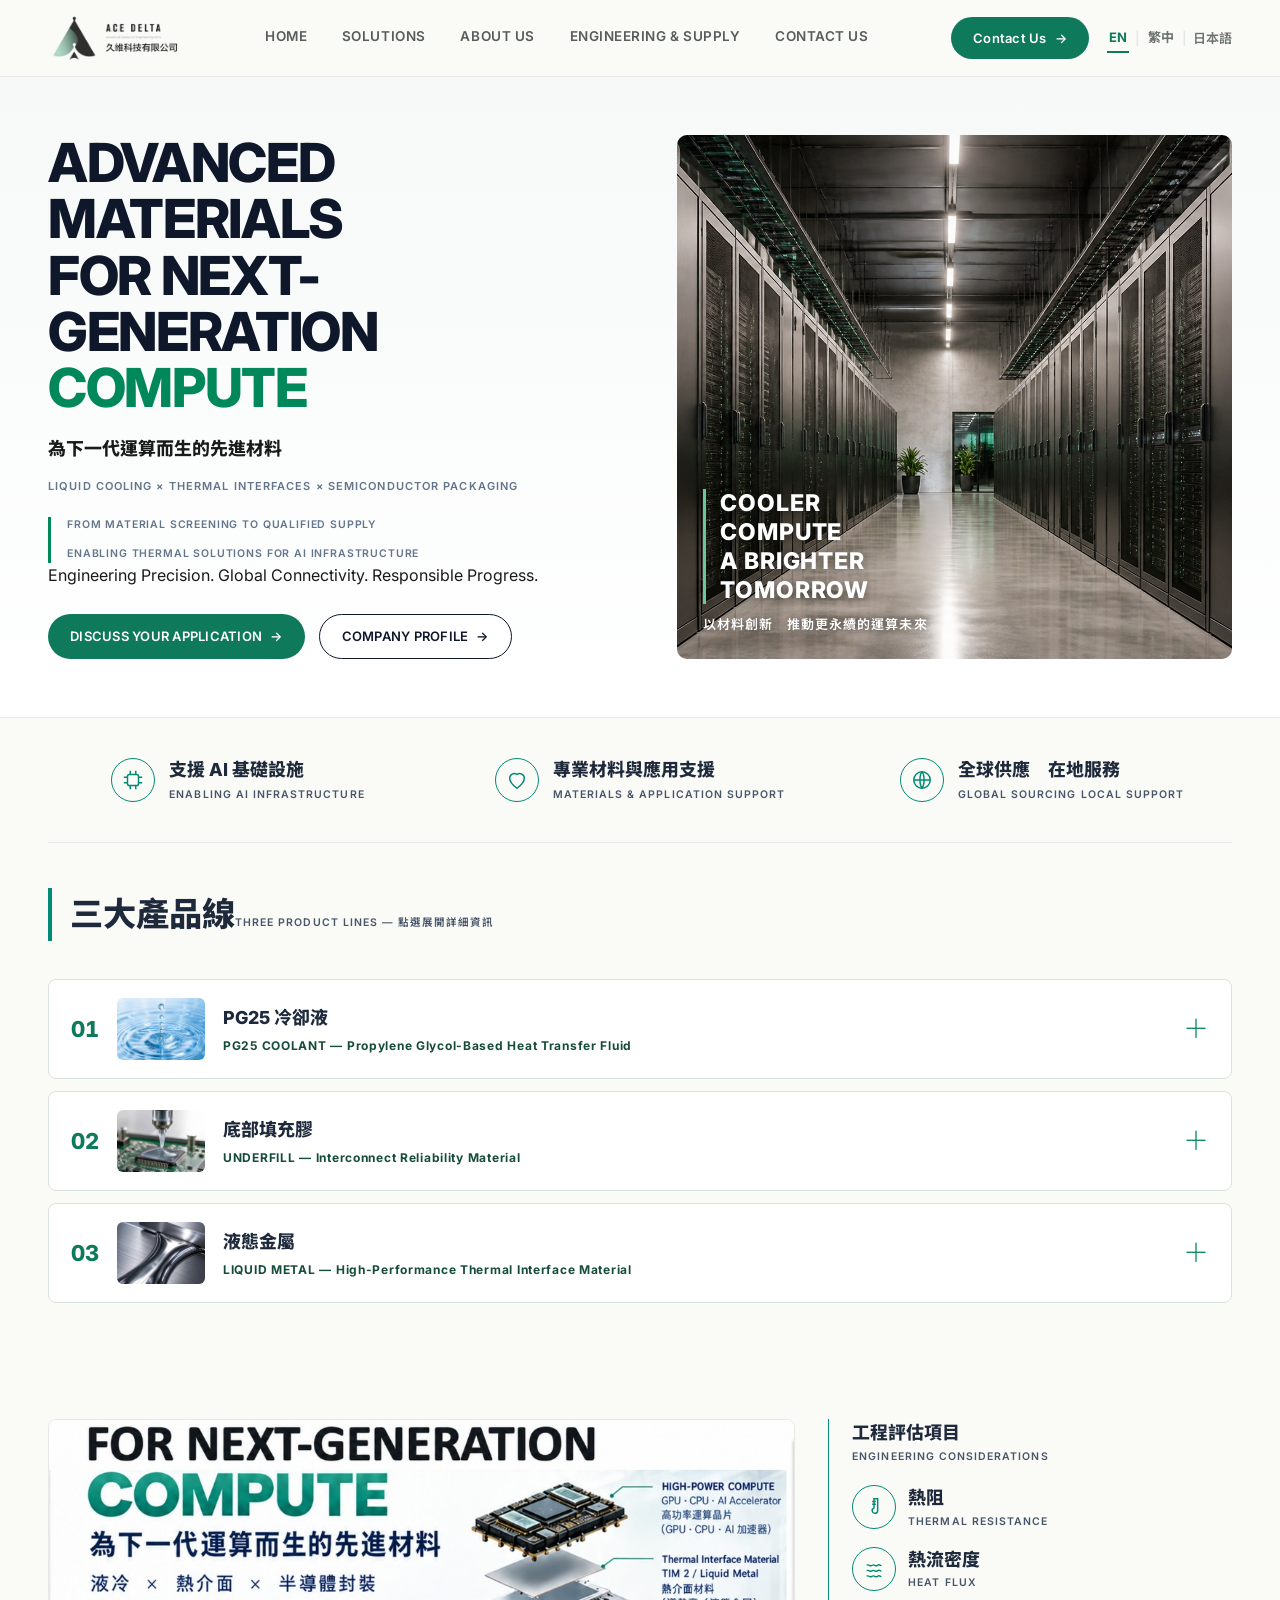
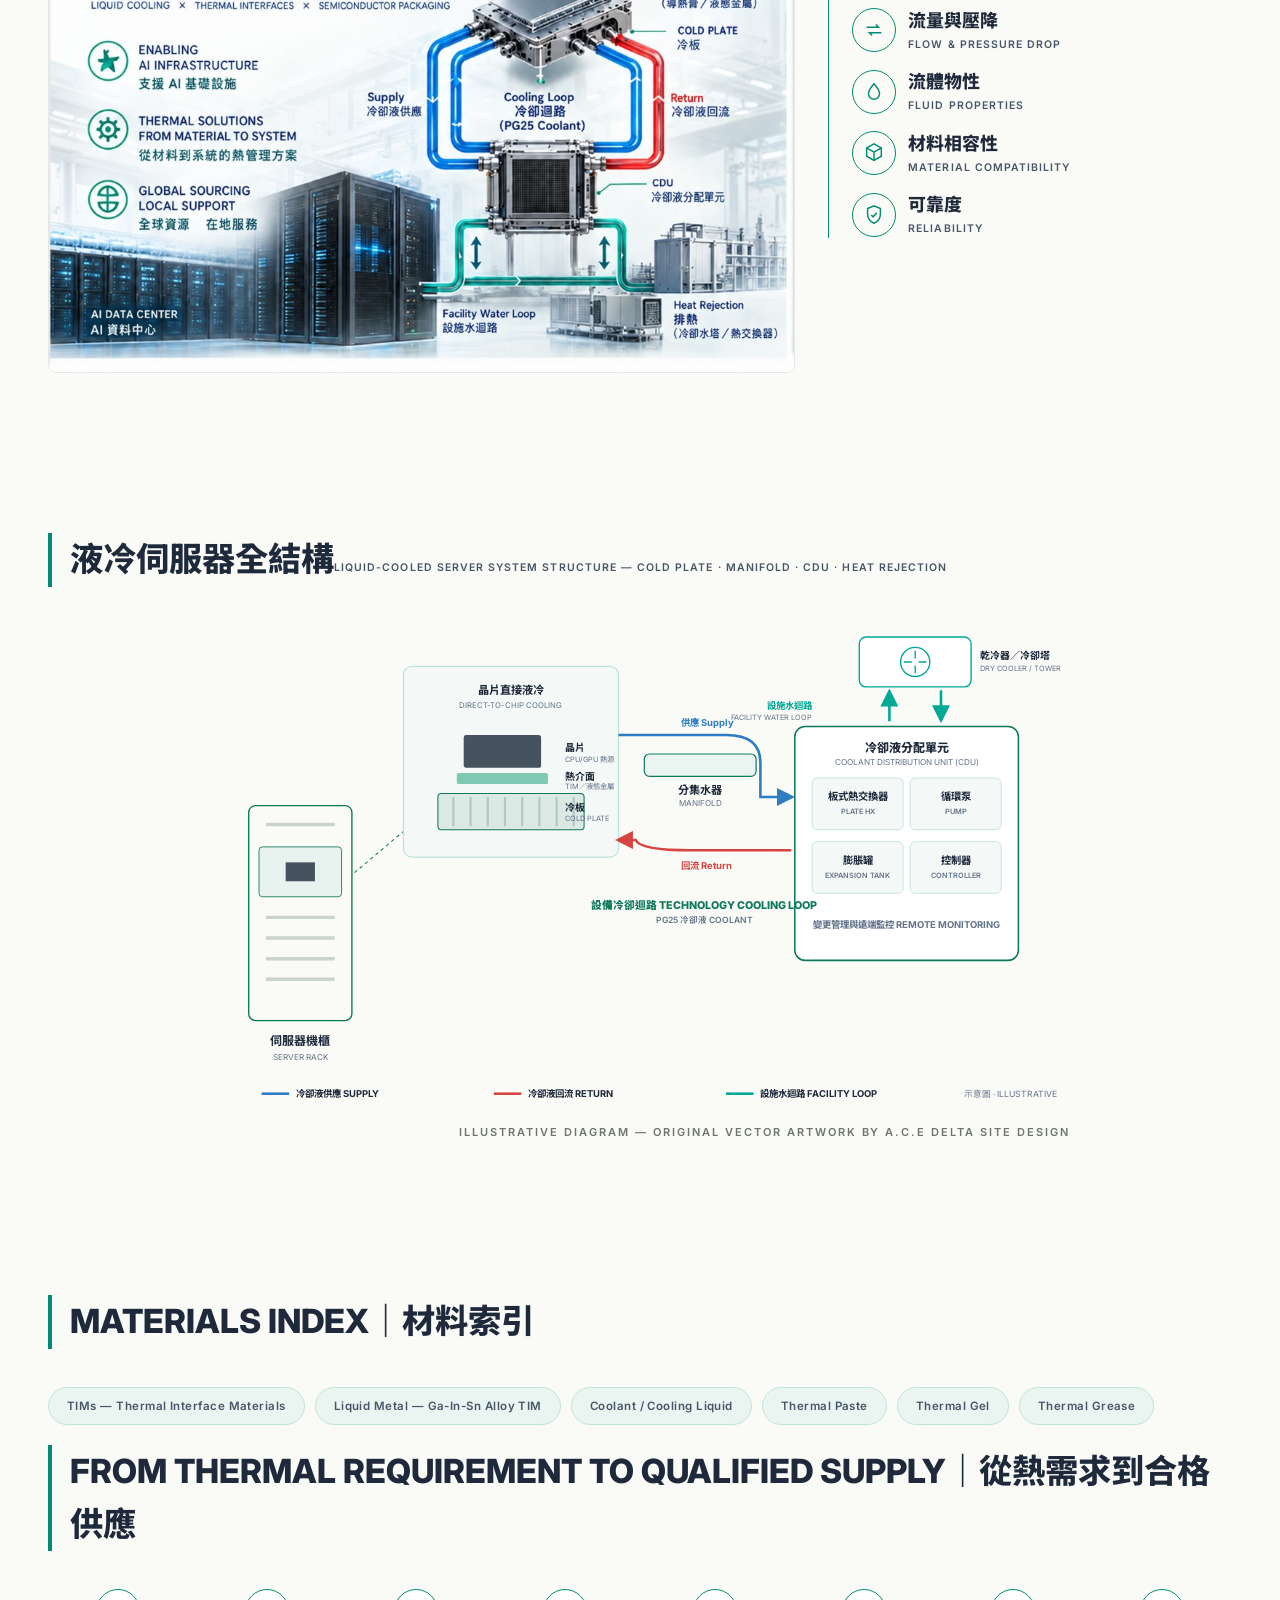
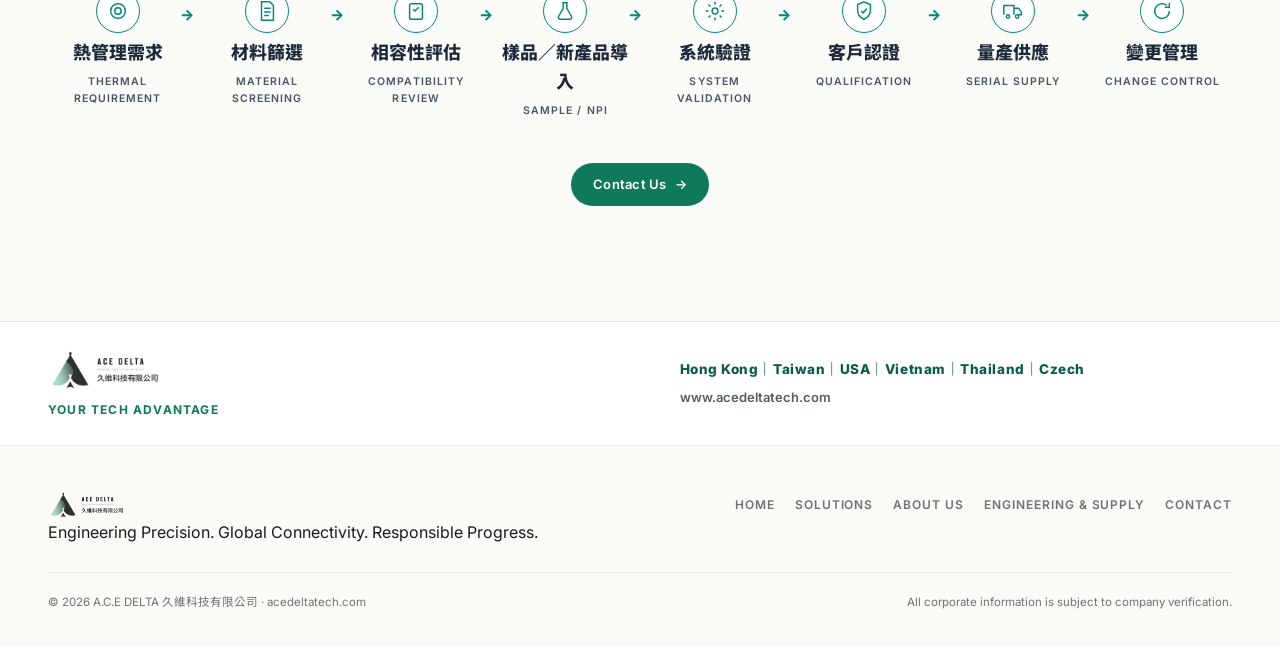
==== commit 9bff68a4: "Add files via upload" ====
--- a/index.html
+++ b/index.html
@@ -84,6 +84,7 @@
         <p><span class="zh">從材料篩選到合格供應</span><span class="en-sub">From material screening to qualified supply</span></p>
         <p><span class="zh">支援 AI 運算基礎設施的熱管理與材料解決方案</span><span class="en-sub">Enabling thermal solutions for AI infrastructure</span></p>
       </div>
+      <p class="brand-statement"><span class="en">Engineering Precision. Global Connectivity. Responsible Progress.</span><span class="zh">可靠技術・全球信任・共創未來</span></p>
       <div class="h-ctas">
         <a class="pill" href="contact.html"><span class="zh">討論您的應用需求</span><span class="en">DISCUSS YOUR APPLICATION</span> →</a>
         <button class="pill ghost" id="profileBtn" type="button"><span class="zh">下載公司簡介</span><span class="en">COMPANY PROFILE</span> →</button>
@@ -319,7 +320,7 @@
 <footer class="site-foot">
   <div class="wrap">
     <div class="foot-in">
-      <a class="logo" href="#top" aria-label="A.C.E DELTA"><img src="assets/img/logo.png" alt="A.C.E DELTA — 久維科技有限公司"></a>
+      <a class="logo" href="#top" ><img src="assets/img/logo.png" alt="A.C.E DELTA — 久維科技有限公司"></a>
       <nav class="foot-nav" aria-label="Footer navigation">
         <a href="index.html"><span class="en">Home</span><span class="zh">首頁</span></a>
         <a href="solutions.html"><span class="en">Solutions</span><span class="zh">解決方案</span></a>
@@ -328,6 +329,7 @@
         <a href="#rfq"><span class="en">Contact</span><span class="zh">聯絡</span></a>
       </nav>
     </div>
+    <p class="brand-line"><span class="en">Engineering Precision. Global Connectivity. Responsible Progress.</span><span class="zh">可靠技術・全球信任・共創未來</span></p>
     <div class="foot-legal">
       <span>© 2026 A.C.E DELTA 久維科技有限公司 · acedeltatech.com</span>
       <span><span class="en">All corporate information is subject to company verification.</span><span class="zh">所有公司資訊以公司確認為準。</span></span>
@@ -338,6 +340,5 @@
 <div id="toast" role="status" aria-live="polite"></div>
 
 <script src="assets/js/main.js" defer></script>
-<script type="module" src="https://static.cloudflareinsights.com/beacon.min.js/v4bc70e2c01a94c73b74392e4234840661791215815920" integrity="sha512-L0ha0OXavK/8okipN9F8BtP84dg9DUhPERbBXzwI6dgTA55d2+yweo3pn5CSFYs45/r8md2+xvUPtTdvTNRfjA==" data-cf-beacon='{"version":"2024.11.0","token":"4edd5f8ec12a48cfa682ab8261b80a79","spa":2}' crossorigin="anonymous"></script>
 </body>
 </html>
